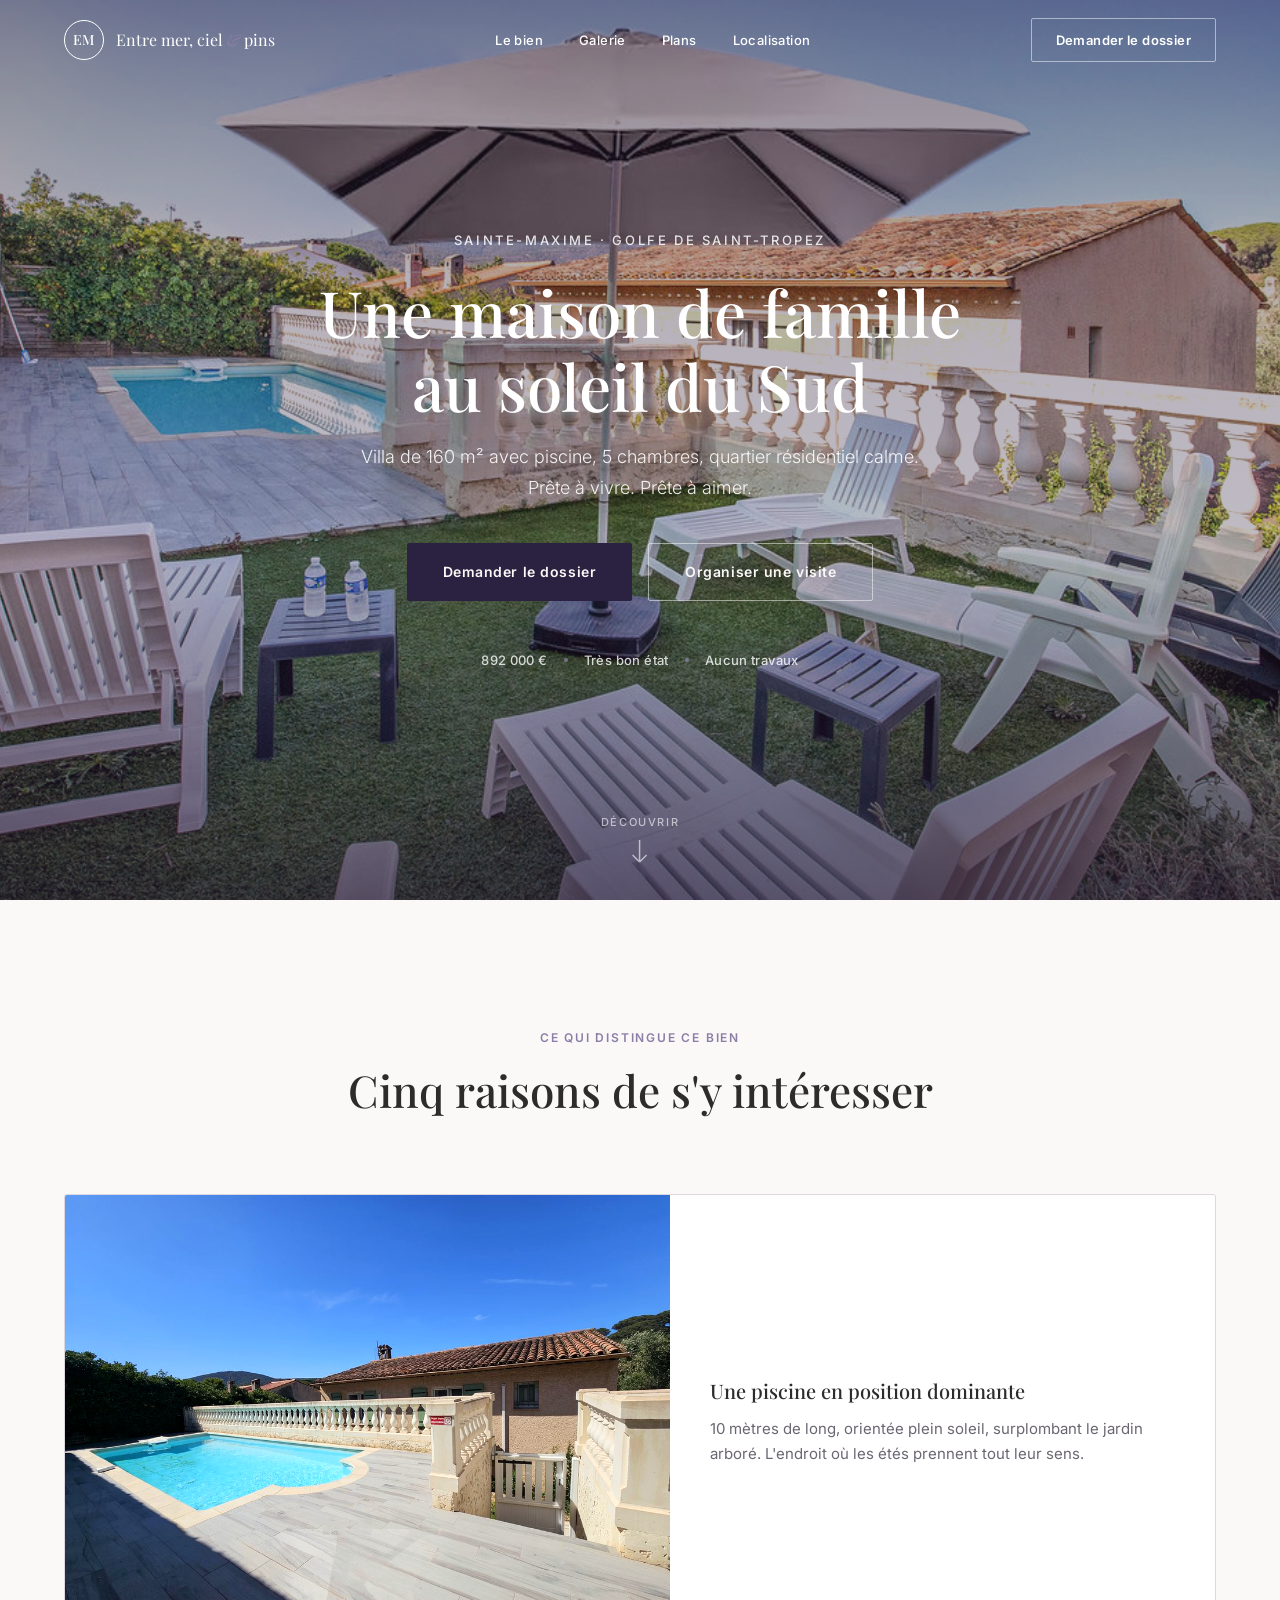
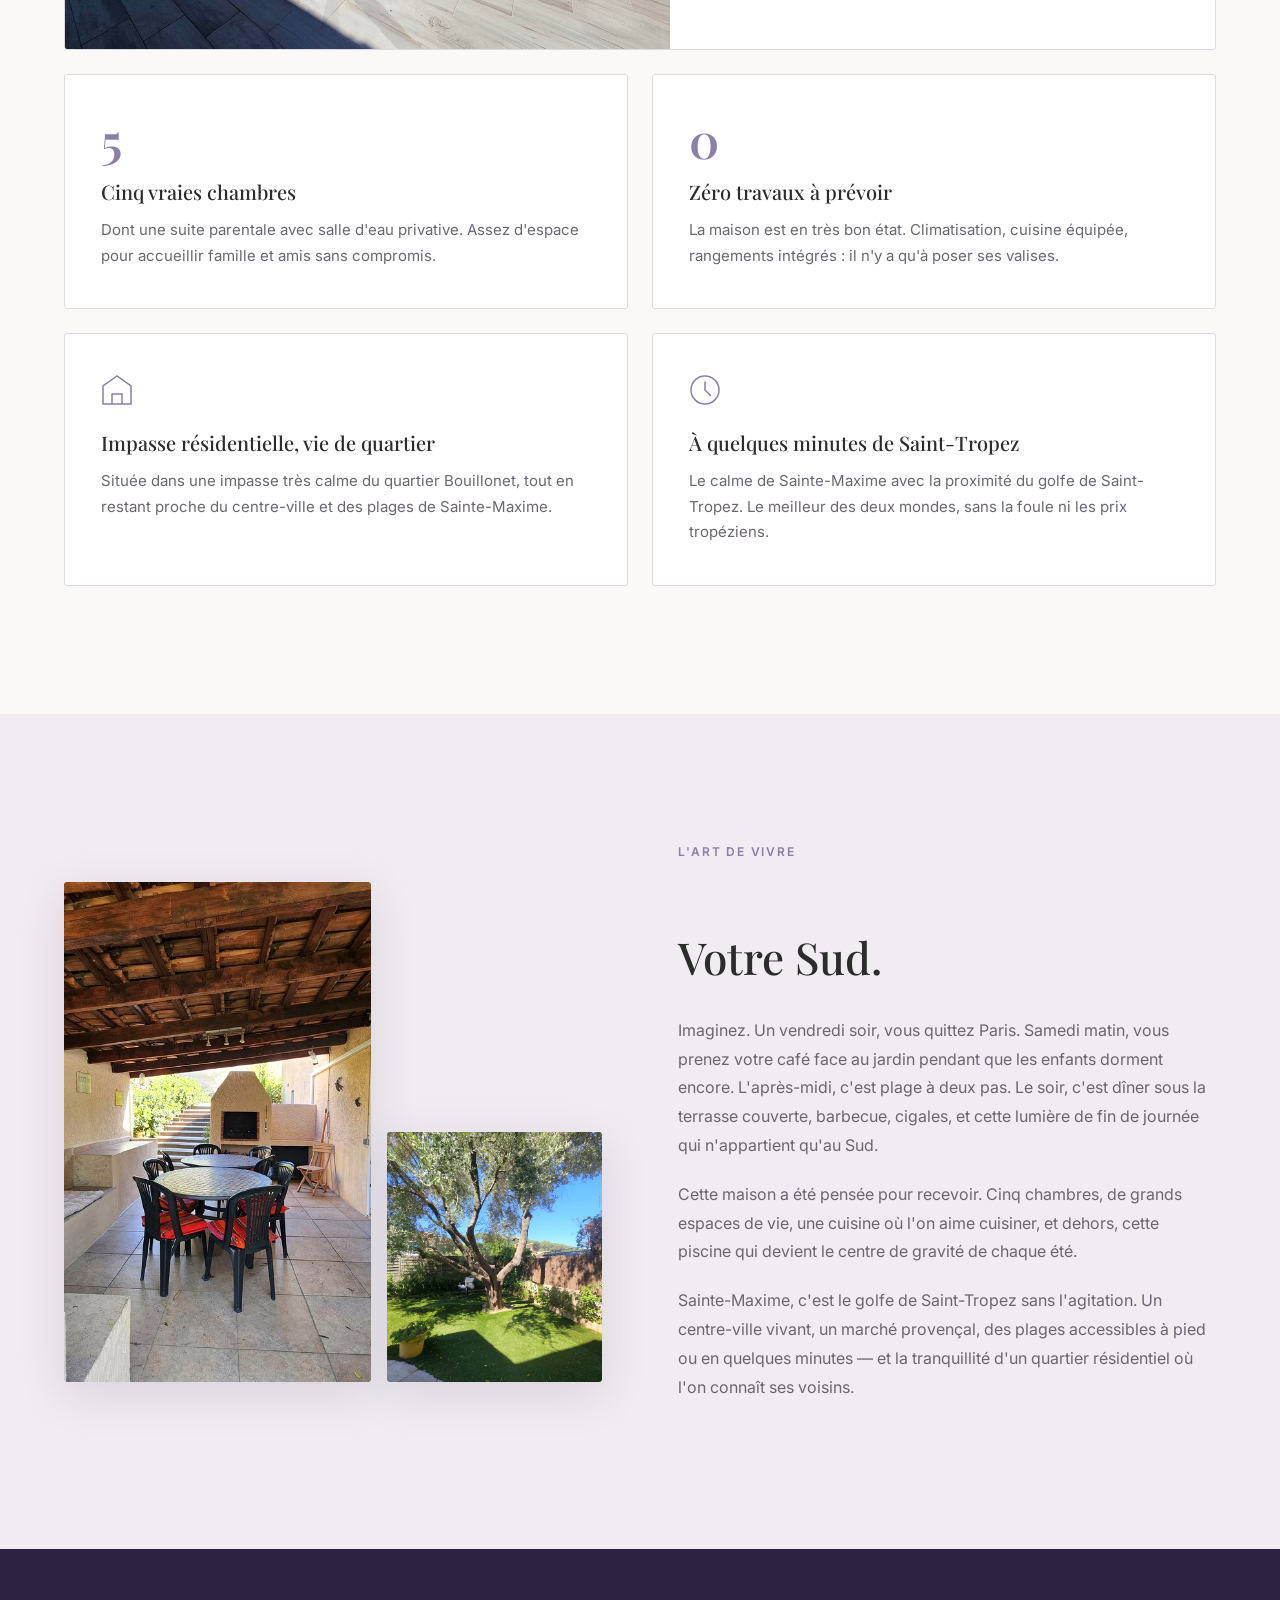
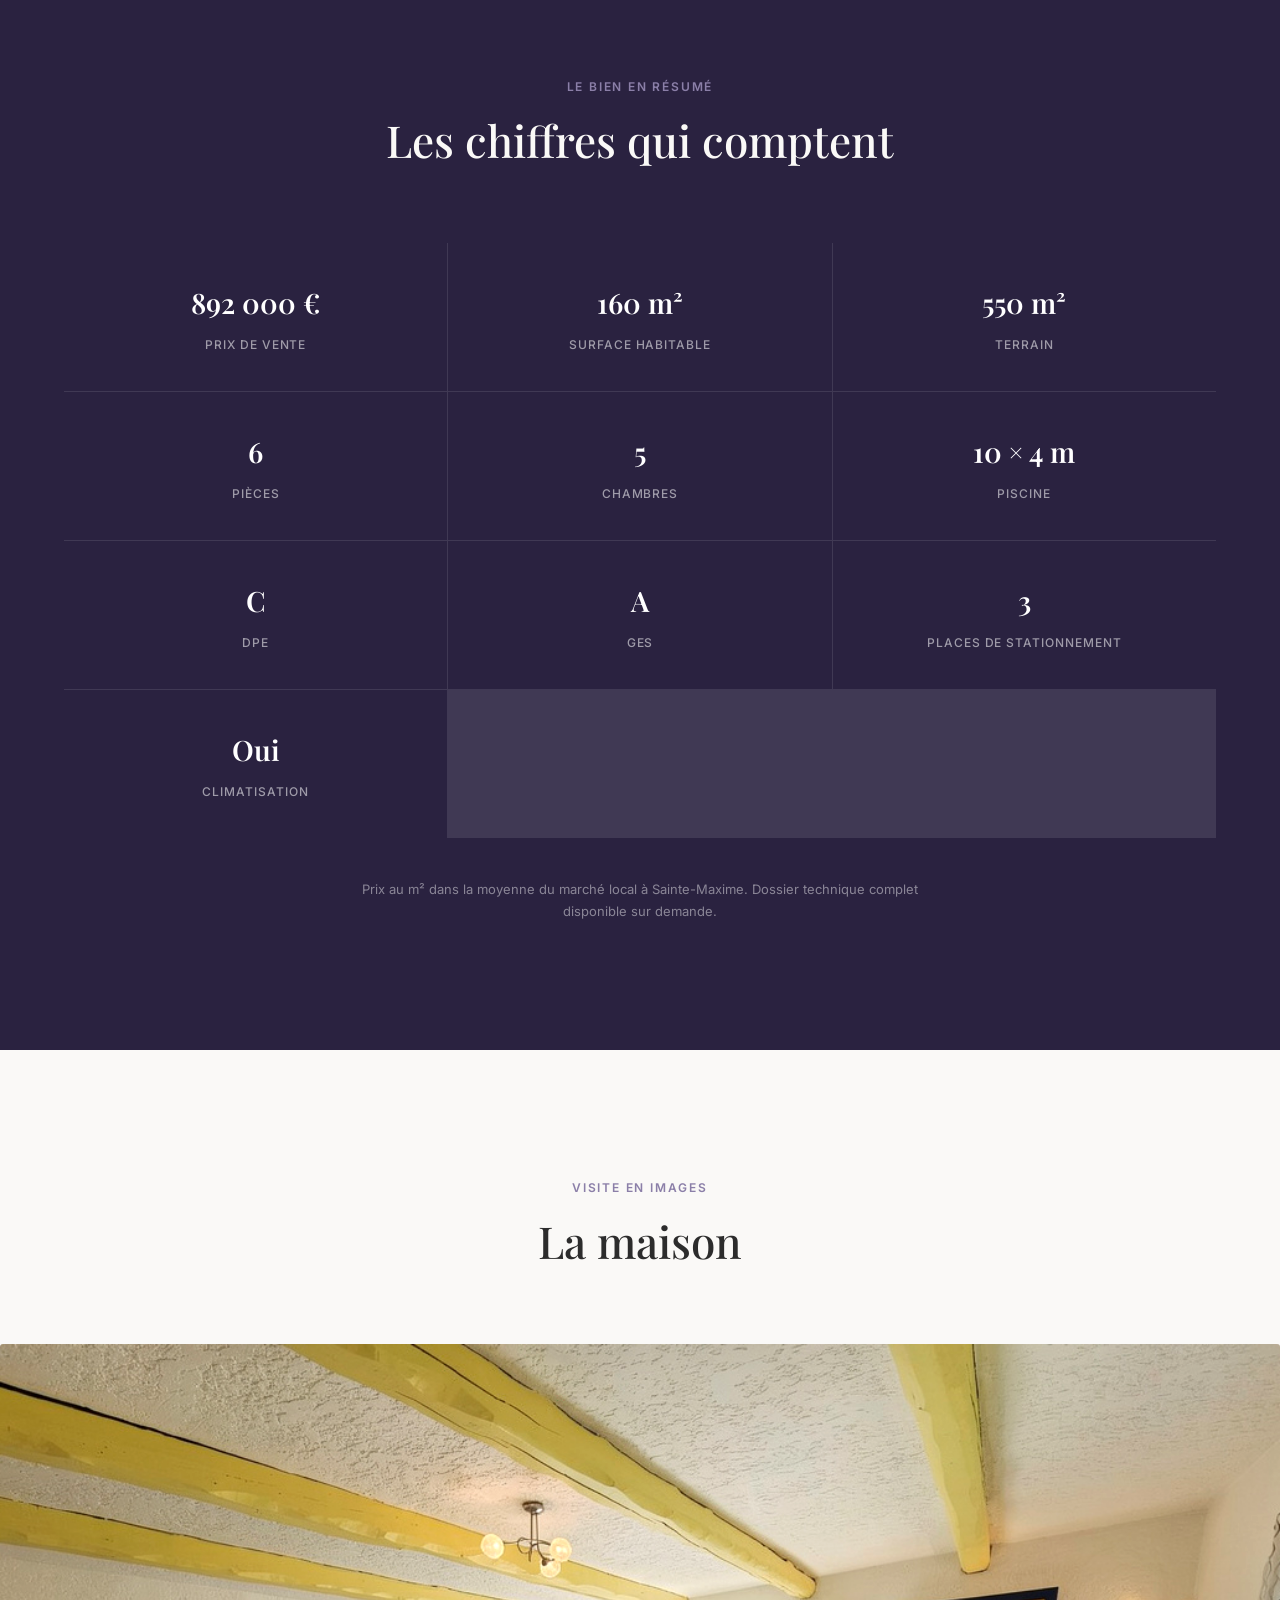
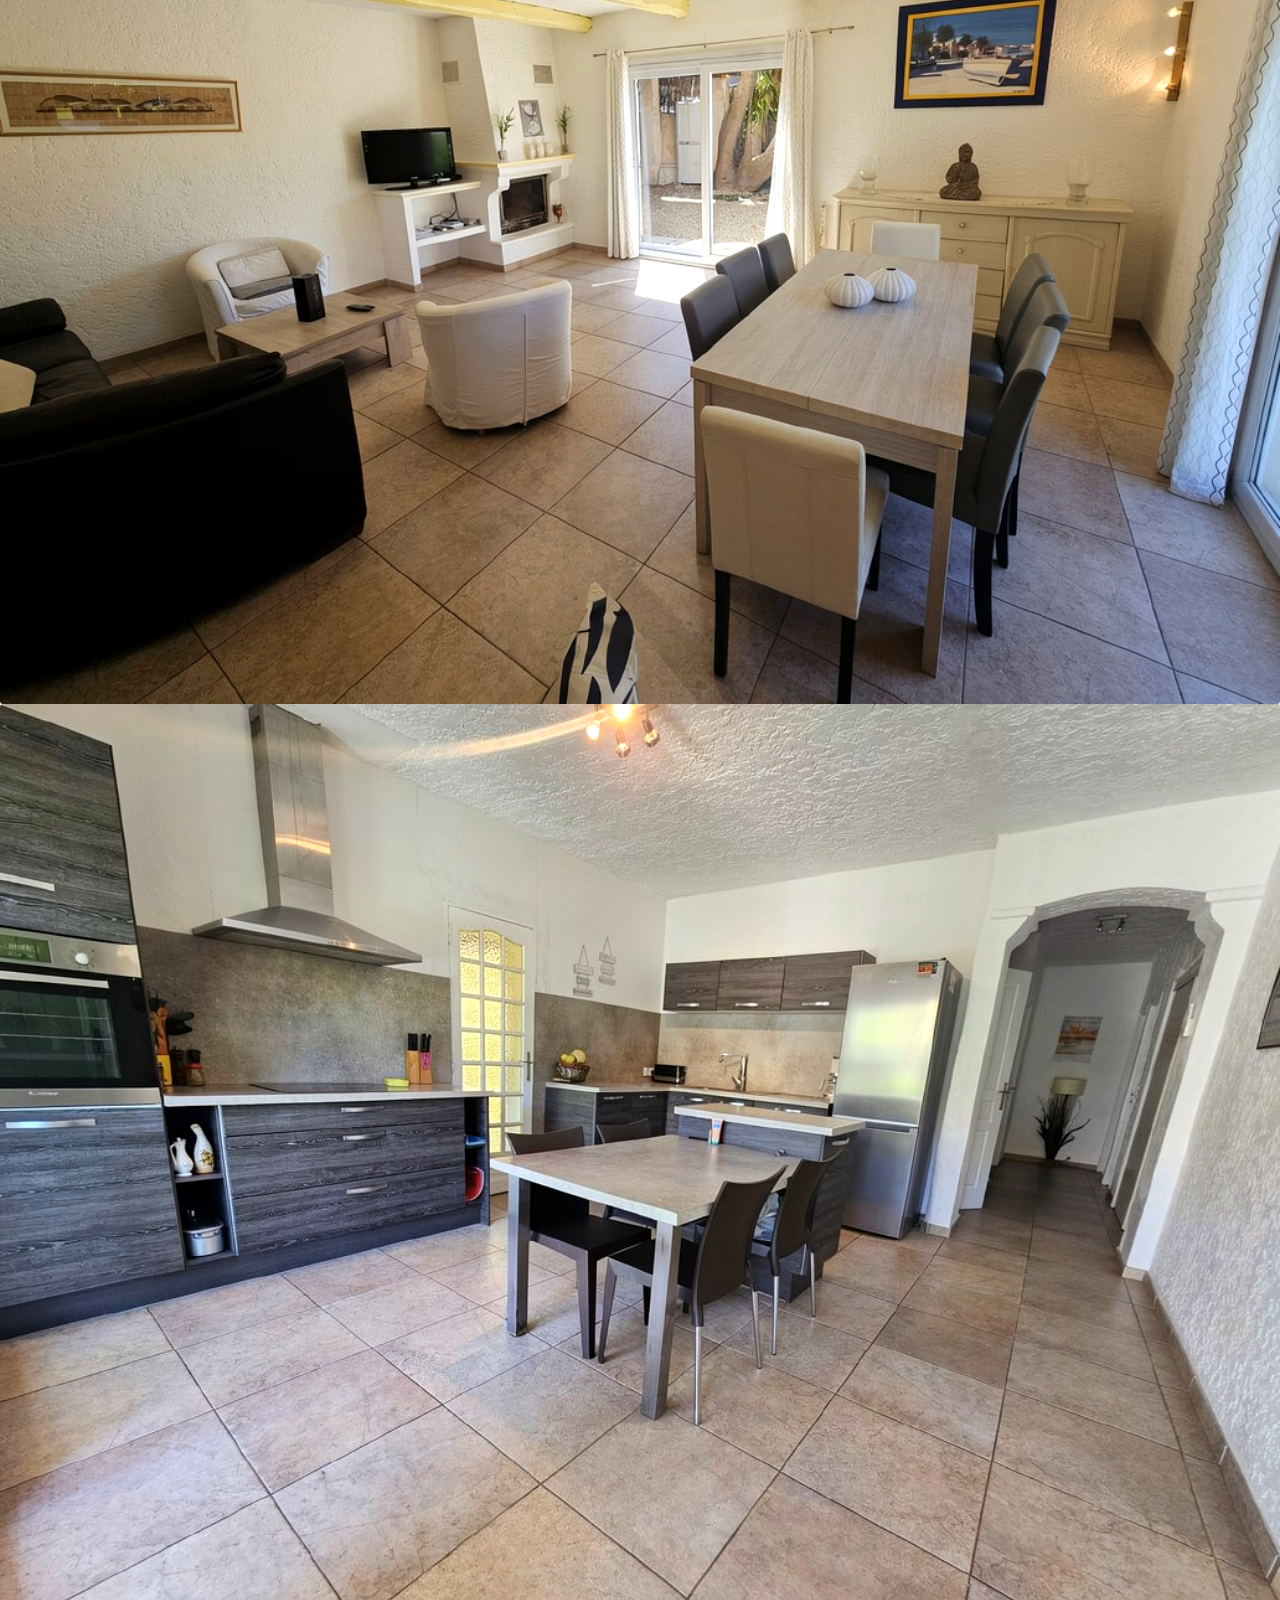
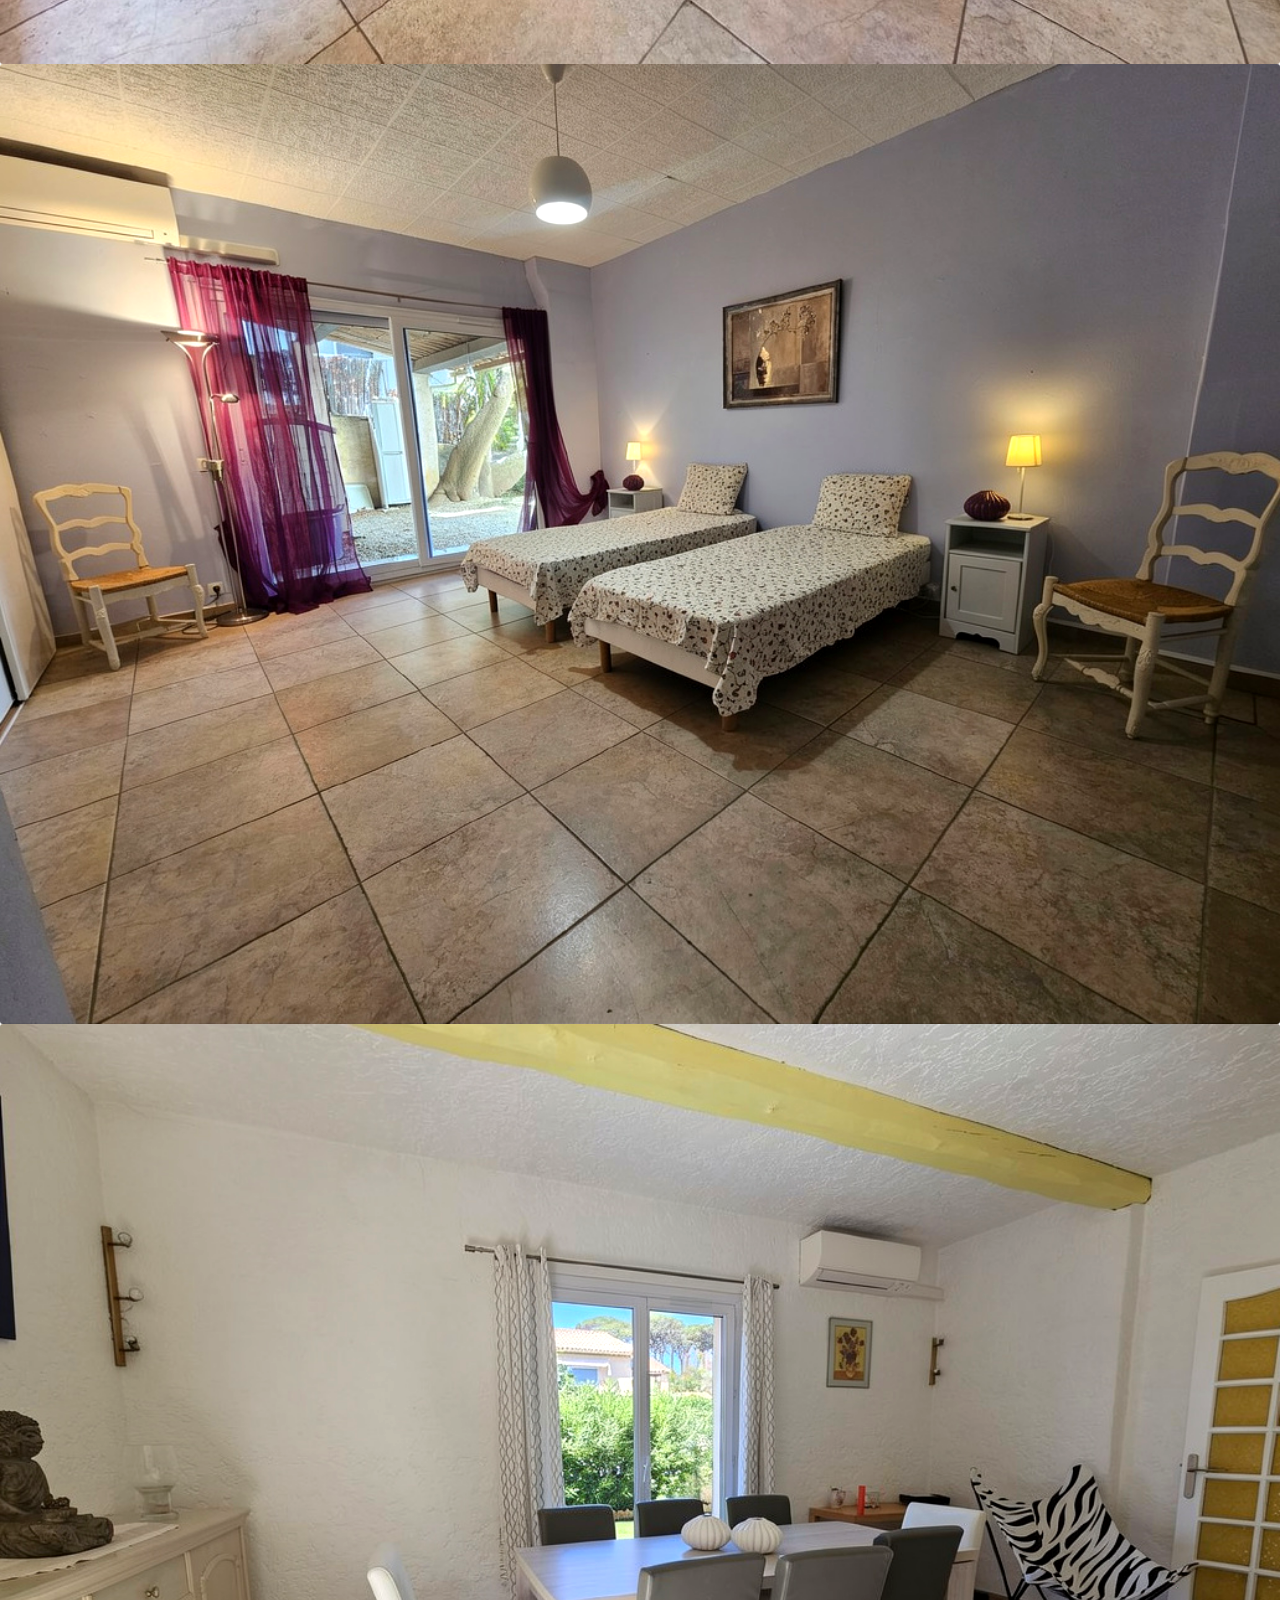
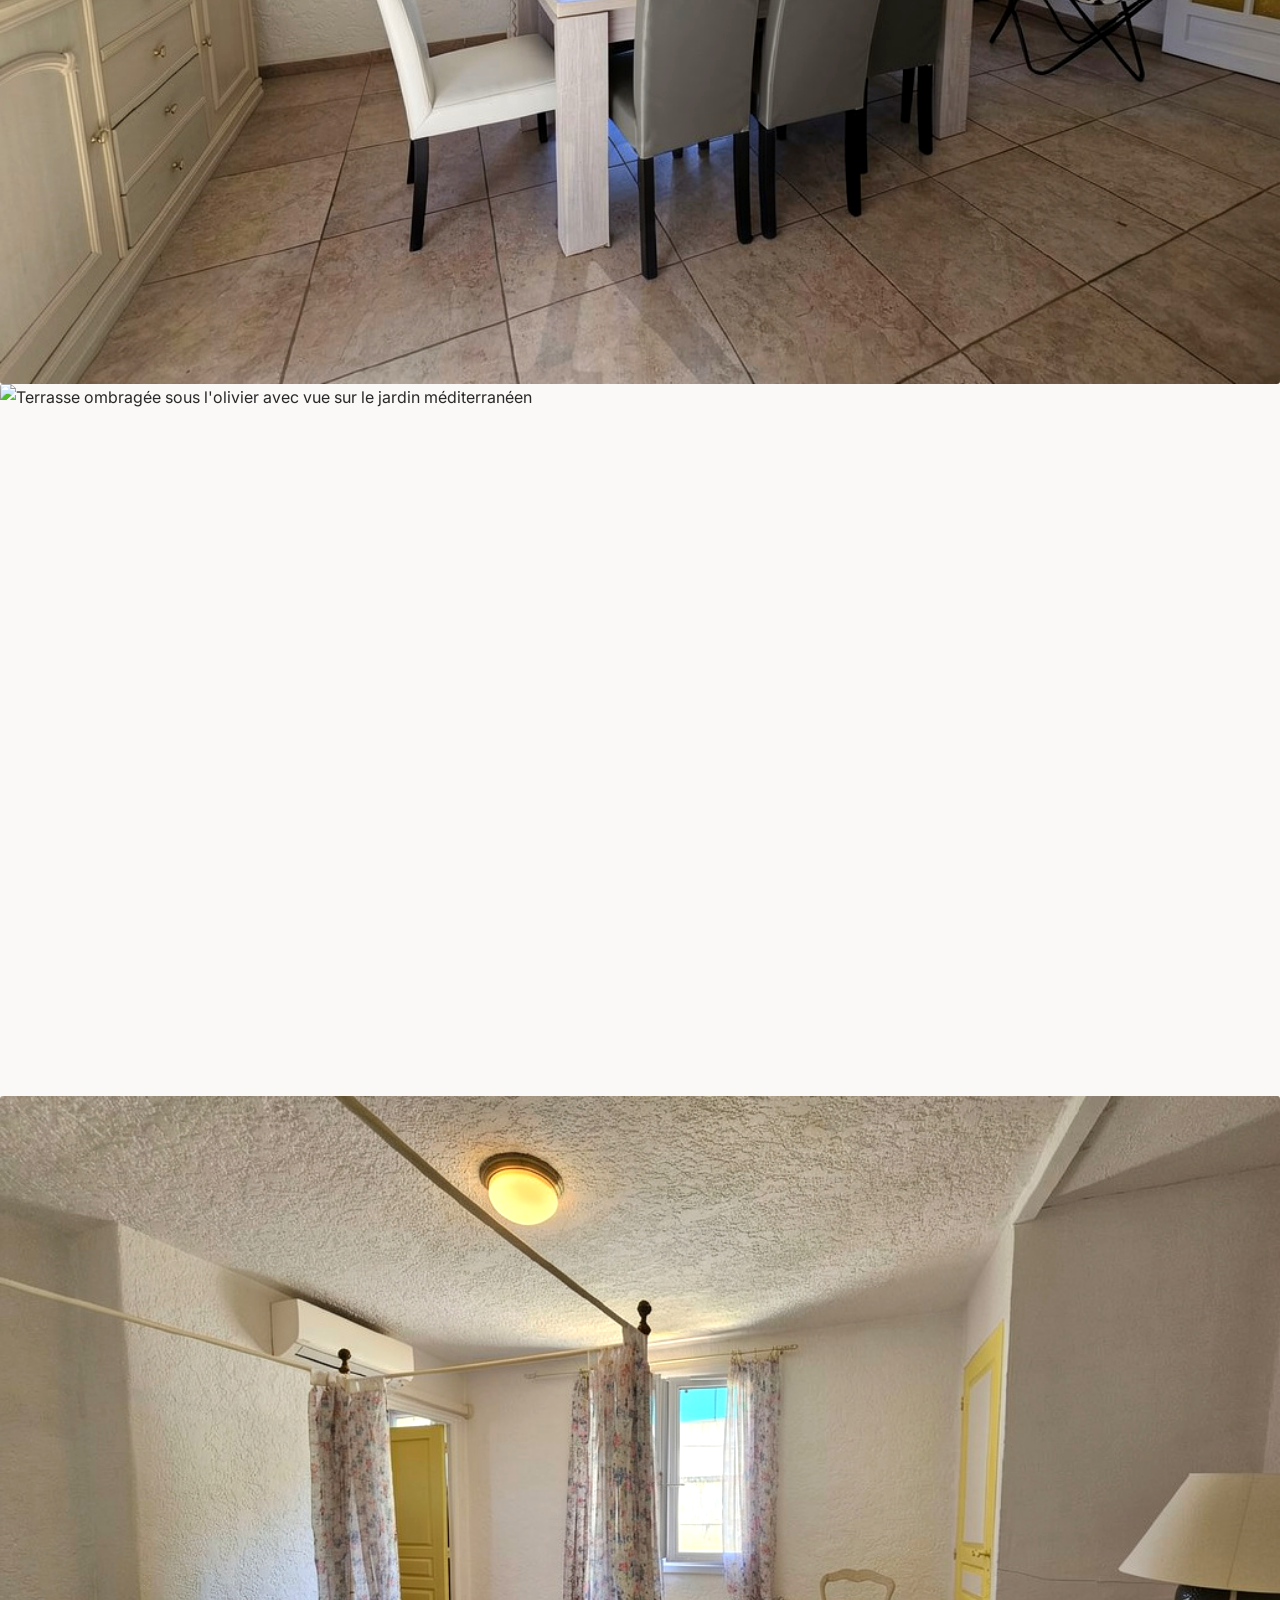
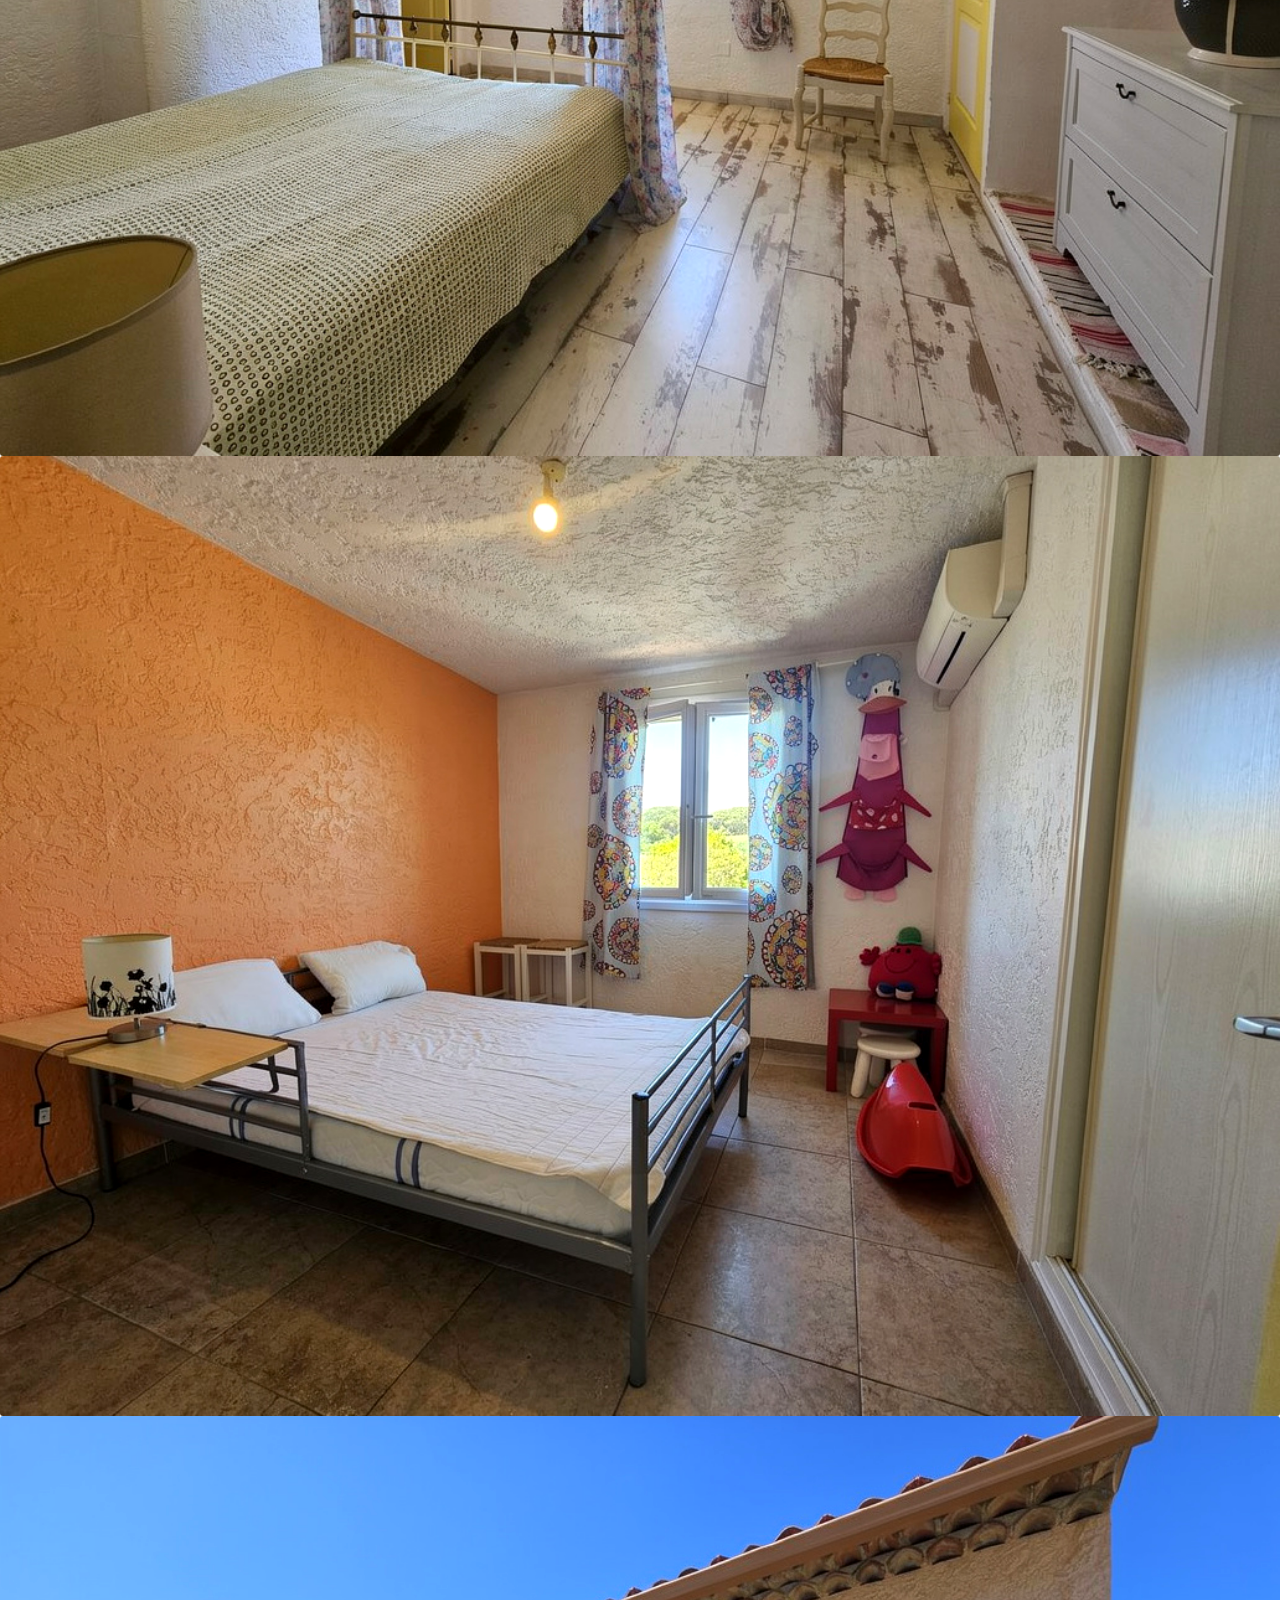
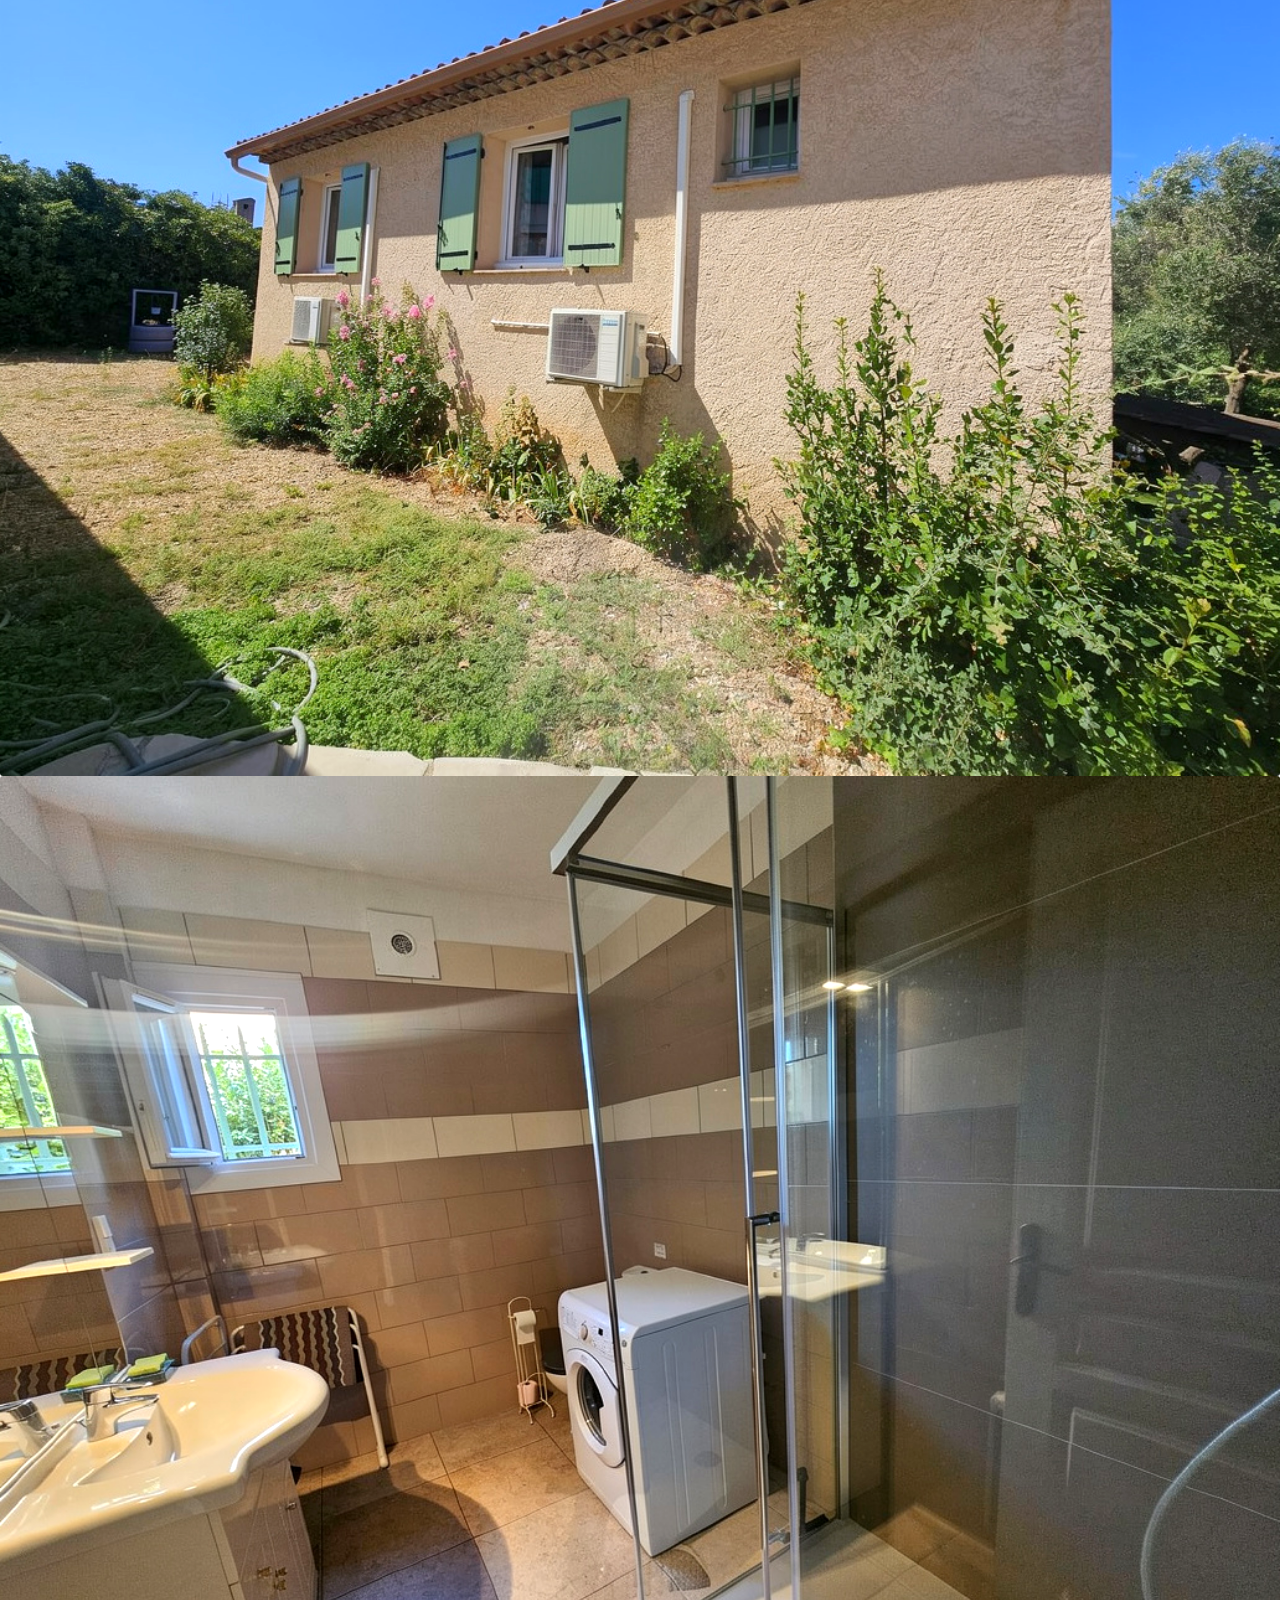
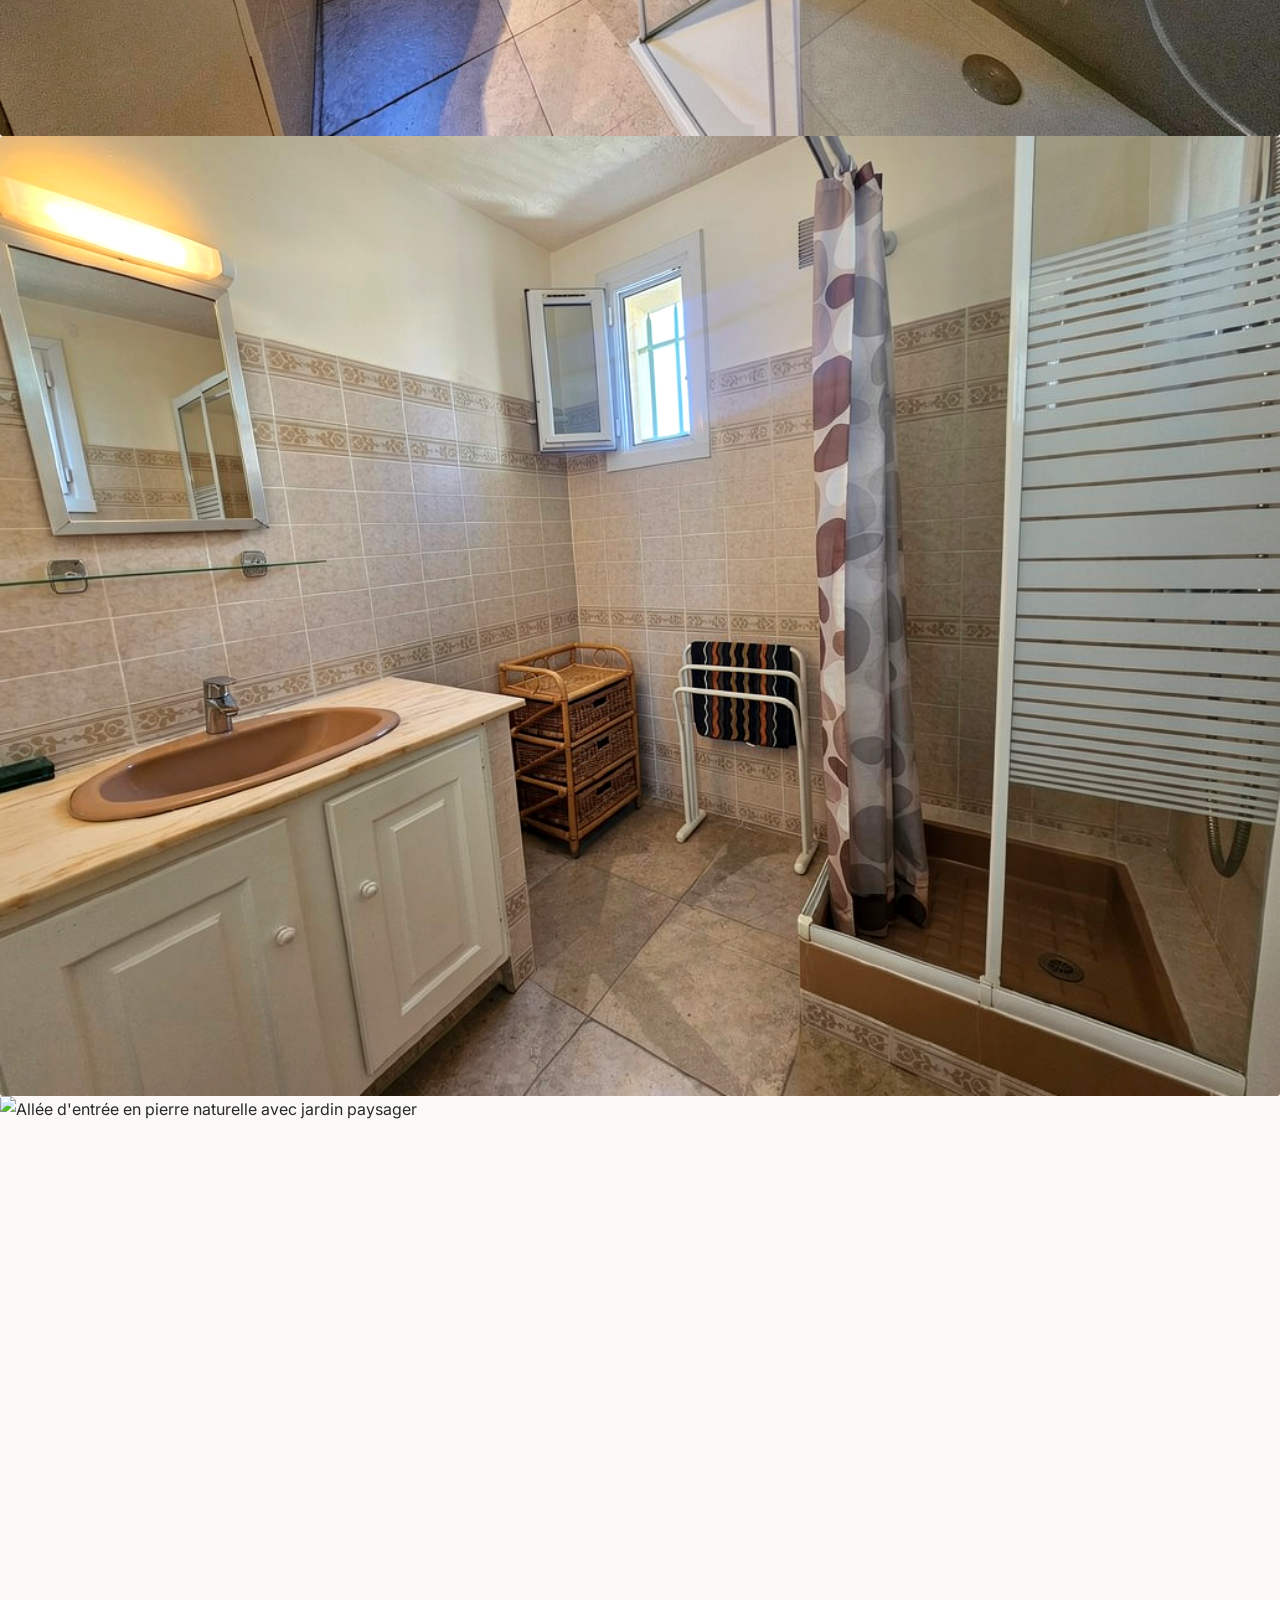
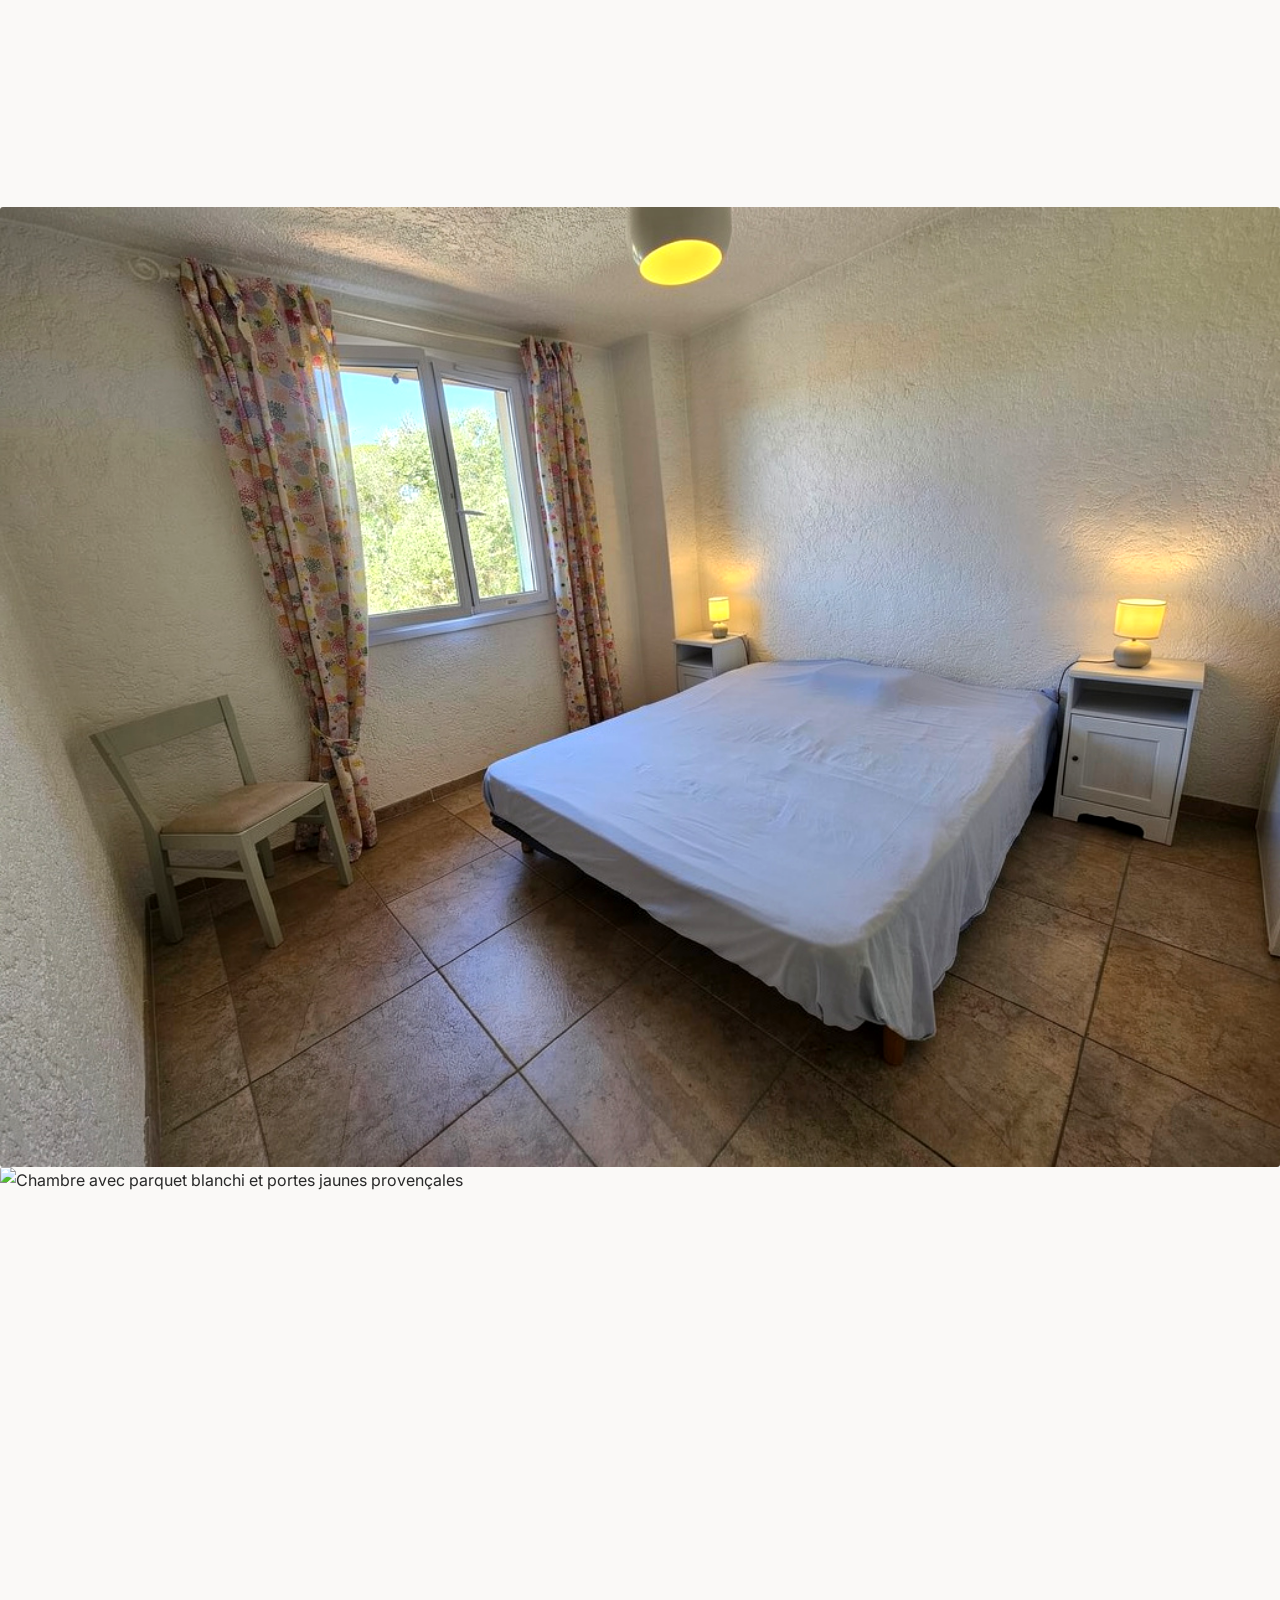
==== index.html @ 1d885f6d "Update index.html" ====
<!DOCTYPE html>
<html lang="fr">
<head>
    <meta charset="UTF-8">
    <meta name="viewport" content="width=device-width, initial-scale=1.0">
    <title>Villa familiale à Sainte-Maxime — Entre mer, ciel et pins</title>
    <meta name="description" content="Villa familiale de 160 m² avec piscine à Sainte-Maxime. 5 chambres, terrain de 550 m², quartier calme proche centre-ville et plages. À découvrir sur dossier.">

    <!-- Open Graph -->
    <meta property="og:title" content="Villa familiale à Sainte-Maxime — Entre mer, ciel et pins">
    <meta property="og:description" content="Villa de 160 m² avec piscine, 5 chambres, quartier résidentiel calme à Sainte-Maxime. Proximité centre-ville, plages et Saint-Tropez.">
    <meta property="og:image" content="assets/photos/hero.jpg">
    <meta property="og:type" content="website">
    <meta property="og:locale" content="fr_FR">

    <!-- Fonts -->
    <link rel="preconnect" href="https://fonts.googleapis.com">
    <link rel="preconnect" href="https://fonts.gstatic.com" crossorigin>
    <link href="https://fonts.googleapis.com/css2?family=Playfair+Display:ital,wght@0,400;0,500;0,600;0,700;1,400;1,500&family=Inter:wght@300;400;500;600&display=swap" rel="stylesheet">

    <link rel="stylesheet" href="styles.css">
</head>
<body>

    <!-- ============================================
         HEADER
    ============================================= -->
    <header class="site-header" id="header">
        <div class="header-inner">
            <a href="#" class="header-logo" aria-label="Retour en haut de page">
                <span class="logo-monogram">EM</span>
                <span class="logo-text">Entre mer, ciel <em>&</em> pins</span>
            </a>
            <nav class="header-nav" aria-label="Navigation principale">
                <a href="#bien">Le bien</a>
                <a href="#galerie">Galerie</a>
                <a href="#plans">Plans</a>
                <a href="#localisation">Localisation</a>
            </nav>
            <a href="#contact" class="header-cta">Demander le dossier</a>
            <button class="menu-toggle" aria-label="Ouvrir le menu" aria-expanded="false">
                <span></span>
                <span></span>
            </button>
        </div>
    </header>

    <!-- Mobile menu overlay -->
    <div class="mobile-menu" id="mobileMenu" aria-hidden="true">
        <nav class="mobile-menu-nav">
            <a href="#bien">Le bien</a>
            <a href="#galerie">Galerie</a>
            <a href="#plans">Plans</a>
            <a href="#localisation">Localisation</a>
            <a href="#contact" class="mobile-menu-cta">Demander le dossier</a>
        </nav>
    </div>


    <!-- ============================================
         HERO
    ============================================= -->
    <section class="hero" id="hero">
        <div class="hero-image">
            <img src="assets/photos/hero.jpg" alt="Espace détente avec transats face à la piscine et vue sur la villa provençale" width="1920" height="1080">
        </div>
        <div class="hero-overlay"></div>
        <div class="hero-content">
            <p class="hero-location">Sainte-Maxime &middot; Golfe de Saint-Tropez</p>
            <h1 class="hero-title">Une maison de famille<br>au soleil du Sud</h1>
            <p class="hero-subtitle">Villa de 160&nbsp;m² avec piscine, 5&nbsp;chambres, quartier résidentiel calme.<br> Prête à vivre. Prête à aimer.</p>
            <div class="hero-actions">
                <a href="#contact" class="btn btn-primary">Demander le dossier</a>
                <a href="#contact" class="btn btn-secondary">Organiser une visite</a>
            </div>
            <div class="hero-reassurance">
                <span>892&nbsp;000&nbsp;€</span>
                <span class="hero-dot"></span>
                <span>Très bon état</span>
                <span class="hero-dot"></span>
                <span>Aucun travaux</span>
            </div>
        </div>
        <div class="hero-scroll" aria-hidden="true">
            <span>Découvrir</span>
            <svg width="16" height="24" viewBox="0 0 16 24" fill="none"><path d="M8 0v22m0 0l-7-7m7 7l7-7" stroke="currentColor" stroke-width="1.5"/></svg>
        </div>
    </section>


    <!-- ============================================
         SECTION — POURQUOI CETTE MAISON
    ============================================= -->
    <section class="section section-distinction" id="bien">
        <div class="container">
            <div class="section-header">
                <p class="section-overline">Ce qui distingue ce bien</p>
                <h2 class="section-title">Cinq raisons de s'y intéresser</h2>
            </div>

            <div class="distinction-grid">
                <article class="distinction-item distinction-item--large">
                    <div class="distinction-img">
                        <img src="assets/photos/pool.jpg" alt="Piscine en position dominante avec balustrade et vue sur les collines" width="800" height="600" loading="lazy">
                    </div>
                    <div class="distinction-text">
                        <h3>Une piscine en position dominante</h3>
                        <p>10&nbsp;mètres de long, orientée plein soleil, surplombant le jardin arboré. L'endroit où les étés prennent tout leur sens.</p>
                    </div>
                </article>

                <article class="distinction-item">
                    <div class="distinction-number" aria-hidden="true">5</div>
                    <h3>Cinq vraies chambres</h3>
                    <p>Dont une suite parentale avec salle d'eau privative. Assez d'espace pour accueillir famille et amis sans compromis.</p>
                </article>

                <article class="distinction-item">
                    <div class="distinction-number" aria-hidden="true">0</div>
                    <h3>Zéro travaux à prévoir</h3>
                    <p>La maison est en très bon état. Climatisation, cuisine équipée, rangements intégrés : il n'y a qu'à poser ses valises.</p>
                </article>

                <article class="distinction-item">
                    <svg class="distinction-icon" width="32" height="32" viewBox="0 0 32 32" fill="none"><path d="M16 2L2 12v18h28V12L16 2z" stroke="currentColor" stroke-width="1.5"/><path d="M11 30V20h10v10" stroke="currentColor" stroke-width="1.5"/></svg>
                    <h3>Impasse résidentielle, vie de quartier</h3>
                    <p>Située dans une impasse très calme du quartier Bouillonet, tout en restant proche du centre-ville et des plages de Sainte-Maxime.</p>
                </article>

                <article class="distinction-item">
                    <svg class="distinction-icon" width="32" height="32" viewBox="0 0 32 32" fill="none"><circle cx="16" cy="16" r="14" stroke="currentColor" stroke-width="1.5"/><path d="M16 8v8l5.5 5.5" stroke="currentColor" stroke-width="1.5" stroke-linecap="round"/></svg>
                    <h3>À quelques minutes de Saint-Tropez</h3>
                    <p>Le calme de Sainte-Maxime avec la proximité du golfe de Saint-Tropez. Le meilleur des deux mondes, sans la foule ni les prix tropéziens.</p>
                </article>
            </div>
        </div>
    </section>


    <!-- ============================================
         SECTION — ART DE VIVRE
    ============================================= -->
    <section class="section section-lifestyle">
        <div class="container">
            <div class="lifestyle-grid">
                <div class="lifestyle-images">
                    <div class="lifestyle-img lifestyle-img--main">
                        <img src="assets/photos/terrace.jpg" alt="Terrasse couverte avec barbecue en pierre et coin repas ombragé" width="700" height="900" loading="lazy">
                    </div>
                    <div class="lifestyle-img lifestyle-img--secondary">
                        <img src="assets/photos/garden.jpg" alt="Jardin méditerranéen avec olivier centenaire et pelouse" width="500" height="400" loading="lazy">
                    </div>
                </div>
                <div class="lifestyle-content">
                    <p class="section-overline">L'art de vivre</p>
                    <h2 class="section-title"><br>Votre Sud.</h2>
                    <div class="lifestyle-text">
                        <p>Imaginez. Un vendredi soir, vous quittez Paris. Samedi matin, vous prenez votre café face au jardin pendant que les enfants dorment encore. L'après-midi, c'est plage à deux pas. Le soir, c'est dîner sous la terrasse couverte, barbecue, cigales, et cette lumière de fin de journée qui n'appartient qu'au Sud.</p>
                        <p>Cette maison a été pensée pour recevoir. Cinq chambres, de grands espaces de vie, une cuisine où l'on aime cuisiner, et dehors, cette piscine qui devient le centre de gravité de chaque été.</p>
                        <p>Sainte-Maxime, c'est le golfe de Saint-Tropez sans l'agitation. Un centre-ville vivant, un marché provençal, des plages accessibles à pied ou en quelques minutes — et la tranquillité d'un quartier résidentiel où l'on connaît ses voisins.</p>
                        <p></p>
                    </div>
                </div>
            </div>
        </div>
    </section>


    <!-- ============================================
         SECTION — CHIFFRES CLÉS
    ============================================= -->
    <section class="section section-keyfacts" id="keyfacts">
        <div class="container">
            <div class="section-header">
                <p class="section-overline">Le bien en résumé</p>
                <h2 class="section-title">Les chiffres qui comptent</h2>
            </div>

            <div class="keyfacts-grid">
                <div class="keyfact">
                    <span class="keyfact-value">892 000 €</span>
                    <span class="keyfact-label">Prix de vente</span>
                </div>
                <div class="keyfact">
                    <span class="keyfact-value">160 m²</span>
                    <span class="keyfact-label">Surface habitable</span>
                </div>
                <div class="keyfact">
                    <span class="keyfact-value">550 m²</span>
                    <span class="keyfact-label">Terrain</span>
                </div>
                <div class="keyfact">
                    <span class="keyfact-value">6</span>
                    <span class="keyfact-label">Pièces</span>
                </div>
                <div class="keyfact">
                    <span class="keyfact-value">5</span>
                    <span class="keyfact-label">Chambres</span>
                </div>
                <div class="keyfact">
                    <span class="keyfact-value">10 × 4 m</span>
                    <span class="keyfact-label">Piscine</span>
                </div>
                <div class="keyfact">
                    <span class="keyfact-value">C</span>
                    <span class="keyfact-label">DPE</span>
                </div>
                <div class="keyfact">
                    <span class="keyfact-value">A</span>
                    <span class="keyfact-label">GES</span>
                </div>
                <div class="keyfact">
                    <span class="keyfact-value">3</span>
                    <span class="keyfact-label">Places de stationnement</span>
                </div>
                <div class="keyfact">
                    <span class="keyfact-value">Oui</span>
                    <span class="keyfact-label">Climatisation</span>
                </div>
            </div>

            <p class="keyfacts-note">Prix au m² dans la moyenne du marché local à Sainte-Maxime. Dossier technique complet disponible sur demande.</p>
        </div>
    </section>


    <!-- ============================================
         SECTION — GALERIE
    ============================================= -->
    <section class="section section-gallery" id="galerie">
        <div class="container">
            <div class="section-header">
                <p class="section-overline">Visite en images</p>
                <h2 class="section-title">La maison</h2>
            </div>
        </div>

        <div class="gallery-grid">
            <figure class="gallery-item gallery-item--hero">
                <img src="assets/photos/living-room.jpg" alt="Séjour avec poutres apparentes, cheminée et baies vitrées ouvrant sur la terrasse" width="1200" height="800" loading="lazy">
            </figure>
            <figure class="gallery-item">
                <img src="assets/photos/kitchen.jpg" alt="Cuisine moderne équipée avec plan de travail central" width="600" height="400" loading="lazy">
            </figure>
            <figure class="gallery-item">
                <img src="assets/photos/master-bedroom.jpg" alt="Chambre parentale aux murs lavande avec lits et mobilier provençal" width="600" height="400" loading="lazy">
            </figure>
            <figure class="gallery-item">
                <img src="assets/photos/gallery-01.jpg" alt="Salle à manger lumineuse avec poutres peintes et vue jardin" width="600" height="400" loading="lazy">
            </figure>
            <figure class="gallery-item gallery-item--wide">
                <img src="assets/photos/gallery-02.jpg" alt="Terrasse ombragée sous l'olivier avec vue sur le jardin méditerranéen" width="900" height="500" loading="lazy">
            </figure>
            <figure class="gallery-item">
                <img src="assets/photos/gallery-03.jpg" alt="Chambre avec parquet blanchi, rideaux fleuris et mobilier de charme" width="600" height="400" loading="lazy">
            </figure>
            <figure class="gallery-item">
                <img src="assets/photos/gallery-04.jpg" alt="Chambre d'enfant colorée avec climatisation" width="600" height="400" loading="lazy">
            </figure>
            <figure class="gallery-item gallery-item--tall">
                <img src="assets/photos/gallery-05.jpg" alt="Façade de la villa avec volets lavande et végétation méditerranéenne" width="600" height="900" loading="lazy">
            </figure>
            <figure class="gallery-item">
                <img src="assets/photos/gallery-06.jpg" alt="Salle de bain avec douche à l'italienne" width="600" height="400" loading="lazy">
            </figure>
            <figure class="gallery-item">
                <img src="assets/photos/gallery-07.jpg" alt="Salle d'eau avec meuble vasque et douche" width="600" height="400" loading="lazy">
            </figure>
            <figure class="gallery-item gallery-item--wide">
                <img src="assets/photos/gallery-08.jpg" alt="Allée d'entrée en pierre naturelle avec jardin paysager" width="900" height="500" loading="lazy">
            </figure>
            <figure class="gallery-item">
                <img src="assets/photos/gallery-09.jpg" alt="Chambre lumineuse avec vue sur la verdure" width="600" height="400" loading="lazy">
            </figure>
            <figure class="gallery-item">
                <img src="assets/photos/gallery-10.jpg" alt="Chambre avec parquet blanchi et portes jaunes provençales" width="600" height="400" loading="lazy">
            </figure>
            <figure class="gallery-item">
                <img src="assets/photos/gallery-11.jpg" alt="Terrasse couverte avec barbecue en pierre et coin repas" width="600" height="400" loading="lazy">
            </figure>
            <figure class="gallery-item">
                <img src="assets/photos/gallery-12.jpg" alt="Cuisine vue depuis un autre angle" width="600" height="400" loading="lazy">
            </figure>
        </div>

        <div class="container">
            <div class="gallery-cta">
                <a href="#contact" class="btn btn-primary">Demander le dossier complet</a>
            </div>
        </div>
    </section>


    <!-- ============================================
         SECTION — VIDÉO
    ============================================= -->
    <section class="section section-video" id="video">
        <div class="container">
            <div class="section-header">
                <p class="section-overline">Visite immersive</p>
                <h2 class="section-title">Parcourez la maison comme si vous y étiez</h2>
            </div>

            <div class="video-wrapper" id="videoWrapper">
                <img src="assets/video/thumbnail.jpg" alt="Aperçu de la visite vidéo de la villa" class="video-thumbnail" width="1280" height="720" loading="lazy">
                <button class="video-play-btn" aria-label="Lancer la visite vidéo">
                    <svg width="72" height="72" viewBox="0 0 72 72" fill="none">
                        <circle cx="36" cy="36" r="35" stroke="currentColor" stroke-width="2"/>
                        <polygon points="28,22 52,36 28,50" fill="currentColor"/>
                    </svg>
                </button>
            </div>
        </div>
    </section>


    <!-- ============================================
         SECTION — PLANS
    ============================================= -->
    <section class="section section-plans" id="plans">
        <div class="container">
            <div class="section-header">
                <p class="section-overline">Organisation de l'espace</p>
                <h2 class="section-title">Les plans de la maison</h2>
                <p class="section-description">Cliquez sur un plan pour l'agrandir.</p>
            </div>

            <div class="plans-grid">
                <figure class="plan-item" tabindex="0" role="button" aria-label="Agrandir le plan du rez-de-chaussée">
                    <img src="assets/plans/plan-rdc.jpg" alt="Plan du rez-de-chaussée : entrée, séjour avec insert, cuisine équipée, chambre, salle d'eau, toilette, deux celliers" width="800" height="600" loading="lazy">
                    <figcaption>
                        <strong>Rez-de-chaussée</strong>
                        <span>Hall d'entrée &middot; Séjour avec insert &middot; Cuisine équipée &middot; Chambre &middot; Salle d'eau &middot; Celliers</span>
                    </figcaption>
                </figure>

                <figure class="plan-item" tabindex="0" role="button" aria-label="Agrandir le plan de l'étage">
                    <img src="assets/plans/plan-etage.jpg" alt="Plan de l'étage : suite parentale avec salle d'eau privative, deux chambres, salle de bains, toilette indépendant" width="800" height="600" loading="lazy">
                    <figcaption>
                        <strong>Étage</strong>
                        <span>Suite parentale avec salle d'eau &middot; 2&nbsp;chambres &middot; Salle de bains &middot; Toilette</span>
                    </figcaption>
                </figure>
            </div>
        </div>
    </section>


    <!-- ============================================
         SECTION — LOCALISATION
    ============================================= -->
    <section class="section section-location" id="localisation">
        <div class="container">
            <div class="location-grid">
                <div class="location-content">
                    <p class="section-overline">Emplacement</p>
                    <h2 class="section-title">Sainte-Maxime,<br>le bon côté du golfe</h2>
                    <div class="location-text">
                        <p>Sainte-Maxime regarde Saint-Tropez depuis l'autre rive du golfe. Même lumière, même douceur de vivre — sans l'affluence estivale ni les tarifs tropéziens.</p>
                        <p>La villa est implantée dans le quartier résidentiel de Bouillonet, dans une impasse calme, à proximité du centre-ville et des plages.</p>
                        <p>Un marché provençal animé, des restaurants de qualité, un port de plaisance, des criques accessibles : Sainte-Maxime offre un cadre de vie complet, toute l'année.</p>
                    </div>
                    <ul class="location-highlights">
                        <li>
                            <strong>Centre-ville</strong>
                            <span>À proximité immédiate</span>
                        </li>
                        <li>
                            <strong>Plages</strong>
                            <span>Accessibles en quelques minutes</span>
                        </li>
                        <li>
                            <strong>Saint-Tropez</strong>
                            <span>De l'autre côté du golfe</span>
                        </li>
                        <li>
                            <strong>Aéroports</strong>
                            <span>Nice-Côte d'Azur &middot; Toulon-Hyères</span>
                        </li>
                    </ul>
                </div>
                <div class="location-visual">
                    <div class="location-map-placeholder">
                        <p>Quartier Bouillonet<br><strong>Sainte-Maxime</strong></p>
                        <span class="location-map-note">Golfe de Saint-Tropez &middot; Var &middot; Provence-Alpes-Côte d'Azur</span>
                    </div>
                </div>
            </div>
        </div>
    </section>


    <!-- ============================================
         SECTION — USAGE & SOUPLESSE
    ============================================= -->
    <section class="section section-flexibility">
        <div class="container">
            <div class="section-header">
                <p class="section-overline">Un bien, plusieurs usages</p>
                <h2 class="section-title">Votre maison, votre rythme</h2>
            </div>

            <div class="flexibility-grid">
                <div class="flexibility-card">
                    <h3>Résidence secondaire</h3>
                    <p>Profitez de la maison chaque week-end prolongé, chaque vacance scolaire, chaque été. Un ancrage familial dans le Sud, année après année.</p>
                </div>
                <div class="flexibility-card">
                    <h3>Résidence principale</h3>
                    <p>Avec 160&nbsp;m², 5&nbsp;chambres et la proximité du centre-ville, la maison se prête aussi à une installation à l'année pour ceux qui ont fait le choix du Sud.</p>
                </div>
                <div class="flexibility-card">
                    <h3>Souplesse patrimoniale</h3>
                    <p>Si vous le souhaitez, la maison peut être proposée en location saisonnière sur une partie de l'été. Ce type de bien, dans ce secteur, peut générer de l'ordre de 20 à 30&nbsp;k€ sur les mois de juin, juillet et août, selon le mode d'exploitation choisi — de quoi contribuer à absorber une partie des charges annuelles.</p>
                    <p class="flexibility-note">Les revenus locatifs mentionnés sont indicatifs et non garantis. Ils dépendent de nombreux facteurs (période, durée, gestion, fiscalité).</p>
                </div>
            </div>
        </div>
    </section>


    <!-- ============================================
         SECTION — RÉASSURANCE
    ============================================= -->
    <section class="section section-trust">
        <div class="container">
            <div class="section-header">
                <p class="section-overline">En toute transparence</p>
                <h2 class="section-title">Un bien sérieux, une démarche claire</h2>
            </div>

            <div class="trust-grid">
                <div class="trust-item">
                    <h3>Très bon état général</h3>
                    <p>La maison est parfaitement entretenue. Aucun gros travaux à prévoir, ni de mauvaise surprise à anticiper.</p>
                </div>
                <div class="trust-item">
                    <h3>Diagnostics performants</h3>
                    <p>DPE classé C, GES classé A. Des performances énergétiques supérieures à la moyenne pour une villa de ce type dans la région.</p>
                </div>
                <div class="trust-item">
                    <h3>Prix cohérent</h3>
                    <p>Le prix au m² s'inscrit dans la moyenne constatée à Sainte-Maxime pour un bien de cette qualité et de cette localisation.</p>
                </div>
                <div class="trust-item">
                    <h3>Dossier complet disponible</h3>
                    <p>Diagnostics, plans, photos haute résolution, informations techniques : un dossier détaillé est disponible sur simple demande.</p>
                </div>
                <div class="trust-item">
                    <h3>Transaction classique</h3>
                    <p>Vente encadrée par un notaire. Processus standard, sans intermédiaire superflu, dans les règles de l'art.</p>
                </div>
                <div class="trust-item">
                    <h3>Visite sur rendez-vous</h3>
                    <p>Des créneaux de visite peuvent être organisés rapidement pour les acquéreurs intéressés, sur demande.</p>
                </div>
            </div>
        </div>
    </section>


    <!-- ============================================
         SECTION — CTA FINAL
    ============================================= -->
    <section class="section section-contact" id="contact">
        <div class="container">
            <div class="contact-inner">
                <div class="contact-content">
                    <p class="section-overline">Prochaine étape</p>
                    <h2 class="section-title">Ce bien vous intéresse&nbsp;?</h2>
                    <p class="contact-description">Recevez le dossier complet avec l'ensemble des photos, les plans détaillés et les informations techniques. Ou organisez directement une visite sur place.</p>

                    <div class="contact-process">
                        <div class="process-step">
                            <span class="process-number">1</span>
                            <p>Vous nous contactez par téléphone ou par email</p>
                        </div>
                        <div class="process-step">
                            <span class="process-number">2</span>
                            <p>Nous vous envoyons le dossier complet sous 24h</p>
                        </div>
                        <div class="process-step">
                            <span class="process-number">3</span>
                            <p>Si le bien vous plaît, nous organisons une visite</p>
                        </div>
                    </div>
                </div>

                <div class="contact-card">
                    <h3>Contactez-nous</h3>
                    <div class="contact-methods">
                        <a href="tel:TELEPHONE_CONTACT" class="contact-method">
                            <svg width="24" height="24" viewBox="0 0 24 24" fill="none"><path d="M22 16.92v3a2 2 0 01-2.18 2 19.79 19.79 0 01-8.63-3.07 19.5 19.5 0 01-6-6 19.79 19.79 0 01-3.07-8.67A2 2 0 014.11 2h3a2 2 0 012 1.72 12.84 12.84 0 00.7 2.81 2 2 0 01-.45 2.11L8.09 9.91a16 16 0 006 6l1.27-1.27a2 2 0 012.11-.45 12.84 12.84 0 002.81.7A2 2 0 0122 16.92z" stroke="currentColor" stroke-width="1.5" stroke-linecap="round" stroke-linejoin="round"/></svg>
                            <div>
                                <strong>Téléphone</strong>
                                <span>TELEPHONE_CONTACT</span>
                            </div>
                        </a>
                        <a href="mailto:EMAIL_CONTACT" class="contact-method">
                            <svg width="24" height="24" viewBox="0 0 24 24" fill="none"><rect x="2" y="4" width="20" height="16" rx="2" stroke="currentColor" stroke-width="1.5"/><path d="M22 7l-10 7L2 7" stroke="currentColor" stroke-width="1.5" stroke-linecap="round" stroke-linejoin="round"/></svg>
                            <div>
                                <strong>Email</strong>
                                <span>EMAIL_CONTACT</span>
                            </div>
                        </a>
                    </div>
                    <p class="contact-name">NOM_CONTACT</p>
                    <div class="contact-actions">
                        <a href="mailto:EMAIL_CONTACT?subject=Demande de dossier — Villa Sainte-Maxime" class="btn btn-primary btn-full">Demander le dossier</a>
                        <a href="mailto:EMAIL_CONTACT?subject=Demande de visite — Villa Sainte-Maxime" class="btn btn-outline btn-full">Organiser une visite</a>
                    </div>
                </div>
            </div>
        </div>
    </section>


    <!-- ============================================
         FOOTER
    ============================================= -->
    <footer class="site-footer">
        <div class="container">
            <div class="footer-inner">
                <div class="footer-brand">
                    <span class="logo-monogram">EM</span>
                    <span class="logo-text">Entre mer, ciel <em>&</em> pins</span>
                </div>
                <div class="footer-contact">
                    <p>NOM_CONTACT &middot; <a href="tel:TELEPHONE_CONTACT">TELEPHONE_CONTACT</a> &middot; <a href="mailto:EMAIL_CONTACT">EMAIL_CONTACT</a></p>
                </div>
                <div class="footer-legal">
                    <p>Les informations présentées sur cette page sont fournies à titre indicatif et ne constituent pas une offre contractuelle. Les surfaces mentionnées sont approximatives. Les revenus locatifs évoqués sont estimatifs et non garantis. Seul l'acte authentique signé chez le notaire fait foi. Photos non contractuelles.</p>
                </div>
            </div>
        </div>
    </footer>


    <!-- ============================================
         LIGHTBOX
    ============================================= -->
    <div class="lightbox" id="lightbox" role="dialog" aria-modal="true" aria-label="Visionneuse d'images" aria-hidden="true">
        <button class="lightbox-close" aria-label="Fermer">&times;</button>
        <button class="lightbox-prev" aria-label="Image précédente">
            <svg width="24" height="24" viewBox="0 0 24 24" fill="none"><path d="M15 18l-6-6 6-6" stroke="currentColor" stroke-width="2" stroke-linecap="round" stroke-linejoin="round"/></svg>
        </button>
        <button class="lightbox-next" aria-label="Image suivante">
            <svg width="24" height="24" viewBox="0 0 24 24" fill="none"><path d="M9 18l6-6-6-6" stroke="currentColor" stroke-width="2" stroke-linecap="round" stroke-linejoin="round"/></svg>
        </button>
        <div class="lightbox-content">
            <img src="" alt="" class="lightbox-img">
        </div>
        <div class="lightbox-counter"></div>
    </div>

    <!-- Video Modal -->
    <div class="video-modal" id="videoModal" role="dialog" aria-modal="true" aria-label="Visite vidéo" aria-hidden="true">
        <button class="video-modal-close" aria-label="Fermer la vidéo">&times;</button>
        <div class="video-modal-content">
            <video id="videoPlayer" controls playsinline>
                <source src="assets/video/visite-maison.mp4" type="video/mp4">
                Votre navigateur ne prend pas en charge la lecture vidéo.
            </video>
        </div>
    </div>

    <script src="script.js"></script>
</body>
</html>
---- styles.css ----
/* ============================================
   ENTRE CIEL & PINS — Villa Sainte-Maxime
   Direction artistique : luxe discret, méditerranéen, éditorial
   ============================================ */

/* --- CUSTOM PROPERTIES --- */
:root {
    /* Palette — Lavande provençale */
    --color-bg:        #FAF9F7;
    --color-bg-warm:   #F0ECF1;
    --color-bg-deep:   #2A2240;
    --color-text:      #2C2C2C;
    --color-text-soft: #6B6671;
    --color-text-light:#FAF9F7;
    --color-accent:    #8B7FA8;
    --color-accent-dark:#6B5D8A;
    --color-green:     #4A6741;
    --color-border:    #DDD8E0;
    --color-overlay:   rgba(42, 34, 64, 0.65);

    /* Typography */
    --font-serif:  'Playfair Display', Georgia, 'Times New Roman', serif;
    --font-sans:   'Inter', -apple-system, BlinkMacSystemFont, 'Segoe UI', sans-serif;

    /* Spacing */
    --section-py:      clamp(80px, 10vw, 140px);
    --container-px:    clamp(20px, 5vw, 80px);
    --container-max:   1280px;

    /* Transitions */
    --ease-out:   cubic-bezier(0.16, 1, 0.3, 1);
    --duration:   0.5s;
}


/* --- RESET & BASE --- */
*,
*::before,
*::after {
    margin: 0;
    padding: 0;
    box-sizing: border-box;
}

html {
    scroll-behavior: smooth;
    -webkit-font-smoothing: antialiased;
    -moz-osx-font-smoothing: grayscale;
}

body {
    font-family: var(--font-sans);
    font-weight: 400;
    font-size: 16px;
    line-height: 1.7;
    color: var(--color-text);
    background-color: var(--color-bg);
}

img {
    display: block;
    max-width: 100%;
    height: auto;
}

/* --- PHOTO ENHANCEMENT — modernise et unifie le rendu éditorial --- */
.hero-image img,
.distinction-img img,
.lifestyle-img img,
.gallery-item img,
.plan-item img {
    filter: brightness(1.04) contrast(1.06) saturate(1.12);
    image-rendering: auto;
}

a {
    color: inherit;
    text-decoration: none;
}

button {
    border: none;
    background: none;
    cursor: pointer;
    font-family: inherit;
    color: inherit;
}

ul {
    list-style: none;
}

figure {
    margin: 0;
}


/* --- UTILITY --- */
.container {
    max-width: var(--container-max);
    margin: 0 auto;
    padding-left: var(--container-px);
    padding-right: var(--container-px);
}

.section {
    padding-top: var(--section-py);
    padding-bottom: var(--section-py);
}

.section-header {
    text-align: center;
    margin-bottom: clamp(48px, 6vw, 80px);
}

.section-overline {
    font-family: var(--font-sans);
    font-size: 0.75rem;
    font-weight: 600;
    letter-spacing: 0.15em;
    text-transform: uppercase;
    color: var(--color-accent);
    margin-bottom: 16px;
}

.section-title {
    font-family: var(--font-serif);
    font-weight: 500;
    font-size: clamp(1.75rem, 4vw, 2.75rem);
    line-height: 1.2;
    color: var(--color-text);
}

.section-description {
    font-size: 1rem;
    color: var(--color-text-soft);
    margin-top: 12px;
}


/* --- BUTTONS --- */
.btn {
    display: inline-flex;
    align-items: center;
    justify-content: center;
    font-family: var(--font-sans);
    font-size: 0.875rem;
    font-weight: 600;
    letter-spacing: 0.04em;
    padding: 16px 36px;
    border-radius: 2px;
    transition: all 0.3s var(--ease-out);
    white-space: nowrap;
}

.btn-primary {
    background-color: var(--color-bg-deep);
    color: var(--color-text-light);
}

.btn-primary:hover {
    background-color: #352C50;
}

.btn-secondary {
    background-color: transparent;
    color: var(--color-text-light);
    border: 1px solid rgba(255, 255, 255, 0.5);
}

.btn-secondary:hover {
    border-color: #fff;
    background-color: rgba(255, 255, 255, 0.1);
}

.btn-outline {
    background-color: transparent;
    color: var(--color-bg-deep);
    border: 1px solid var(--color-bg-deep);
}

.btn-outline:hover {
    background-color: var(--color-bg-deep);
    color: var(--color-text-light);
}

.btn-full {
    width: 100%;
    text-align: center;
}


/* ============================================
   HEADER
   ============================================ */
.site-header {
    position: fixed;
    top: 0;
    left: 0;
    right: 0;
    z-index: 100;
    background-color: transparent;
    transition: background-color 0.4s var(--ease-out), box-shadow 0.4s var(--ease-out);
}

.site-header.scrolled {
    background-color: rgba(250, 248, 245, 0.97);
    box-shadow: 0 1px 0 var(--color-border);
}

.header-inner {
    display: flex;
    align-items: center;
    justify-content: space-between;
    max-width: var(--container-max);
    margin: 0 auto;
    padding: 18px var(--container-px);
    transition: padding 0.3s var(--ease-out);
}

.site-header.scrolled .header-inner {
    padding-top: 12px;
    padding-bottom: 12px;
}

.header-logo {
    display: flex;
    align-items: center;
    gap: 12px;
    z-index: 101;
}

.logo-monogram {
    display: flex;
    align-items: center;
    justify-content: center;
    width: 40px;
    height: 40px;
    border: 1.5px solid currentColor;
    border-radius: 50%;
    font-family: var(--font-serif);
    font-size: 0.875rem;
    font-weight: 500;
    letter-spacing: 0.05em;
}

.logo-text {
    font-family: var(--font-serif);
    font-size: 1rem;
    font-weight: 400;
}

.logo-text em {
    font-style: italic;
    color: var(--color-accent);
}

/* Header colors on hero */
.site-header:not(.scrolled) .header-logo,
.site-header:not(.scrolled) .header-nav a {
    color: #fff;
}

.site-header.scrolled .header-logo,
.site-header.scrolled .header-nav a {
    color: var(--color-text);
}

.header-nav {
    display: flex;
    align-items: center;
    gap: 36px;
}

.header-nav a {
    font-size: 0.8125rem;
    font-weight: 500;
    letter-spacing: 0.03em;
    transition: opacity 0.3s;
}

.header-nav a:hover {
    opacity: 0.6;
}

.header-cta {
    font-size: 0.8125rem;
    font-weight: 600;
    letter-spacing: 0.03em;
    padding: 10px 24px;
    border: 1px solid currentColor;
    border-radius: 2px;
    transition: all 0.3s var(--ease-out);
}

.site-header:not(.scrolled) .header-cta {
    color: #fff;
    border-color: rgba(255, 255, 255, 0.5);
}

.site-header:not(.scrolled) .header-cta:hover {
    background-color: rgba(255, 255, 255, 0.1);
    border-color: #fff;
}

.site-header.scrolled .header-cta {
    color: var(--color-bg-deep);
    border-color: var(--color-bg-deep);
}

.site-header.scrolled .header-cta:hover {
    background-color: var(--color-bg-deep);
    color: var(--color-text-light);
}

/* Menu toggle (mobile) */
.menu-toggle {
    display: none;
    flex-direction: column;
    gap: 6px;
    width: 28px;
    padding: 4px 0;
    z-index: 101;
}

.menu-toggle span {
    display: block;
    height: 1.5px;
    background-color: currentColor;
    transition: all 0.3s var(--ease-out);
    transform-origin: center;
}

.site-header:not(.scrolled) .menu-toggle {
    color: #fff;
}

.site-header.scrolled .menu-toggle {
    color: var(--color-text);
}

.menu-toggle.active span:first-child {
    transform: translateY(3.75px) rotate(45deg);
}

.menu-toggle.active span:last-child {
    transform: translateY(-3.75px) rotate(-45deg);
}

/* Mobile menu */
.mobile-menu {
    position: fixed;
    inset: 0;
    z-index: 99;
    background-color: var(--color-bg);
    display: flex;
    align-items: center;
    justify-content: center;
    opacity: 0;
    visibility: hidden;
    transition: opacity 0.4s var(--ease-out), visibility 0.4s;
}

.mobile-menu.open {
    opacity: 1;
    visibility: visible;
}

.mobile-menu-nav {
    display: flex;
    flex-direction: column;
    align-items: center;
    gap: 32px;
}

.mobile-menu-nav a {
    font-family: var(--font-serif);
    font-size: 1.5rem;
    font-weight: 400;
    color: var(--color-text);
    transition: opacity 0.3s;
}

.mobile-menu-nav a:hover {
    opacity: 0.6;
}

.mobile-menu-cta {
    margin-top: 16px;
    font-family: var(--font-sans) !important;
    font-size: 0.875rem !important;
    font-weight: 600 !important;
    letter-spacing: 0.04em;
    padding: 14px 36px;
    border: 1px solid var(--color-bg-deep);
    color: var(--color-bg-deep) !important;
    border-radius: 2px;
}


/* ============================================
   HERO
   ============================================ */
.hero {
    position: relative;
    height: 100vh;
    min-height: 600px;
    max-height: 1100px;
    display: flex;
    align-items: center;
    justify-content: center;
    overflow: hidden;
}

.hero-image {
    position: absolute;
    inset: 0;
}

.hero-image img {
    width: 100%;
    height: 100%;
    object-fit: cover;
}

.hero-overlay {
    position: absolute;
    inset: 0;
    background:
        linear-gradient(
            to bottom,
            rgba(45, 30, 52, 0.55) 0%,
            rgba(42, 28, 56, 0.35) 30%,
            rgba(42, 28, 56, 0.3) 60%,
            rgba(35, 22, 45, 0.7) 100%
        );
}

.hero-content {
    position: relative;
    z-index: 2;
    text-align: center;
    color: #fff;
    padding: 0 var(--container-px);
    max-width: 800px;
}

.hero-location {
    font-size: 0.8125rem;
    font-weight: 500;
    letter-spacing: 0.2em;
    text-transform: uppercase;
    margin-bottom: 24px;
    opacity: 0.85;
}

.hero-title {
    font-family: var(--font-serif);
    font-weight: 500;
    font-size: clamp(2.25rem, 5.5vw, 4rem);
    line-height: 1.15;
    margin-bottom: 20px;
}

.hero-subtitle {
    font-size: clamp(0.9375rem, 1.5vw, 1.125rem);
    font-weight: 300;
    line-height: 1.7;
    opacity: 0.9;
    margin-bottom: 40px;
}

.hero-actions {
    display: flex;
    gap: 16px;
    justify-content: center;
    flex-wrap: wrap;
    margin-bottom: 48px;
}

.hero-reassurance {
    display: flex;
    align-items: center;
    justify-content: center;
    gap: 16px;
    flex-wrap: wrap;
    font-size: 0.8125rem;
    font-weight: 500;
    letter-spacing: 0.03em;
    opacity: 0.8;
}

.hero-dot {
    width: 4px;
    height: 4px;
    border-radius: 50%;
    background-color: var(--color-accent);
}

.hero-scroll {
    position: absolute;
    bottom: 36px;
    left: 50%;
    transform: translateX(-50%);
    z-index: 2;
    display: flex;
    flex-direction: column;
    align-items: center;
    gap: 8px;
    color: #fff;
    opacity: 0.6;
    font-size: 0.6875rem;
    font-weight: 500;
    letter-spacing: 0.15em;
    text-transform: uppercase;
    animation: float 3s ease-in-out infinite;
}

@keyframes float {
    0%, 100% { transform: translateX(-50%) translateY(0); }
    50%      { transform: translateX(-50%) translateY(6px); }
}


/* ============================================
   SECTION — DISTINCTION
   ============================================ */
.section-distinction {
    background-color: var(--color-bg);
}

.distinction-grid {
    display: grid;
    grid-template-columns: 1fr 1fr;
    gap: 24px;
}

.distinction-item {
    background-color: #fff;
    padding: 40px 36px;
    border: 1px solid var(--color-border);
    border-radius: 3px;
    transition: box-shadow 0.4s var(--ease-out), border-color 0.4s;
}

.distinction-item:hover {
    box-shadow: 0 12px 48px rgba(42, 34, 64, 0.08);
    border-color: rgba(139, 127, 168, 0.3);
}

.distinction-item--large {
    grid-column: 1 / -1;
    display: grid;
    grid-template-columns: 1.2fr 1fr;
    gap: 40px;
    padding: 0;
    overflow: hidden;
}

.distinction-img {
    overflow: hidden;
}

.distinction-img img {
    width: 100%;
    height: 100%;
    object-fit: cover;
    min-height: 320px;
    transition: transform 0.8s var(--ease-out);
}

.distinction-item--large:hover .distinction-img img {
    transform: scale(1.04);
}

.distinction-item--large .distinction-text {
    display: flex;
    flex-direction: column;
    justify-content: center;
    padding: 40px 40px 40px 0;
}

.distinction-number {
    font-family: var(--font-serif);
    font-size: 3rem;
    font-weight: 600;
    color: var(--color-accent);
    line-height: 1;
    margin-bottom: 16px;
}

.distinction-icon {
    color: var(--color-accent);
    margin-bottom: 16px;
}

.distinction-item h3 {
    font-family: var(--font-serif);
    font-size: 1.25rem;
    font-weight: 500;
    margin-bottom: 12px;
    line-height: 1.3;
}

.distinction-item p {
    font-size: 0.9375rem;
    color: var(--color-text-soft);
    line-height: 1.7;
}


/* ============================================
   SECTION — LIFESTYLE
   ============================================ */
.section-lifestyle {
    background-color: var(--color-bg-warm);
}

.lifestyle-grid {
    display: grid;
    grid-template-columns: 1fr 1fr;
    gap: clamp(40px, 6vw, 100px);
    align-items: center;
}

.lifestyle-images {
    display: grid;
    grid-template-columns: 1fr 0.7fr;
    gap: 16px;
    align-items: end;
}

.lifestyle-img {
    overflow: hidden;
    border-radius: 3px;
    box-shadow: 0 12px 48px rgba(42, 34, 64, 0.12);
}

.lifestyle-img img {
    width: 100%;
    height: 100%;
    object-fit: cover;
    transition: transform 0.8s var(--ease-out);
}

.lifestyle-img:hover img {
    transform: scale(1.03);
}

.lifestyle-img--main img {
    min-height: 500px;
}

.lifestyle-img--secondary img {
    min-height: 250px;
}

.lifestyle-content .section-title {
    margin-bottom: 32px;
}

.lifestyle-text p {
    font-size: 1rem;
    color: var(--color-text-soft);
    margin-bottom: 20px;
    line-height: 1.8;
}

.lifestyle-text p:last-child {
    color: var(--color-text);
    font-family: var(--font-serif);
    font-style: italic;
    font-size: 1.125rem;
    margin-bottom: 0;
}


/* ============================================
   SECTION — KEY FACTS
   ============================================ */
.section-keyfacts {
    background-color: var(--color-bg-deep);
    color: var(--color-text-light);
}

.section-keyfacts .section-overline {
    color: var(--color-accent);
}

.section-keyfacts .section-title {
    color: var(--color-text-light);
}

.keyfacts-grid {
    display: grid;
    grid-template-columns: repeat(3, 1fr);
    gap: 1px;
    background-color: rgba(255, 255, 255, 0.1);
    margin-bottom: 40px;
}

.keyfact {
    display: flex;
    flex-direction: column;
    align-items: center;
    text-align: center;
    padding: 36px 16px;
    background-color: var(--color-bg-deep);
}

.keyfact-value {
    font-family: var(--font-serif);
    font-size: clamp(1.25rem, 2.5vw, 1.75rem);
    font-weight: 600;
    margin-bottom: 8px;
    color: #fff;
}

.keyfact-label {
    font-size: 0.75rem;
    font-weight: 500;
    letter-spacing: 0.08em;
    text-transform: uppercase;
    color: rgba(255, 255, 255, 0.55);
}

.keyfacts-note {
    text-align: center;
    font-size: 0.8125rem;
    color: rgba(255, 255, 255, 0.45);
    max-width: 600px;
    margin: 0 auto;
}


/* ============================================
   SECTION — GALLERY (grande images + sliders)
   ============================================ */
.section-gallery {
    background-color: var(--color-bg);
    padding-bottom: calc(var(--section-py) / 2);
}

/* Grande image pleine largeur */
.gallery-hero-img {
    padding: 0 var(--container-px);
    max-width: calc(var(--container-max) + var(--container-px) * 2);
    margin: 0 auto 40px;
}

.gallery-hero-img .gallery-item {
    border-radius: 4px;
    overflow: hidden;
}

.gallery-hero-img .gallery-item img {
    width: 100%;
    height: auto;
    max-height: 520px;
    object-fit: cover;
}

/* Duo d'images côte à côte */
.gallery-duo {
    display: grid;
    grid-template-columns: 1fr 1fr;
    gap: 16px;
    padding: 0 var(--container-px);
    max-width: calc(var(--container-max) + var(--container-px) * 2);
    margin: 0 auto 48px;
}

.gallery-duo .gallery-item {
    border-radius: 4px;
    overflow: hidden;
}

.gallery-duo .gallery-item img {
    width: 100%;
    height: 360px;
    object-fit: cover;
}

/* Gallery items (shared) */
.gallery-item {
    overflow: hidden;
    cursor: pointer;
    position: relative;
    border-radius: 3px;
}

.gallery-item::after {
    content: '';
    position: absolute;
    inset: 0;
    background: linear-gradient(to top, rgba(42, 34, 64, 0.15) 0%, transparent 40%);
    opacity: 0;
    transition: opacity 0.4s var(--ease-out);
    pointer-events: none;
}

.gallery-item:hover::after {
    opacity: 1;
}

.gallery-item img {
    width: 100%;
    height: 100%;
    object-fit: cover;
    transition: transform 0.8s var(--ease-out);
}

.gallery-item:hover img {
    transform: scale(1.03);
}

/* --- SLIDER --- */
.slider-section {
    margin-bottom: 48px;
}

.slider-label {
    font-family: var(--font-serif);
    font-size: 1.125rem;
    font-weight: 500;
    color: var(--color-text);
    margin-bottom: 20px;
}

.slider {
    position: relative;
    overflow: hidden;
    border-radius: 4px;
}

.slider-track {
    display: flex;
    gap: 16px;
    overflow-x: auto;
    scroll-snap-type: x mandatory;
    scroll-behavior: smooth;
    -webkit-overflow-scrolling: touch;
    scrollbar-width: none;
    padding-bottom: 4px;
}

.slider-track::-webkit-scrollbar {
    display: none;
}

.slider-slide {
    flex: 0 0 calc(50% - 8px);
    scroll-snap-align: start;
    border-radius: 4px;
    overflow: hidden;
    cursor: pointer;
}

.slider-slide img {
    width: 100%;
    height: 320px;
    object-fit: cover;
    transition: transform 0.6s var(--ease-out);
}

.slider-slide:hover img {
    transform: scale(1.03);
}

.slider-btn {
    position: absolute;
    top: 50%;
    transform: translateY(-50%);
    width: 44px;
    height: 44px;
    border-radius: 50%;
    background-color: rgba(255, 255, 255, 0.9);
    color: var(--color-text);
    display: flex;
    align-items: center;
    justify-content: center;
    z-index: 2;
    transition: background-color 0.3s, box-shadow 0.3s;
    box-shadow: 0 2px 12px rgba(0, 0, 0, 0.1);
}

.slider-btn:hover {
    background-color: #fff;
    box-shadow: 0 4px 20px rgba(0, 0, 0, 0.15);
}

.slider-btn--prev { left: 12px; }
.slider-btn--next { right: 12px; }

.gallery-cta {
    text-align: center;
}


/* ============================================
   SECTION — VIDEO
   ============================================ */
.section-video {
    background-color: var(--color-bg-warm);
    padding-top: calc(var(--section-py) / 2);
}

.video-wrapper {
    position: relative;
    aspect-ratio: 16 / 9;
    border-radius: 6px;
    overflow: hidden;
    cursor: pointer;
    max-width: 960px;
    margin: 0 auto;
    box-shadow: 0 16px 64px rgba(42, 34, 64, 0.15);
}

.video-thumbnail {
    width: 100%;
    height: 100%;
    object-fit: cover;
}

.video-play-btn {
    position: absolute;
    top: 50%;
    left: 50%;
    transform: translate(-50%, -50%);
    color: #fff;
    transition: transform 0.3s var(--ease-out), opacity 0.3s;
    filter: drop-shadow(0 4px 20px rgba(0, 0, 0, 0.3));
}

.video-wrapper:hover .video-play-btn {
    transform: translate(-50%, -50%) scale(1.08);
}


/* ============================================
   SECTION — PLANS
   ============================================ */
.section-plans {
    background-color: var(--color-bg);
}

.plans-grid {
    display: grid;
    grid-template-columns: 1fr 1fr;
    gap: 32px;
}

.plan-item {
    cursor: pointer;
    overflow: hidden;
    border: 1px solid var(--color-border);
    transition: box-shadow 0.4s var(--ease-out), border-color 0.4s;
    background-color: #fff;
    border-radius: 3px;
}

.plan-item:hover {
    box-shadow: 0 12px 48px rgba(42, 34, 64, 0.1);
    border-color: var(--color-accent);
}

.plan-item img {
    width: 100%;
    height: auto;
    transition: transform 0.6s var(--ease-out);
    filter: contrast(1.05) brightness(1.02);
}

.plan-item:hover img {
    transform: scale(1.02);
}

.plan-item figcaption {
    padding: 24px 28px;
    border-top: 1px solid var(--color-border);
}

.plan-item figcaption strong {
    display: block;
    font-family: var(--font-serif);
    font-size: 1.125rem;
    font-weight: 500;
    margin-bottom: 6px;
}

.plan-item figcaption span {
    font-size: 0.8125rem;
    color: var(--color-text-soft);
    line-height: 1.6;
}


/* ============================================
   SECTION — LOCATION
   ============================================ */
.section-location {
    background-color: var(--color-bg-warm);
}

.location-grid {
    display: grid;
    grid-template-columns: 1fr 1fr;
    gap: clamp(40px, 6vw, 100px);
    align-items: center;
}

.location-content .section-title {
    margin-bottom: 28px;
}

.location-text p {
    font-size: 1rem;
    color: var(--color-text-soft);
    margin-bottom: 16px;
    line-height: 1.8;
}

.location-highlights {
    margin-top: 36px;
    display: grid;
    grid-template-columns: 1fr 1fr;
    gap: 20px;
}

.location-highlights li {
    padding: 20px;
    background-color: #fff;
    border: 1px solid var(--color-border);
}

.location-highlights strong {
    display: block;
    font-family: var(--font-serif);
    font-size: 1rem;
    font-weight: 500;
    margin-bottom: 4px;
}

.location-highlights span {
    font-size: 0.8125rem;
    color: var(--color-text-soft);
}

.location-visual {
    display: flex;
    align-items: stretch;
}

.location-images {
    display: grid;
    grid-template-rows: 1.2fr 1fr;
    gap: 12px;
    width: 100%;
}

.location-img-main,
.location-img-secondary {
    width: 100%;
    height: 100%;
    object-fit: cover;
    border-radius: 4px;
}

.location-img-main {
    min-height: 240px;
}

.location-img-secondary {
    min-height: 180px;
}

.location-map-editorial {
    position: relative;
    margin-top: 56px;
    display: flex;
    justify-content: center;
}

.location-map-editorial .map-main {
    display: block;
    width: 100%;
    max-width: 680px;
    height: auto;
    border-radius: 12px;
    box-shadow: 0 8px 40px rgba(42, 34, 64, 0.08);
}

.map-overlay-card {
    position: absolute;
    bottom: -24px;
    right: 8%;
    width: 240px;
    border-radius: 10px;
    overflow: hidden;
    box-shadow: 0 6px 28px rgba(42, 34, 64, 0.18);
    border: 2px solid rgba(255, 255, 255, 0.7);
    transition: transform 0.3s ease, box-shadow 0.3s ease;
}

.map-overlay-card:hover {
    transform: translateY(-4px);
    box-shadow: 0 10px 36px rgba(42, 34, 64, 0.24);
}

.map-overlay-card img {
    display: block;
    width: 100%;
    height: auto;
}


/* ============================================
   SECTION — FLEXIBILITY
   ============================================ */
.section-flexibility {
    background-color: var(--color-bg);
}

.flexibility-grid {
    display: grid;
    grid-template-columns: 1fr 1fr 1fr;
    gap: 24px;
}

.flexibility-card {
    padding: 40px 36px;
    border: 1px solid var(--color-border);
    background-color: #fff;
    transition: box-shadow 0.4s var(--ease-out);
}

.flexibility-card:hover {
    box-shadow: 0 8px 40px rgba(0, 0, 0, 0.06);
}

.flexibility-card h3 {
    font-family: var(--font-serif);
    font-size: 1.25rem;
    font-weight: 500;
    margin-bottom: 16px;
}

.flexibility-card p {
    font-size: 0.9375rem;
    color: var(--color-text-soft);
    line-height: 1.7;
}

.flexibility-note {
    margin-top: 16px;
    font-size: 0.8125rem !important;
    font-style: italic;
    color: var(--color-text-soft) !important;
    opacity: 0.7;
}


/* ============================================
   SECTION — TRUST
   ============================================ */
.section-trust {
    background-color: var(--color-bg-warm);
}

.trust-grid {
    display: grid;
    grid-template-columns: repeat(3, 1fr);
    gap: 24px;
}

.trust-item {
    padding: 32px 28px;
    border-left: 2px solid var(--color-accent);
}

.trust-item h3 {
    font-family: var(--font-serif);
    font-size: 1.0625rem;
    font-weight: 500;
    margin-bottom: 10px;
}

.trust-item p {
    font-size: 0.9375rem;
    color: var(--color-text-soft);
    line-height: 1.7;
}


/* ============================================
   SECTION — PRICING
   ============================================ */
.section-pricing {
    background-color: var(--color-bg-deep);
    color: var(--color-text-light);
    padding-top: clamp(60px, 8vw, 100px);
    padding-bottom: clamp(60px, 8vw, 100px);
}

.pricing-inner {
    text-align: center;
    max-width: 640px;
    margin: 0 auto;
}

.pricing-inner .section-overline {
    color: var(--color-accent);
}

.pricing-amount {
    font-family: var(--font-serif);
    font-size: clamp(2.5rem, 6vw, 4rem);
    font-weight: 600;
    letter-spacing: -0.01em;
    margin: 20px 0 16px;
    color: #fff;
}

.pricing-detail {
    font-size: 1rem;
    color: rgba(255, 255, 255, 0.6);
    margin-bottom: 28px;
}

.pricing-highlights {
    display: flex;
    flex-direction: column;
    gap: 8px;
    margin-bottom: 36px;
}

.pricing-highlights span {
    font-size: 0.875rem;
    color: rgba(255, 255, 255, 0.5);
    letter-spacing: 0.02em;
}

.section-pricing .btn-primary {
    background-color: var(--color-accent);
    color: var(--color-bg-deep);
}

.section-pricing .btn-primary:hover {
    background-color: var(--color-accent-dark);
    color: #fff;
}


/* ============================================
   SECTION — CONTACT / CTA FINAL
   ============================================ */
.section-contact {
    background-color: var(--color-bg);
}

.contact-inner {
    display: grid;
    grid-template-columns: 1.2fr 1fr;
    gap: clamp(40px, 6vw, 100px);
    align-items: start;
}

.contact-content .section-title {
    margin-bottom: 16px;
}

.contact-description {
    font-size: 1rem;
    color: var(--color-text-soft);
    line-height: 1.7;
    margin-bottom: 40px;
}

.contact-process {
    display: flex;
    flex-direction: column;
    gap: 24px;
}

.process-step {
    display: flex;
    align-items: flex-start;
    gap: 20px;
}

.process-number {
    flex-shrink: 0;
    display: flex;
    align-items: center;
    justify-content: center;
    width: 40px;
    height: 40px;
    border-radius: 50%;
    background-color: var(--color-bg-deep);
    color: var(--color-text-light);
    font-family: var(--font-serif);
    font-size: 0.875rem;
    font-weight: 600;
}

.process-step p {
    padding-top: 8px;
    font-size: 0.9375rem;
    color: var(--color-text-soft);
    line-height: 1.6;
}

.contact-card {
    background-color: #fff;
    border: 1px solid var(--color-border);
    padding: 40px 36px;
}

.contact-card h3 {
    font-family: var(--font-serif);
    font-size: 1.375rem;
    font-weight: 500;
    margin-bottom: 28px;
}

.contact-methods {
    display: flex;
    flex-direction: column;
    gap: 16px;
    margin-bottom: 24px;
}

.contact-method {
    display: flex;
    align-items: center;
    gap: 16px;
    padding: 16px 20px;
    border: 1px solid var(--color-border);
    transition: border-color 0.3s, background-color 0.3s;
}

.contact-method:hover {
    border-color: var(--color-accent);
    background-color: rgba(139, 127, 168, 0.06);
}

.contact-method svg {
    flex-shrink: 0;
    color: var(--color-accent);
}

.contact-method strong {
    display: block;
    font-size: 0.75rem;
    font-weight: 600;
    letter-spacing: 0.06em;
    text-transform: uppercase;
    color: var(--color-text-soft);
    margin-bottom: 2px;
}

.contact-method span {
    font-size: 1rem;
    color: var(--color-text);
}

.contact-name {
    font-family: var(--font-serif);
    font-size: 1rem;
    font-weight: 500;
    margin-bottom: 24px;
    color: var(--color-text);
}

.contact-actions {
    display: flex;
    flex-direction: column;
    gap: 12px;
}


/* ============================================
   FOOTER
   ============================================ */
.site-footer {
    padding: 48px 0;
    border-top: 1px solid var(--color-border);
}

.footer-inner {
    display: flex;
    flex-direction: column;
    align-items: center;
    gap: 20px;
    text-align: center;
}

.footer-brand {
    display: flex;
    align-items: center;
    gap: 12px;
}

.footer-brand .logo-monogram {
    width: 32px;
    height: 32px;
    font-size: 0.75rem;
}

.footer-brand .logo-text {
    font-size: 0.875rem;
}

.footer-contact p {
    font-size: 0.8125rem;
    color: var(--color-text-soft);
}

.footer-contact a {
    transition: color 0.3s;
}

.footer-contact a:hover {
    color: var(--color-accent);
}

.footer-legal p {
    font-size: 0.6875rem;
    color: var(--color-text-soft);
    opacity: 0.6;
    max-width: 700px;
    line-height: 1.7;
}


/* ============================================
   LIGHTBOX
   ============================================ */
.lightbox {
    position: fixed;
    inset: 0;
    z-index: 200;
    background-color: rgba(0, 0, 0, 0.92);
    display: flex;
    align-items: center;
    justify-content: center;
    opacity: 0;
    visibility: hidden;
    transition: opacity 0.4s var(--ease-out), visibility 0.4s;
}

.lightbox.open {
    opacity: 1;
    visibility: visible;
}

.lightbox-close {
    position: absolute;
    top: 20px;
    right: 24px;
    color: #fff;
    font-size: 2rem;
    font-weight: 300;
    z-index: 201;
    transition: opacity 0.3s;
    line-height: 1;
}

.lightbox-close:hover {
    opacity: 0.6;
}

.lightbox-prev,
.lightbox-next {
    position: absolute;
    top: 50%;
    transform: translateY(-50%);
    color: #fff;
    z-index: 201;
    padding: 16px;
    transition: opacity 0.3s;
}

.lightbox-prev { left: 16px; }
.lightbox-next { right: 16px; }

.lightbox-prev:hover,
.lightbox-next:hover {
    opacity: 0.6;
}

.lightbox-content {
    max-width: 90vw;
    max-height: 85vh;
    display: flex;
    align-items: center;
    justify-content: center;
}

.lightbox-img {
    max-width: 100%;
    max-height: 85vh;
    object-fit: contain;
    opacity: 0;
    transition: opacity 0.3s;
}

.lightbox-img.loaded {
    opacity: 1;
}

.lightbox-counter {
    position: absolute;
    bottom: 24px;
    left: 50%;
    transform: translateX(-50%);
    color: rgba(255, 255, 255, 0.5);
    font-size: 0.8125rem;
    font-weight: 500;
    letter-spacing: 0.1em;
}


/* ============================================
   VIDEO MODAL
   ============================================ */
.video-modal {
    position: fixed;
    inset: 0;
    z-index: 200;
    background-color: rgba(0, 0, 0, 0.95);
    display: flex;
    align-items: center;
    justify-content: center;
    opacity: 0;
    visibility: hidden;
    transition: opacity 0.4s var(--ease-out), visibility 0.4s;
}

.video-modal.open {
    opacity: 1;
    visibility: visible;
}

.video-modal-close {
    position: absolute;
    top: 20px;
    right: 24px;
    color: #fff;
    font-size: 2rem;
    font-weight: 300;
    z-index: 201;
    transition: opacity 0.3s;
    line-height: 1;
}

.video-modal-close:hover {
    opacity: 0.6;
}

.video-modal-content {
    width: 90vw;
    max-width: 1100px;
    aspect-ratio: 16 / 9;
}

.video-modal-content video {
    width: 100%;
    height: 100%;
    object-fit: contain;
    background-color: #000;
}


/* ============================================
   SCROLL ANIMATIONS
   ============================================ */
.reveal {
    opacity: 0;
    transform: translateY(30px);
    transition: opacity 0.8s var(--ease-out), transform 0.8s var(--ease-out);
}

.reveal.visible {
    opacity: 1;
    transform: translateY(0);
}


/* ============================================
   RESPONSIVE — TABLET (max 1024px)
   ============================================ */
@media (max-width: 1024px) {
    .header-nav {
        display: none;
    }

    .header-cta {
        display: none;
    }

    .menu-toggle {
        display: flex;
    }

    .distinction-grid {
        grid-template-columns: 1fr;
    }

    .distinction-item--large {
        grid-template-columns: 1fr;
    }

    .distinction-item--large .distinction-text {
        padding: 32px;
    }

    .lifestyle-grid {
        grid-template-columns: 1fr;
        gap: 48px;
    }

    .lifestyle-images {
        order: -1;
    }

    .keyfacts-grid {
        grid-template-columns: repeat(3, 1fr);
    }

    .gallery-duo {
        gap: 12px;
    }

    .slider-slide {
        flex: 0 0 calc(60% - 8px);
    }

    .plans-grid {
        grid-template-columns: 1fr;
        gap: 24px;
    }

    .location-grid {
        grid-template-columns: 1fr;
        gap: 48px;
    }

    .location-map-editorial {
        margin-top: 40px;
    }

    .map-overlay-card {
        width: 200px;
        bottom: -20px;
        right: 4%;
    }

    .flexibility-grid {
        grid-template-columns: 1fr;
    }

    .trust-grid {
        grid-template-columns: 1fr 1fr;
    }

    .contact-inner {
        grid-template-columns: 1fr;
        gap: 48px;
    }
}


/* ============================================
   RESPONSIVE — MOBILE (max 768px)
   ============================================ */
@media (max-width: 768px) {
    .hero {
        min-height: 100svh;
    }

    .hero-title {
        font-size: clamp(1.875rem, 7vw, 2.5rem);
    }

    .hero-subtitle br {
        display: none;
    }

    .hero-actions {
        flex-direction: column;
        align-items: center;
    }

    .hero-actions .btn {
        width: 100%;
        max-width: 300px;
    }

    .hero-reassurance {
        flex-direction: column;
        gap: 8px;
    }

    .hero-dot {
        display: none;
    }

    .hero-scroll {
        display: none;
    }

    .section-title br {
        display: none;
    }

    .keyfacts-grid {
        grid-template-columns: repeat(2, 1fr);
    }

    .gallery-duo {
        grid-template-columns: 1fr;
        gap: 12px;
    }

    .gallery-duo .gallery-item img {
        height: 240px;
    }

    .gallery-hero-img .gallery-item img {
        max-height: 300px;
    }

    .slider-slide {
        flex: 0 0 80%;
    }

    .slider-slide img {
        height: 240px;
    }

    .slider-btn {
        width: 36px;
        height: 36px;
    }

    .lifestyle-img--main img {
        min-height: 350px;
    }

    .trust-grid {
        grid-template-columns: 1fr;
    }

    .location-highlights {
        grid-template-columns: 1fr;
    }

    .location-map-editorial {
        margin-top: 32px;
    }

    .location-map-editorial .map-main {
        max-width: 100%;
        border-radius: 8px;
    }

    .map-overlay-card {
        width: 140px;
        bottom: -16px;
        right: 0;
        border-radius: 6px;
    }

    .contact-card {
        padding: 28px 24px;
    }

    .lightbox-prev,
    .lightbox-next {
        display: none;
    }
}


/* ============================================
   RESPONSIVE — SMALL MOBILE (max 480px)
   ============================================ */
@media (max-width: 480px) {
    .distinction-item {
        padding: 28px 24px;
    }

    .keyfacts-grid {
        grid-template-columns: 1fr 1fr;
    }

    .keyfact {
        padding: 24px 12px;
    }

    .gallery-grid {
        gap: 4px;
        padding: 0 4px;
    }

    .flexibility-card {
        padding: 28px 24px;
    }
}


/* ============================================
   PRINT
   ============================================ */
@media print {
    .site-header,
    .hero-scroll,
    .lightbox,
    .video-modal,
    .mobile-menu {
        display: none !important;
    }

    .section {
        padding: 40px 0;
    }

    body {
        font-size: 12pt;
        color: #000;
        background: #fff;
    }
}
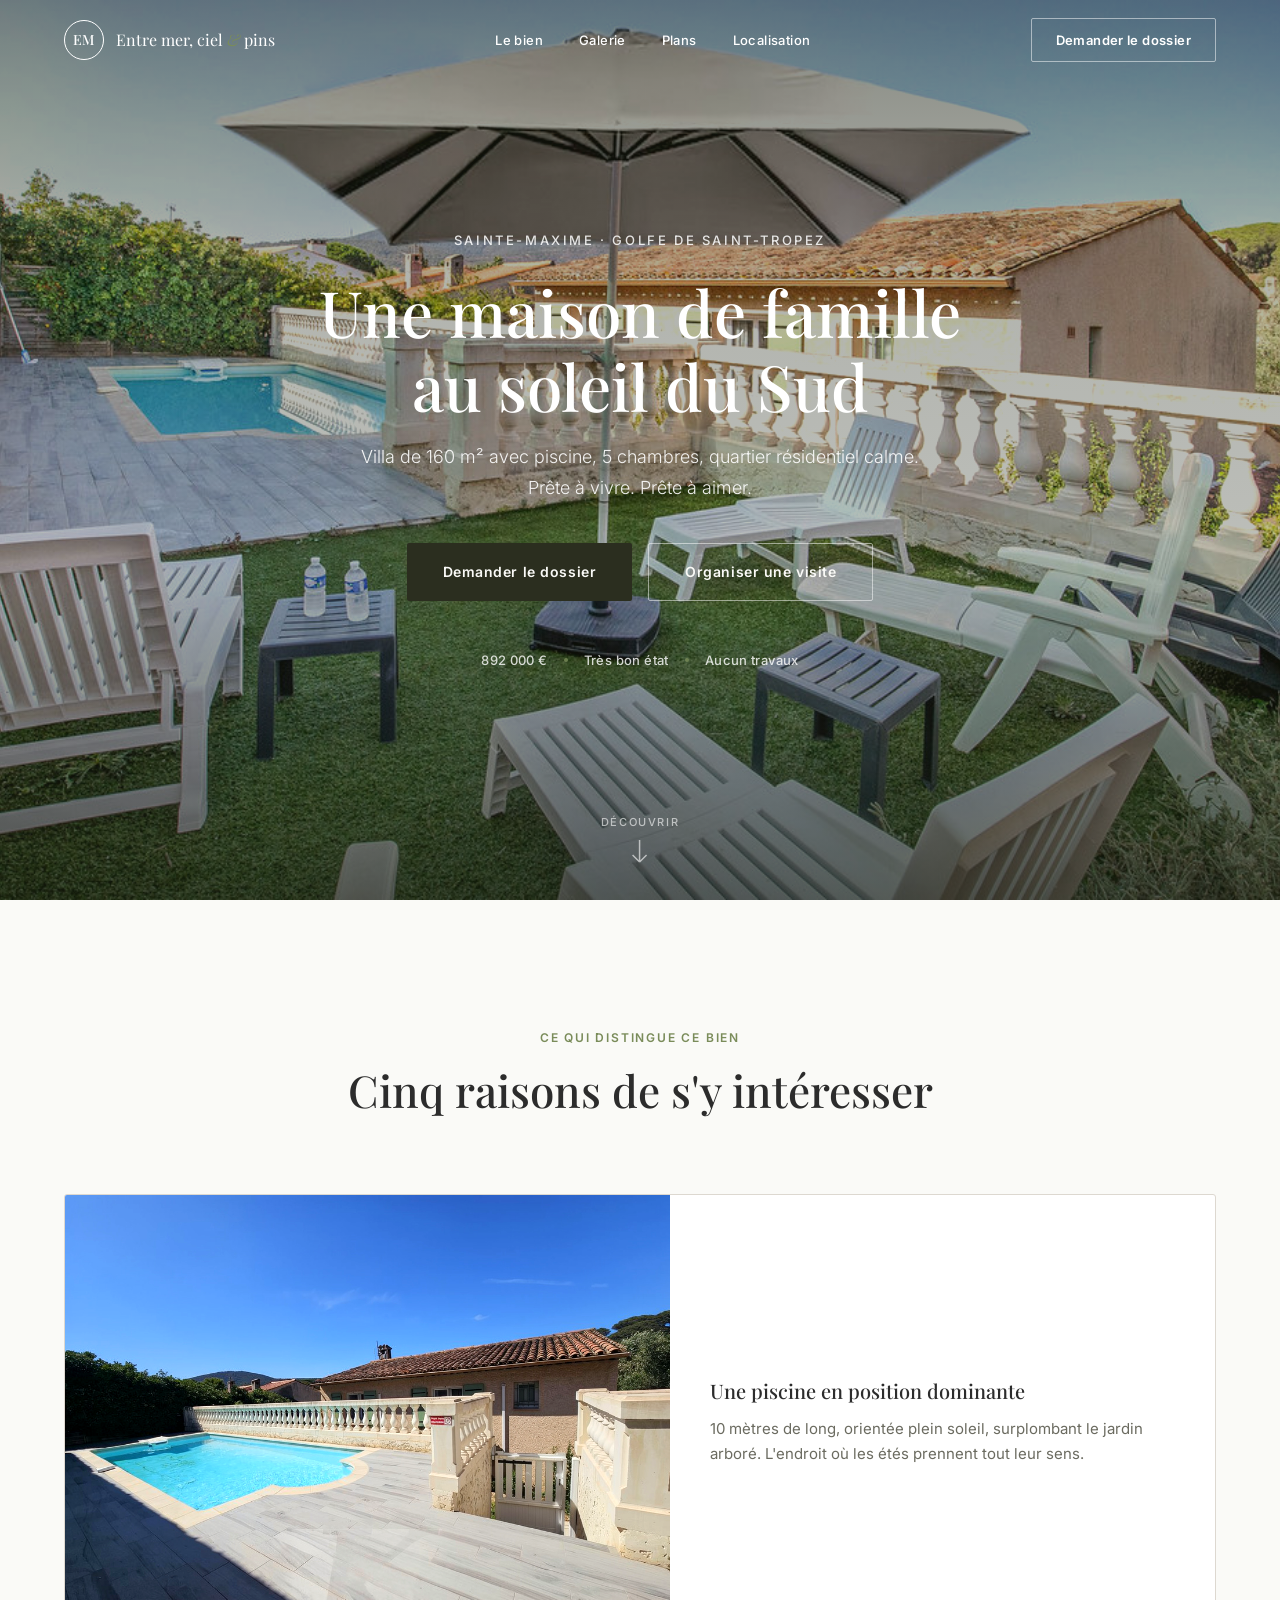
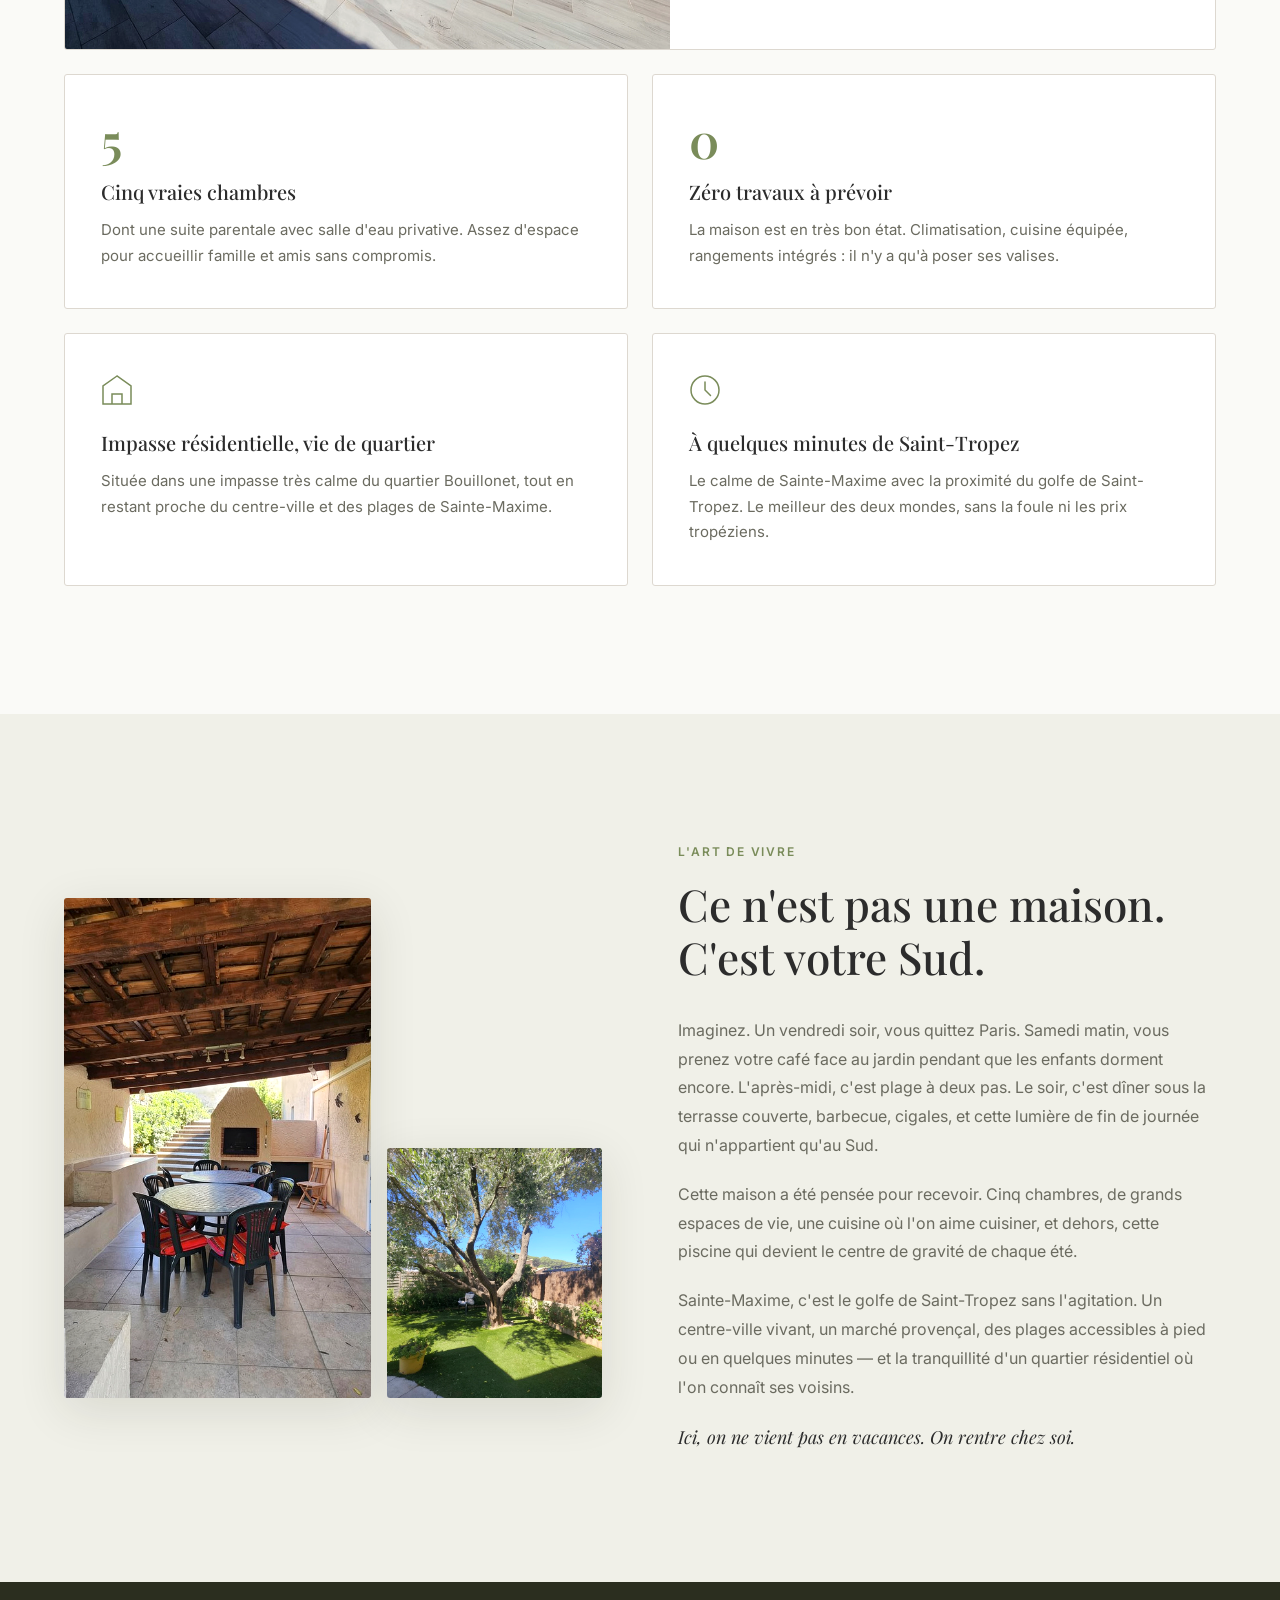
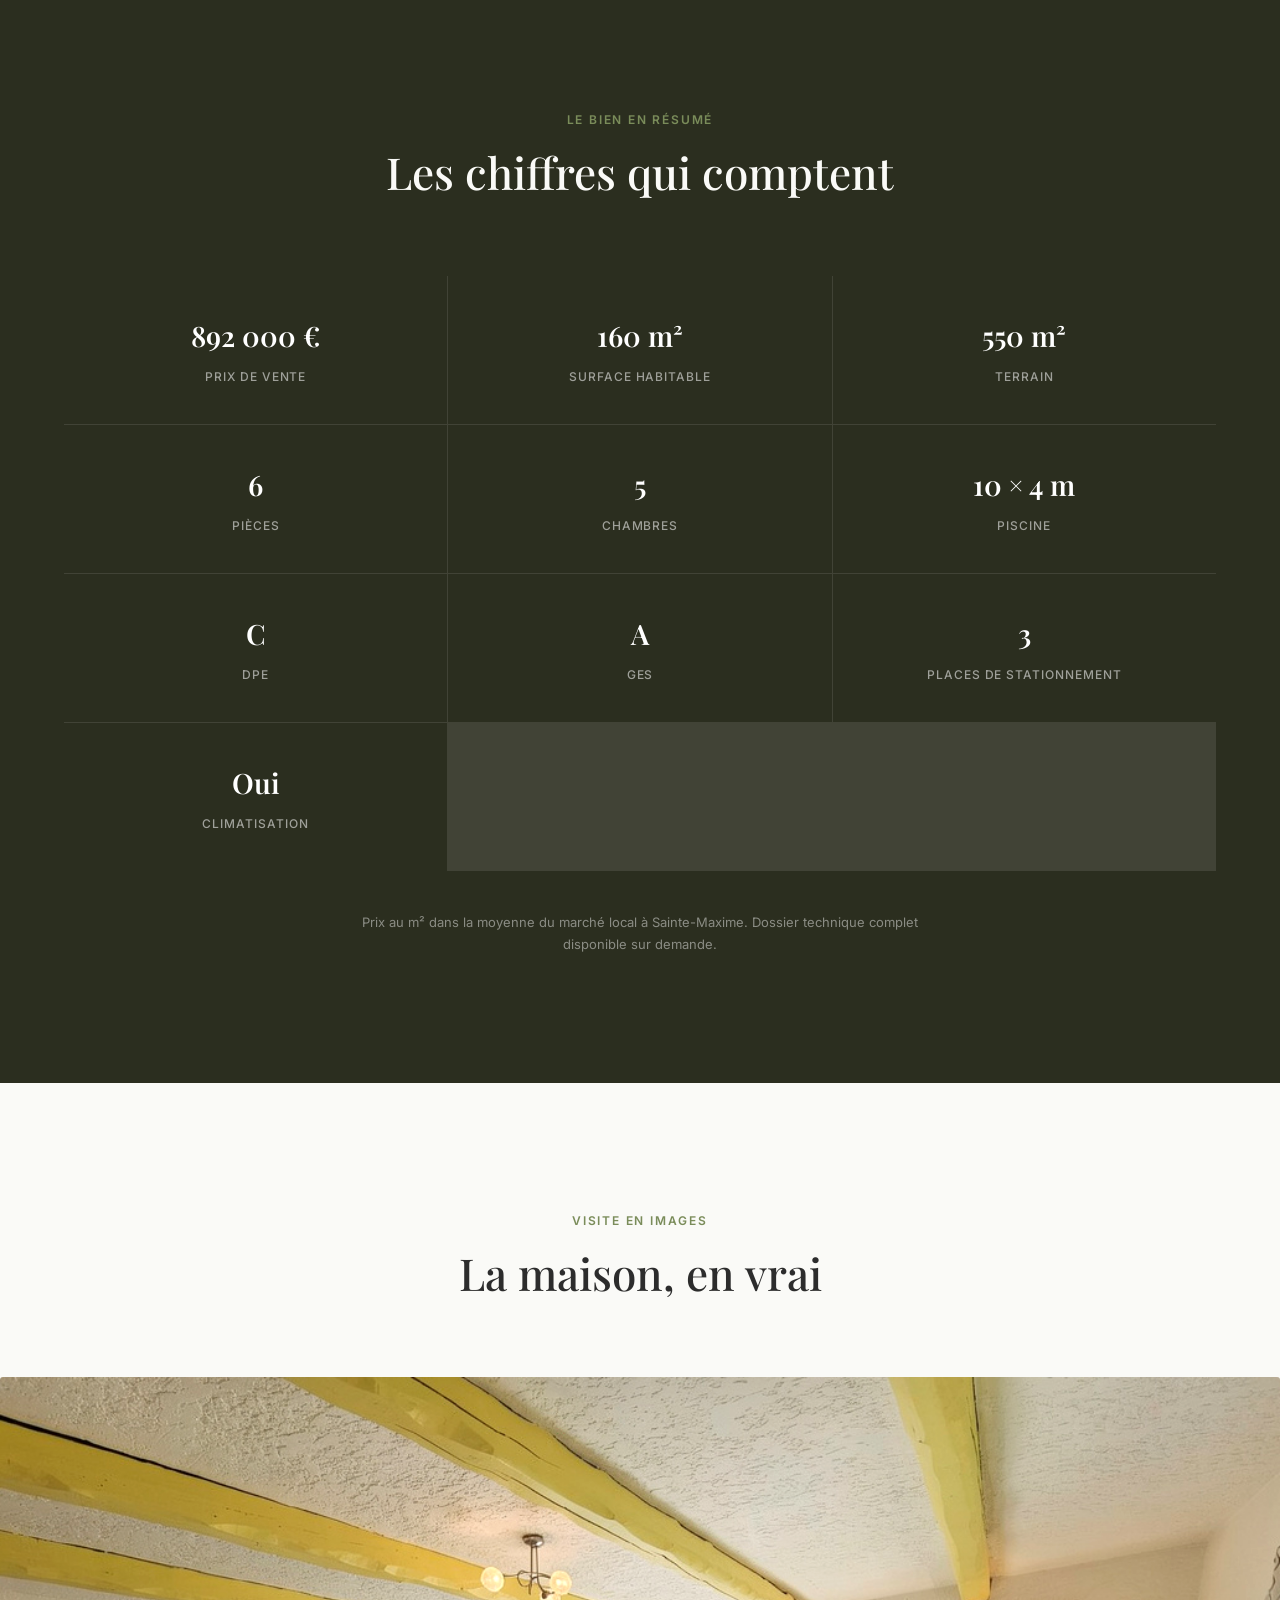
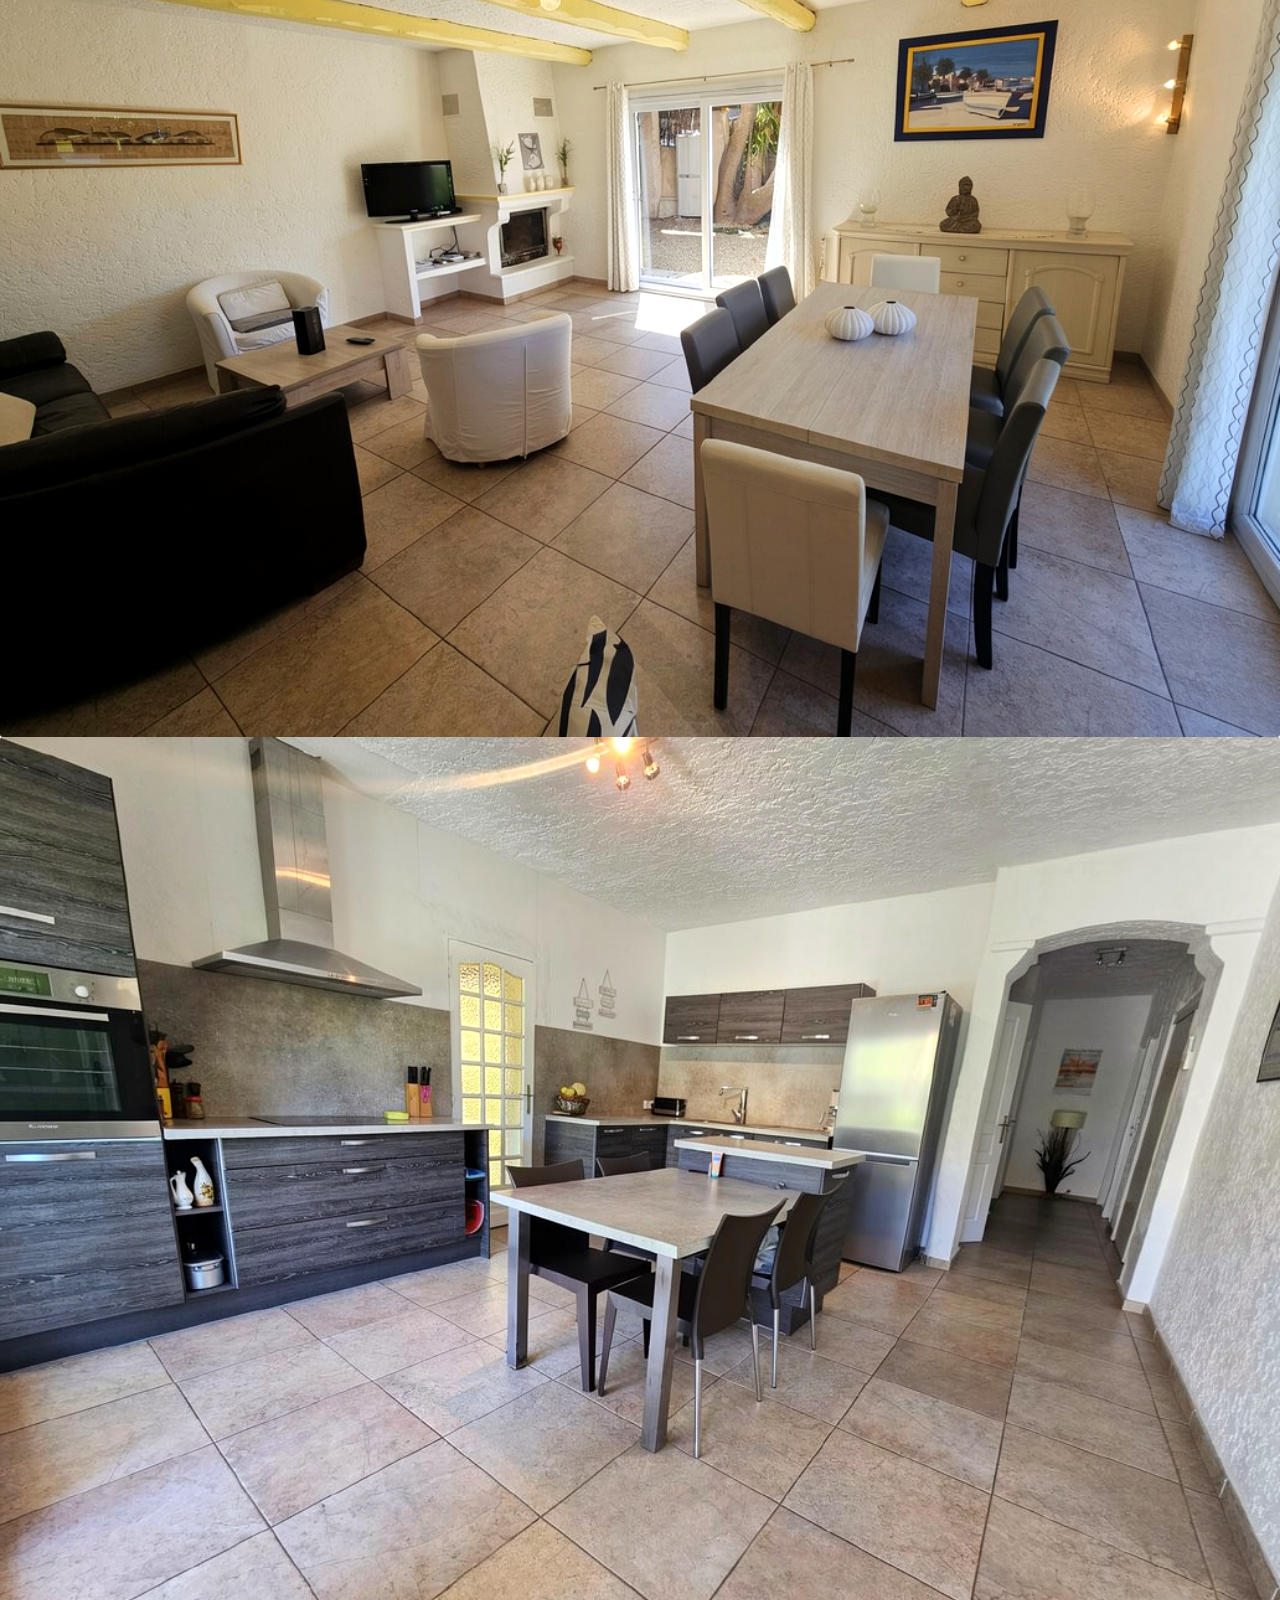
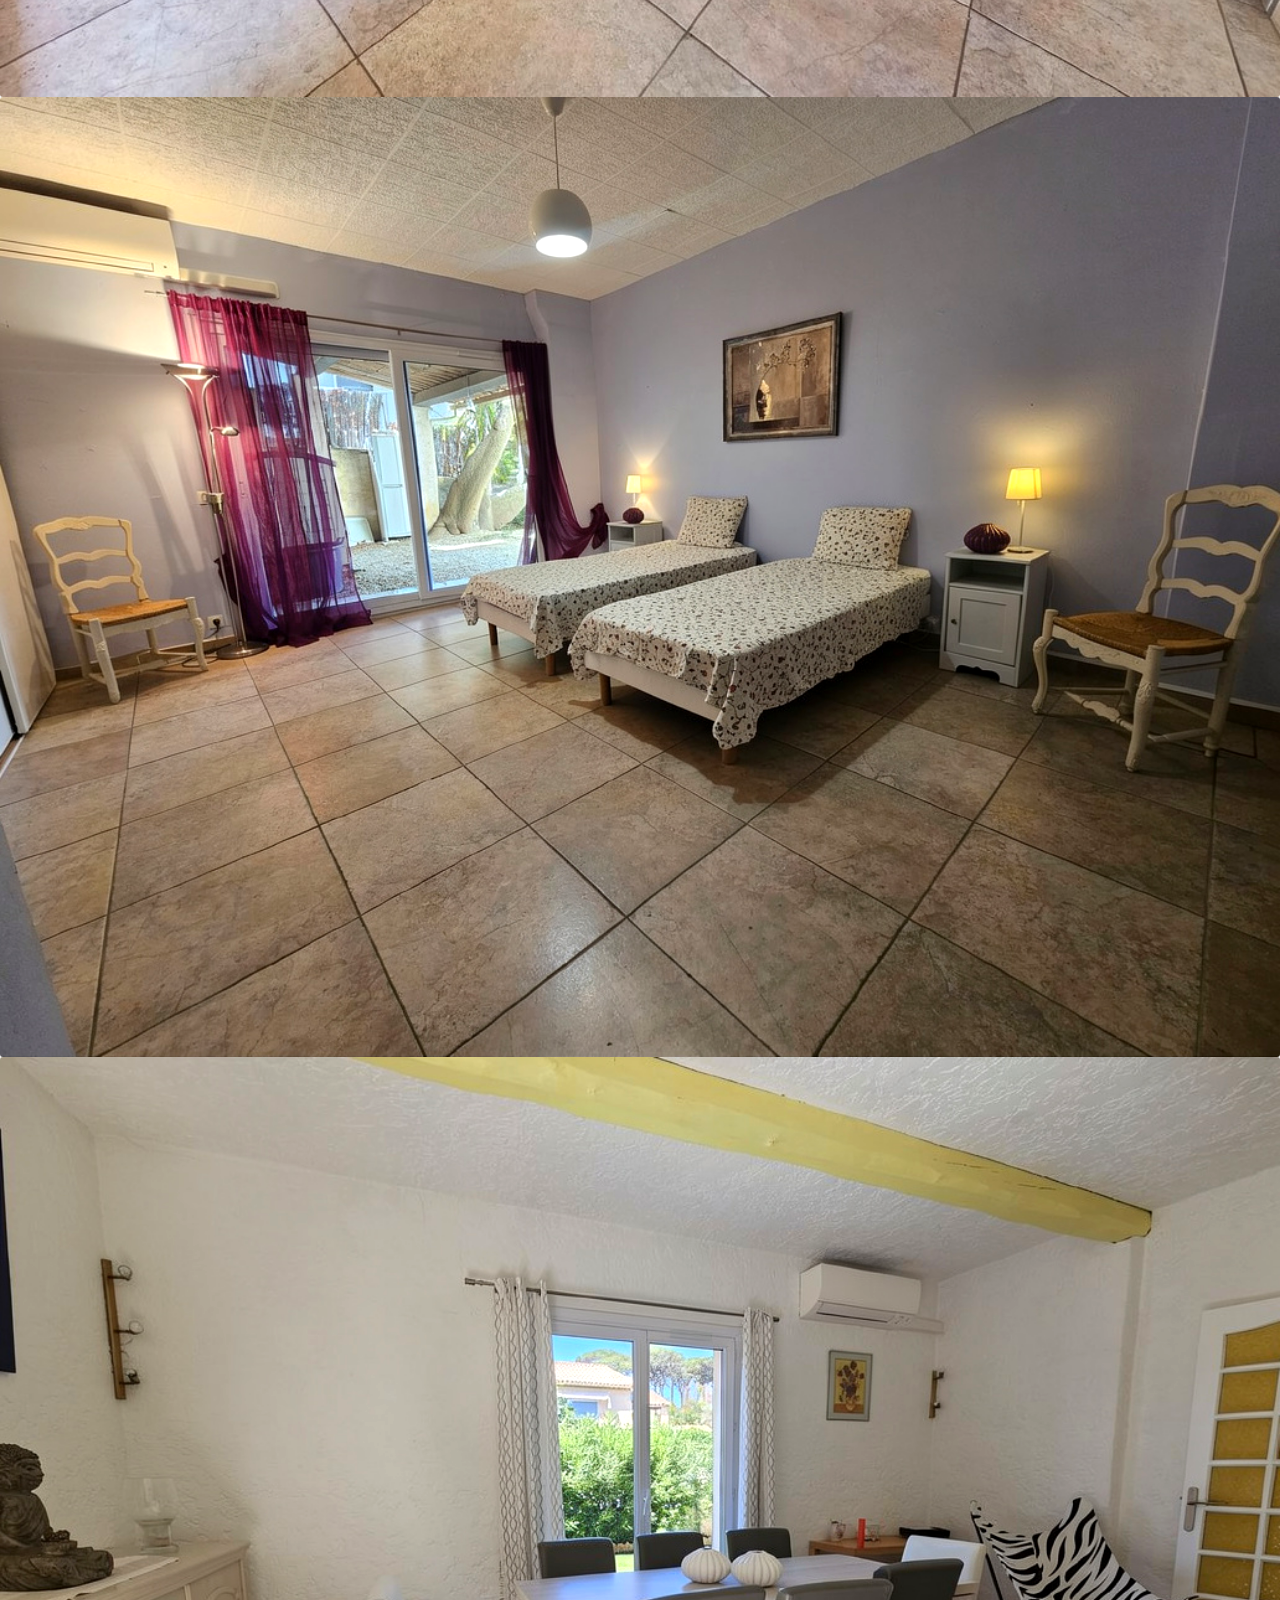
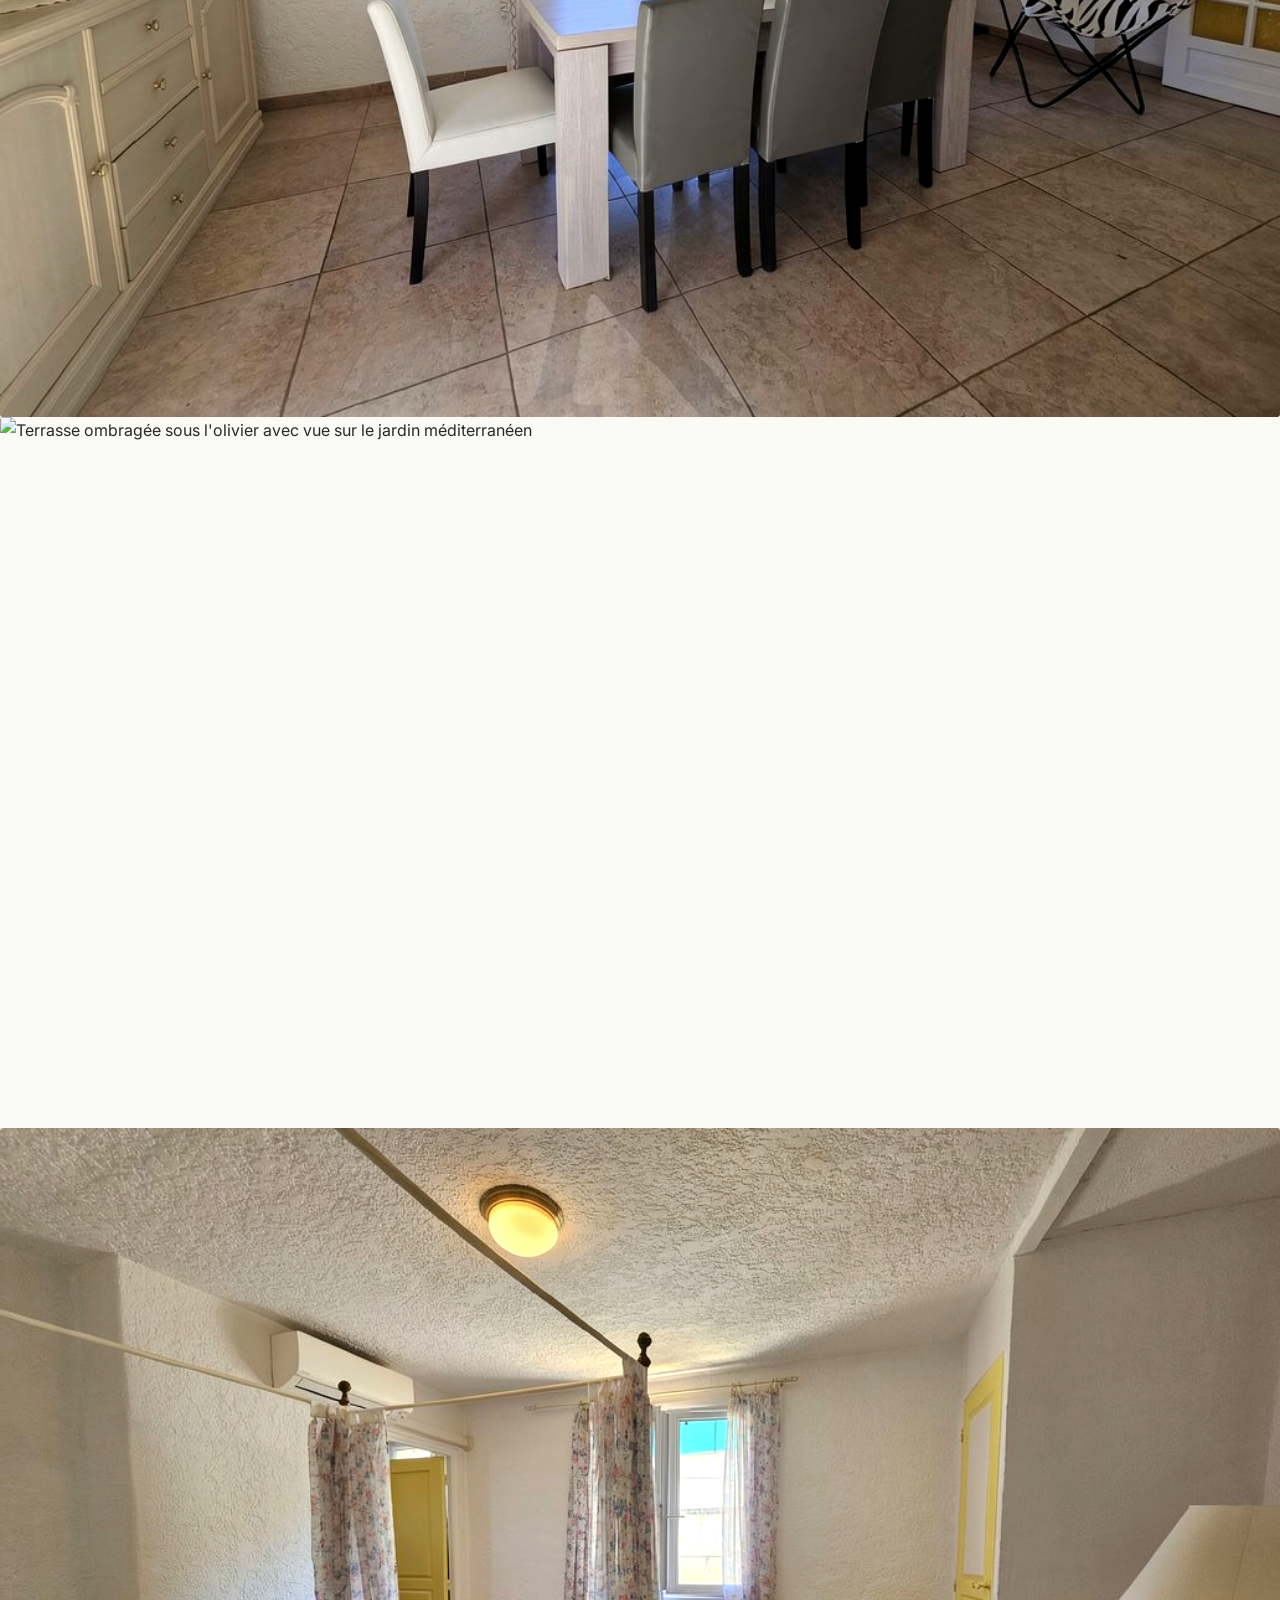
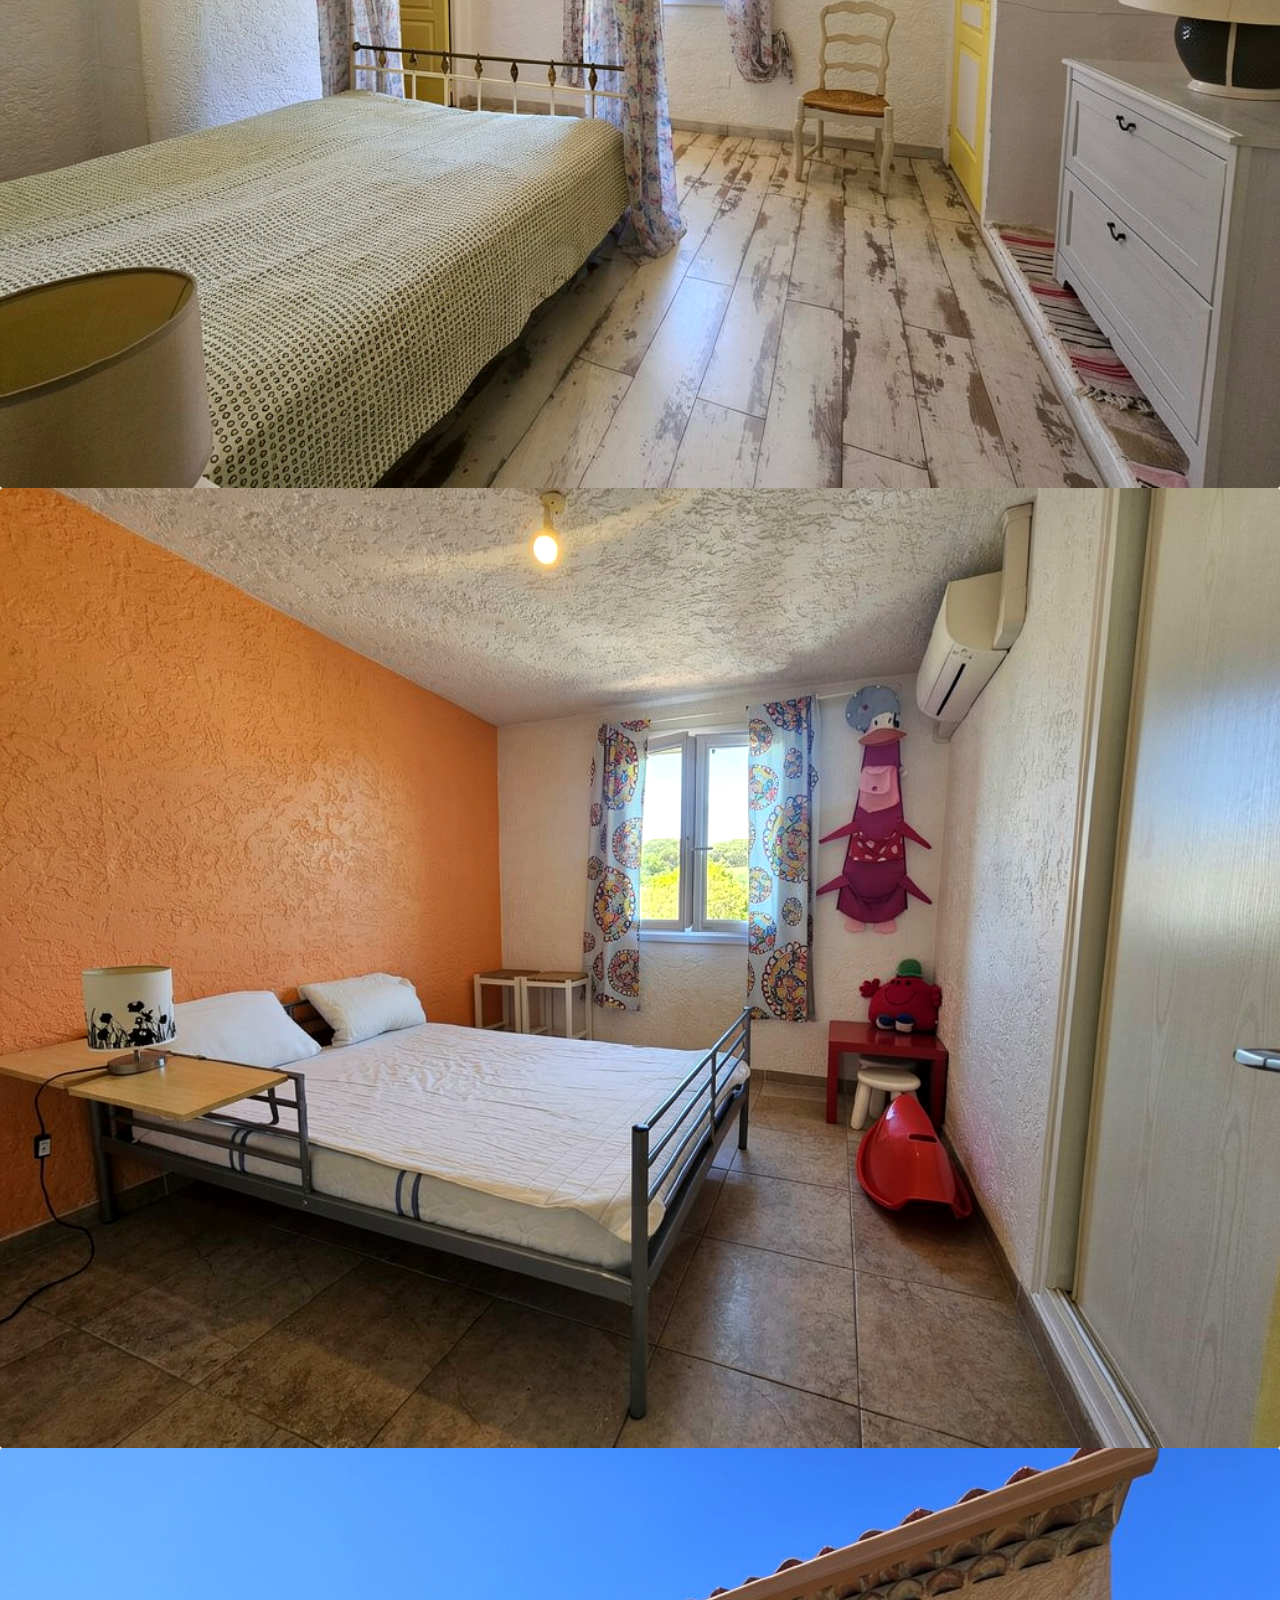
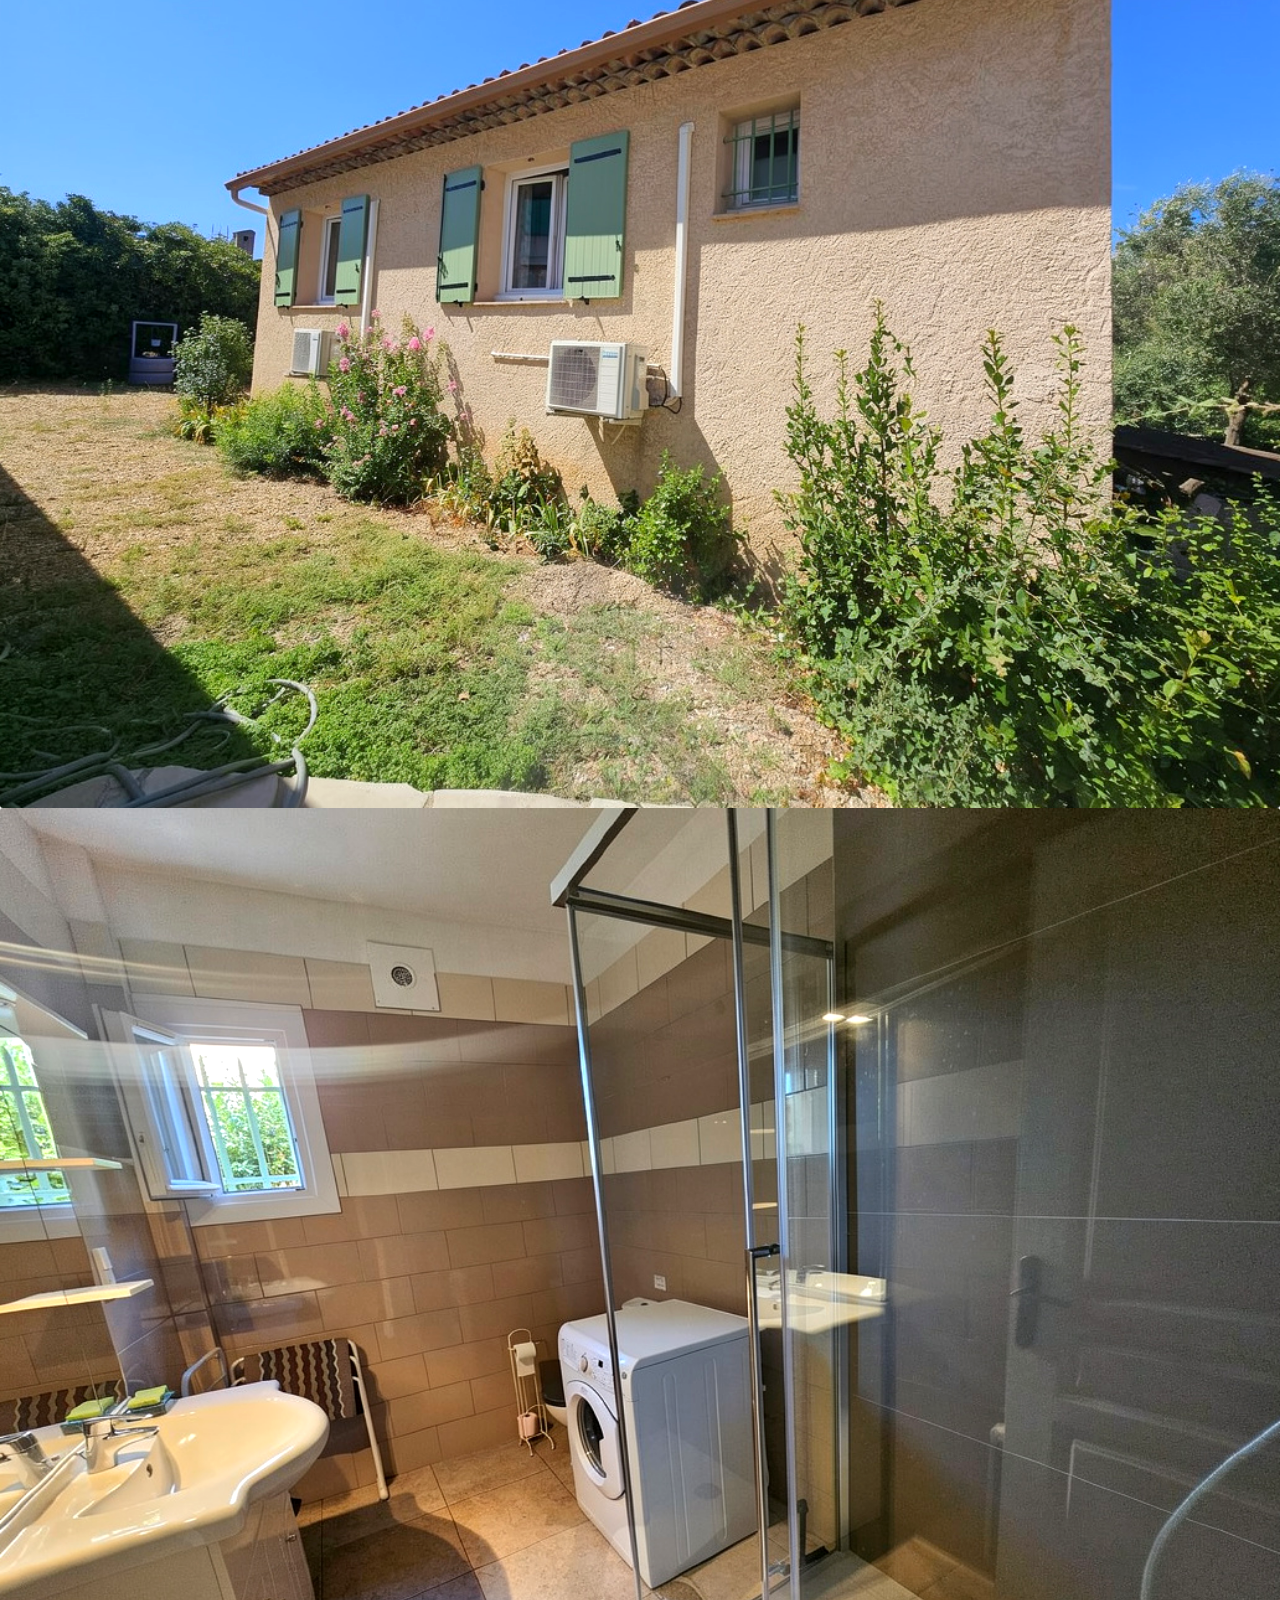
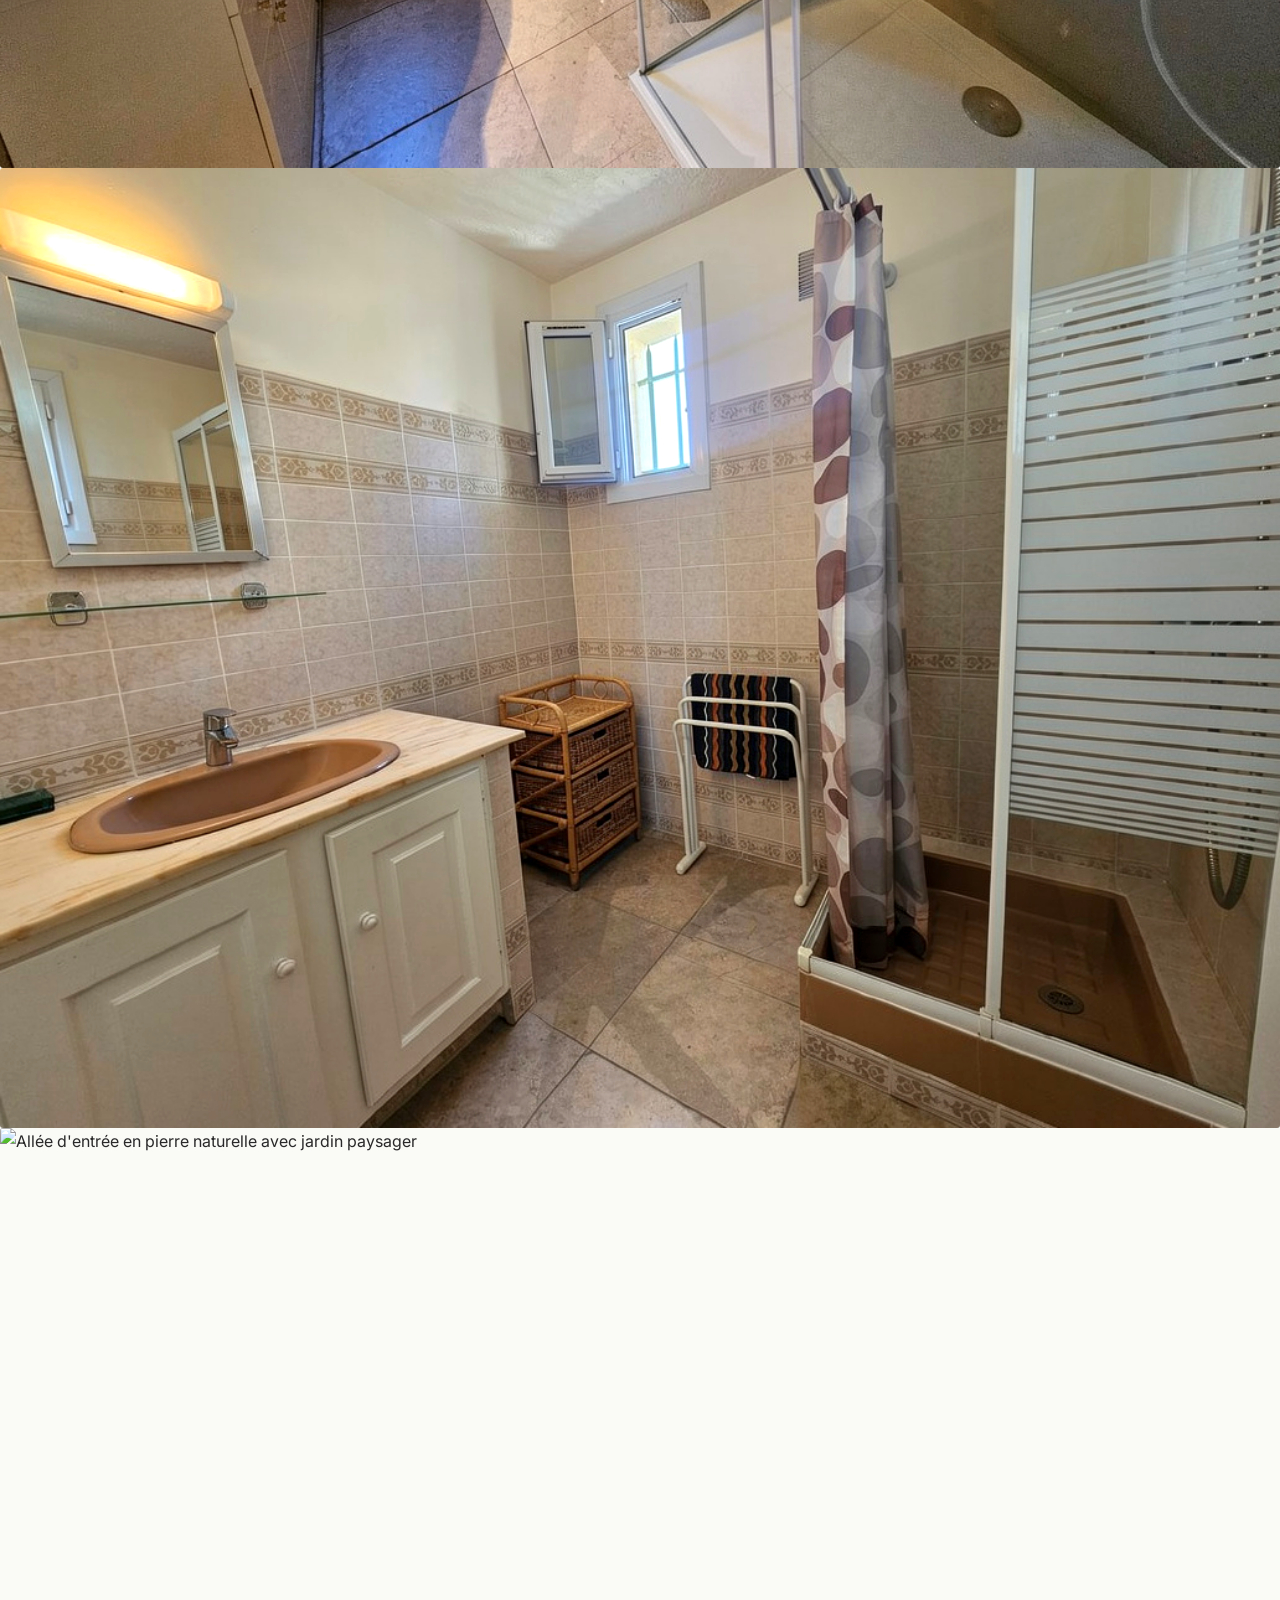
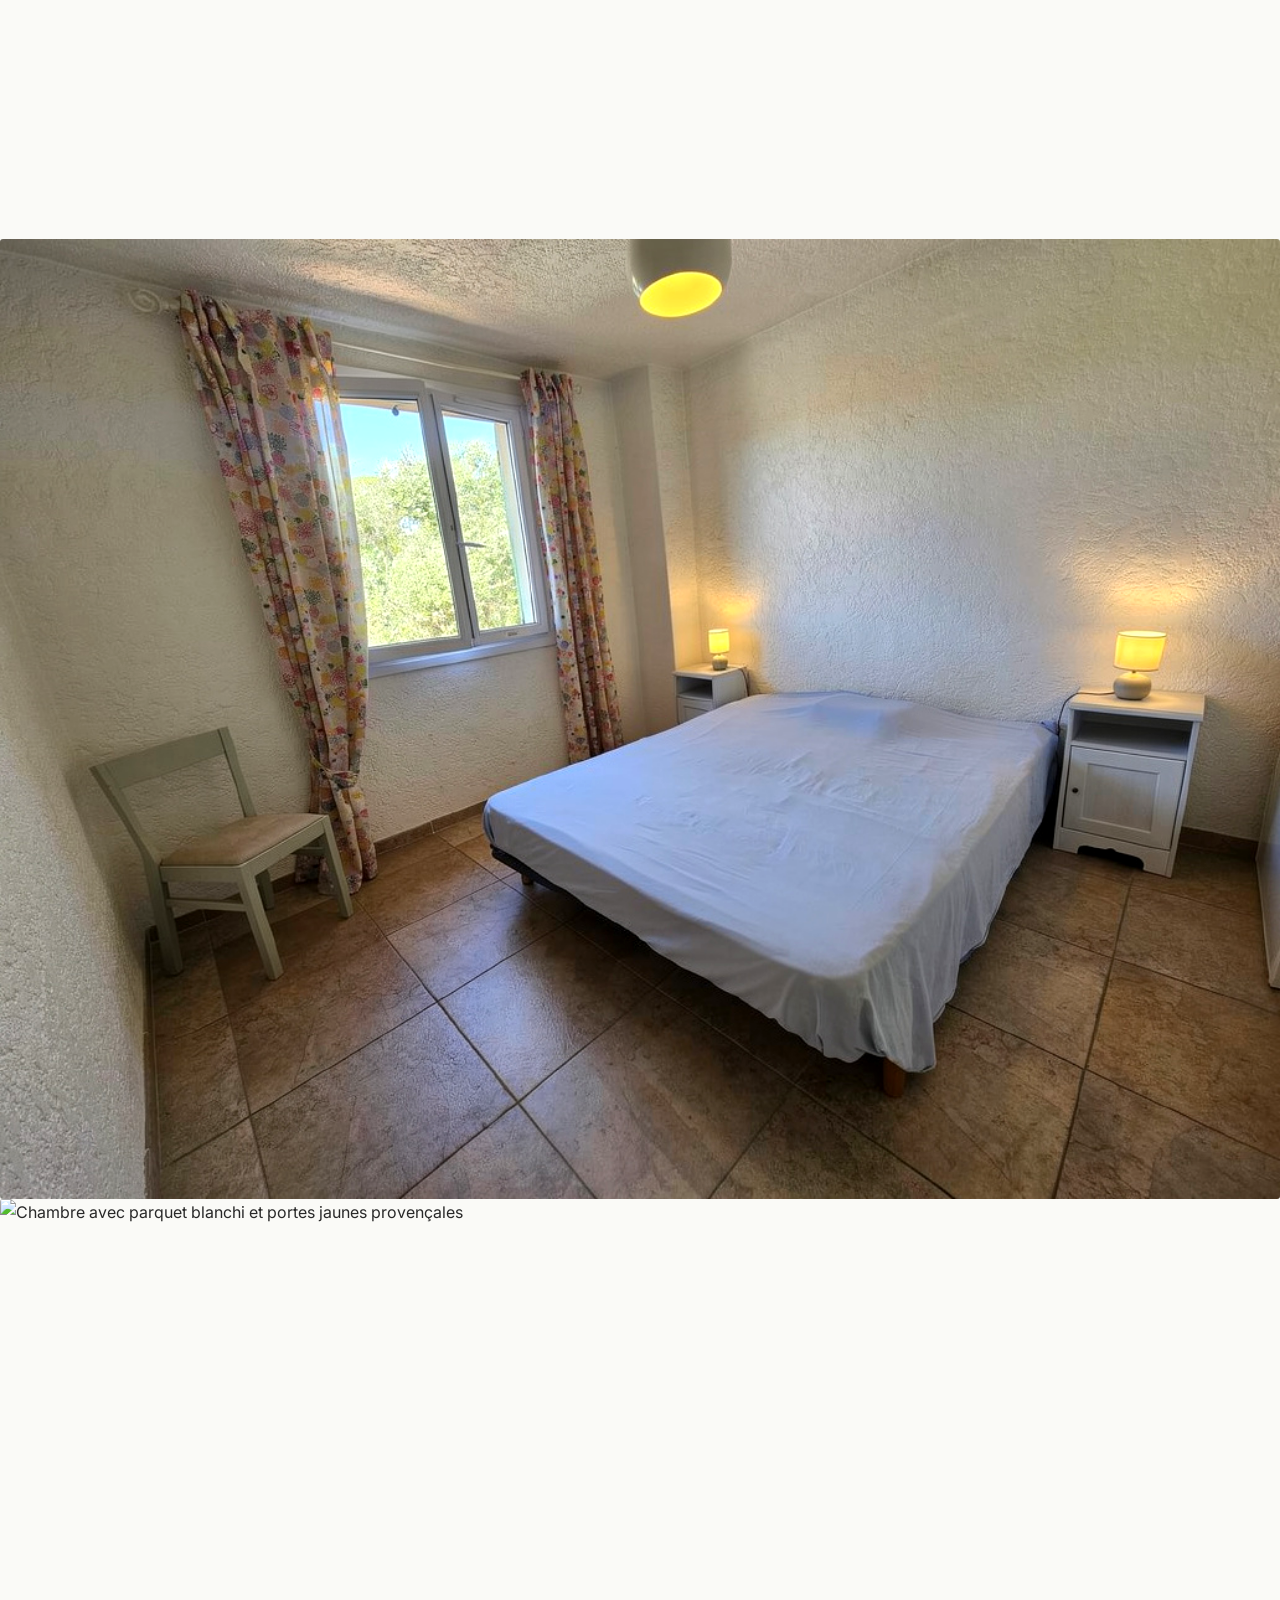
==== commit fcce3b91: "Add files via upload" ====
--- a/index.html
+++ b/index.html
@@ -153,12 +153,12 @@
                 </div>
                 <div class="lifestyle-content">
                     <p class="section-overline">L'art de vivre</p>
-                    <h2 class="section-title"><br>Votre Sud.</h2>
+                    <h2 class="section-title">Ce n'est pas une maison.<br>C'est votre Sud.</h2>
                     <div class="lifestyle-text">
                         <p>Imaginez. Un vendredi soir, vous quittez Paris. Samedi matin, vous prenez votre café face au jardin pendant que les enfants dorment encore. L'après-midi, c'est plage à deux pas. Le soir, c'est dîner sous la terrasse couverte, barbecue, cigales, et cette lumière de fin de journée qui n'appartient qu'au Sud.</p>
                         <p>Cette maison a été pensée pour recevoir. Cinq chambres, de grands espaces de vie, une cuisine où l'on aime cuisiner, et dehors, cette piscine qui devient le centre de gravité de chaque été.</p>
                         <p>Sainte-Maxime, c'est le golfe de Saint-Tropez sans l'agitation. Un centre-ville vivant, un marché provençal, des plages accessibles à pied ou en quelques minutes — et la tranquillité d'un quartier résidentiel où l'on connaît ses voisins.</p>
-                        <p></p>
+                        <p>Ici, on ne vient pas en vacances. On rentre chez soi.</p>
                     </div>
                 </div>
             </div>
@@ -231,7 +231,7 @@
         <div class="container">
             <div class="section-header">
                 <p class="section-overline">Visite en images</p>
-                <h2 class="section-title">La maison</h2>
+                <h2 class="section-title">La maison, en vrai</h2>
             </div>
         </div>
 
@@ -566,4 +566,4 @@
 
     <script src="script.js"></script>
 </body>
-</html>
+</html>
--- a/styles.css
+++ b/styles.css
@@ -5,18 +5,18 @@
 
 /* --- CUSTOM PROPERTIES --- */
 :root {
-    /* Palette — Lavande provençale */
-    --color-bg:        #FAF9F7;
-    --color-bg-warm:   #F0ECF1;
-    --color-bg-deep:   #2A2240;
+    /* Palette — Olive méditerranéen */
+    --color-bg:        #FAFAF7;
+    --color-bg-warm:   #F0F0E8;
+    --color-bg-deep:   #2B2E1F;
     --color-text:      #2C2C2C;
-    --color-text-soft: #6B6671;
-    --color-text-light:#FAF9F7;
-    --color-accent:    #8B7FA8;
-    --color-accent-dark:#6B5D8A;
+    --color-text-soft: #6B6B60;
+    --color-text-light:#FAFAF7;
+    --color-accent:    #7A8C5A;
+    --color-accent-dark:#5C6B3F;
     --color-green:     #4A6741;
-    --color-border:    #DDD8E0;
-    --color-overlay:   rgba(42, 34, 64, 0.65);
+    --color-border:    #DDD8D0;
+    --color-overlay:   rgba(38, 42, 28, 0.65);
 
     /* Typography */
     --font-serif:  'Playfair Display', Georgia, 'Times New Roman', serif;
@@ -429,10 +429,10 @@
     background:
         linear-gradient(
             to bottom,
-            rgba(45, 30, 52, 0.55) 0%,
-            rgba(42, 28, 56, 0.35) 30%,
-            rgba(42, 28, 56, 0.3) 60%,
-            rgba(35, 22, 45, 0.7) 100%
+            rgba(30, 35, 20, 0.55) 0%,
+            rgba(32, 38, 22, 0.35) 30%,
+            rgba(32, 38, 22, 0.3) 60%,
+            rgba(25, 30, 15, 0.7) 100%
         );
 }
 
@@ -544,7 +544,7 @@
 }
 
 .distinction-item:hover {
-    box-shadow: 0 12px 48px rgba(42, 34, 64, 0.08);
+    box-shadow: 0 12px 48px rgba(38, 42, 28, 0.08);
     border-color: rgba(139, 127, 168, 0.3);
 }
 
@@ -633,7 +633,7 @@
 .lifestyle-img {
     overflow: hidden;
     border-radius: 3px;
-    box-shadow: 0 12px 48px rgba(42, 34, 64, 0.12);
+    box-shadow: 0 12px 48px rgba(38, 42, 28, 0.12);
 }
 
 .lifestyle-img img {
@@ -793,7 +793,7 @@
     content: '';
     position: absolute;
     inset: 0;
-    background: linear-gradient(to top, rgba(42, 34, 64, 0.15) 0%, transparent 40%);
+    background: linear-gradient(to top, rgba(38, 42, 28, 0.15) 0%, transparent 40%);
     opacity: 0;
     transition: opacity 0.4s var(--ease-out);
     pointer-events: none;
@@ -913,7 +913,7 @@
     cursor: pointer;
     max-width: 960px;
     margin: 0 auto;
-    box-shadow: 0 16px 64px rgba(42, 34, 64, 0.15);
+    box-shadow: 0 16px 64px rgba(38, 42, 28, 0.15);
 }
 
 .video-thumbnail {
@@ -960,7 +960,7 @@
 }
 
 .plan-item:hover {
-    box-shadow: 0 12px 48px rgba(42, 34, 64, 0.1);
+    box-shadow: 0 12px 48px rgba(38, 42, 28, 0.1);
     border-color: var(--color-accent);
 }
 
@@ -1087,7 +1087,7 @@
     max-width: 680px;
     height: auto;
     border-radius: 12px;
-    box-shadow: 0 8px 40px rgba(42, 34, 64, 0.08);
+    box-shadow: 0 8px 40px rgba(38, 42, 28, 0.08);
 }
 
 .map-overlay-card {
@@ -1097,14 +1097,14 @@
     width: 240px;
     border-radius: 10px;
     overflow: hidden;
-    box-shadow: 0 6px 28px rgba(42, 34, 64, 0.18);
+    box-shadow: 0 6px 28px rgba(38, 42, 28, 0.18);
     border: 2px solid rgba(255, 255, 255, 0.7);
     transition: transform 0.3s ease, box-shadow 0.3s ease;
 }
 
 .map-overlay-card:hover {
     transform: translateY(-4px);
-    box-shadow: 0 10px 36px rgba(42, 34, 64, 0.24);
+    box-shadow: 0 10px 36px rgba(38, 42, 28, 0.24);
 }
 
 .map-overlay-card img {
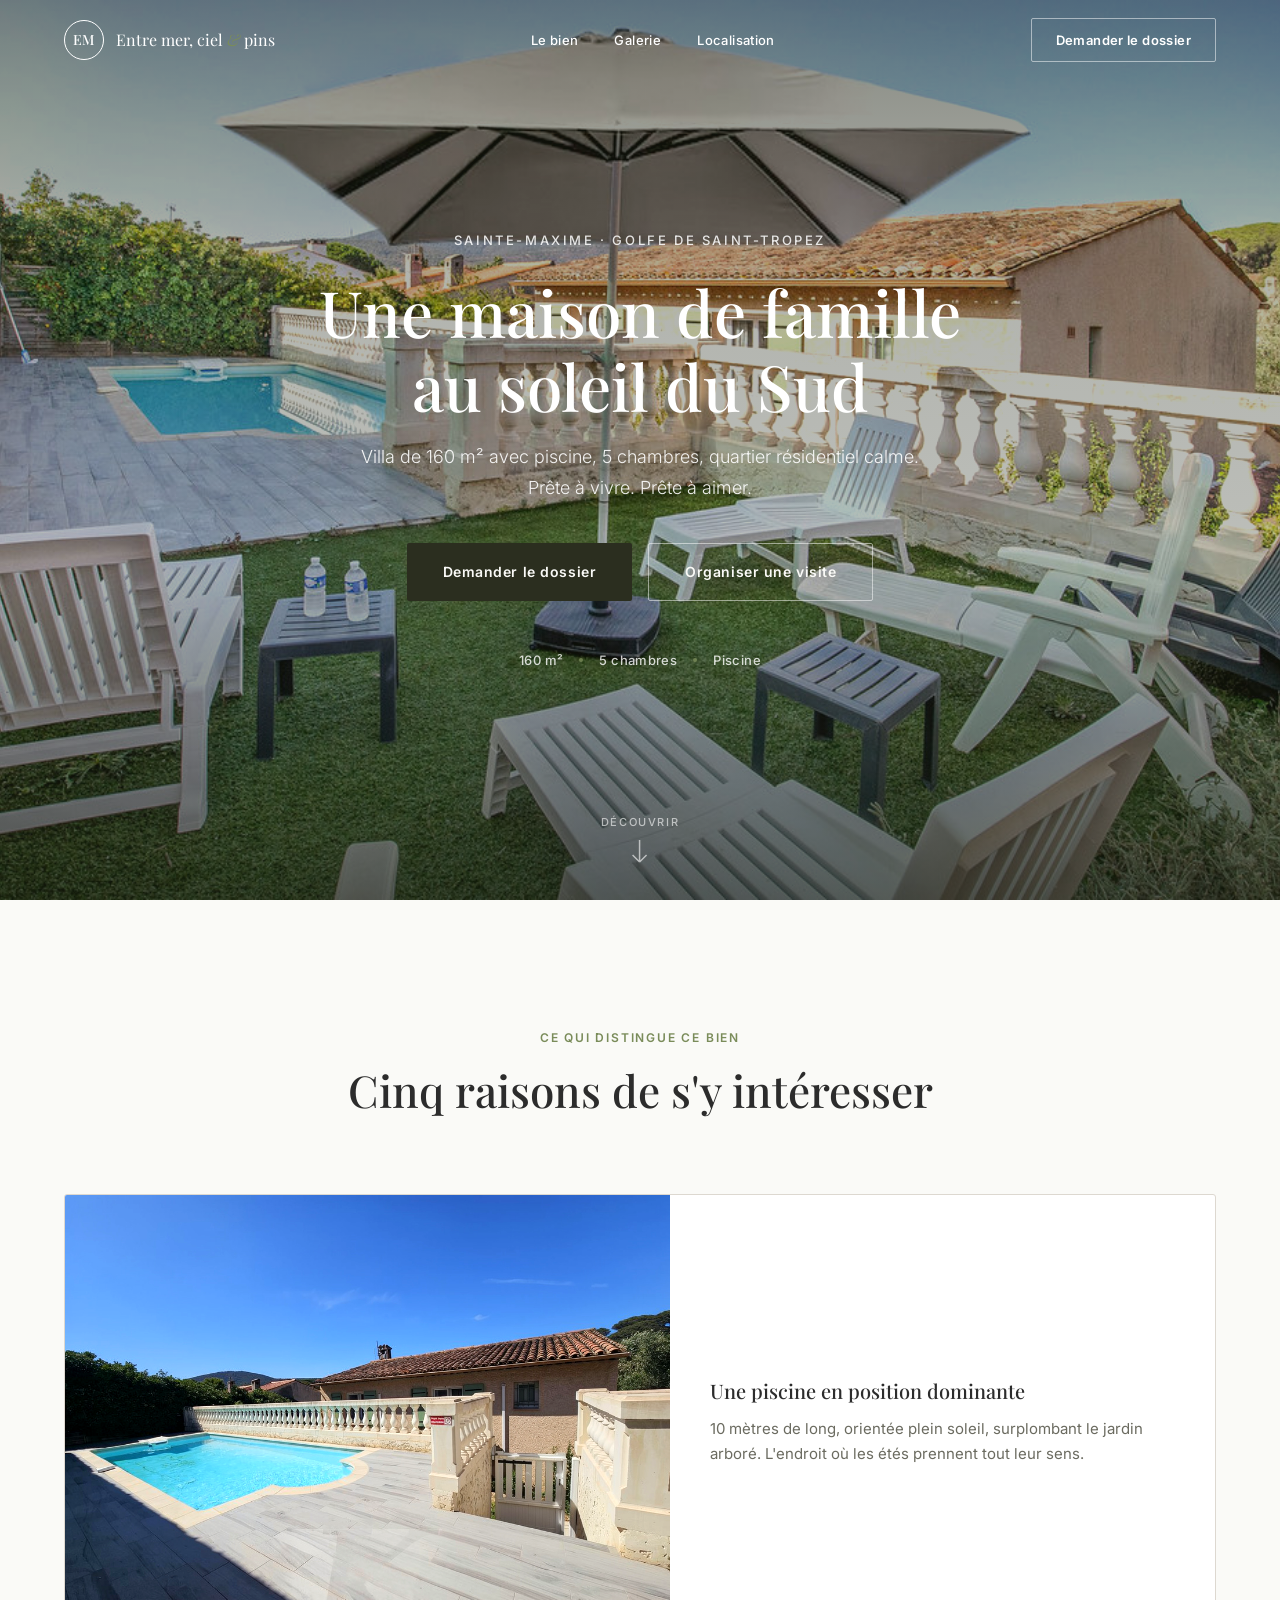
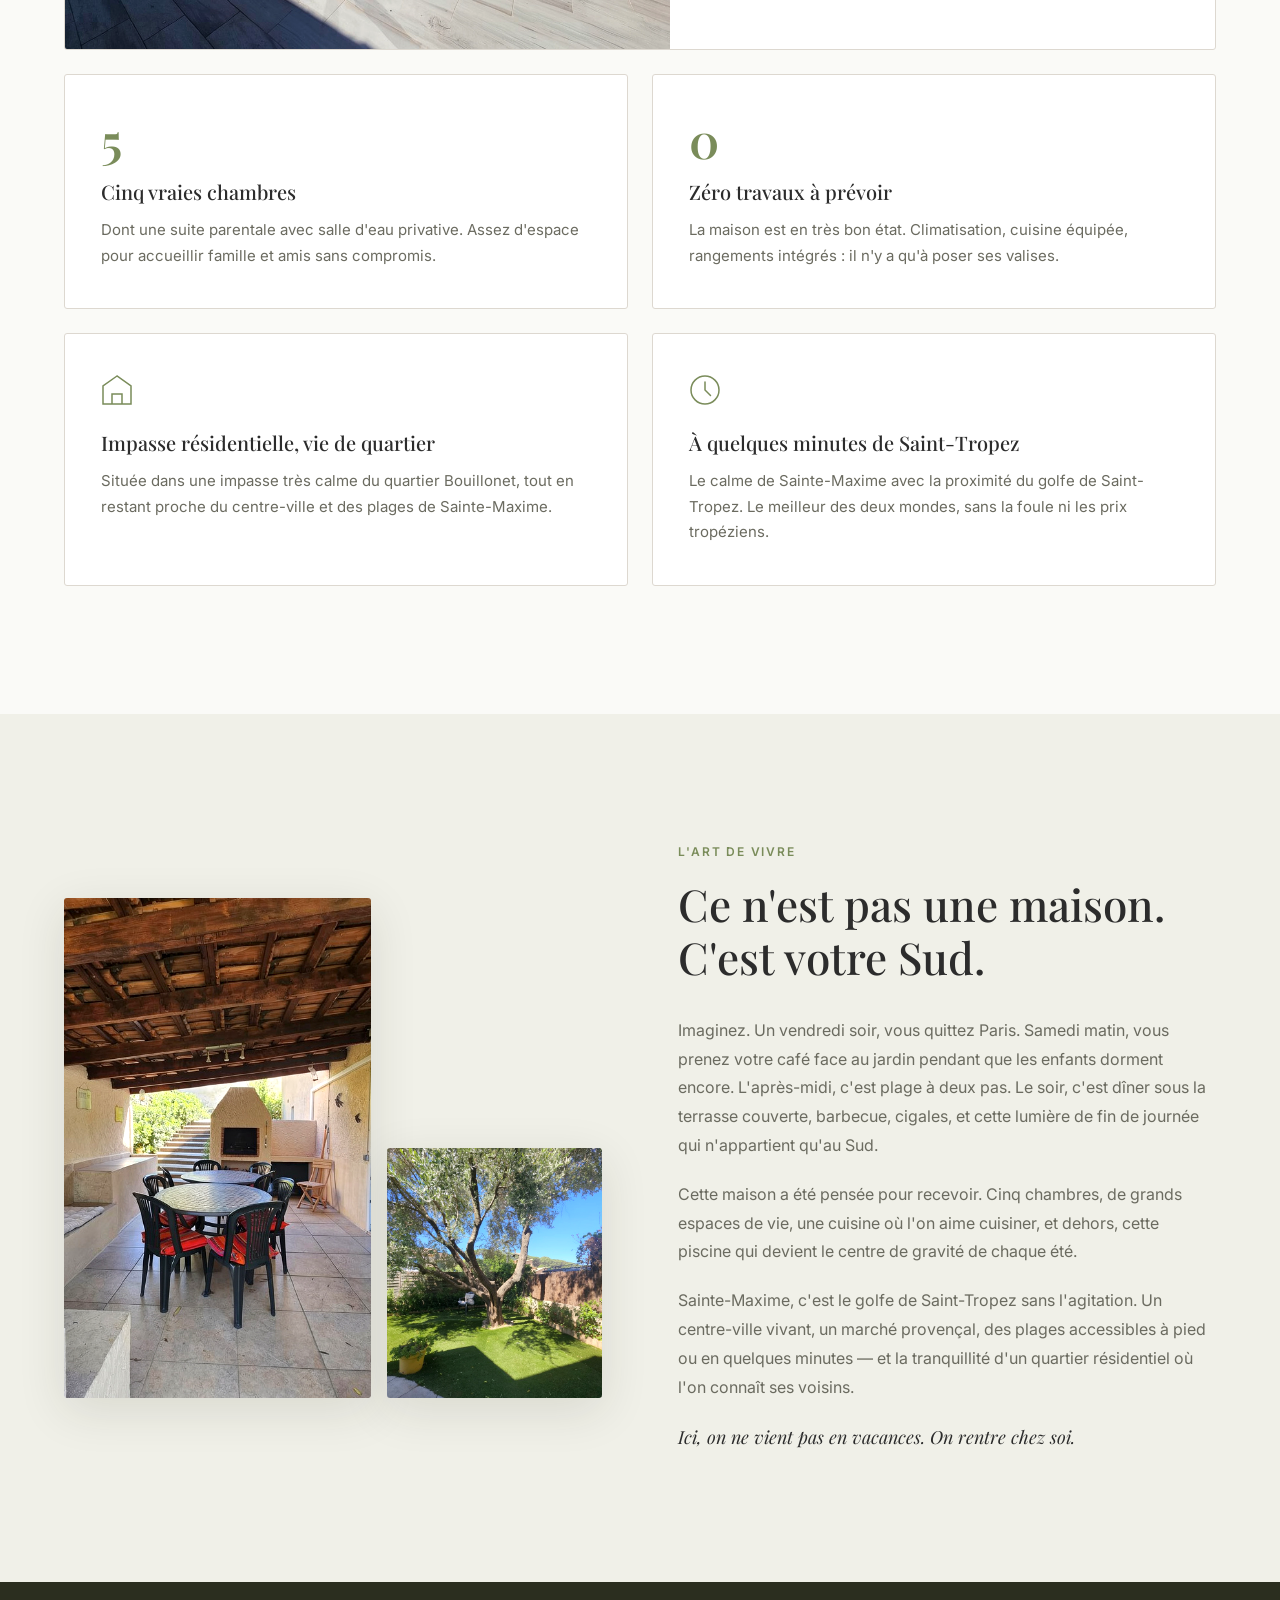
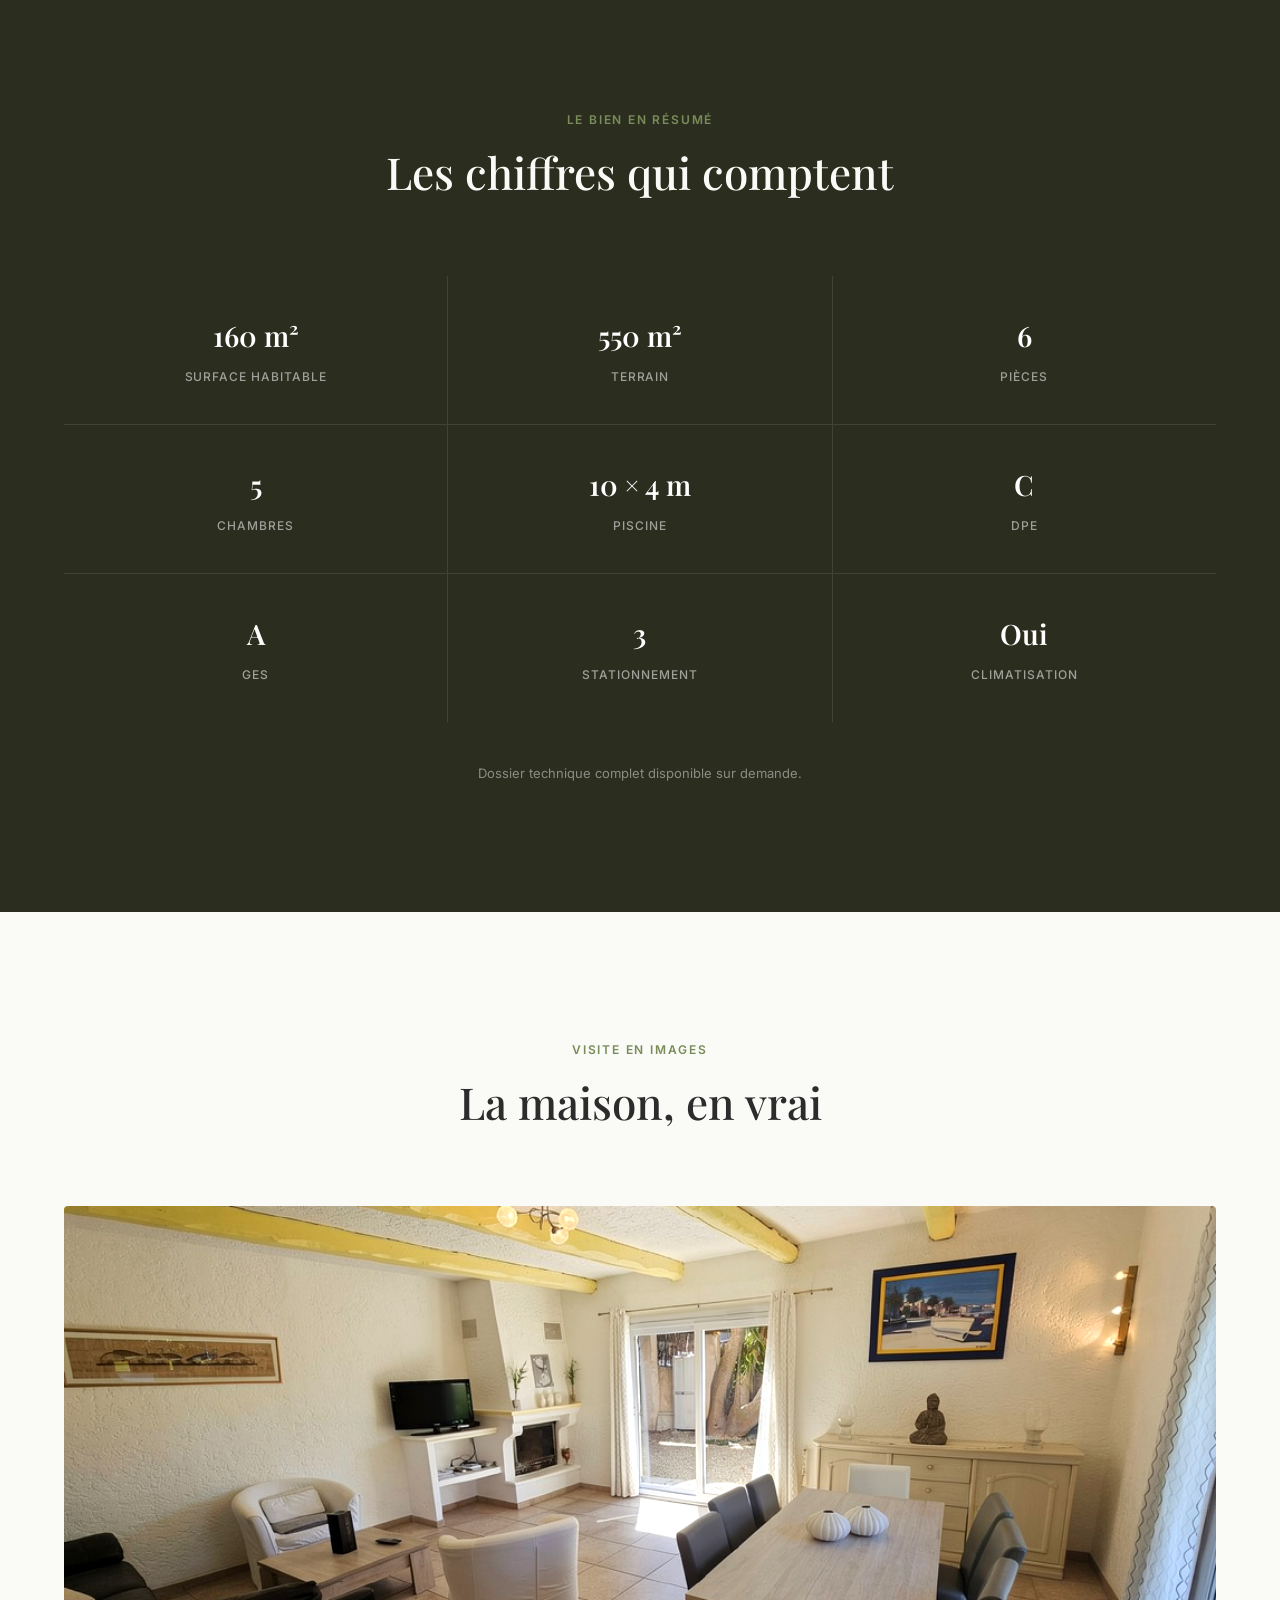
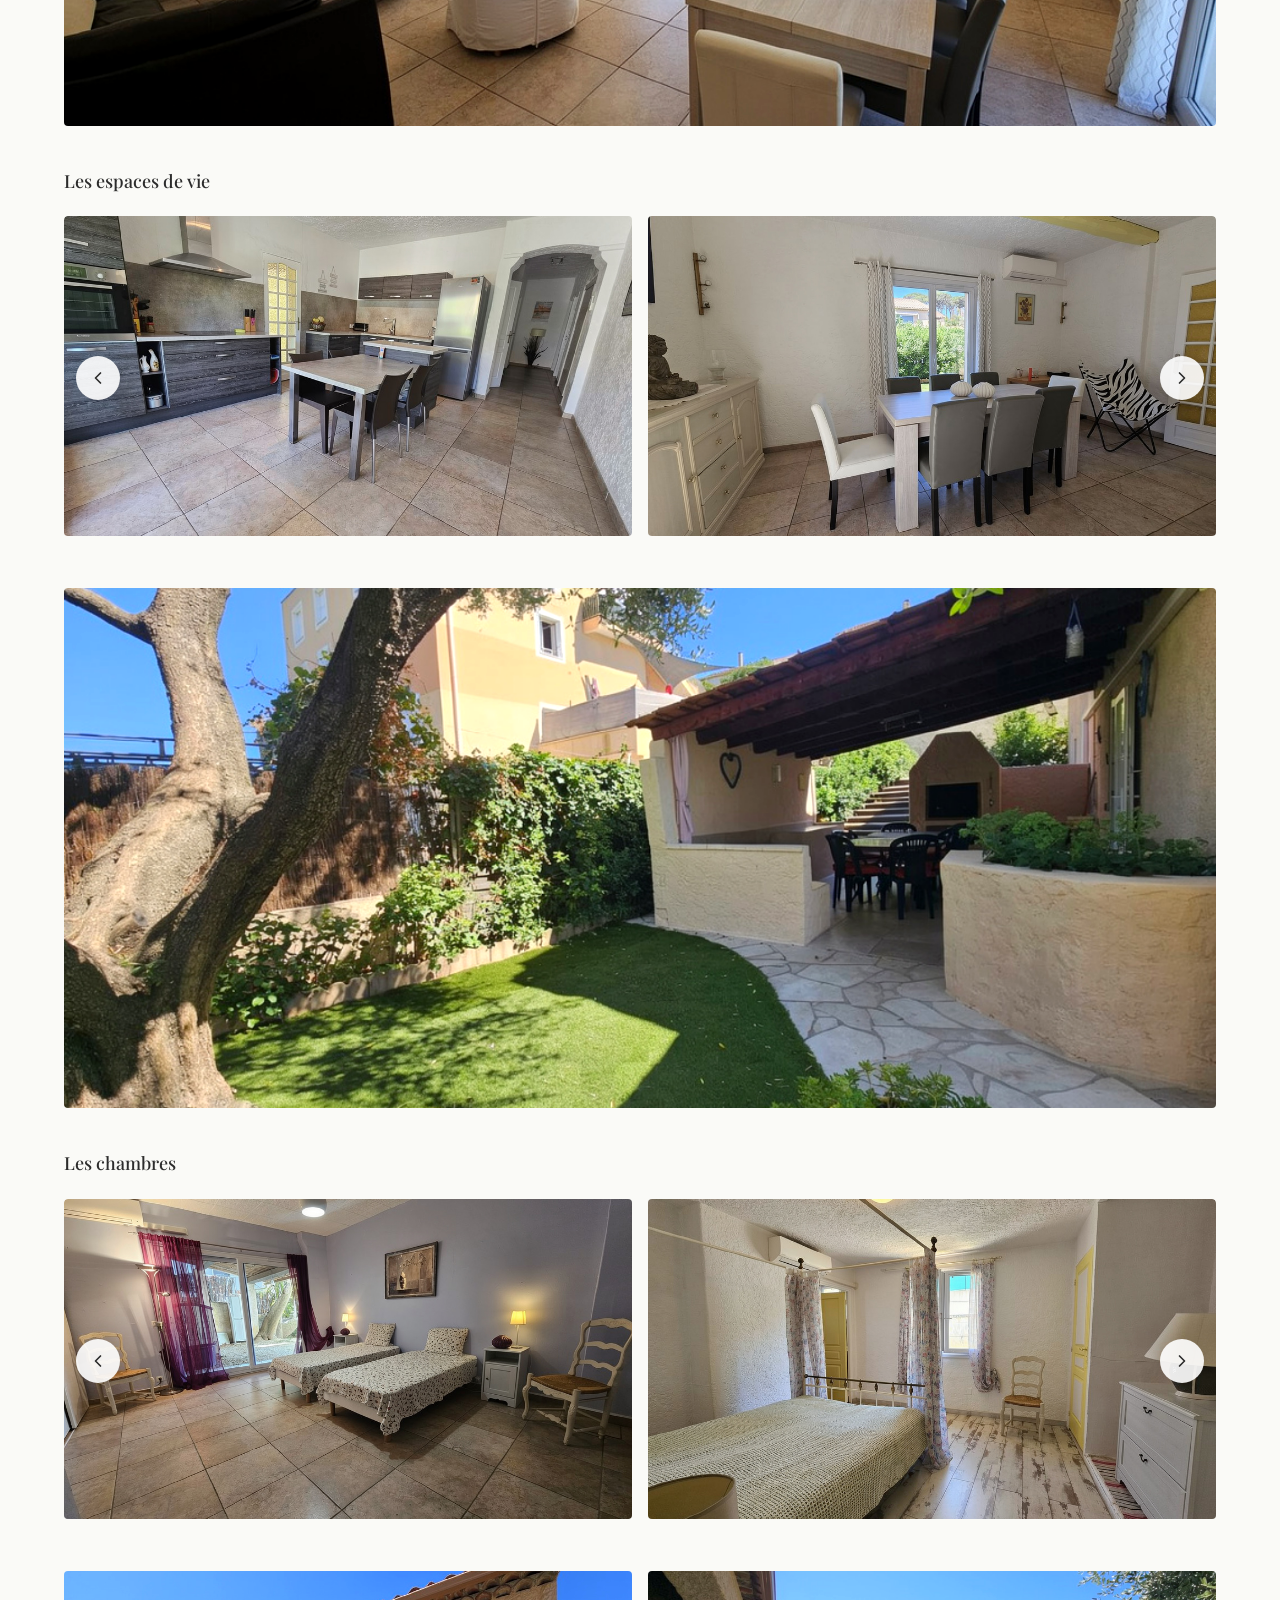
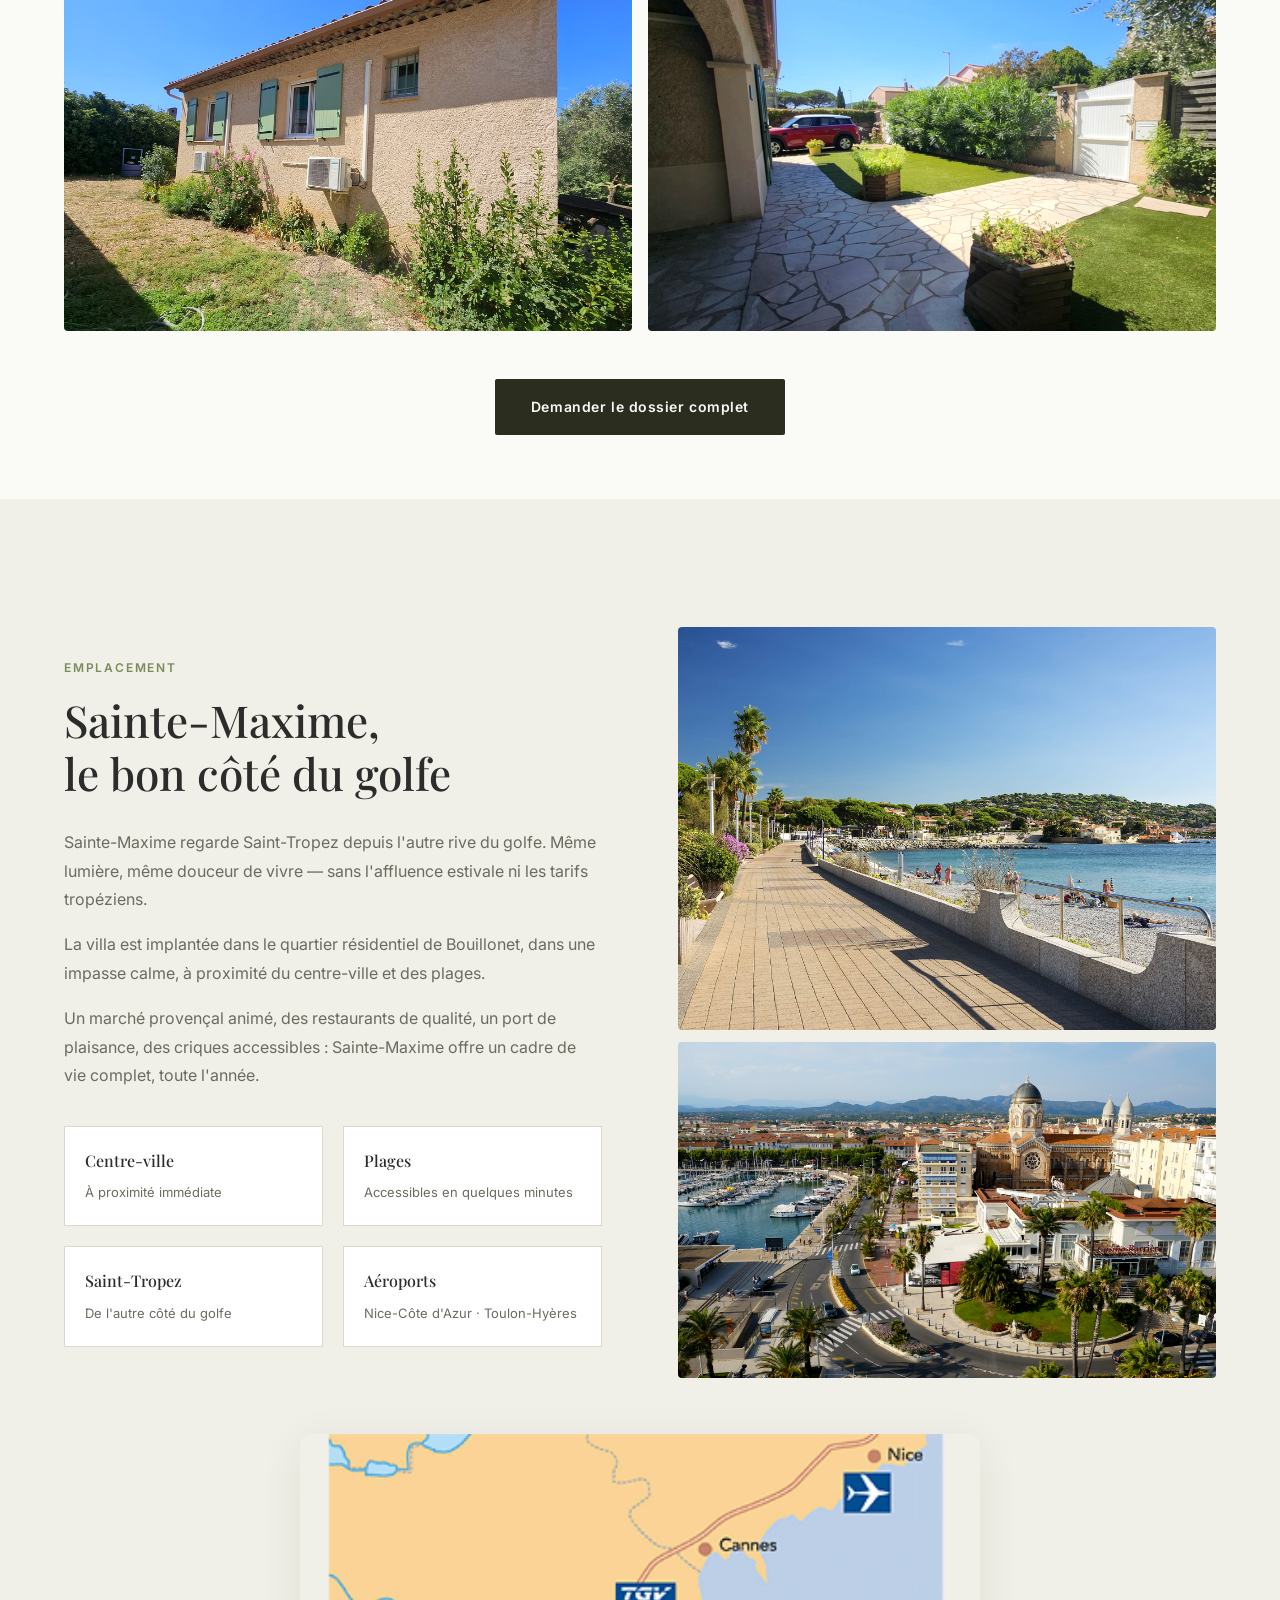
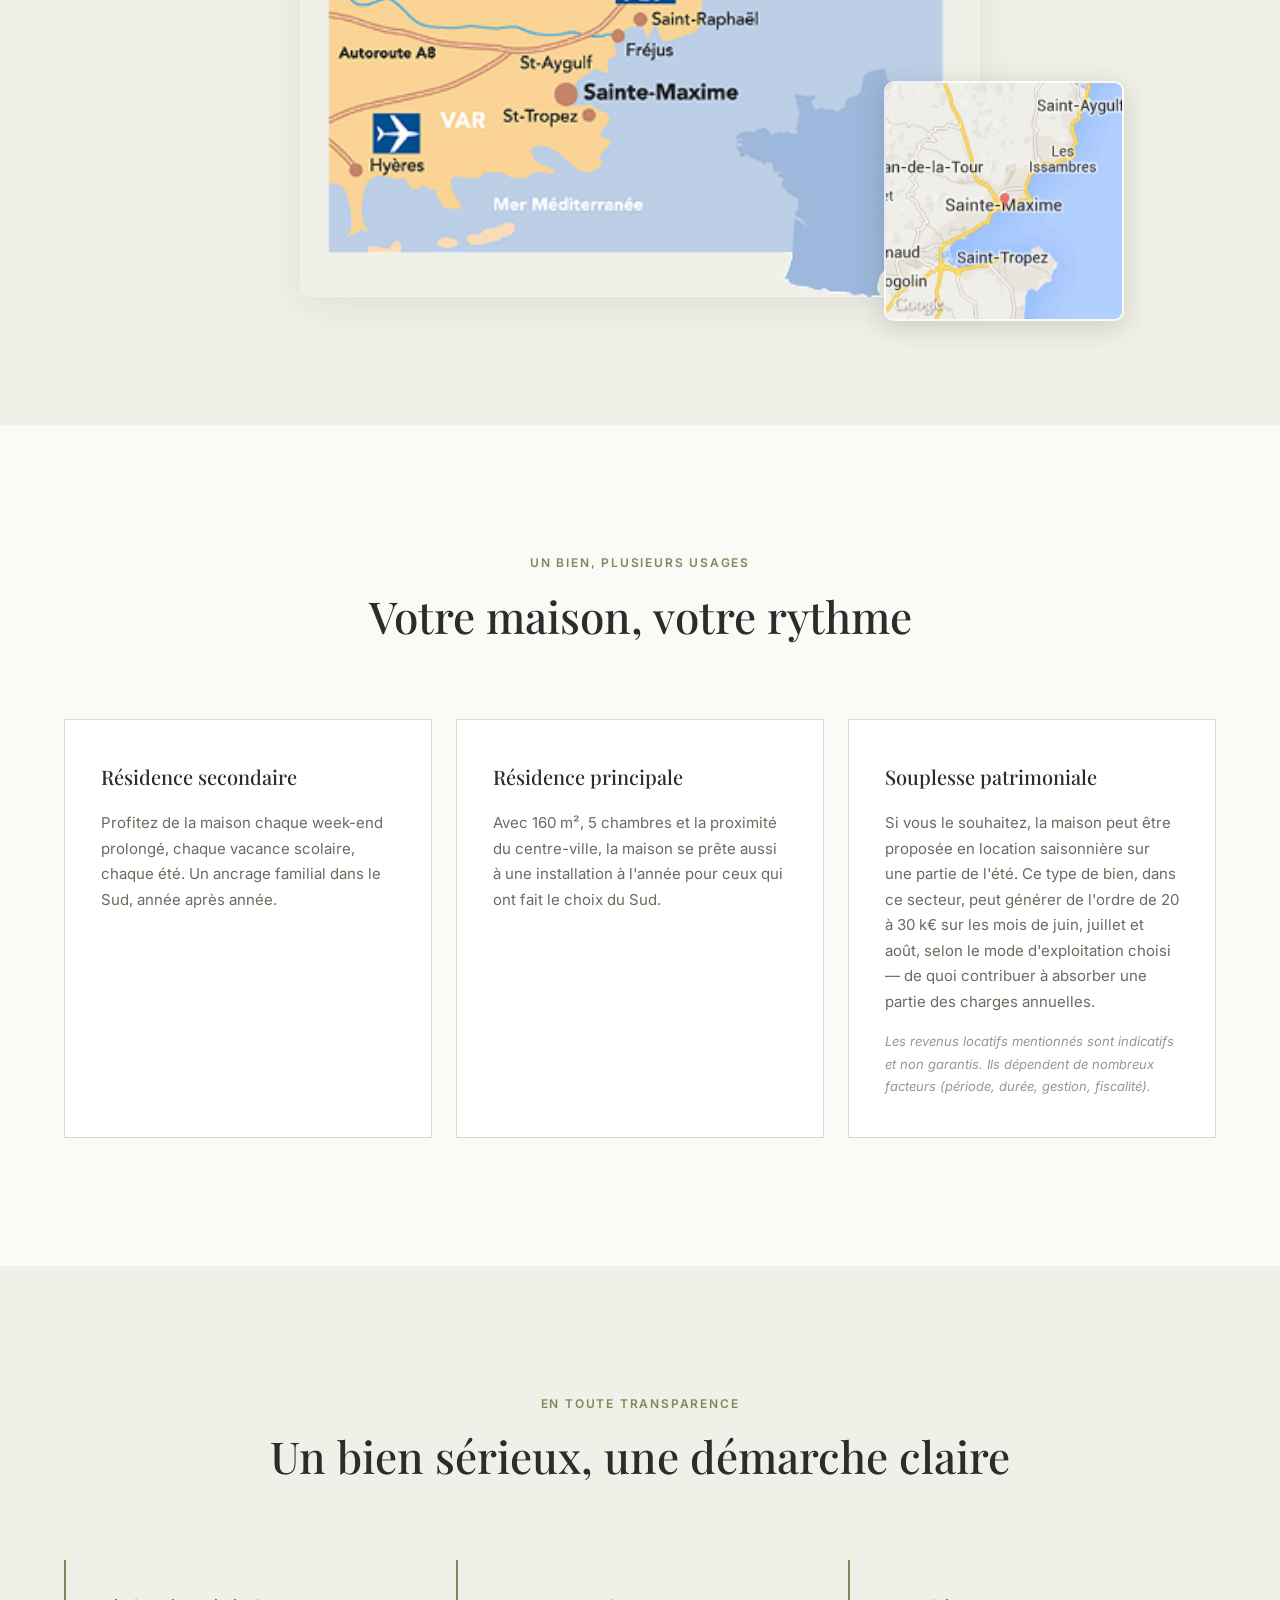
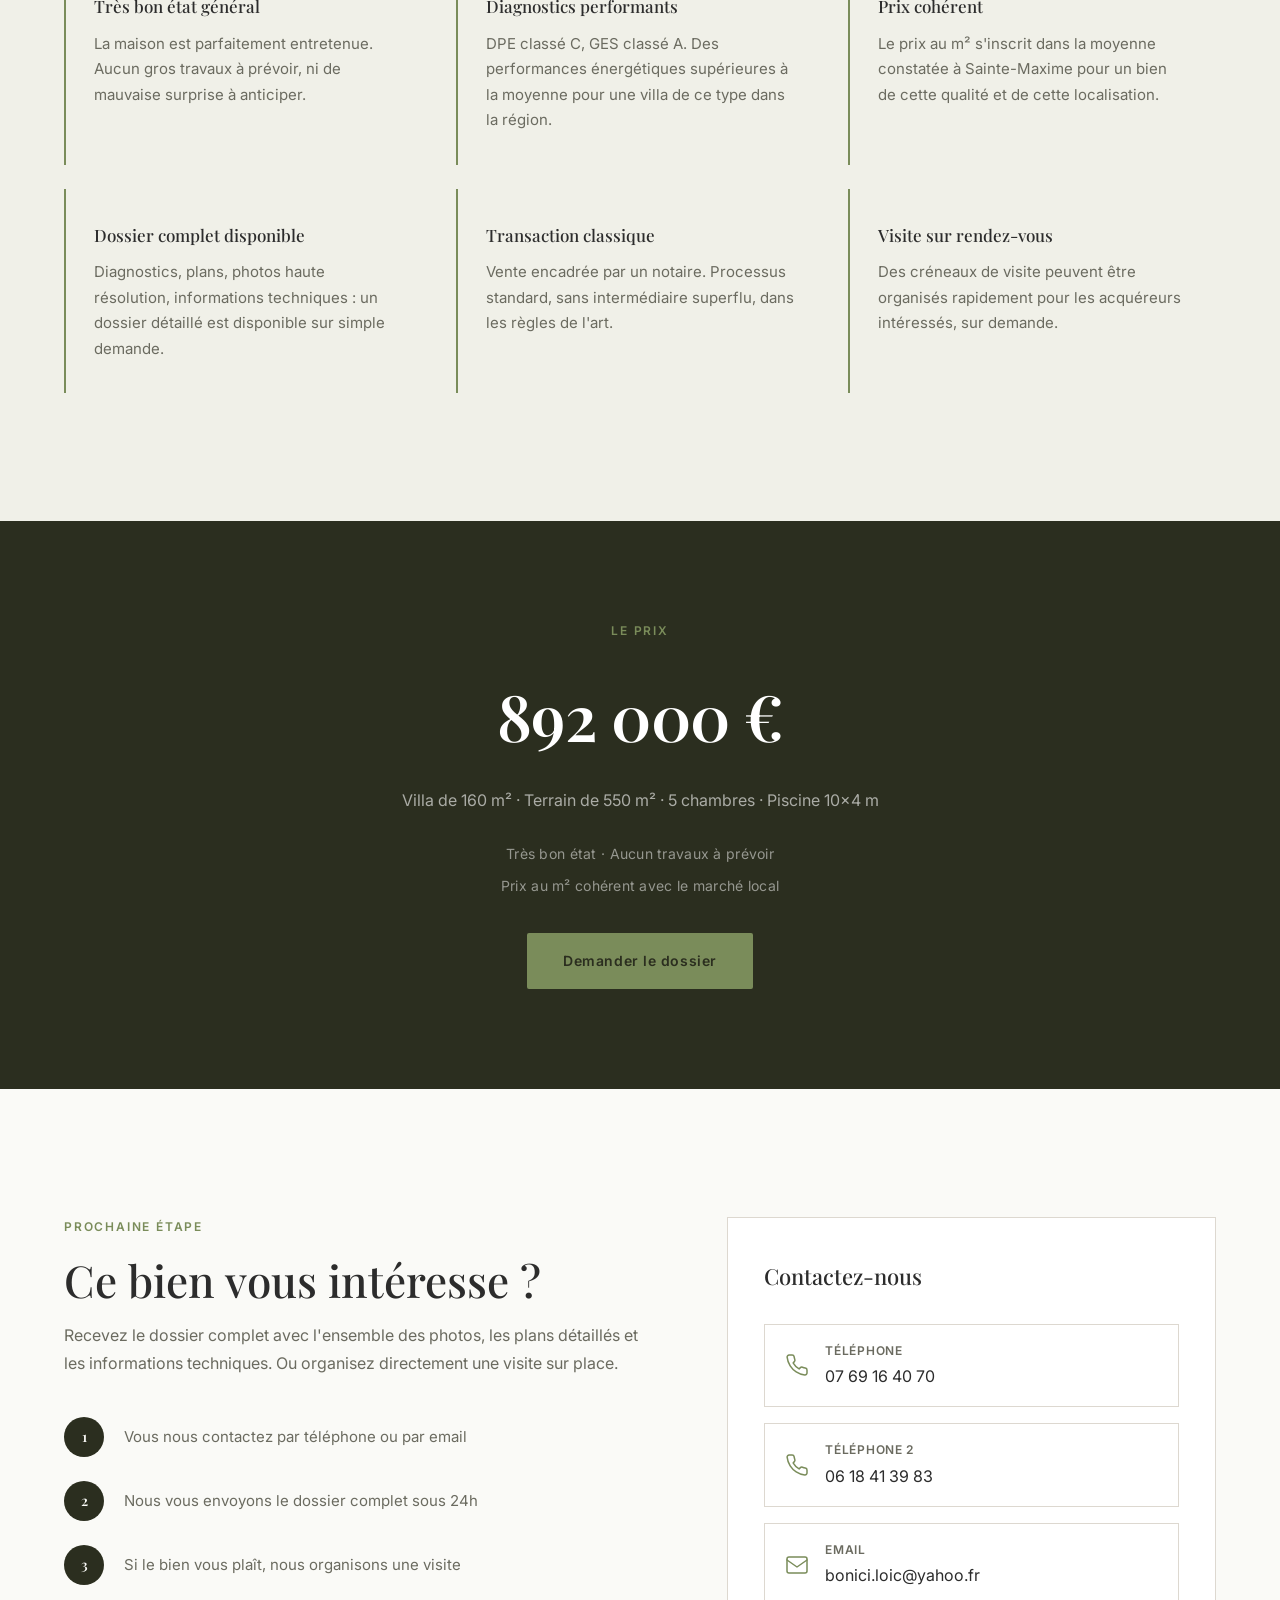
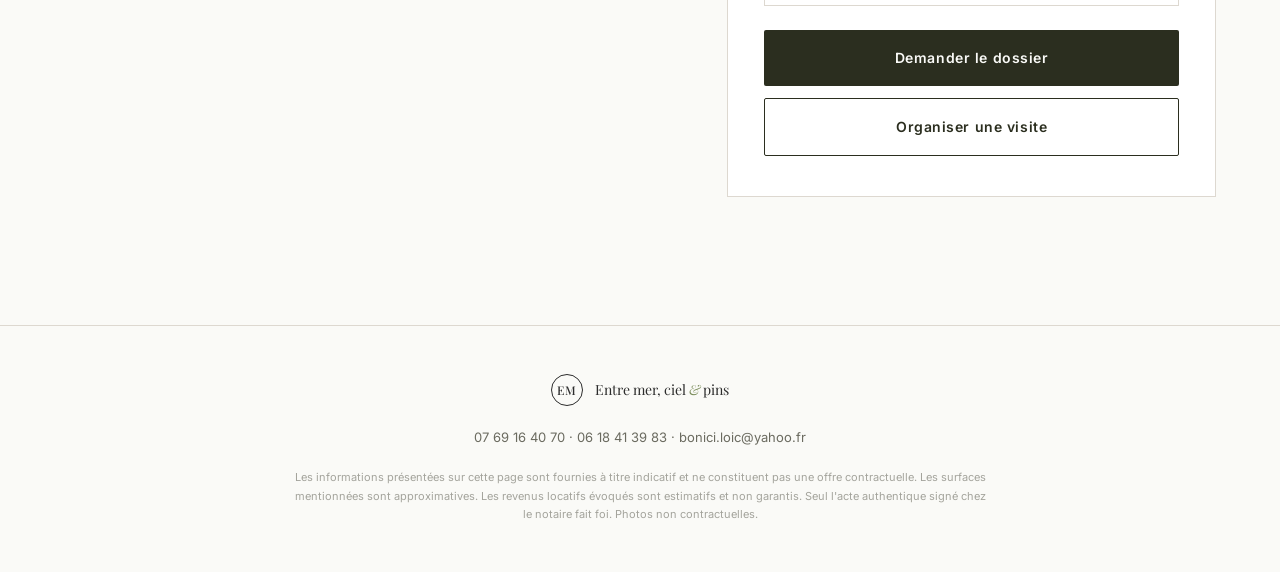
==== commit 09b16243: "Add files via upload" ====
--- a/index.html
+++ b/index.html
@@ -34,7 +34,6 @@
             <nav class="header-nav" aria-label="Navigation principale">
                 <a href="#bien">Le bien</a>
                 <a href="#galerie">Galerie</a>
-                <a href="#plans">Plans</a>
                 <a href="#localisation">Localisation</a>
             </nav>
             <a href="#contact" class="header-cta">Demander le dossier</a>
@@ -50,7 +49,6 @@
         <nav class="mobile-menu-nav">
             <a href="#bien">Le bien</a>
             <a href="#galerie">Galerie</a>
-            <a href="#plans">Plans</a>
             <a href="#localisation">Localisation</a>
             <a href="#contact" class="mobile-menu-cta">Demander le dossier</a>
         </nav>
@@ -74,11 +72,11 @@
                 <a href="#contact" class="btn btn-secondary">Organiser une visite</a>
             </div>
             <div class="hero-reassurance">
-                <span>892&nbsp;000&nbsp;€</span>
+                <span>160&nbsp;m²</span>
                 <span class="hero-dot"></span>
-                <span>Très bon état</span>
+                <span>5&nbsp;chambres</span>
                 <span class="hero-dot"></span>
-                <span>Aucun travaux</span>
+                <span>Piscine</span>
             </div>
         </div>
         <div class="hero-scroll" aria-hidden="true">
@@ -178,10 +176,6 @@
 
             <div class="keyfacts-grid">
                 <div class="keyfact">
-                    <span class="keyfact-value">892 000 €</span>
-                    <span class="keyfact-label">Prix de vente</span>
-                </div>
-                <div class="keyfact">
                     <span class="keyfact-value">160 m²</span>
                     <span class="keyfact-label">Surface habitable</span>
                 </div>
@@ -211,7 +205,7 @@
                 </div>
                 <div class="keyfact">
                     <span class="keyfact-value">3</span>
-                    <span class="keyfact-label">Places de stationnement</span>
+                    <span class="keyfact-label">Stationnement</span>
                 </div>
                 <div class="keyfact">
                     <span class="keyfact-value">Oui</span>
@@ -219,7 +213,7 @@
                 </div>
             </div>
 
-            <p class="keyfacts-note">Prix au m² dans la moyenne du marché local à Sainte-Maxime. Dossier technique complet disponible sur demande.</p>
+            <p class="keyfacts-note">Dossier technique complet disponible sur demande.</p>
         </div>
     </section>
 
@@ -235,51 +229,88 @@
             </div>
         </div>
 
-        <div class="gallery-grid">
-            <figure class="gallery-item gallery-item--hero">
+        <!-- Grande image : séjour -->
+        <div class="gallery-hero-img">
+            <figure class="gallery-item">
                 <img src="assets/photos/living-room.jpg" alt="Séjour avec poutres apparentes, cheminée et baies vitrées ouvrant sur la terrasse" width="1200" height="800" loading="lazy">
             </figure>
+        </div>
+
+        <!-- Slider : espaces de vie -->
+        <div class="container">
+            <div class="slider-section">
+                <p class="slider-label">Les espaces de vie</p>
+                <div class="slider" data-slider>
+                    <div class="slider-track">
+                        <figure class="slider-slide">
+                            <img src="assets/photos/kitchen.jpg" alt="Cuisine moderne équipée avec plan de travail central" loading="lazy">
+                        </figure>
+                        <figure class="slider-slide">
+                            <img src="assets/photos/gallery-01.jpg" alt="Salle à manger lumineuse avec poutres peintes et vue jardin" loading="lazy">
+                        </figure>
+                        <figure class="slider-slide">
+                            <img src="assets/photos/gallery-11.jpg" alt="Terrasse couverte avec barbecue en pierre et coin repas" loading="lazy">
+                        </figure>
+                        <figure class="slider-slide">
+                            <img src="assets/photos/gallery-12.jpg" alt="Cuisine vue depuis un autre angle" loading="lazy">
+                        </figure>
+                    </div>
+                    <button class="slider-btn slider-btn--prev" aria-label="Photo précédente">
+                        <svg width="20" height="20" viewBox="0 0 24 24" fill="none"><path d="M15 18l-6-6 6-6" stroke="currentColor" stroke-width="2" stroke-linecap="round" stroke-linejoin="round"/></svg>
+                    </button>
+                    <button class="slider-btn slider-btn--next" aria-label="Photo suivante">
+                        <svg width="20" height="20" viewBox="0 0 24 24" fill="none"><path d="M9 18l6-6-6-6" stroke="currentColor" stroke-width="2" stroke-linecap="round" stroke-linejoin="round"/></svg>
+                    </button>
+                </div>
+            </div>
+        </div>
+
+        <!-- Grande image : extérieur jardin -->
+        <div class="gallery-hero-img">
             <figure class="gallery-item">
-                <img src="assets/photos/kitchen.jpg" alt="Cuisine moderne équipée avec plan de travail central" width="600" height="400" loading="lazy">
+                <img src="assets/photos/gallery-02.png" alt="Terrasse ombragée sous l'olivier avec vue sur le jardin méditerranéen" width="1200" height="600" loading="lazy">
+            </figure>
+        </div>
+
+        <!-- Slider : les chambres -->
+        <div class="container">
+            <div class="slider-section">
+                <p class="slider-label">Les chambres</p>
+                <div class="slider" data-slider>
+                    <div class="slider-track">
+                        <figure class="slider-slide">
+                            <img src="assets/photos/master-bedroom.jpg" alt="Chambre parentale aux murs lavande avec mobilier provençal" loading="lazy">
+                        </figure>
+                        <figure class="slider-slide">
+                            <img src="assets/photos/gallery-03.jpg" alt="Chambre avec parquet blanchi, rideaux fleuris et mobilier de charme" loading="lazy">
+                        </figure>
+                        <figure class="slider-slide">
+                            <img src="assets/photos/gallery-09.jpg" alt="Chambre lumineuse avec vue sur la verdure" loading="lazy">
+                        </figure>
+                        <figure class="slider-slide">
+                            <img src="assets/photos/gallery-10.png" alt="Chambre avec parquet blanchi et portes jaunes provençales" loading="lazy">
+                        </figure>
+                        <figure class="slider-slide">
+                            <img src="assets/photos/gallery-04.jpg" alt="Chambre d'enfant colorée avec climatisation" loading="lazy">
+                        </figure>
+                    </div>
+                    <button class="slider-btn slider-btn--prev" aria-label="Photo précédente">
+                        <svg width="20" height="20" viewBox="0 0 24 24" fill="none"><path d="M15 18l-6-6 6-6" stroke="currentColor" stroke-width="2" stroke-linecap="round" stroke-linejoin="round"/></svg>
+                    </button>
+                    <button class="slider-btn slider-btn--next" aria-label="Photo suivante">
+                        <svg width="20" height="20" viewBox="0 0 24 24" fill="none"><path d="M9 18l6-6-6-6" stroke="currentColor" stroke-width="2" stroke-linecap="round" stroke-linejoin="round"/></svg>
+                    </button>
+                </div>
+            </div>
+        </div>
+
+        <!-- Grande image : façade + duo salles d'eau -->
+        <div class="gallery-duo">
+            <figure class="gallery-item">
+                <img src="assets/photos/gallery-05.jpg" alt="Façade de la villa avec volets lavande et végétation méditerranéenne" loading="lazy">
             </figure>
             <figure class="gallery-item">
-                <img src="assets/photos/master-bedroom.jpg" alt="Chambre parentale aux murs lavande avec lits et mobilier provençal" width="600" height="400" loading="lazy">
-            </figure>
-            <figure class="gallery-item">
-                <img src="assets/photos/gallery-01.jpg" alt="Salle à manger lumineuse avec poutres peintes et vue jardin" width="600" height="400" loading="lazy">
-            </figure>
-            <figure class="gallery-item gallery-item--wide">
-                <img src="assets/photos/gallery-02.jpg" alt="Terrasse ombragée sous l'olivier avec vue sur le jardin méditerranéen" width="900" height="500" loading="lazy">
-            </figure>
-            <figure class="gallery-item">
-                <img src="assets/photos/gallery-03.jpg" alt="Chambre avec parquet blanchi, rideaux fleuris et mobilier de charme" width="600" height="400" loading="lazy">
-            </figure>
-            <figure class="gallery-item">
-                <img src="assets/photos/gallery-04.jpg" alt="Chambre d'enfant colorée avec climatisation" width="600" height="400" loading="lazy">
-            </figure>
-            <figure class="gallery-item gallery-item--tall">
-                <img src="assets/photos/gallery-05.jpg" alt="Façade de la villa avec volets lavande et végétation méditerranéenne" width="600" height="900" loading="lazy">
-            </figure>
-            <figure class="gallery-item">
-                <img src="assets/photos/gallery-06.jpg" alt="Salle de bain avec douche à l'italienne" width="600" height="400" loading="lazy">
-            </figure>
-            <figure class="gallery-item">
-                <img src="assets/photos/gallery-07.jpg" alt="Salle d'eau avec meuble vasque et douche" width="600" height="400" loading="lazy">
-            </figure>
-            <figure class="gallery-item gallery-item--wide">
-                <img src="assets/photos/gallery-08.jpg" alt="Allée d'entrée en pierre naturelle avec jardin paysager" width="900" height="500" loading="lazy">
-            </figure>
-            <figure class="gallery-item">
-                <img src="assets/photos/gallery-09.jpg" alt="Chambre lumineuse avec vue sur la verdure" width="600" height="400" loading="lazy">
-            </figure>
-            <figure class="gallery-item">
-                <img src="assets/photos/gallery-10.jpg" alt="Chambre avec parquet blanchi et portes jaunes provençales" width="600" height="400" loading="lazy">
-            </figure>
-            <figure class="gallery-item">
-                <img src="assets/photos/gallery-11.jpg" alt="Terrasse couverte avec barbecue en pierre et coin repas" width="600" height="400" loading="lazy">
-            </figure>
-            <figure class="gallery-item">
-                <img src="assets/photos/gallery-12.jpg" alt="Cuisine vue depuis un autre angle" width="600" height="400" loading="lazy">
+                <img src="assets/photos/gallery-08.png" alt="Allée d'entrée en pierre naturelle avec jardin paysager" loading="lazy">
             </figure>
         </div>
 
@@ -291,59 +322,7 @@
     </section>
 
 
-    <!-- ============================================
-         SECTION — VIDÉO
-    ============================================= -->
-    <section class="section section-video" id="video">
-        <div class="container">
-            <div class="section-header">
-                <p class="section-overline">Visite immersive</p>
-                <h2 class="section-title">Parcourez la maison comme si vous y étiez</h2>
-            </div>
-
-            <div class="video-wrapper" id="videoWrapper">
-                <img src="assets/video/thumbnail.jpg" alt="Aperçu de la visite vidéo de la villa" class="video-thumbnail" width="1280" height="720" loading="lazy">
-                <button class="video-play-btn" aria-label="Lancer la visite vidéo">
-                    <svg width="72" height="72" viewBox="0 0 72 72" fill="none">
-                        <circle cx="36" cy="36" r="35" stroke="currentColor" stroke-width="2"/>
-                        <polygon points="28,22 52,36 28,50" fill="currentColor"/>
-                    </svg>
-                </button>
-            </div>
-        </div>
-    </section>
-
-
-    <!-- ============================================
-         SECTION — PLANS
-    ============================================= -->
-    <section class="section section-plans" id="plans">
-        <div class="container">
-            <div class="section-header">
-                <p class="section-overline">Organisation de l'espace</p>
-                <h2 class="section-title">Les plans de la maison</h2>
-                <p class="section-description">Cliquez sur un plan pour l'agrandir.</p>
-            </div>
-
-            <div class="plans-grid">
-                <figure class="plan-item" tabindex="0" role="button" aria-label="Agrandir le plan du rez-de-chaussée">
-                    <img src="assets/plans/plan-rdc.jpg" alt="Plan du rez-de-chaussée : entrée, séjour avec insert, cuisine équipée, chambre, salle d'eau, toilette, deux celliers" width="800" height="600" loading="lazy">
-                    <figcaption>
-                        <strong>Rez-de-chaussée</strong>
-                        <span>Hall d'entrée &middot; Séjour avec insert &middot; Cuisine équipée &middot; Chambre &middot; Salle d'eau &middot; Celliers</span>
-                    </figcaption>
-                </figure>
-
-                <figure class="plan-item" tabindex="0" role="button" aria-label="Agrandir le plan de l'étage">
-                    <img src="assets/plans/plan-etage.jpg" alt="Plan de l'étage : suite parentale avec salle d'eau privative, deux chambres, salle de bains, toilette indépendant" width="800" height="600" loading="lazy">
-                    <figcaption>
-                        <strong>Étage</strong>
-                        <span>Suite parentale avec salle d'eau &middot; 2&nbsp;chambres &middot; Salle de bains &middot; Toilette</span>
-                    </figcaption>
-                </figure>
-            </div>
-        </div>
-    </section>
+    <!-- Sections vidéo et plans : à réactiver quand les fichiers seront disponibles -->
 
 
     <!-- ============================================
@@ -380,10 +359,18 @@
                     </ul>
                 </div>
                 <div class="location-visual">
-                    <div class="location-map-placeholder">
-                        <p>Quartier Bouillonet<br><strong>Sainte-Maxime</strong></p>
-                        <span class="location-map-note">Golfe de Saint-Tropez &middot; Var &middot; Provence-Alpes-Côte d'Azur</span>
-                    </div>
+                    <div class="location-images">
+                        <img src="assets/photos/sainte_maxime-bord-de-plage.jpg" alt="Promenade en bord de plage à Sainte-Maxime" class="location-img-main" loading="lazy">
+                        <img src="assets/photos/sainte-maxime-saint-pons.jpg" alt="Vue panoramique sur le port et le centre-ville de Sainte-Maxime" class="location-img-secondary" loading="lazy">
+                    </div>
+                </div>
+            </div>
+
+            <!-- Carte éditoriale avec overlay -->
+            <div class="location-map-editorial">
+                <img src="assets/photos/map_access.gif" alt="Carte d'accès : Sainte-Maxime entre Hyères, Saint-Tropez, Fréjus et Nice" class="map-main" loading="lazy">
+                <div class="map-overlay-card">
+                    <img src="assets/photos/carte-saint-tropez-sainte-maxime.png" alt="Carte de proximité entre Sainte-Maxime et Saint-Tropez sur le golfe" loading="lazy">
                 </div>
             </div>
         </div>
@@ -454,6 +441,25 @@
                     <h3>Visite sur rendez-vous</h3>
                     <p>Des créneaux de visite peuvent être organisés rapidement pour les acquéreurs intéressés, sur demande.</p>
                 </div>
+            </div>
+        </div>
+    </section>
+
+
+    <!-- ============================================
+         SECTION — PRIX
+    ============================================= -->
+    <section class="section section-pricing" id="prix">
+        <div class="container">
+            <div class="pricing-inner">
+                <p class="section-overline">Le prix</p>
+                <div class="pricing-amount">892&nbsp;000&nbsp;€</div>
+                <p class="pricing-detail">Villa de 160&nbsp;m² &middot; Terrain de 550&nbsp;m² &middot; 5&nbsp;chambres &middot; Piscine 10&times;4&nbsp;m</p>
+                <div class="pricing-highlights">
+                    <span>Très bon état &middot; Aucun travaux à prévoir</span>
+                    <span>Prix au m² cohérent avec le marché local</span>
+                </div>
+                <a href="#contact" class="btn btn-primary">Demander le dossier</a>
             </div>
         </div>
     </section>
@@ -489,25 +495,31 @@
                 <div class="contact-card">
                     <h3>Contactez-nous</h3>
                     <div class="contact-methods">
-                        <a href="tel:TELEPHONE_CONTACT" class="contact-method">
+                        <a href="tel:+33769164070" class="contact-method">
                             <svg width="24" height="24" viewBox="0 0 24 24" fill="none"><path d="M22 16.92v3a2 2 0 01-2.18 2 19.79 19.79 0 01-8.63-3.07 19.5 19.5 0 01-6-6 19.79 19.79 0 01-3.07-8.67A2 2 0 014.11 2h3a2 2 0 012 1.72 12.84 12.84 0 00.7 2.81 2 2 0 01-.45 2.11L8.09 9.91a16 16 0 006 6l1.27-1.27a2 2 0 012.11-.45 12.84 12.84 0 002.81.7A2 2 0 0122 16.92z" stroke="currentColor" stroke-width="1.5" stroke-linecap="round" stroke-linejoin="round"/></svg>
                             <div>
                                 <strong>Téléphone</strong>
-                                <span>TELEPHONE_CONTACT</span>
+                                <span>07 69 16 40 70</span>
                             </div>
                         </a>
-                        <a href="mailto:EMAIL_CONTACT" class="contact-method">
+                        <a href="tel:+33618413983" class="contact-method">
+                            <svg width="24" height="24" viewBox="0 0 24 24" fill="none"><path d="M22 16.92v3a2 2 0 01-2.18 2 19.79 19.79 0 01-8.63-3.07 19.5 19.5 0 01-6-6 19.79 19.79 0 01-3.07-8.67A2 2 0 014.11 2h3a2 2 0 012 1.72 12.84 12.84 0 00.7 2.81 2 2 0 01-.45 2.11L8.09 9.91a16 16 0 006 6l1.27-1.27a2 2 0 012.11-.45 12.84 12.84 0 002.81.7A2 2 0 0122 16.92z" stroke="currentColor" stroke-width="1.5" stroke-linecap="round" stroke-linejoin="round"/></svg>
+                            <div>
+                                <strong>Téléphone 2</strong>
+                                <span>06 18 41 39 83</span>
+                            </div>
+                        </a>
+                        <a href="mailto:bonici.loic@yahoo.fr" class="contact-method">
                             <svg width="24" height="24" viewBox="0 0 24 24" fill="none"><rect x="2" y="4" width="20" height="16" rx="2" stroke="currentColor" stroke-width="1.5"/><path d="M22 7l-10 7L2 7" stroke="currentColor" stroke-width="1.5" stroke-linecap="round" stroke-linejoin="round"/></svg>
                             <div>
                                 <strong>Email</strong>
-                                <span>EMAIL_CONTACT</span>
+                                <span>bonici.loic@yahoo.fr</span>
                             </div>
                         </a>
                     </div>
-                    <p class="contact-name">NOM_CONTACT</p>
                     <div class="contact-actions">
-                        <a href="mailto:EMAIL_CONTACT?subject=Demande de dossier — Villa Sainte-Maxime" class="btn btn-primary btn-full">Demander le dossier</a>
-                        <a href="mailto:EMAIL_CONTACT?subject=Demande de visite — Villa Sainte-Maxime" class="btn btn-outline btn-full">Organiser une visite</a>
+                        <a href="mailto:bonici.loic@yahoo.fr?subject=Demande de dossier — Villa Sainte-Maxime" class="btn btn-primary btn-full">Demander le dossier</a>
+                        <a href="mailto:bonici.loic@yahoo.fr?subject=Demande de visite — Villa Sainte-Maxime" class="btn btn-outline btn-full">Organiser une visite</a>
                     </div>
                 </div>
             </div>
@@ -526,7 +538,7 @@
                     <span class="logo-text">Entre mer, ciel <em>&</em> pins</span>
                 </div>
                 <div class="footer-contact">
-                    <p>NOM_CONTACT &middot; <a href="tel:TELEPHONE_CONTACT">TELEPHONE_CONTACT</a> &middot; <a href="mailto:EMAIL_CONTACT">EMAIL_CONTACT</a></p>
+                    <p><a href="tel:+33769164070">07 69 16 40 70</a> &middot; <a href="tel:+33618413983">06 18 41 39 83</a> &middot; <a href="mailto:bonici.loic@yahoo.fr">bonici.loic@yahoo.fr</a></p>
                 </div>
                 <div class="footer-legal">
                     <p>Les informations présentées sur cette page sont fournies à titre indicatif et ne constituent pas une offre contractuelle. Les surfaces mentionnées sont approximatives. Les revenus locatifs évoqués sont estimatifs et non garantis. Seul l'acte authentique signé chez le notaire fait foi. Photos non contractuelles.</p>
@@ -553,17 +565,6 @@
         <div class="lightbox-counter"></div>
     </div>
 
-    <!-- Video Modal -->
-    <div class="video-modal" id="videoModal" role="dialog" aria-modal="true" aria-label="Visite vidéo" aria-hidden="true">
-        <button class="video-modal-close" aria-label="Fermer la vidéo">&times;</button>
-        <div class="video-modal-content">
-            <video id="videoPlayer" controls playsinline>
-                <source src="assets/video/visite-maison.mp4" type="video/mp4">
-                Votre navigateur ne prend pas en charge la lecture vidéo.
-            </video>
-        </div>
-    </div>
-
     <script src="script.js"></script>
 </body>
 </html>
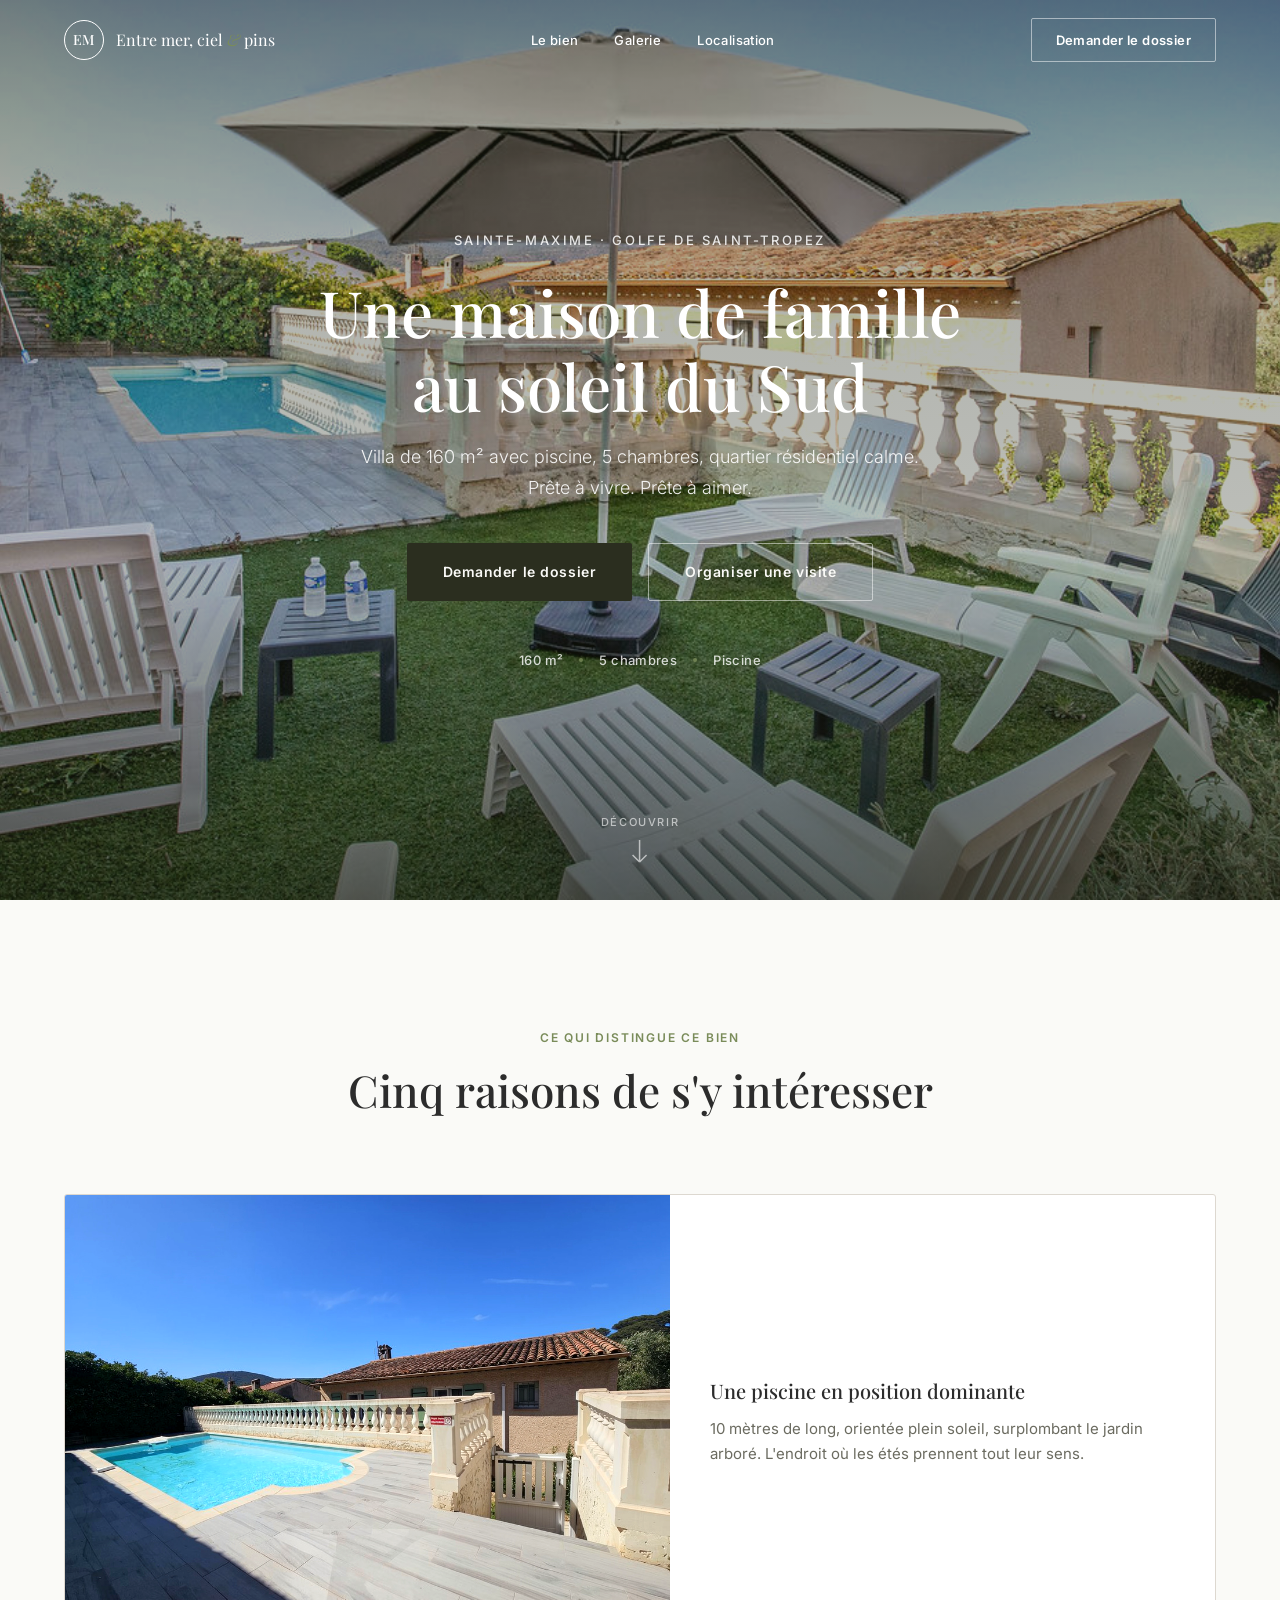
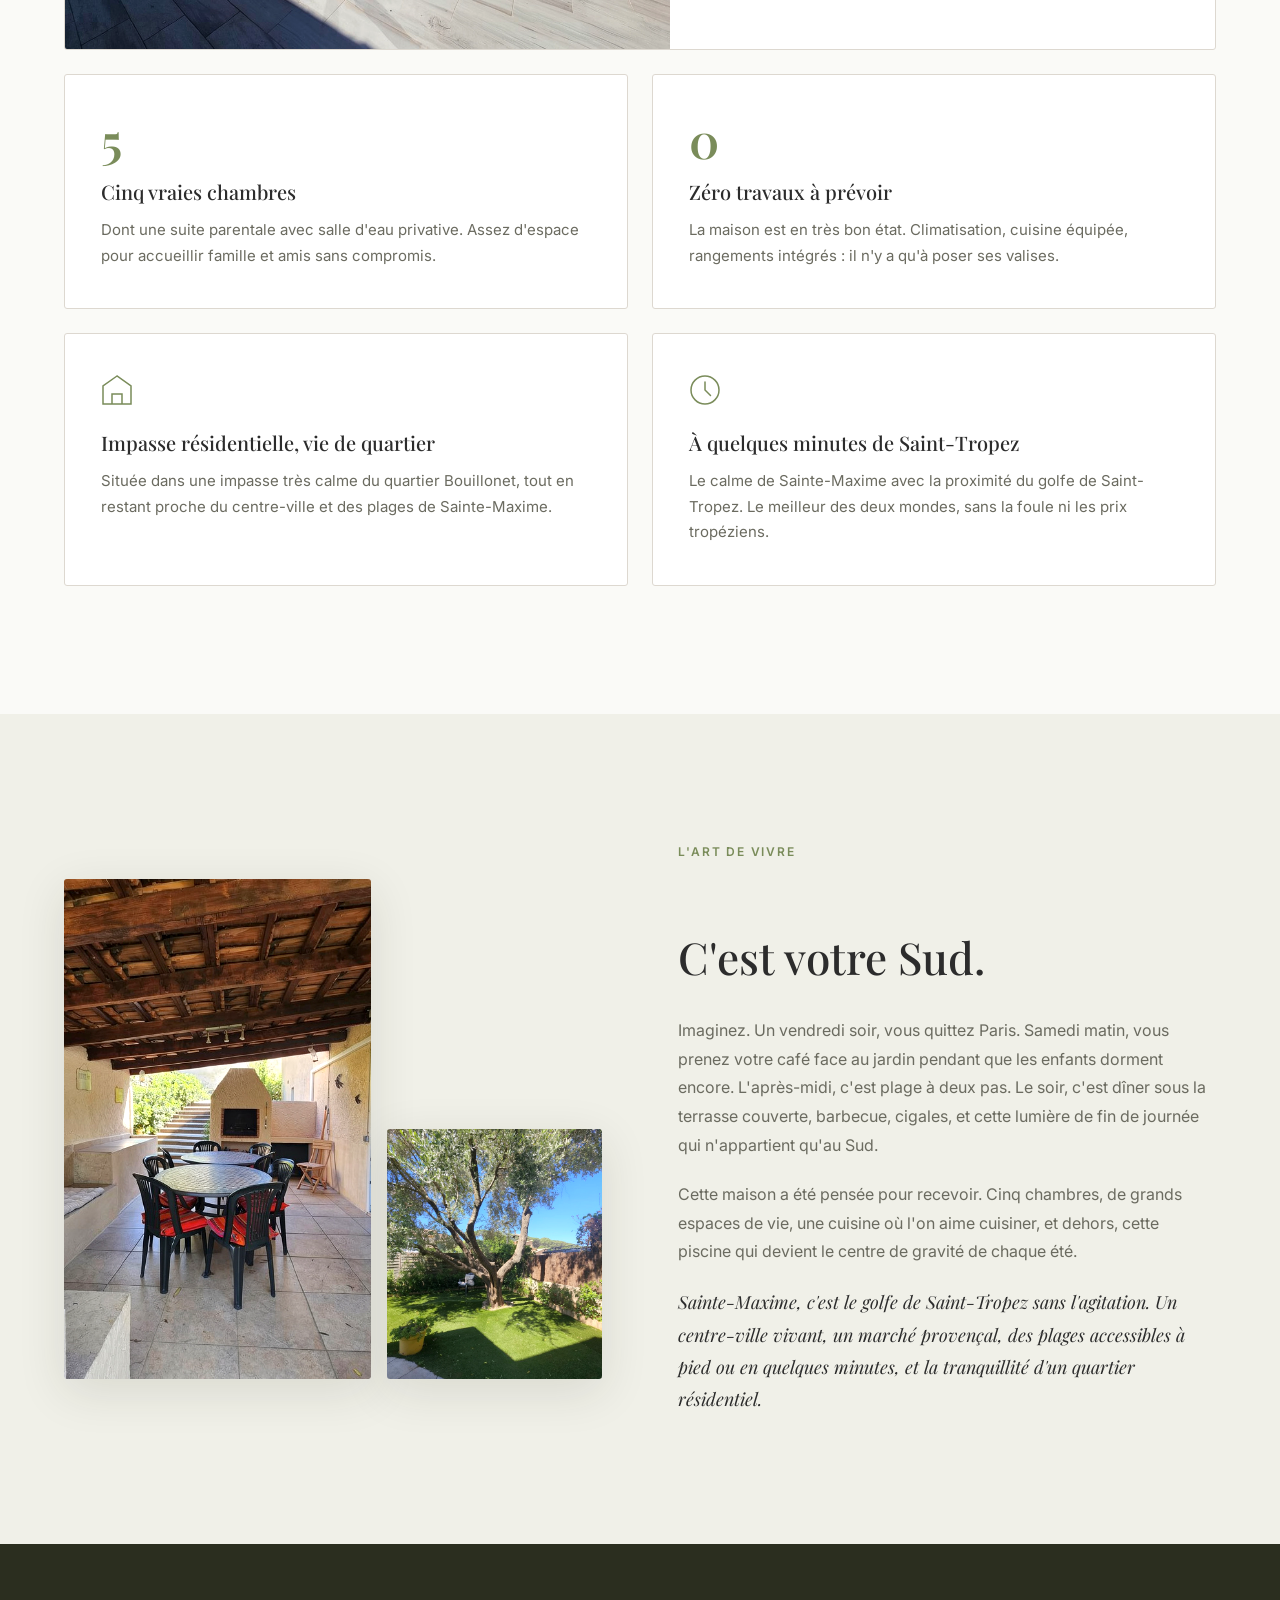
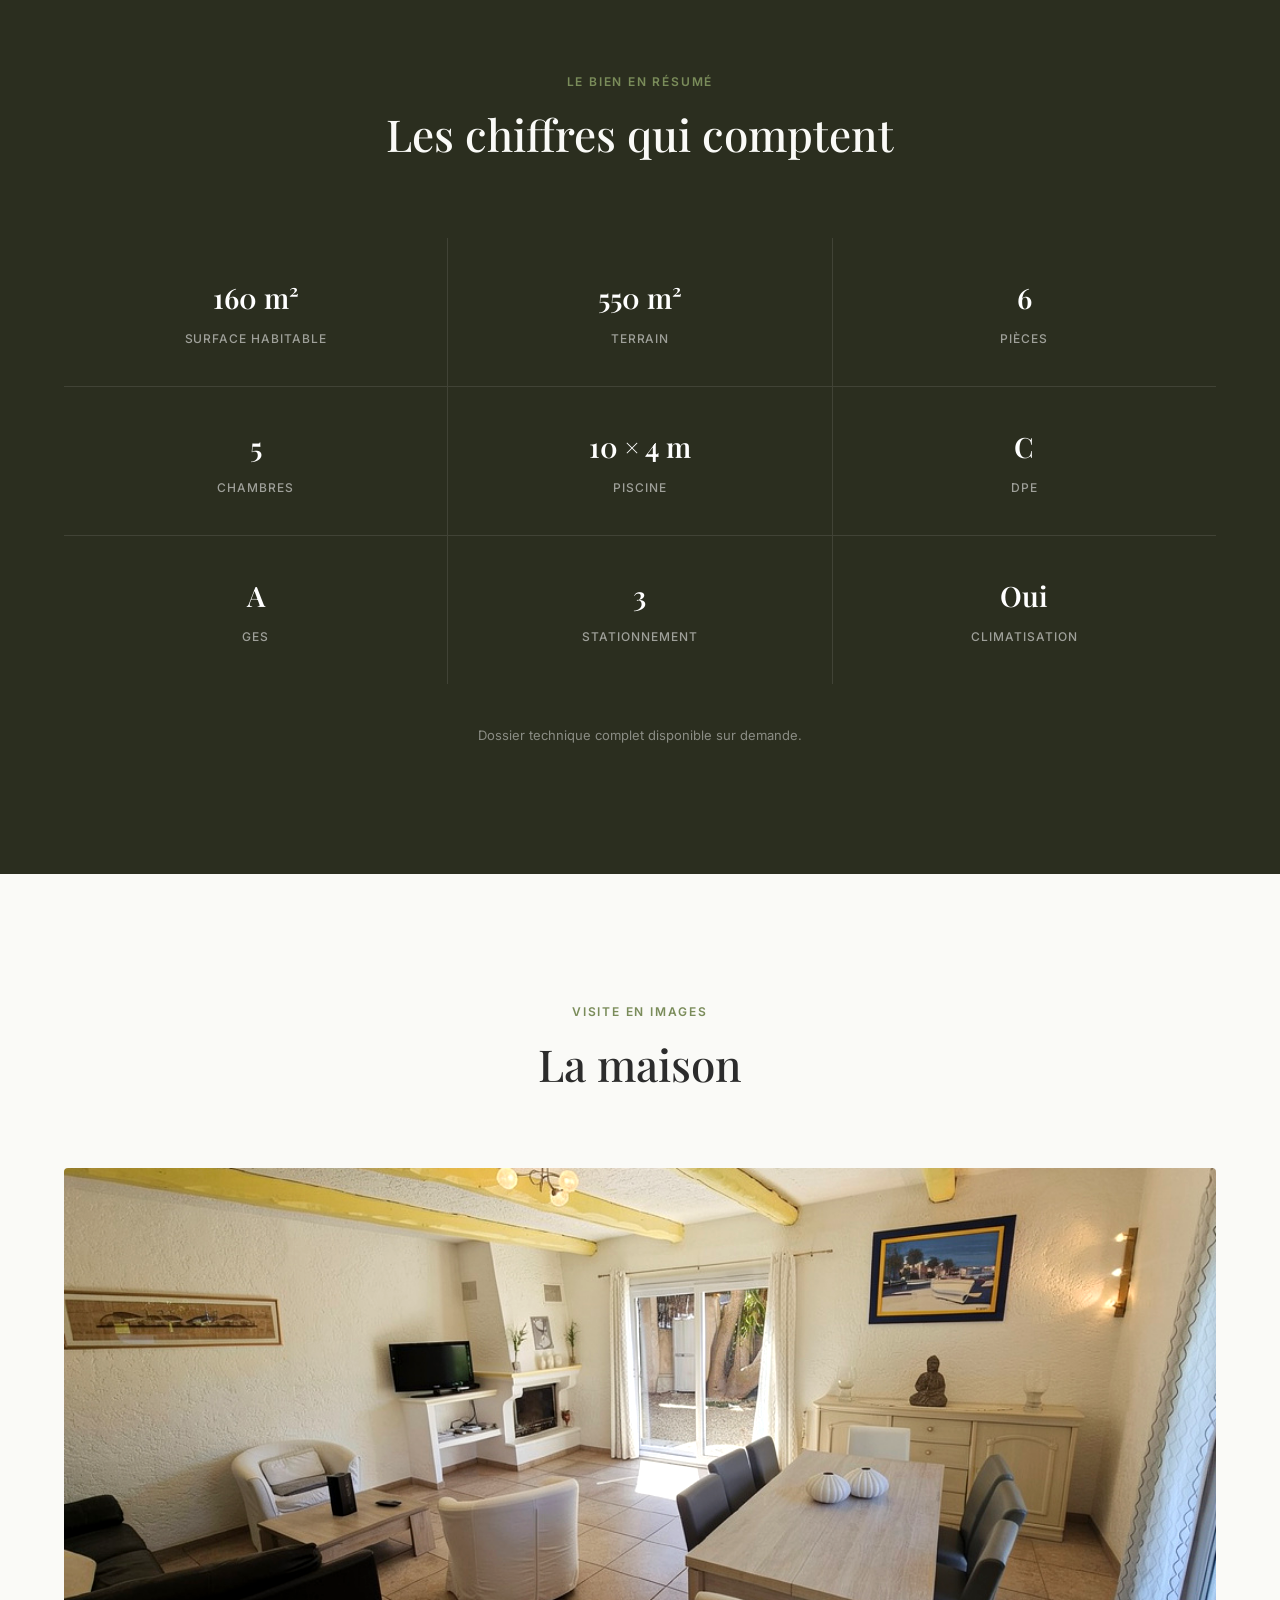
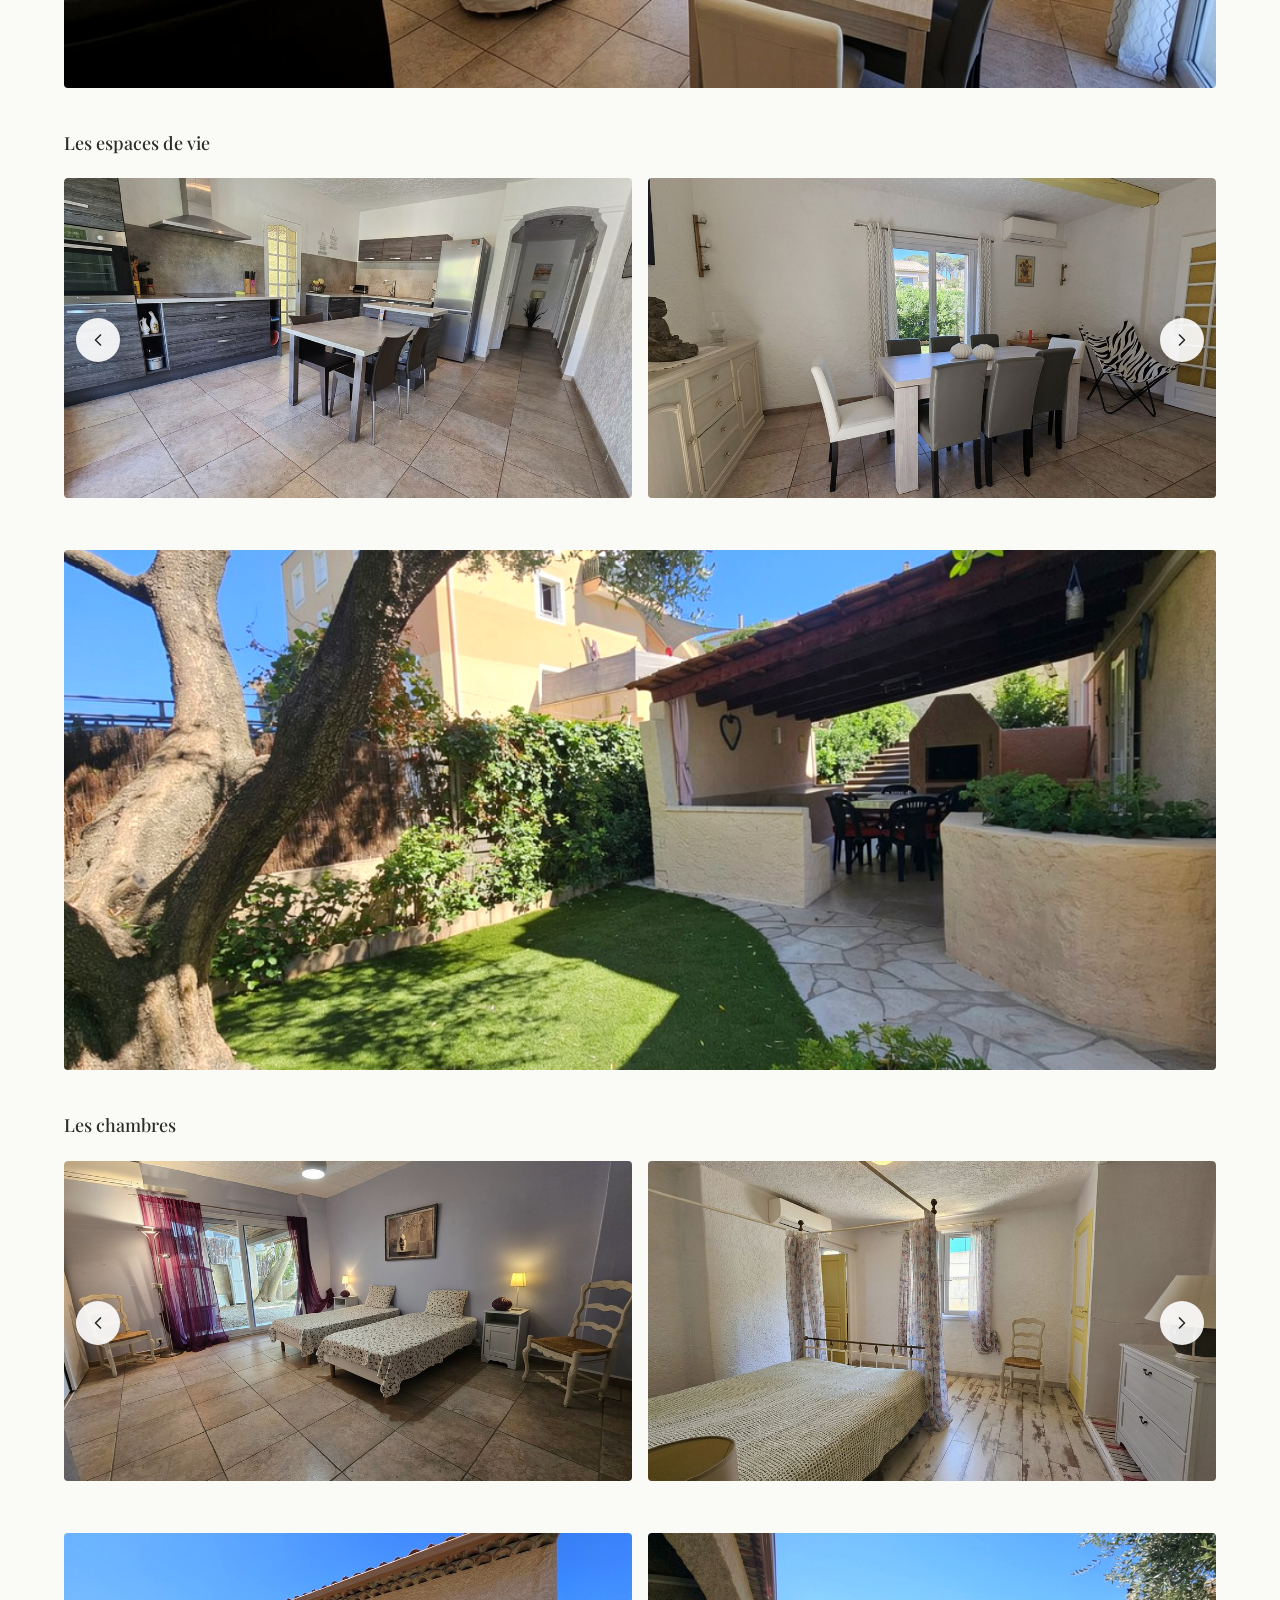
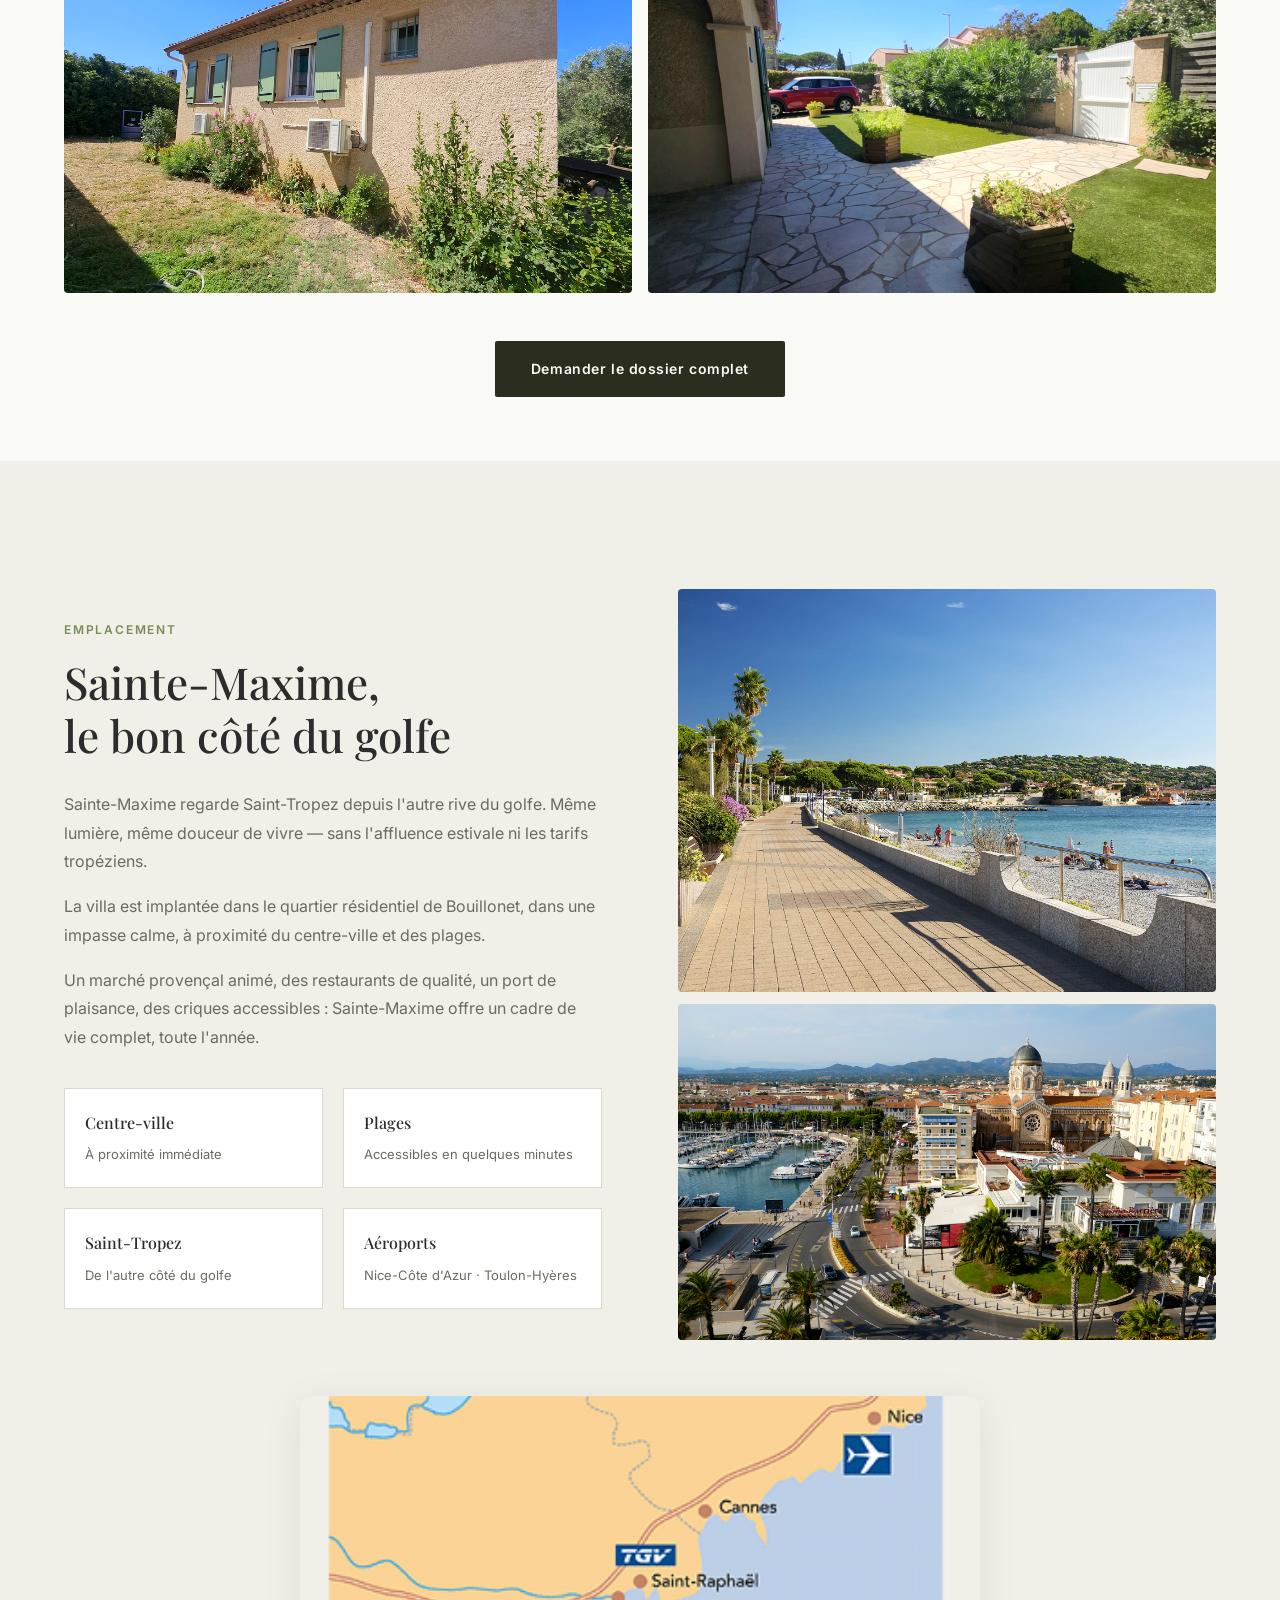
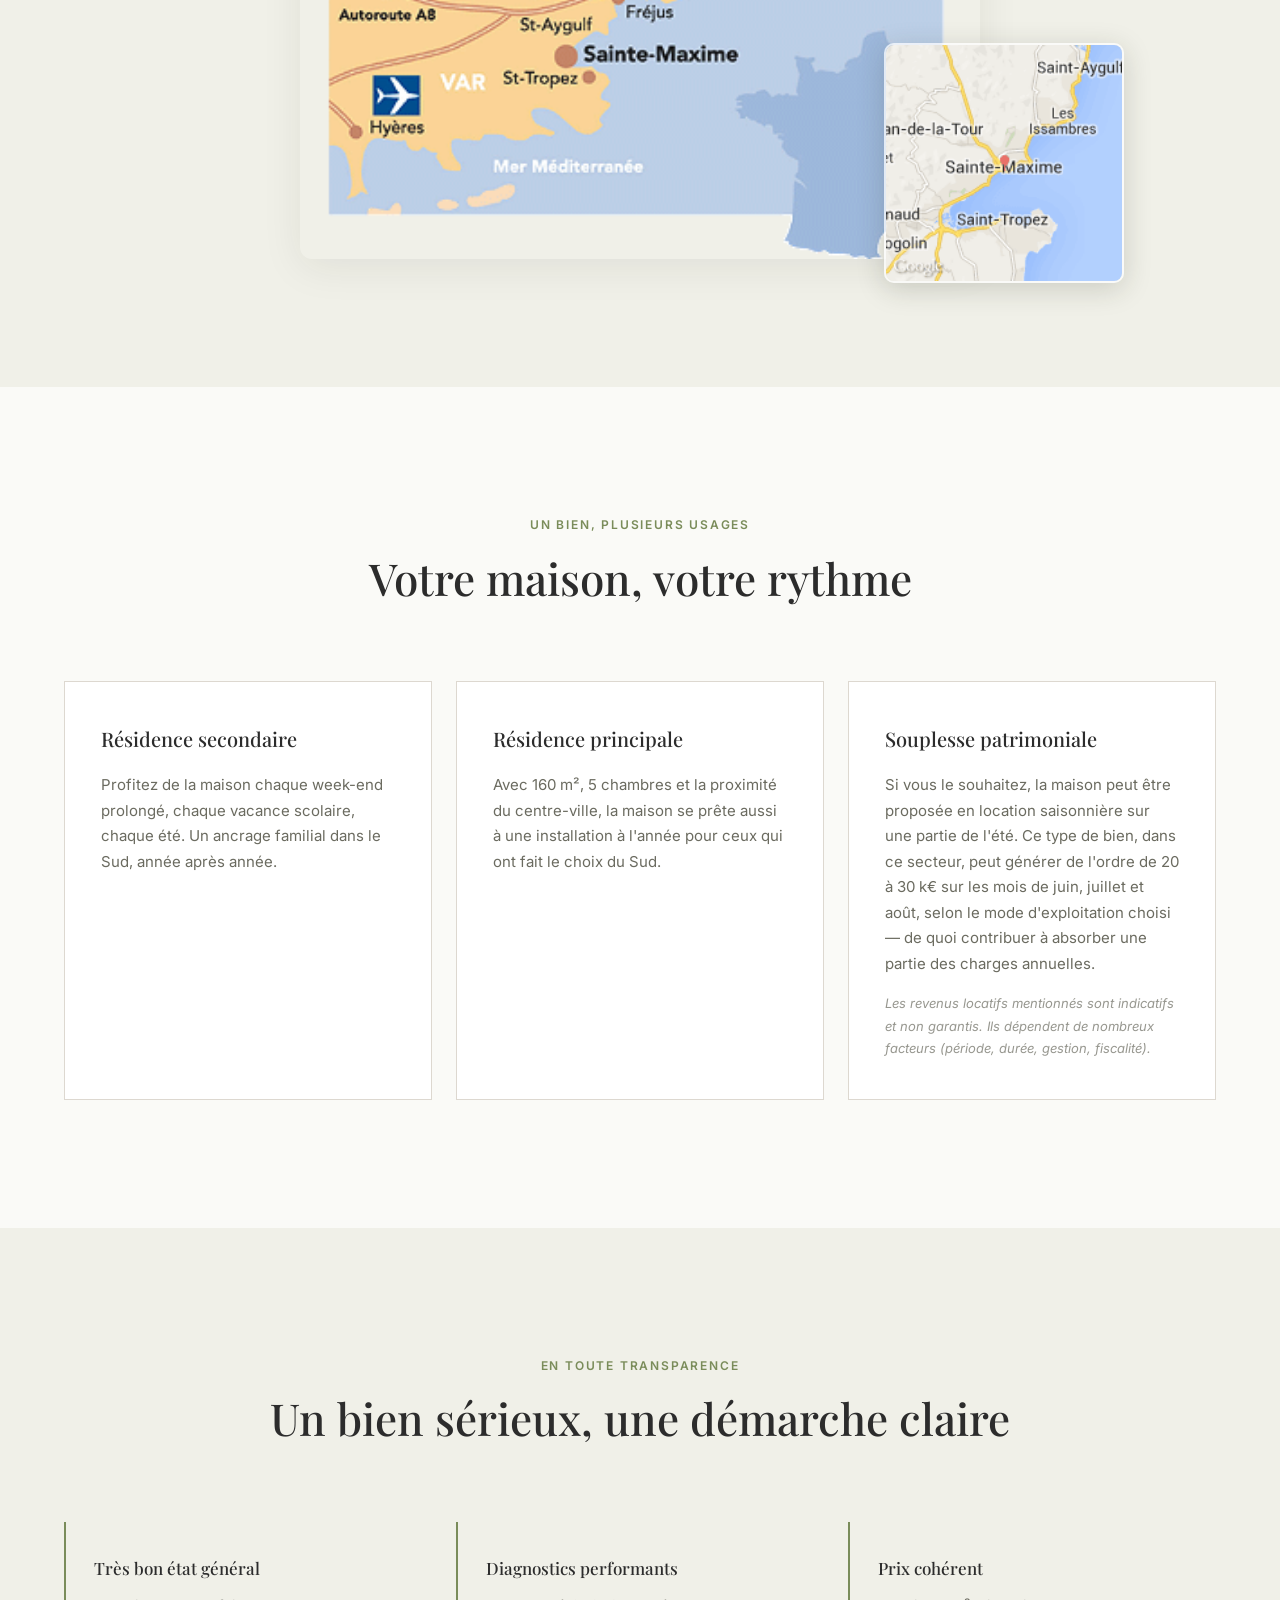
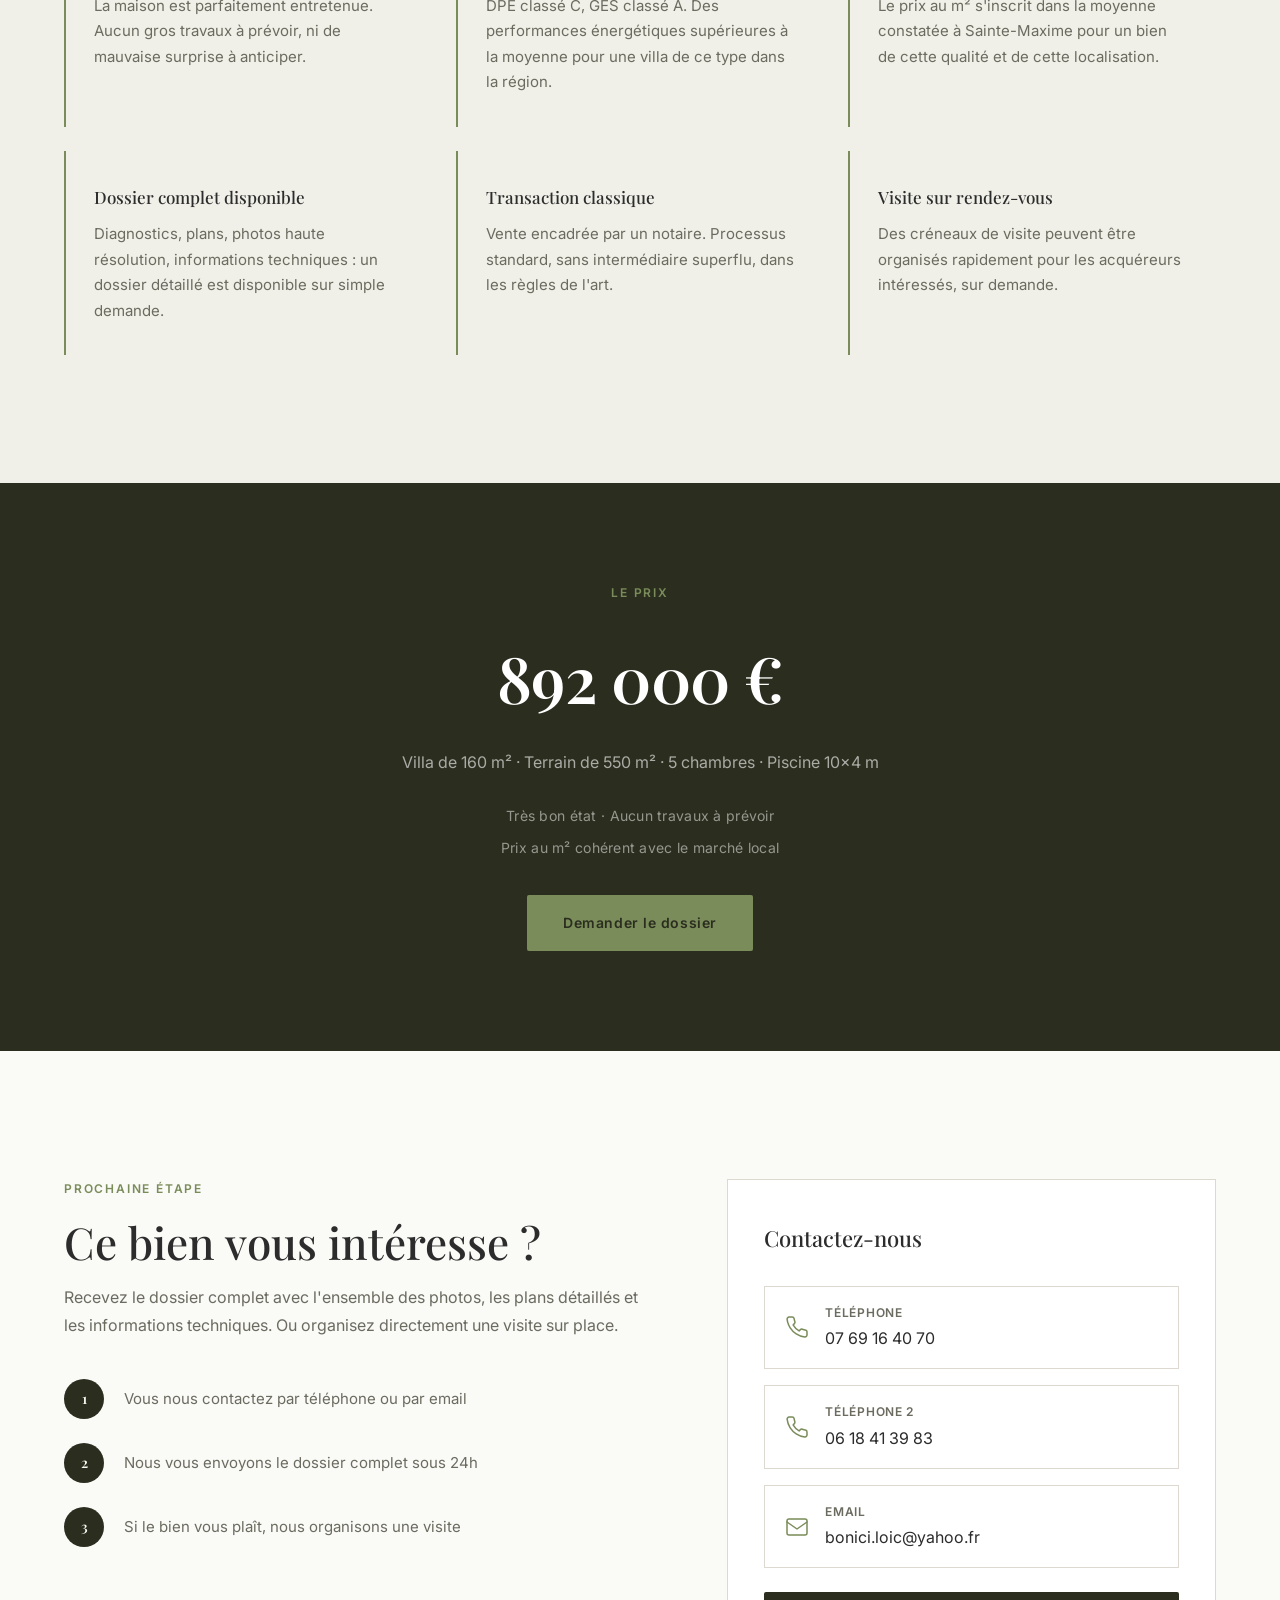
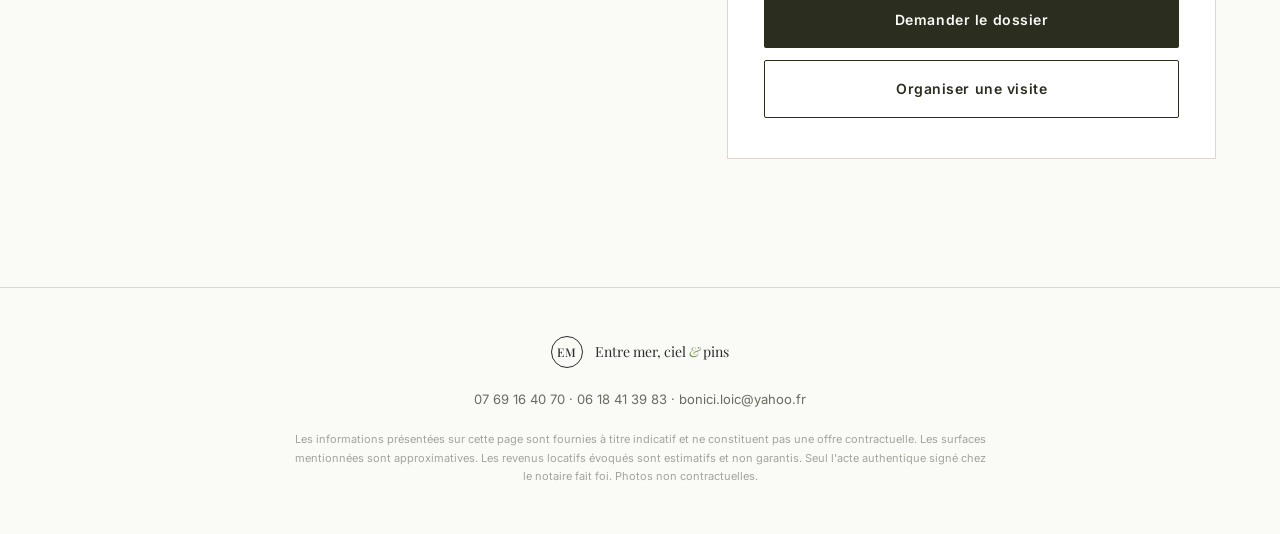
==== commit 797ab203: "Update index.html" ====
--- a/index.html
+++ b/index.html
@@ -151,12 +151,12 @@
                 </div>
                 <div class="lifestyle-content">
                     <p class="section-overline">L'art de vivre</p>
-                    <h2 class="section-title">Ce n'est pas une maison.<br>C'est votre Sud.</h2>
+                    <h2 class="section-title"><br>C'est votre Sud.</h2>
                     <div class="lifestyle-text">
                         <p>Imaginez. Un vendredi soir, vous quittez Paris. Samedi matin, vous prenez votre café face au jardin pendant que les enfants dorment encore. L'après-midi, c'est plage à deux pas. Le soir, c'est dîner sous la terrasse couverte, barbecue, cigales, et cette lumière de fin de journée qui n'appartient qu'au Sud.</p>
                         <p>Cette maison a été pensée pour recevoir. Cinq chambres, de grands espaces de vie, une cuisine où l'on aime cuisiner, et dehors, cette piscine qui devient le centre de gravité de chaque été.</p>
-                        <p>Sainte-Maxime, c'est le golfe de Saint-Tropez sans l'agitation. Un centre-ville vivant, un marché provençal, des plages accessibles à pied ou en quelques minutes — et la tranquillité d'un quartier résidentiel où l'on connaît ses voisins.</p>
-                        <p>Ici, on ne vient pas en vacances. On rentre chez soi.</p>
+                        <p>Sainte-Maxime, c'est le golfe de Saint-Tropez sans l'agitation. Un centre-ville vivant, un marché provençal, des plages accessibles à pied ou en quelques minutes, et la tranquillité d'un quartier résidentiel.</p>
+                       
                     </div>
                 </div>
             </div>
@@ -225,7 +225,7 @@
         <div class="container">
             <div class="section-header">
                 <p class="section-overline">Visite en images</p>
-                <h2 class="section-title">La maison, en vrai</h2>
+                <h2 class="section-title">La maison</h2>
             </div>
         </div>
 
@@ -567,4 +567,4 @@
 
     <script src="script.js"></script>
 </body>
-</html>+</html>
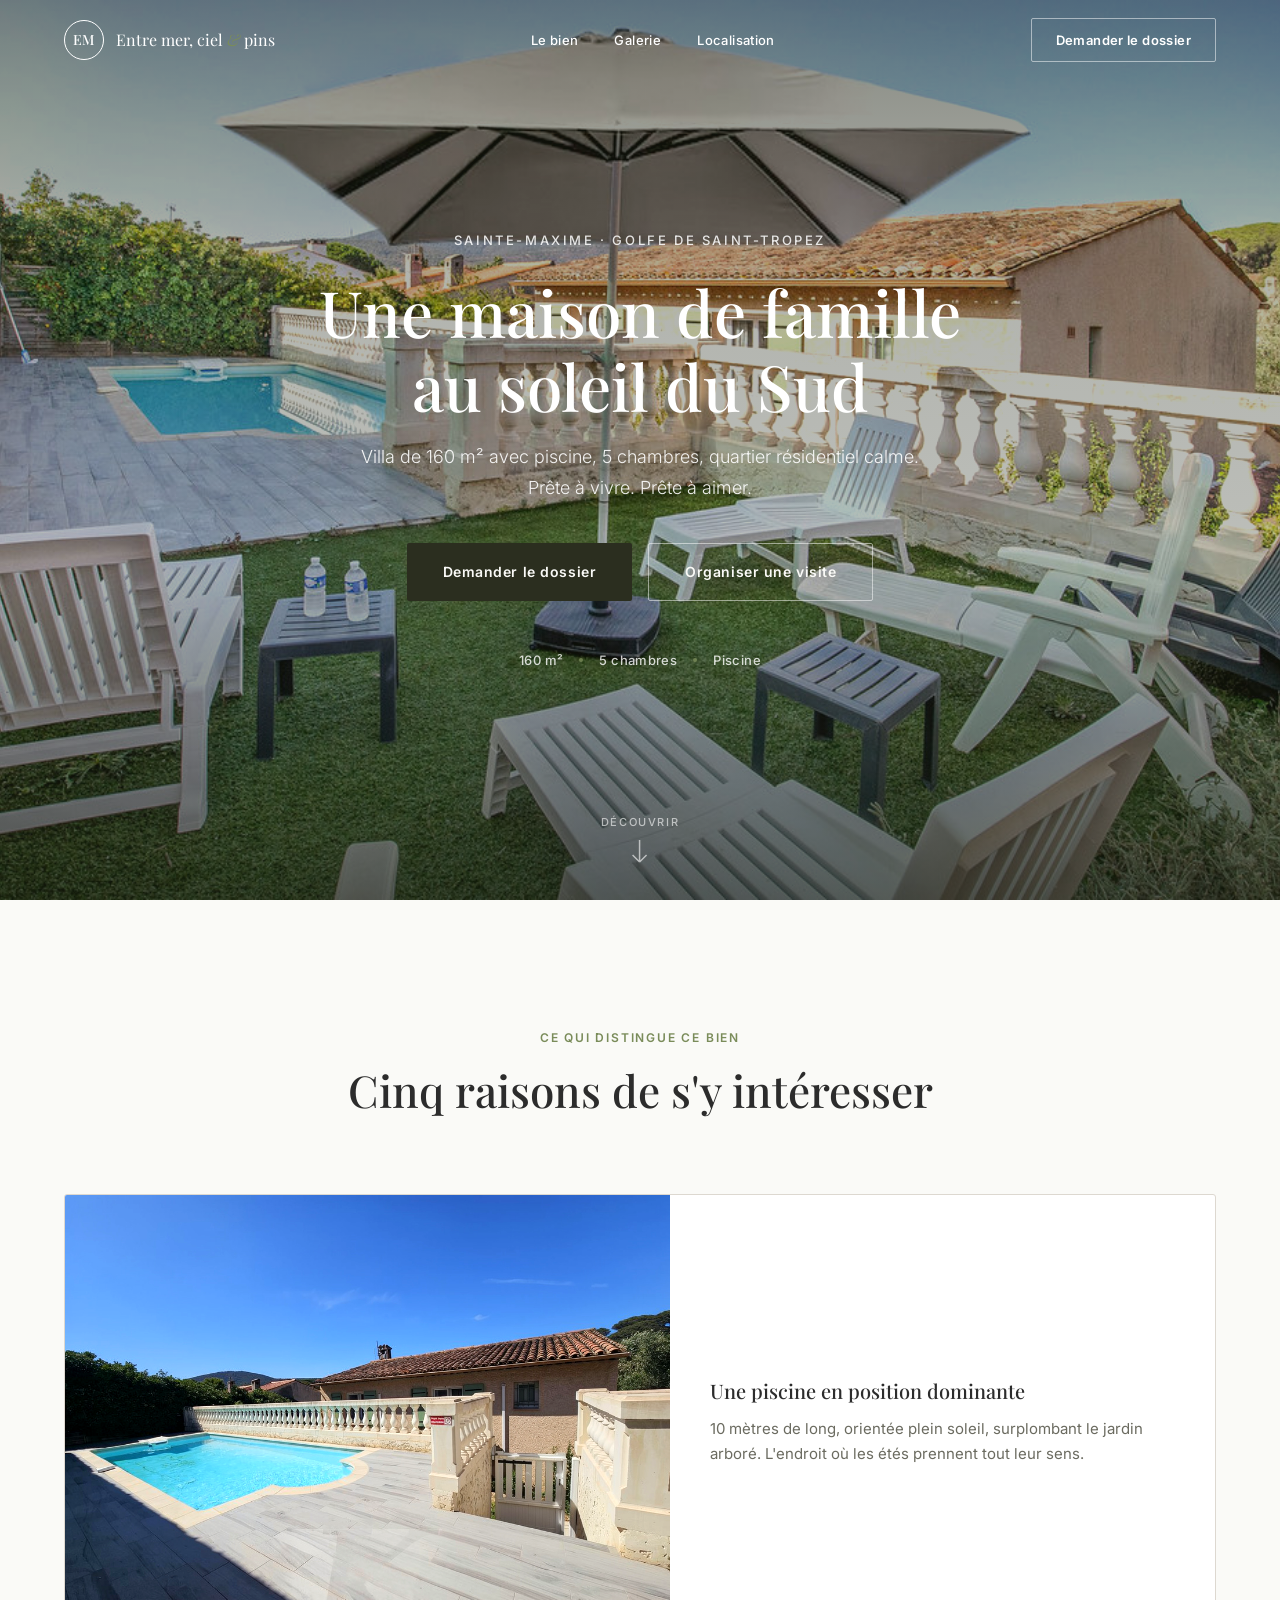
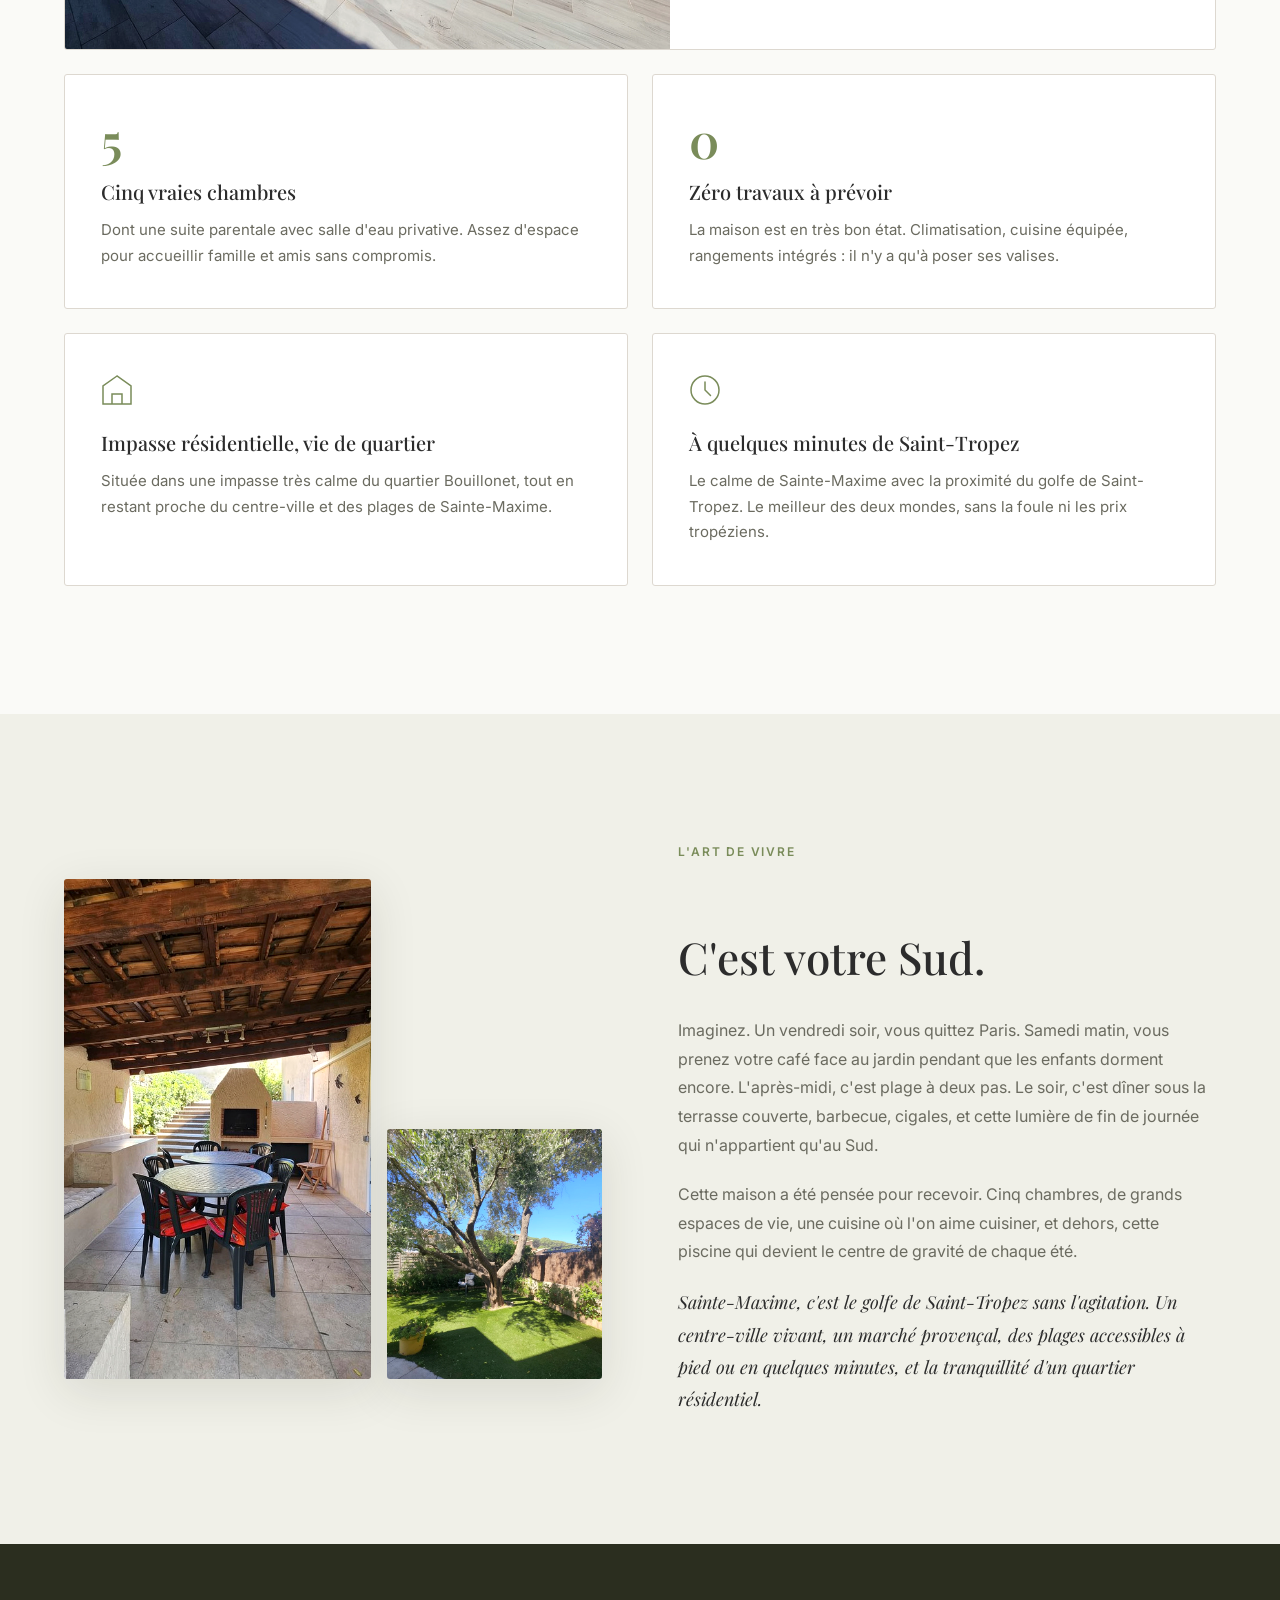
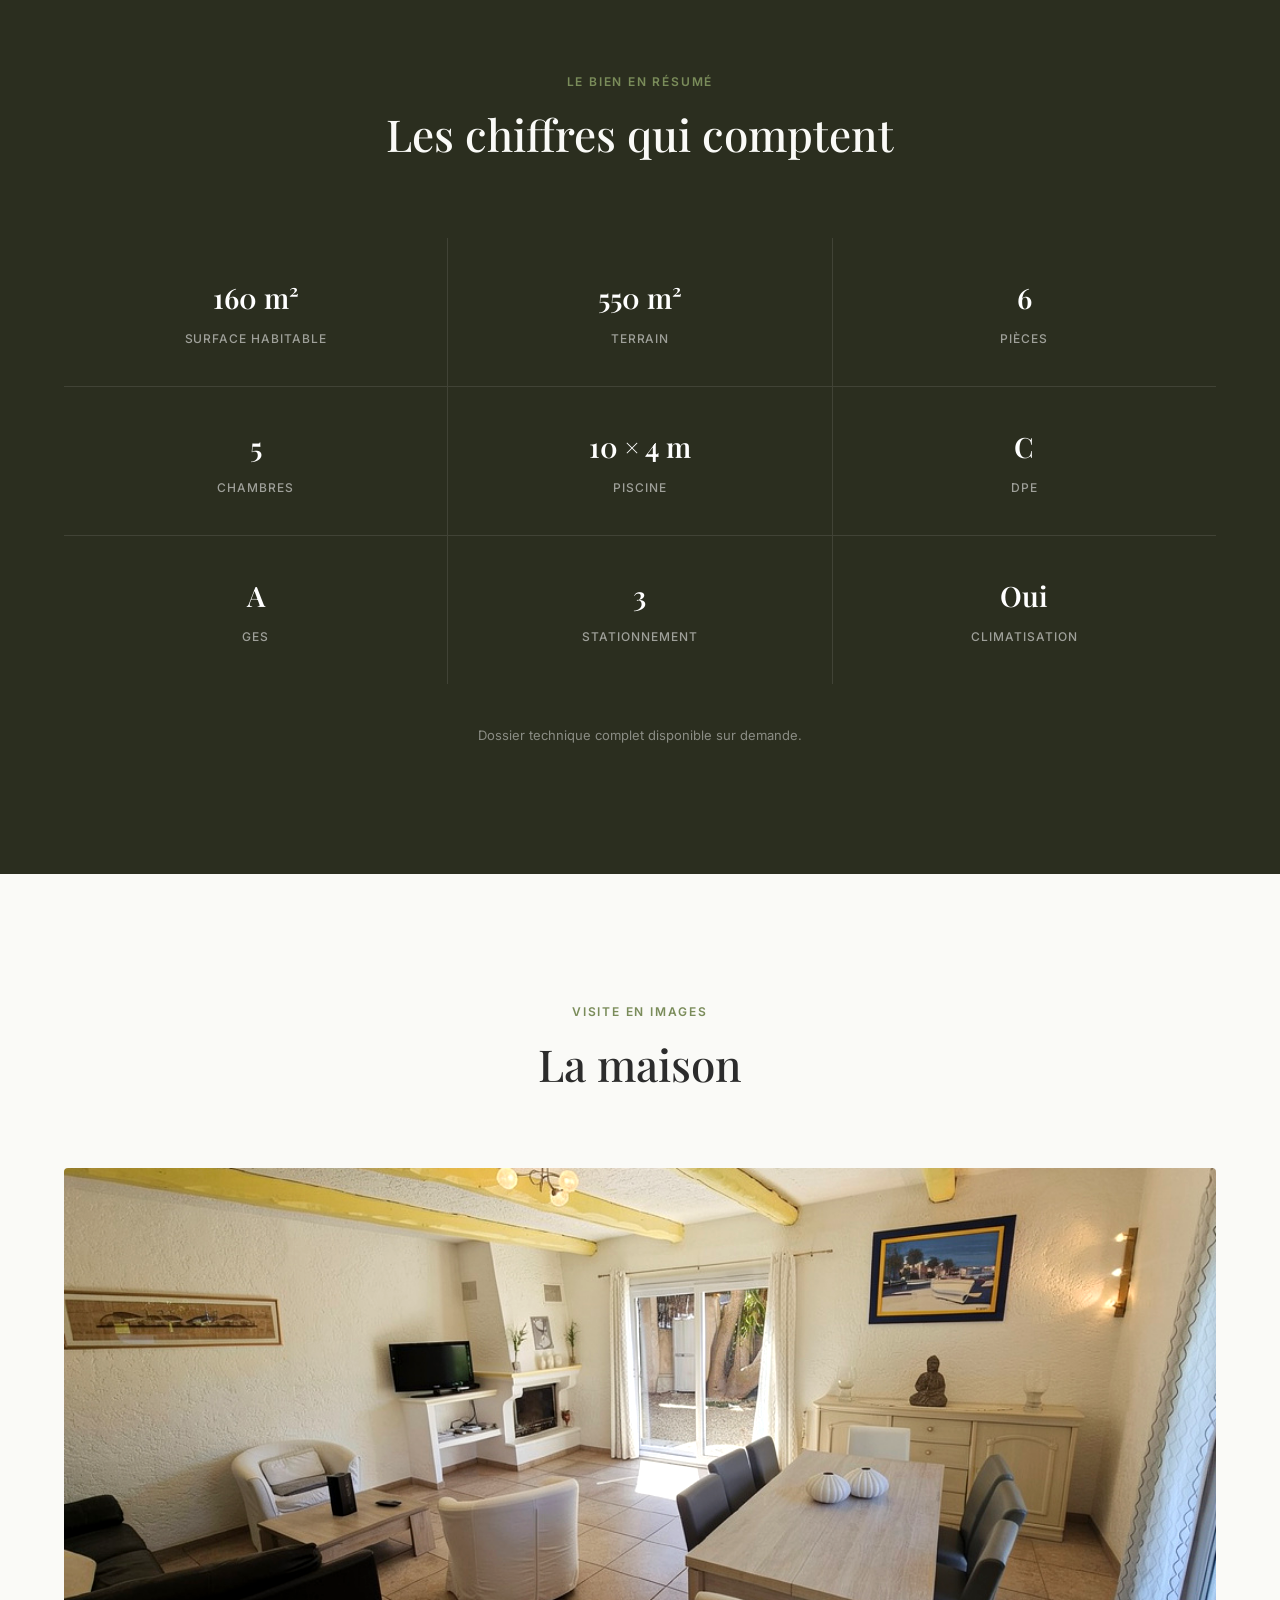
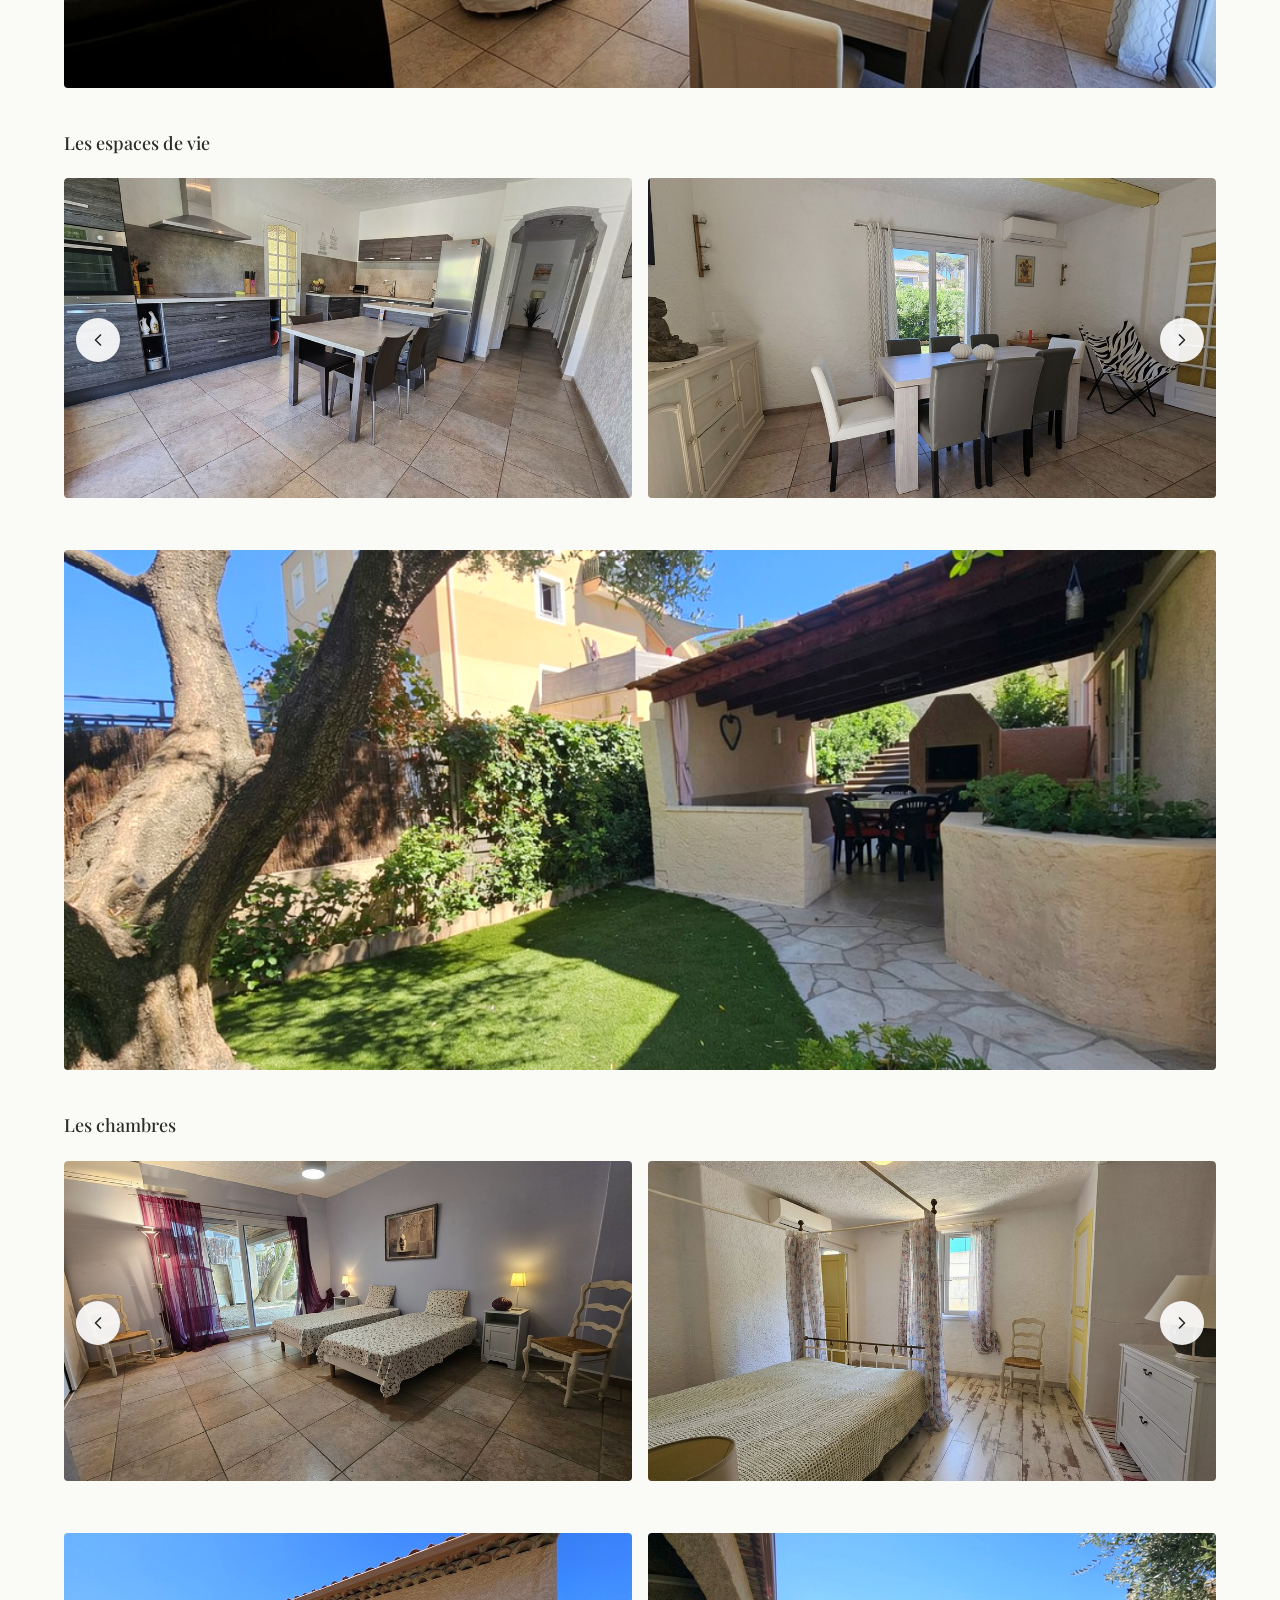
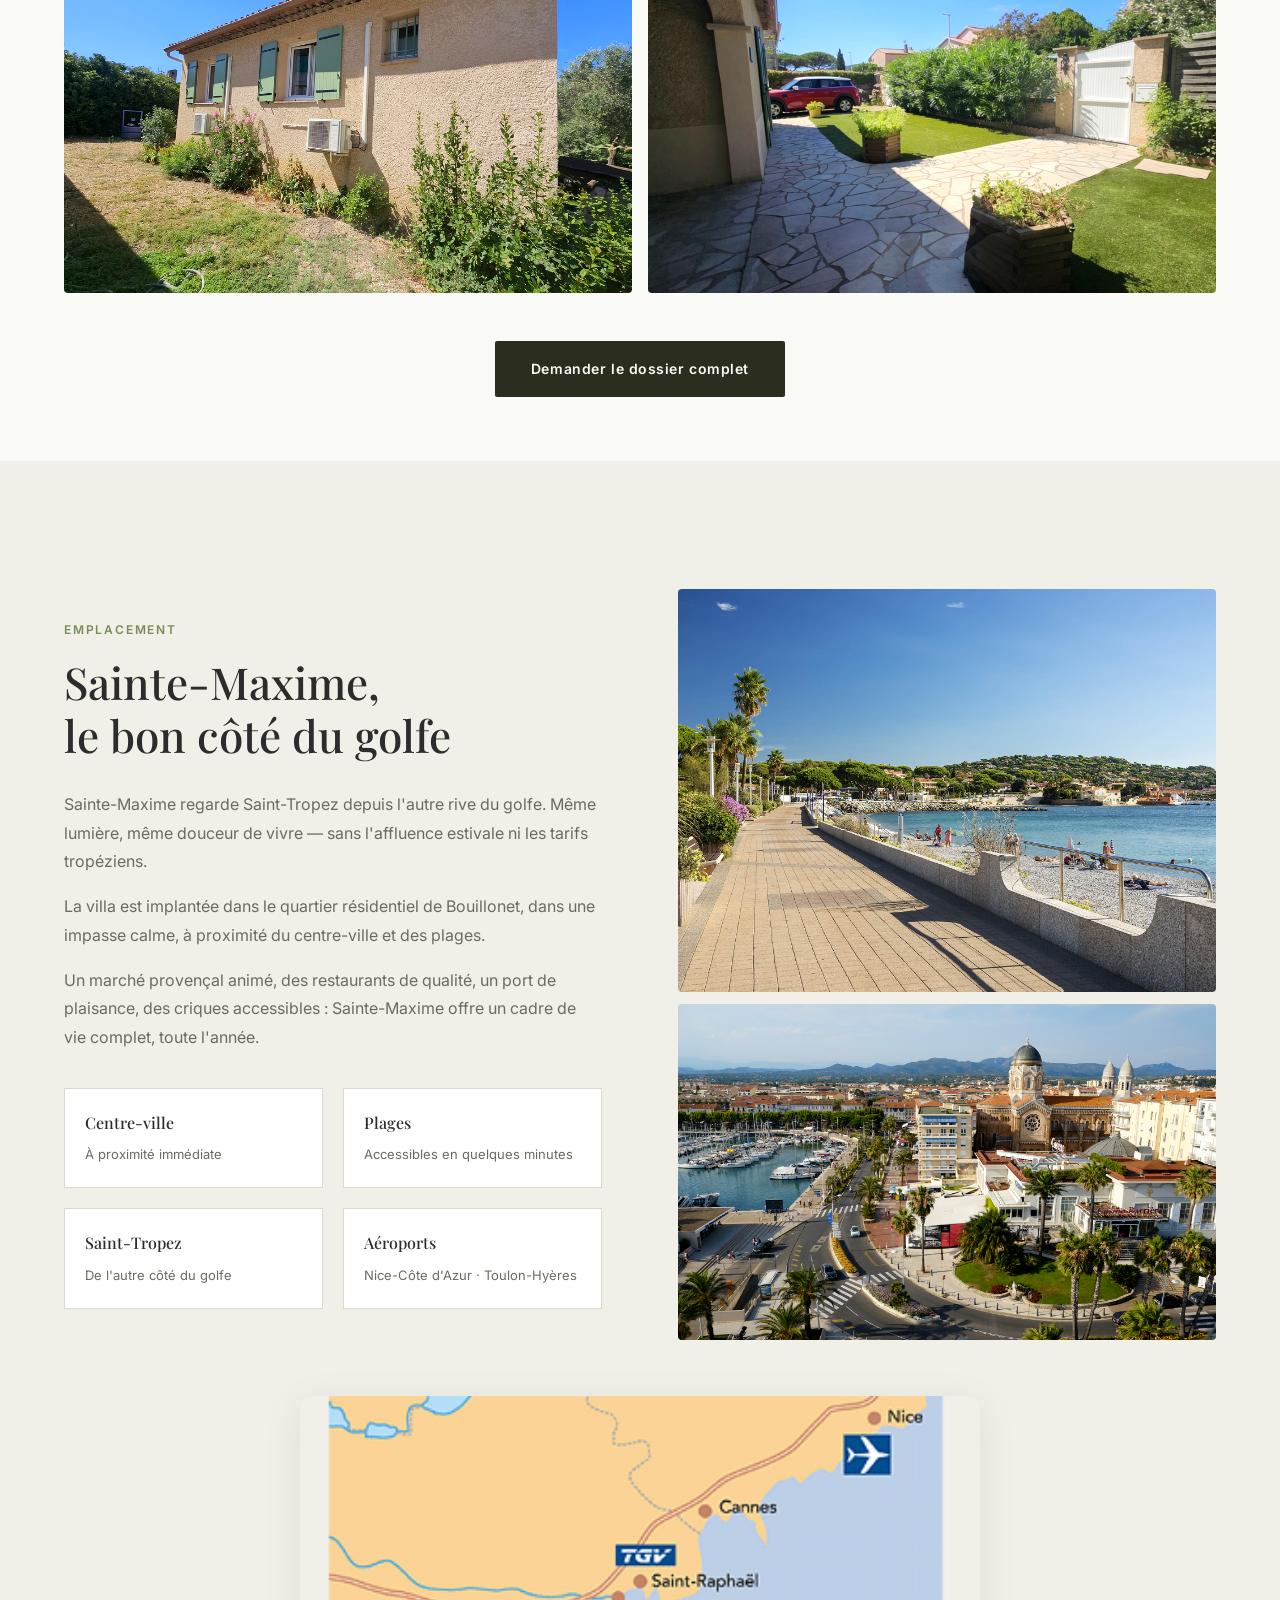
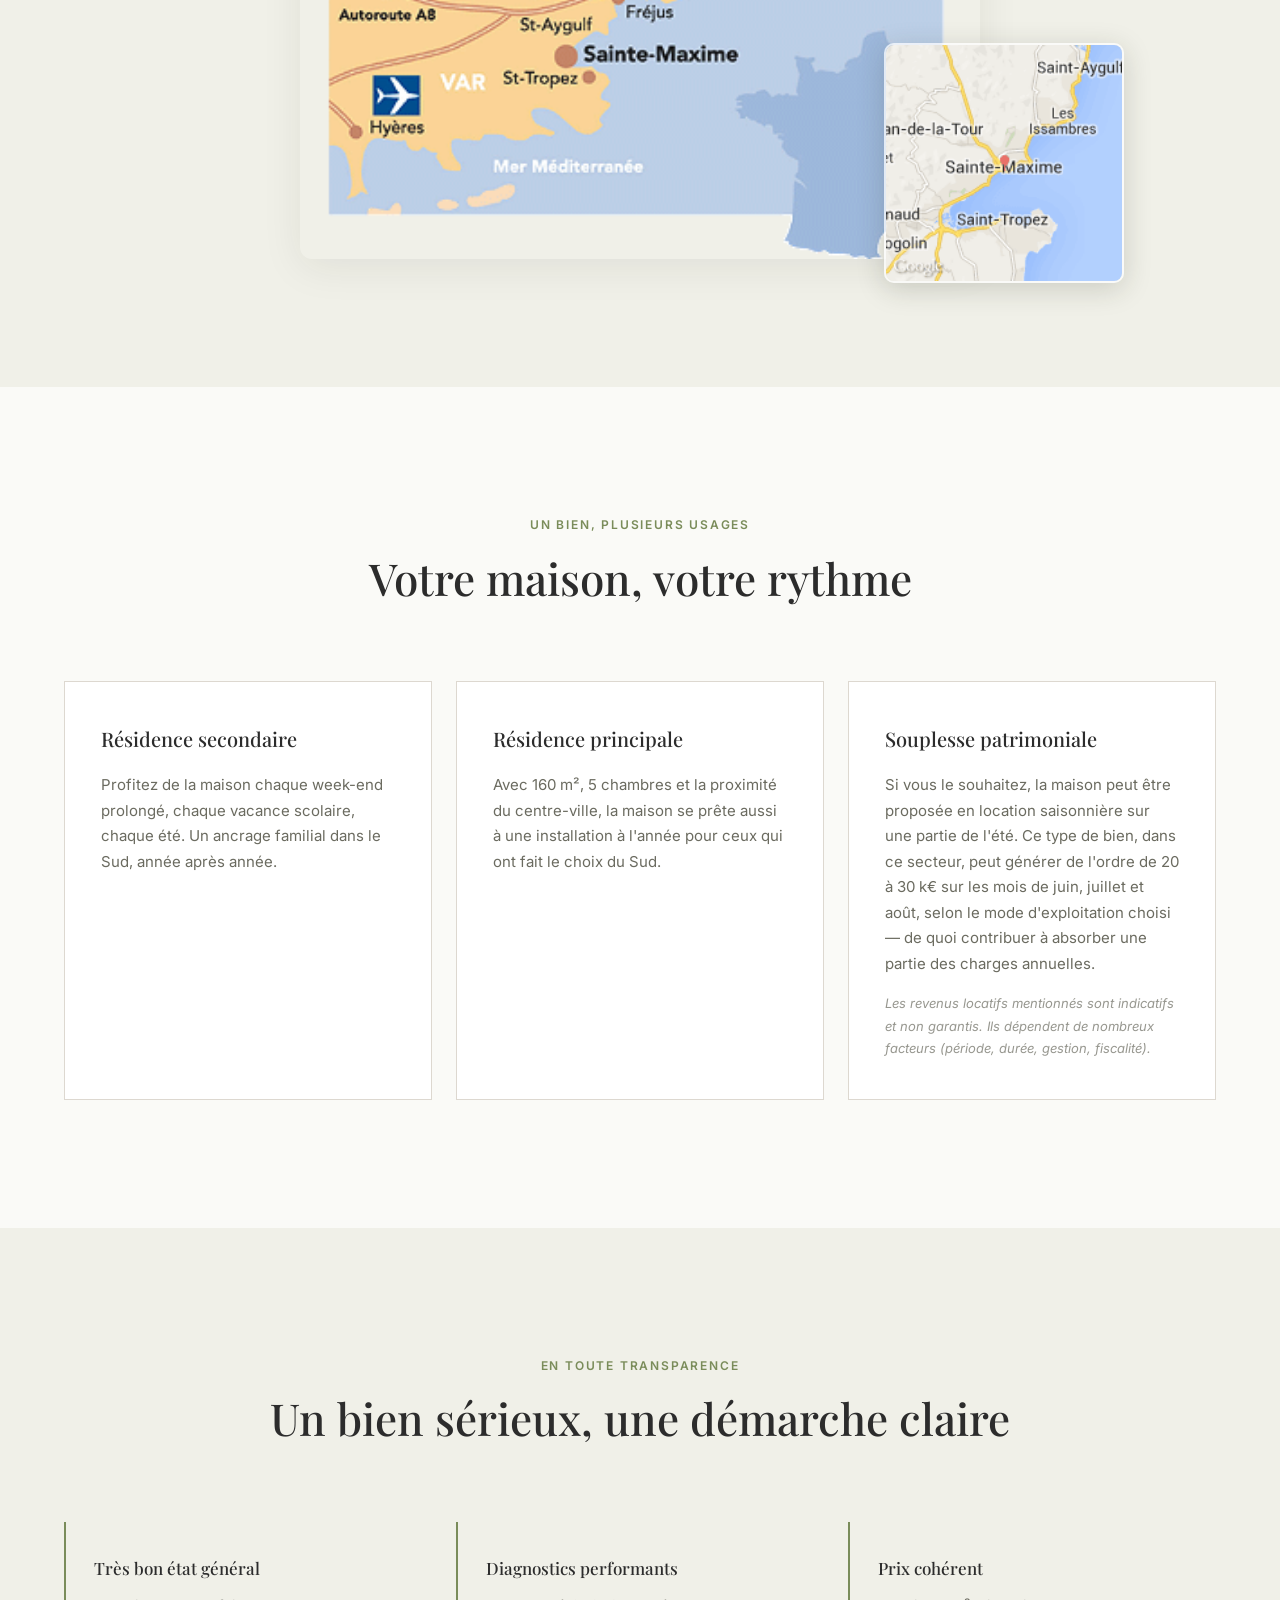
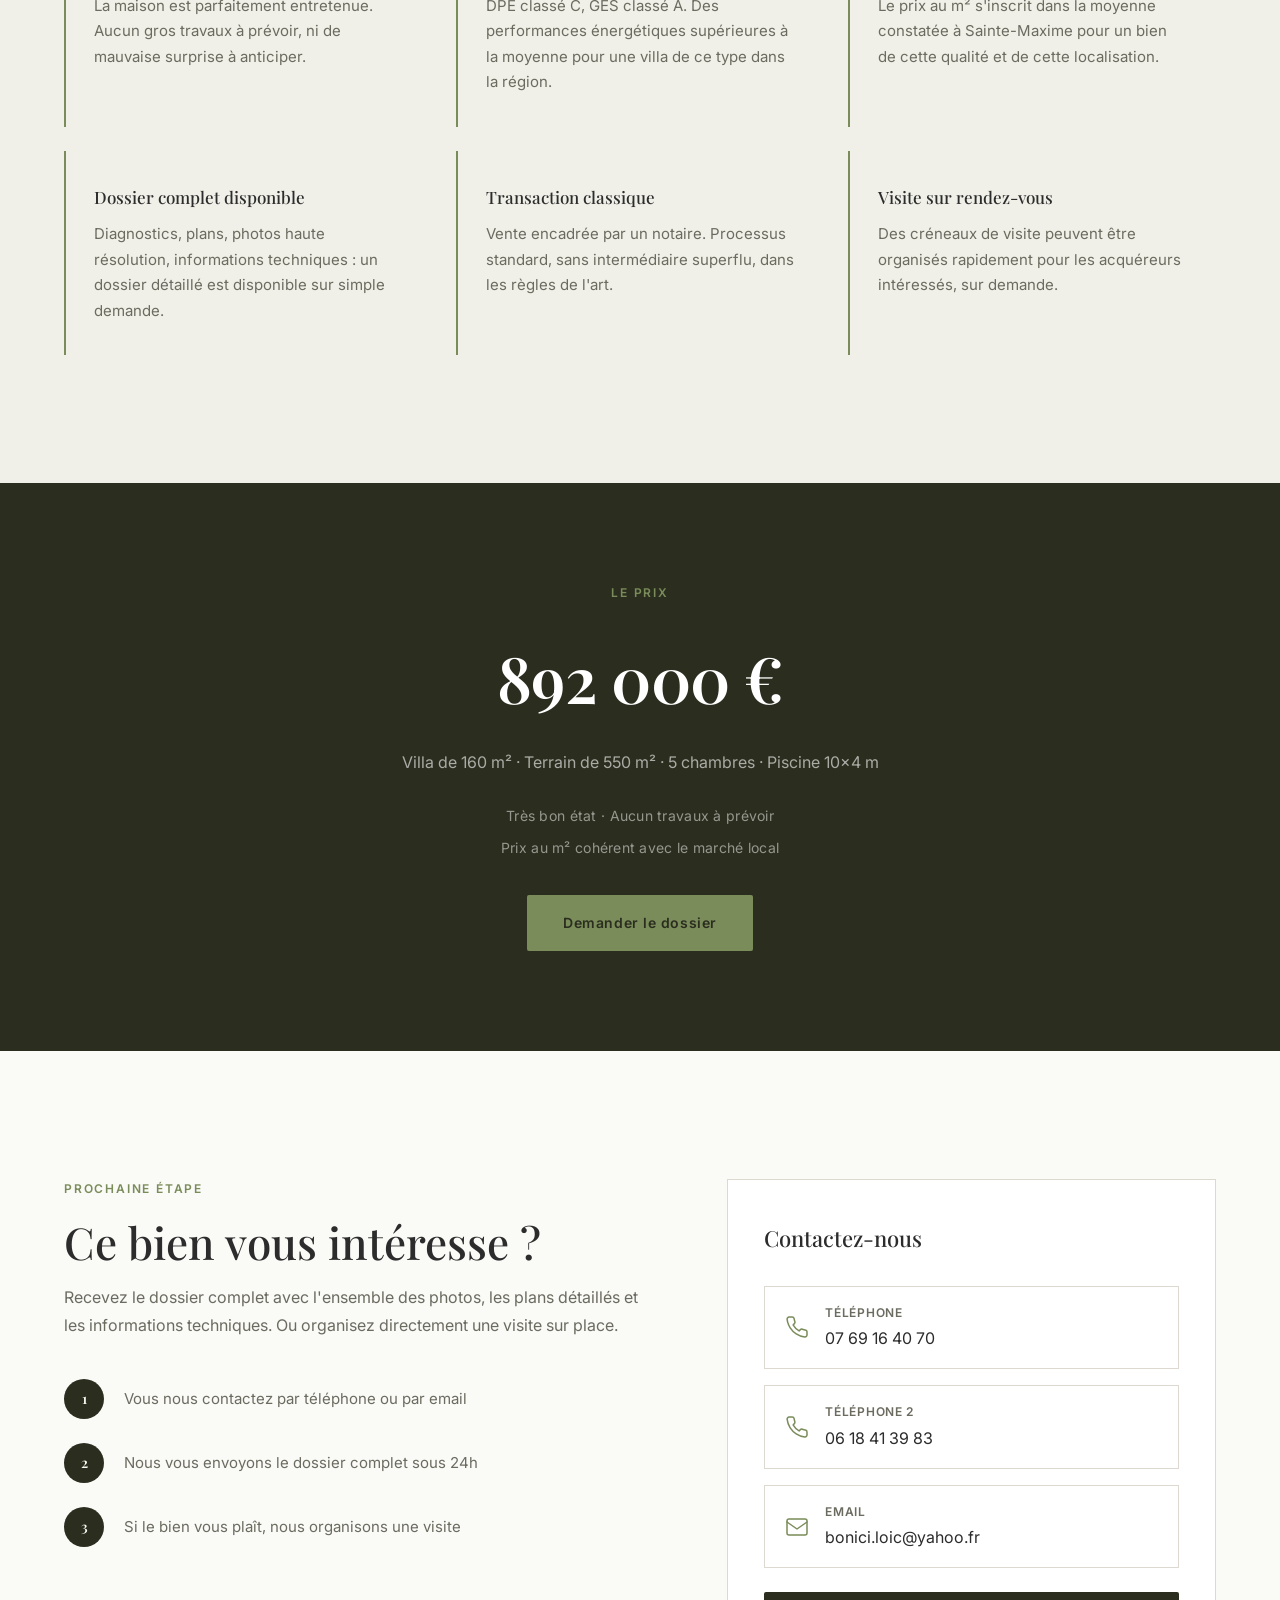
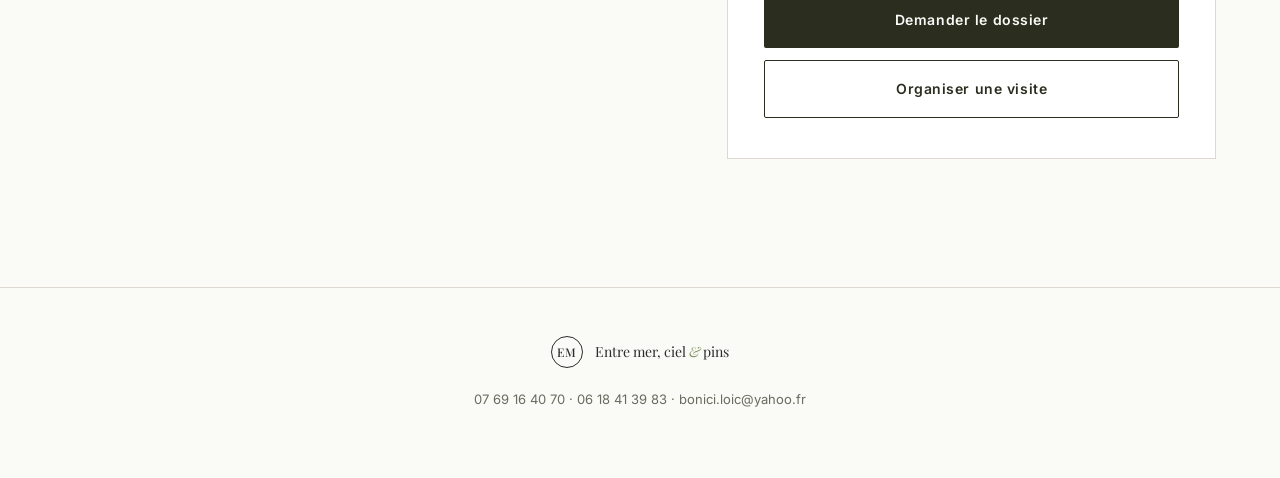
==== commit ea78efec: "Update index.html" ====
--- a/index.html
+++ b/index.html
@@ -541,7 +541,6 @@
                     <p><a href="tel:+33769164070">07 69 16 40 70</a> &middot; <a href="tel:+33618413983">06 18 41 39 83</a> &middot; <a href="mailto:bonici.loic@yahoo.fr">bonici.loic@yahoo.fr</a></p>
                 </div>
                 <div class="footer-legal">
-                    <p>Les informations présentées sur cette page sont fournies à titre indicatif et ne constituent pas une offre contractuelle. Les surfaces mentionnées sont approximatives. Les revenus locatifs évoqués sont estimatifs et non garantis. Seul l'acte authentique signé chez le notaire fait foi. Photos non contractuelles.</p>
                 </div>
             </div>
         </div>
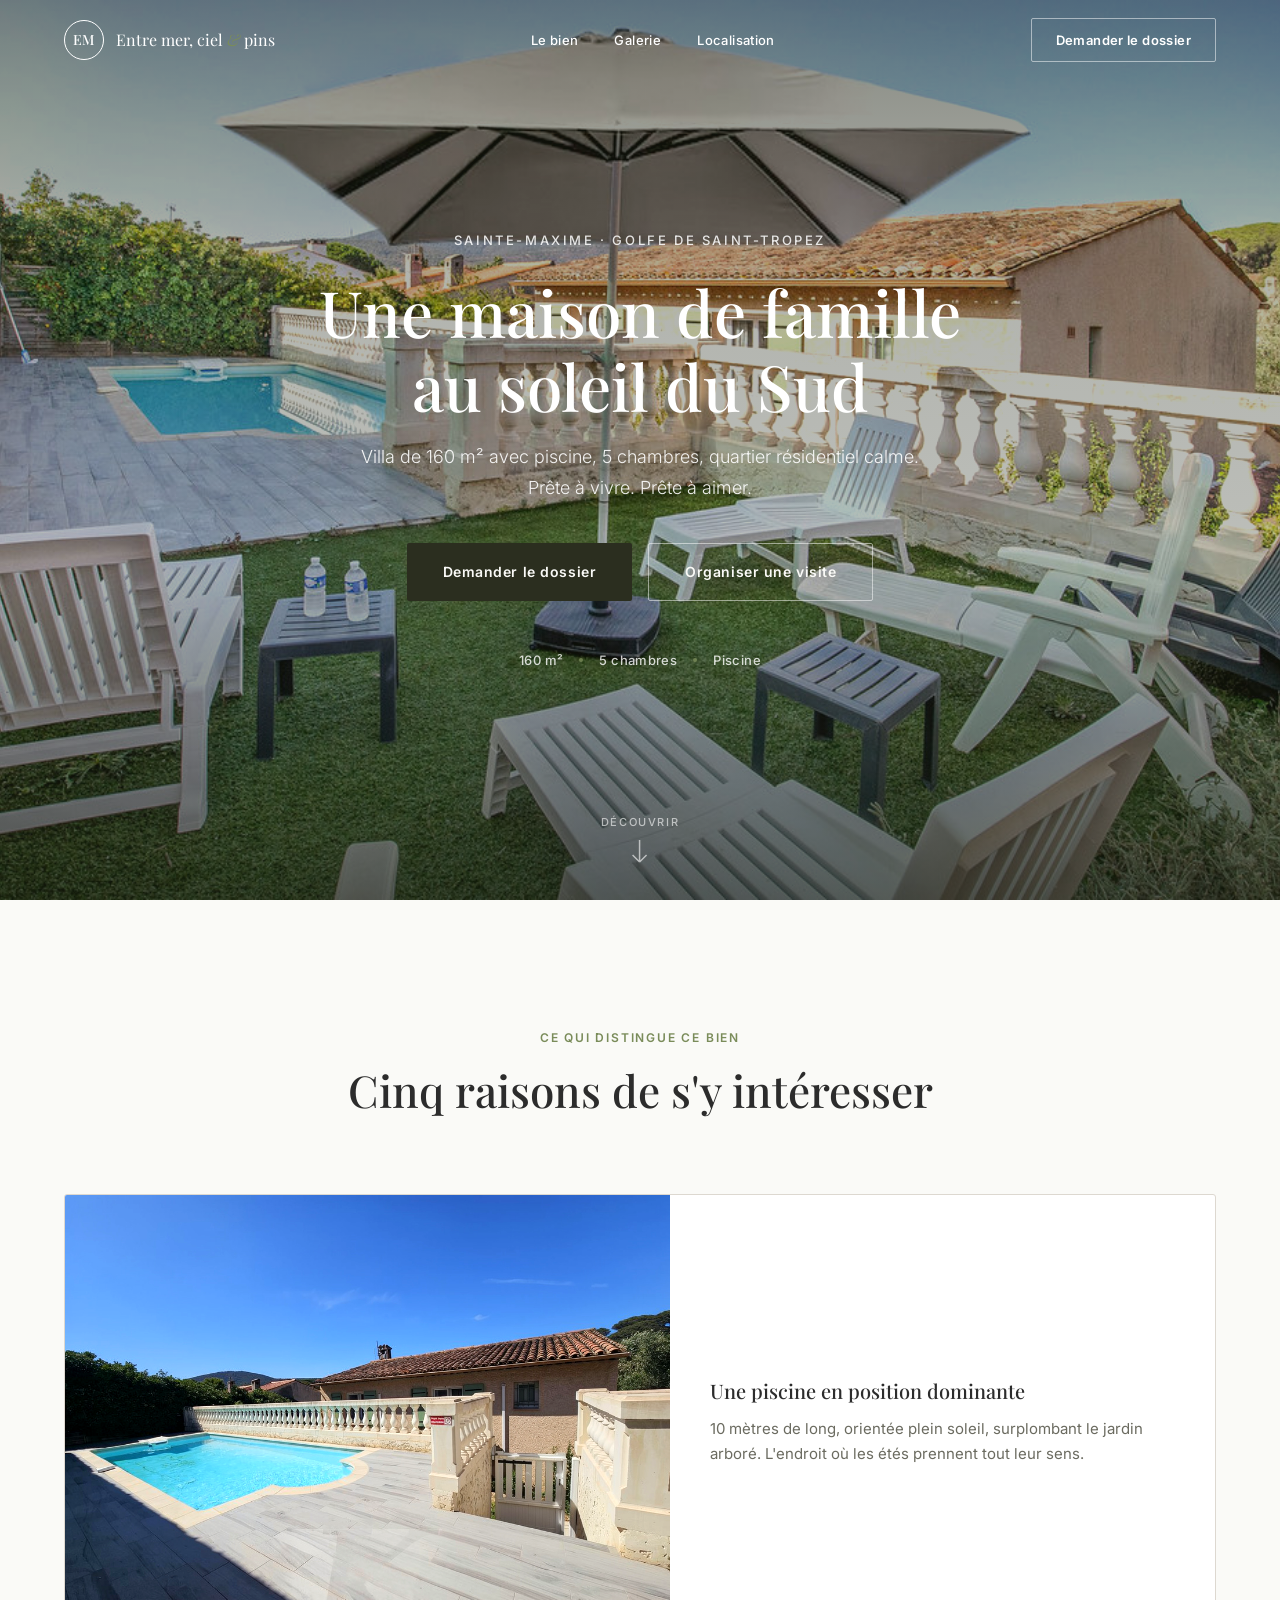
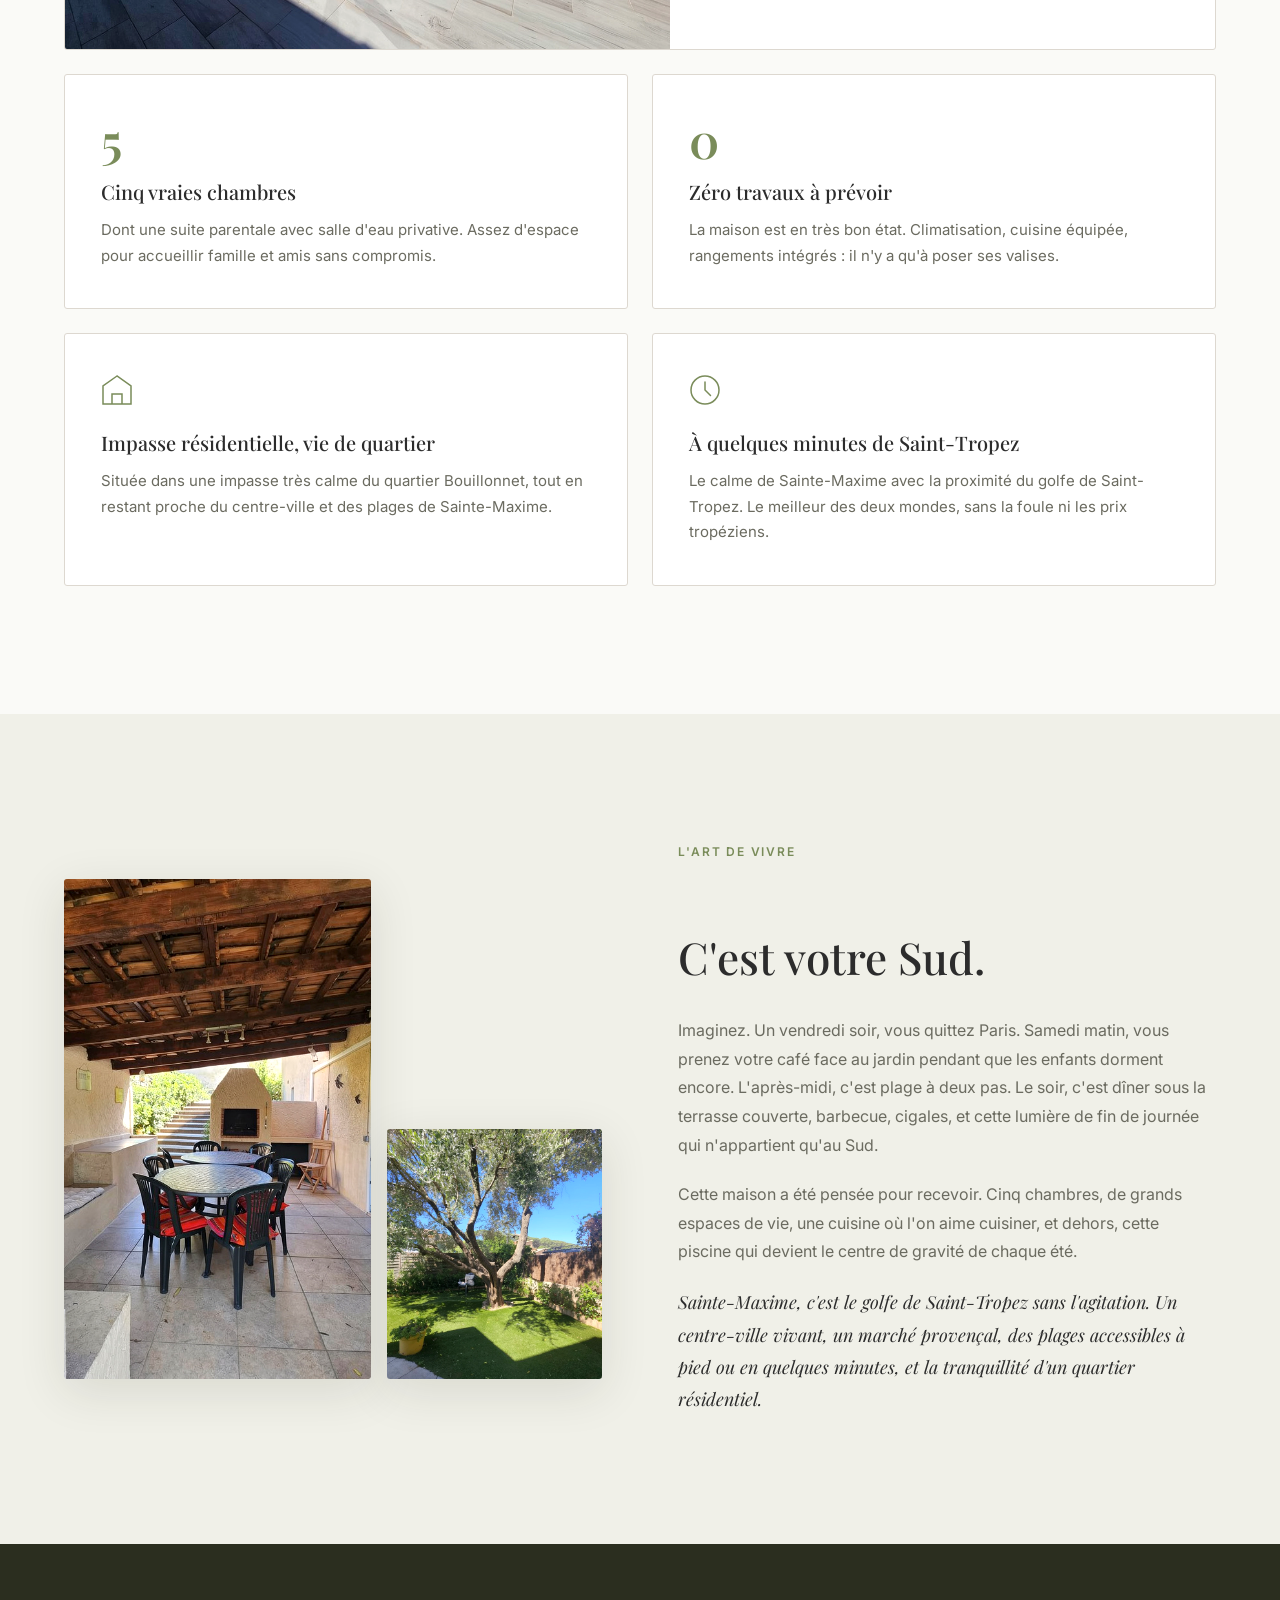
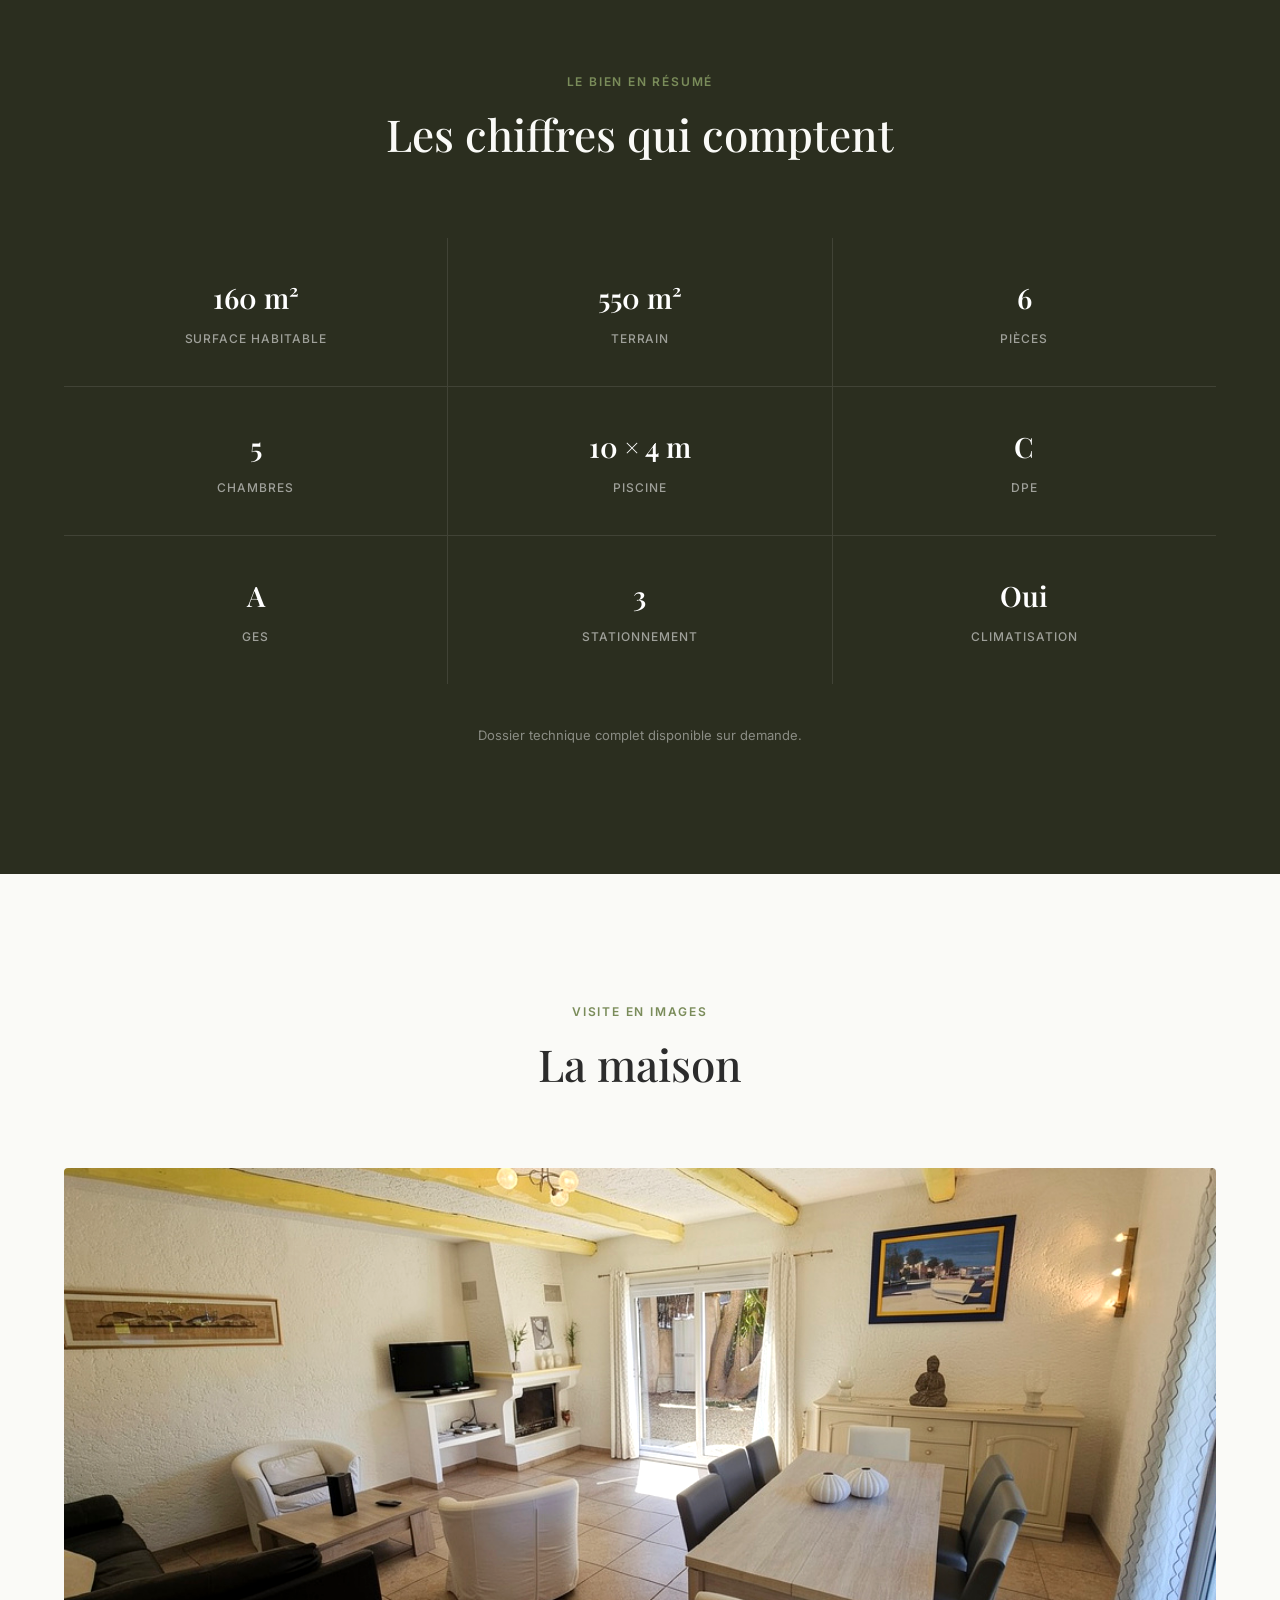
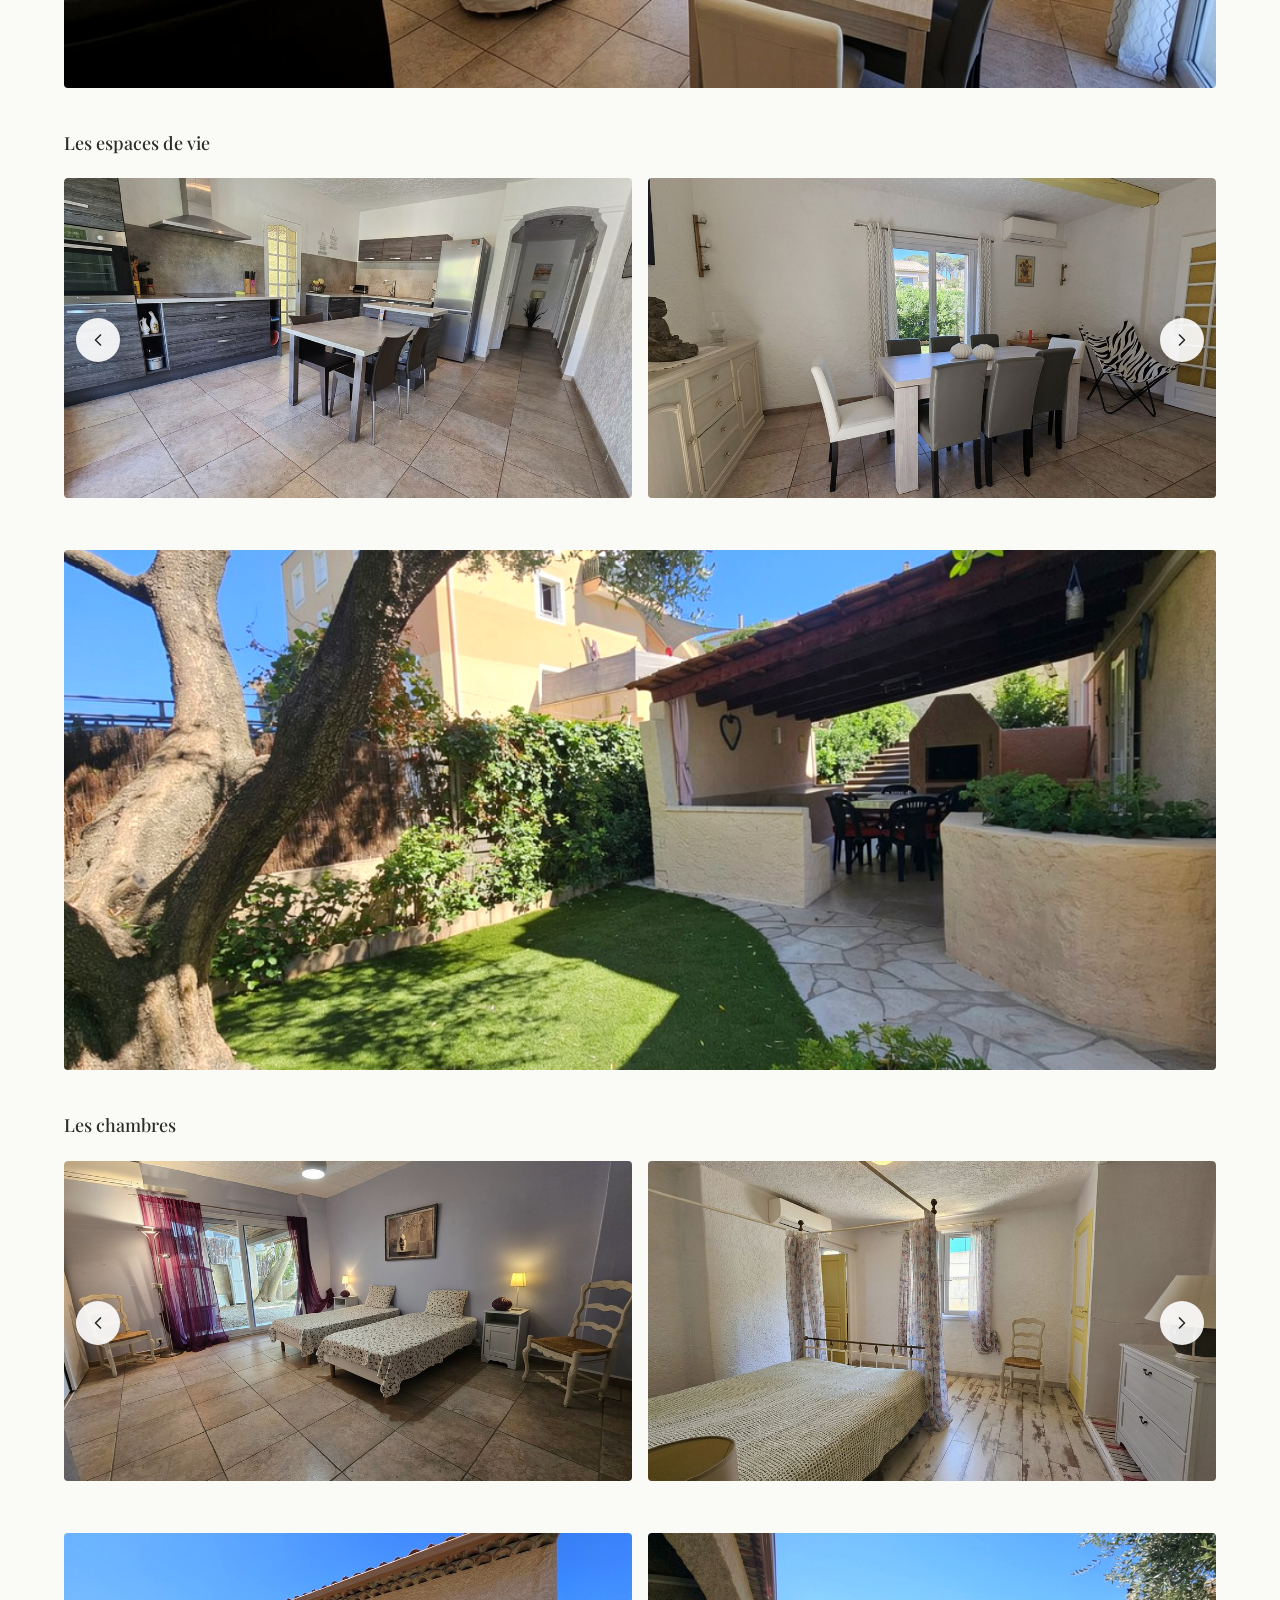
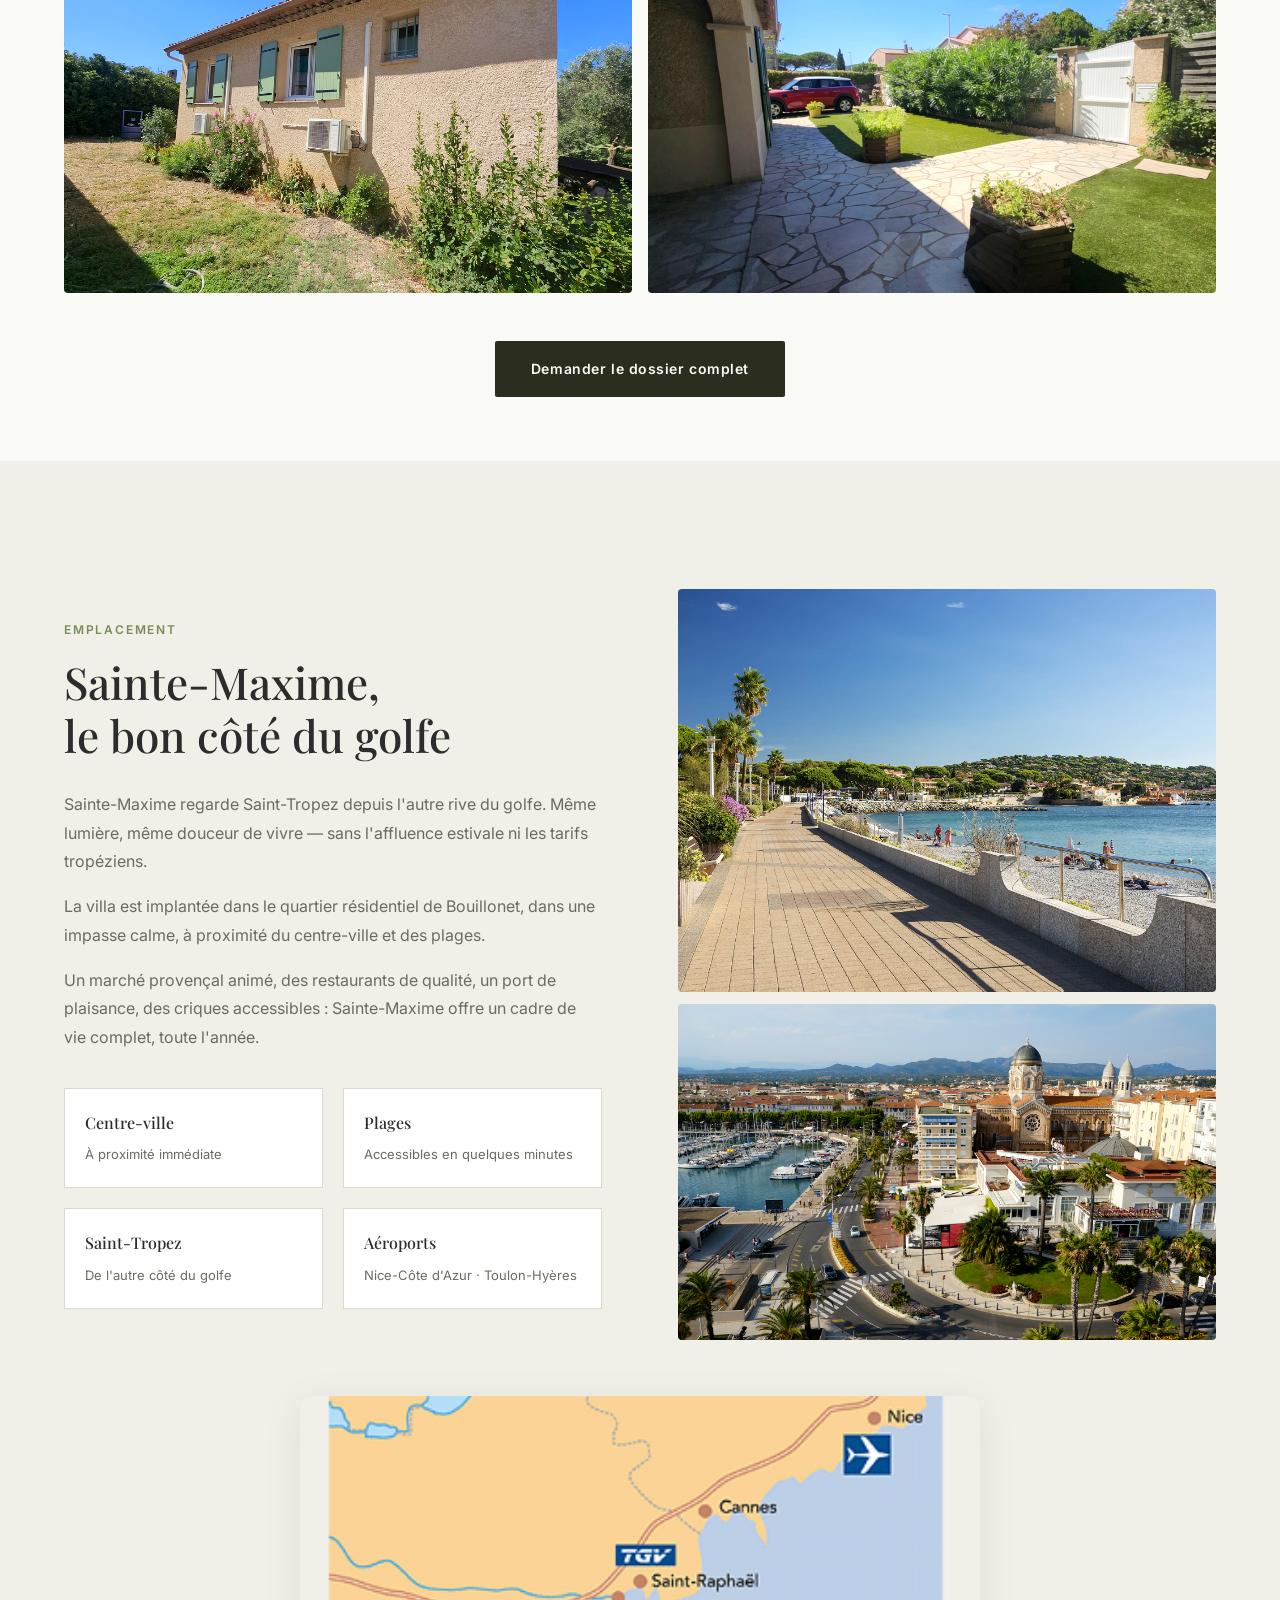
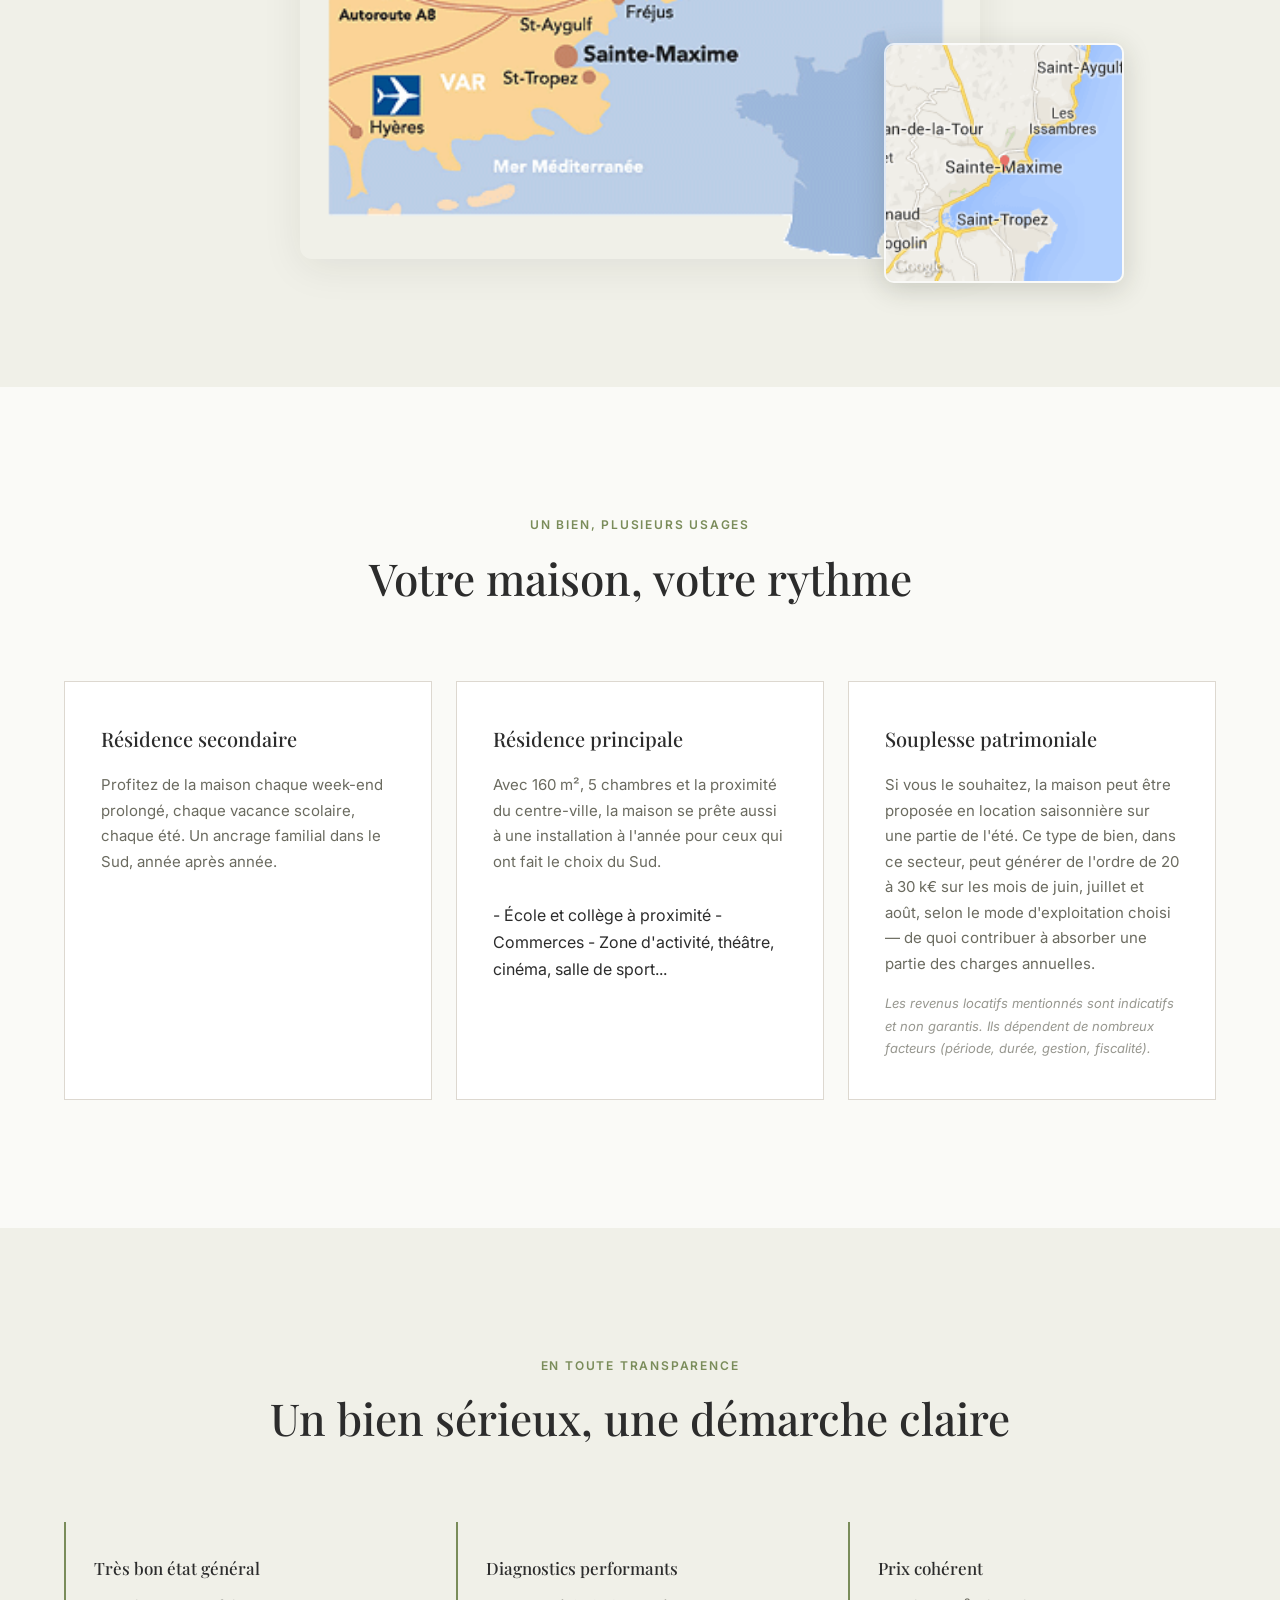
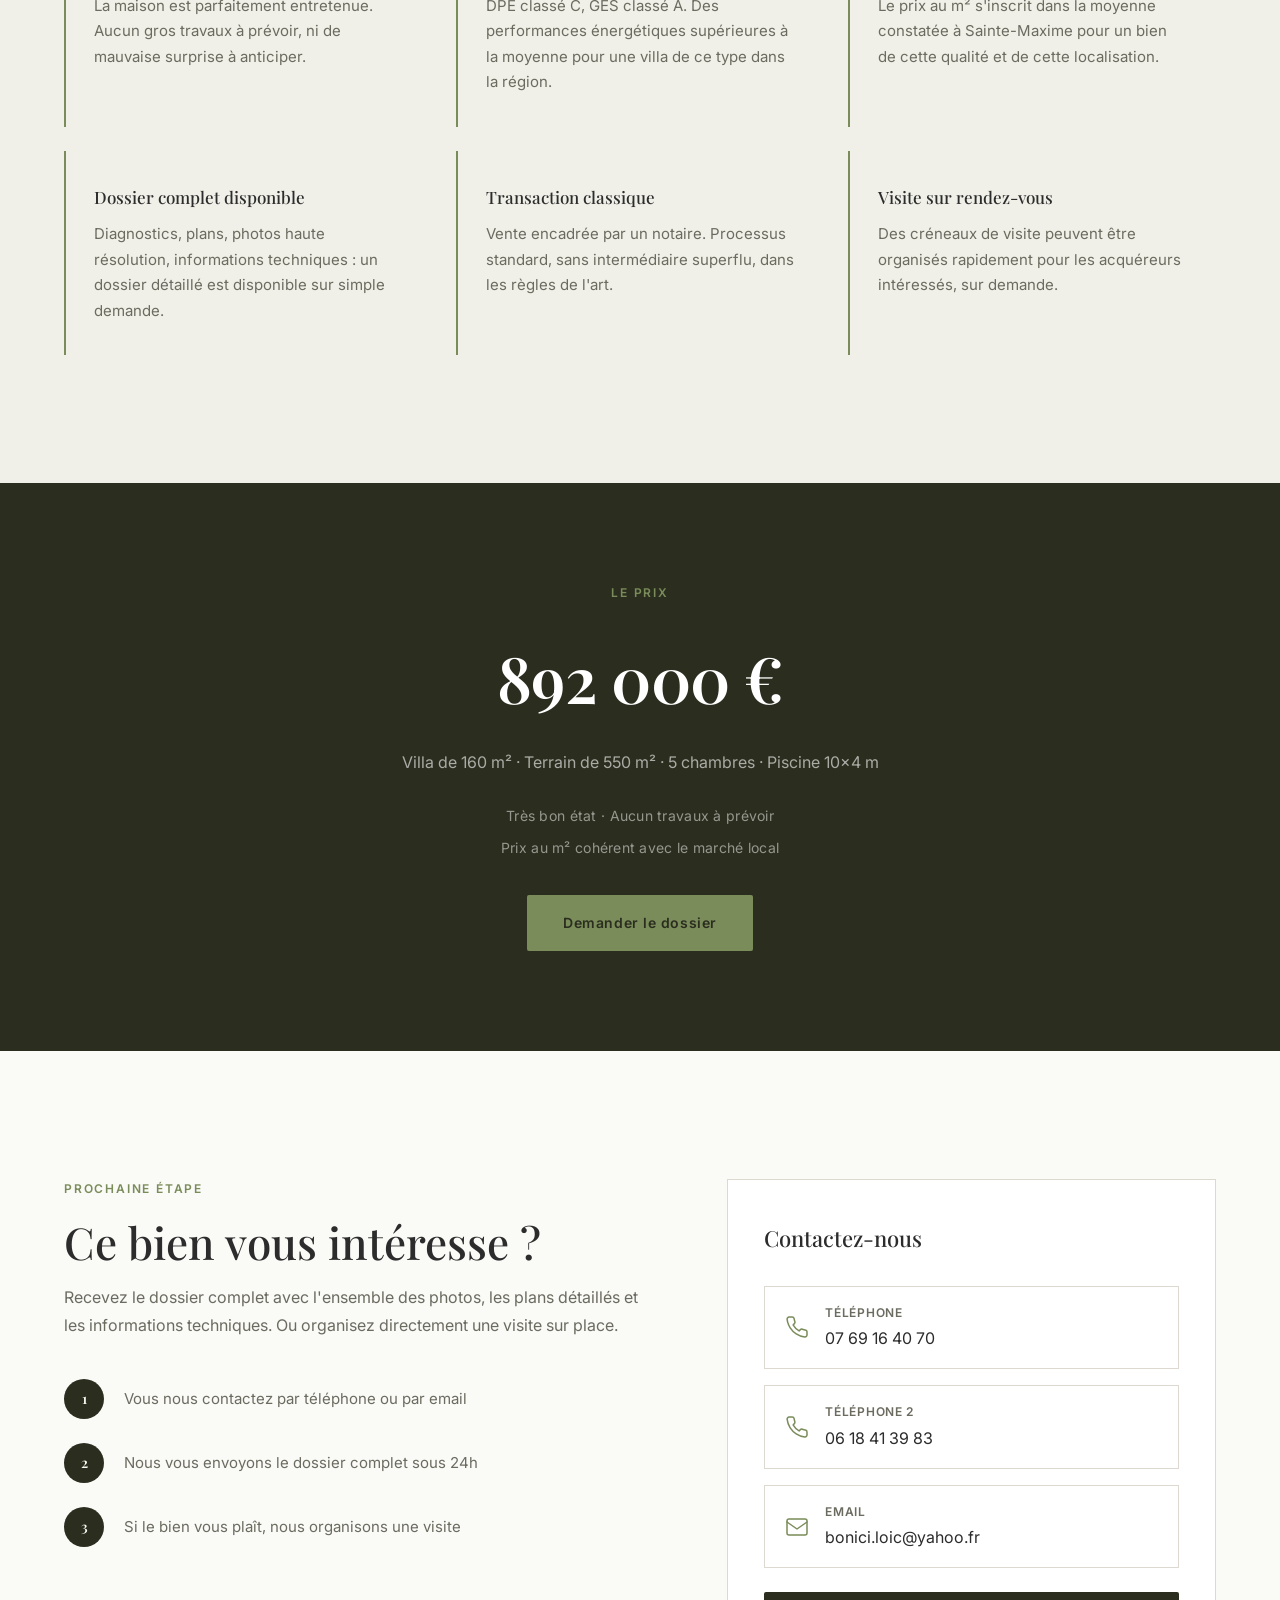
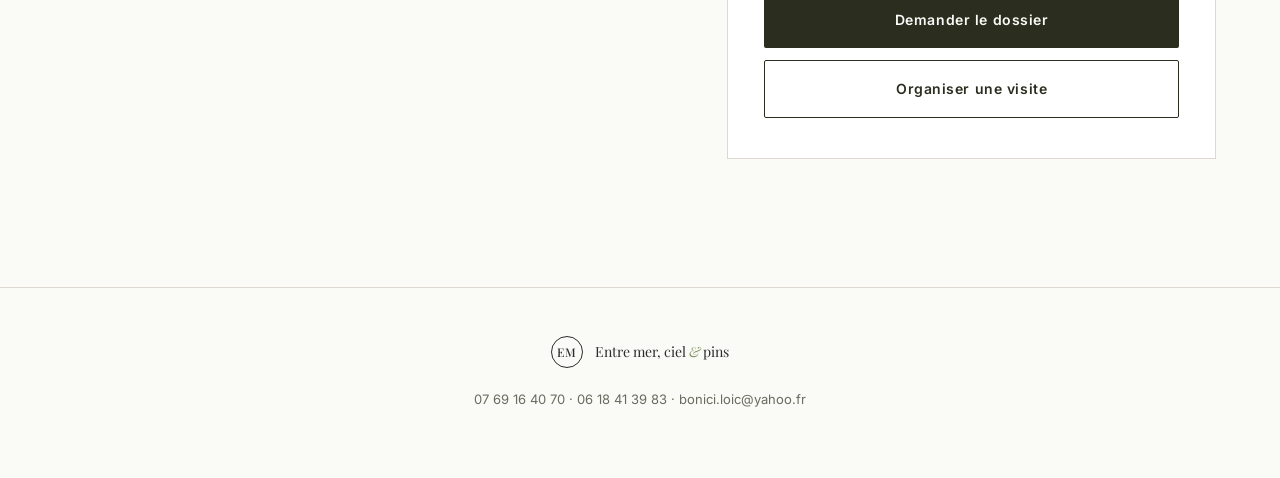
==== commit 805fd42c: "Update index.html" ====
--- a/index.html
+++ b/index.html
@@ -122,7 +122,7 @@
                 <article class="distinction-item">
                     <svg class="distinction-icon" width="32" height="32" viewBox="0 0 32 32" fill="none"><path d="M16 2L2 12v18h28V12L16 2z" stroke="currentColor" stroke-width="1.5"/><path d="M11 30V20h10v10" stroke="currentColor" stroke-width="1.5"/></svg>
                     <h3>Impasse résidentielle, vie de quartier</h3>
-                    <p>Située dans une impasse très calme du quartier Bouillonet, tout en restant proche du centre-ville et des plages de Sainte-Maxime.</p>
+                    <p>Située dans une impasse très calme du quartier Bouillonnet, tout en restant proche du centre-ville et des plages de Sainte-Maxime.</p>
                 </article>
 
                 <article class="distinction-item">
@@ -395,6 +395,9 @@
                 <div class="flexibility-card">
                     <h3>Résidence principale</h3>
                     <p>Avec 160&nbsp;m², 5&nbsp;chambres et la proximité du centre-ville, la maison se prête aussi à une installation à l'année pour ceux qui ont fait le choix du Sud.</p>
+                <br> - École et collège à proximité
+                    - Commerces
+                    - Zone d'activité, théâtre, cinéma, salle de sport...
                 </div>
                 <div class="flexibility-card">
                     <h3>Souplesse patrimoniale</h3>
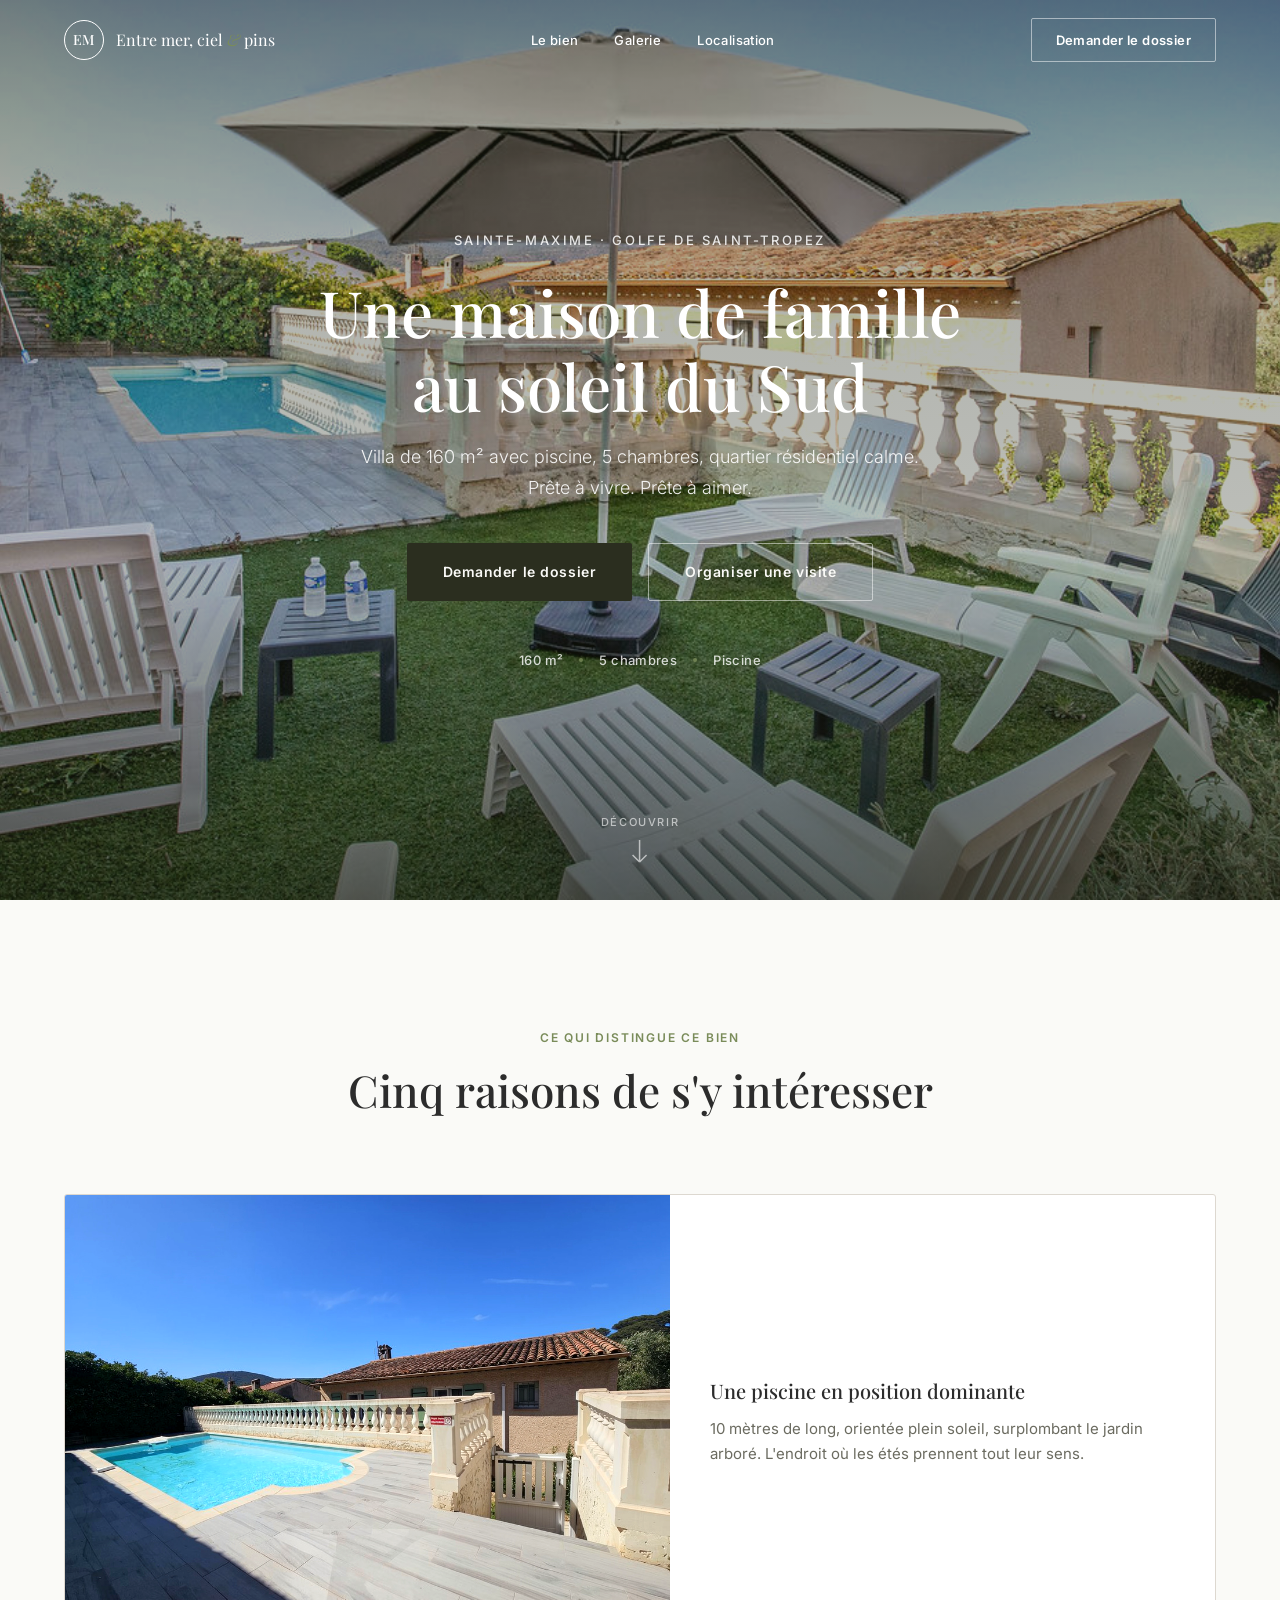
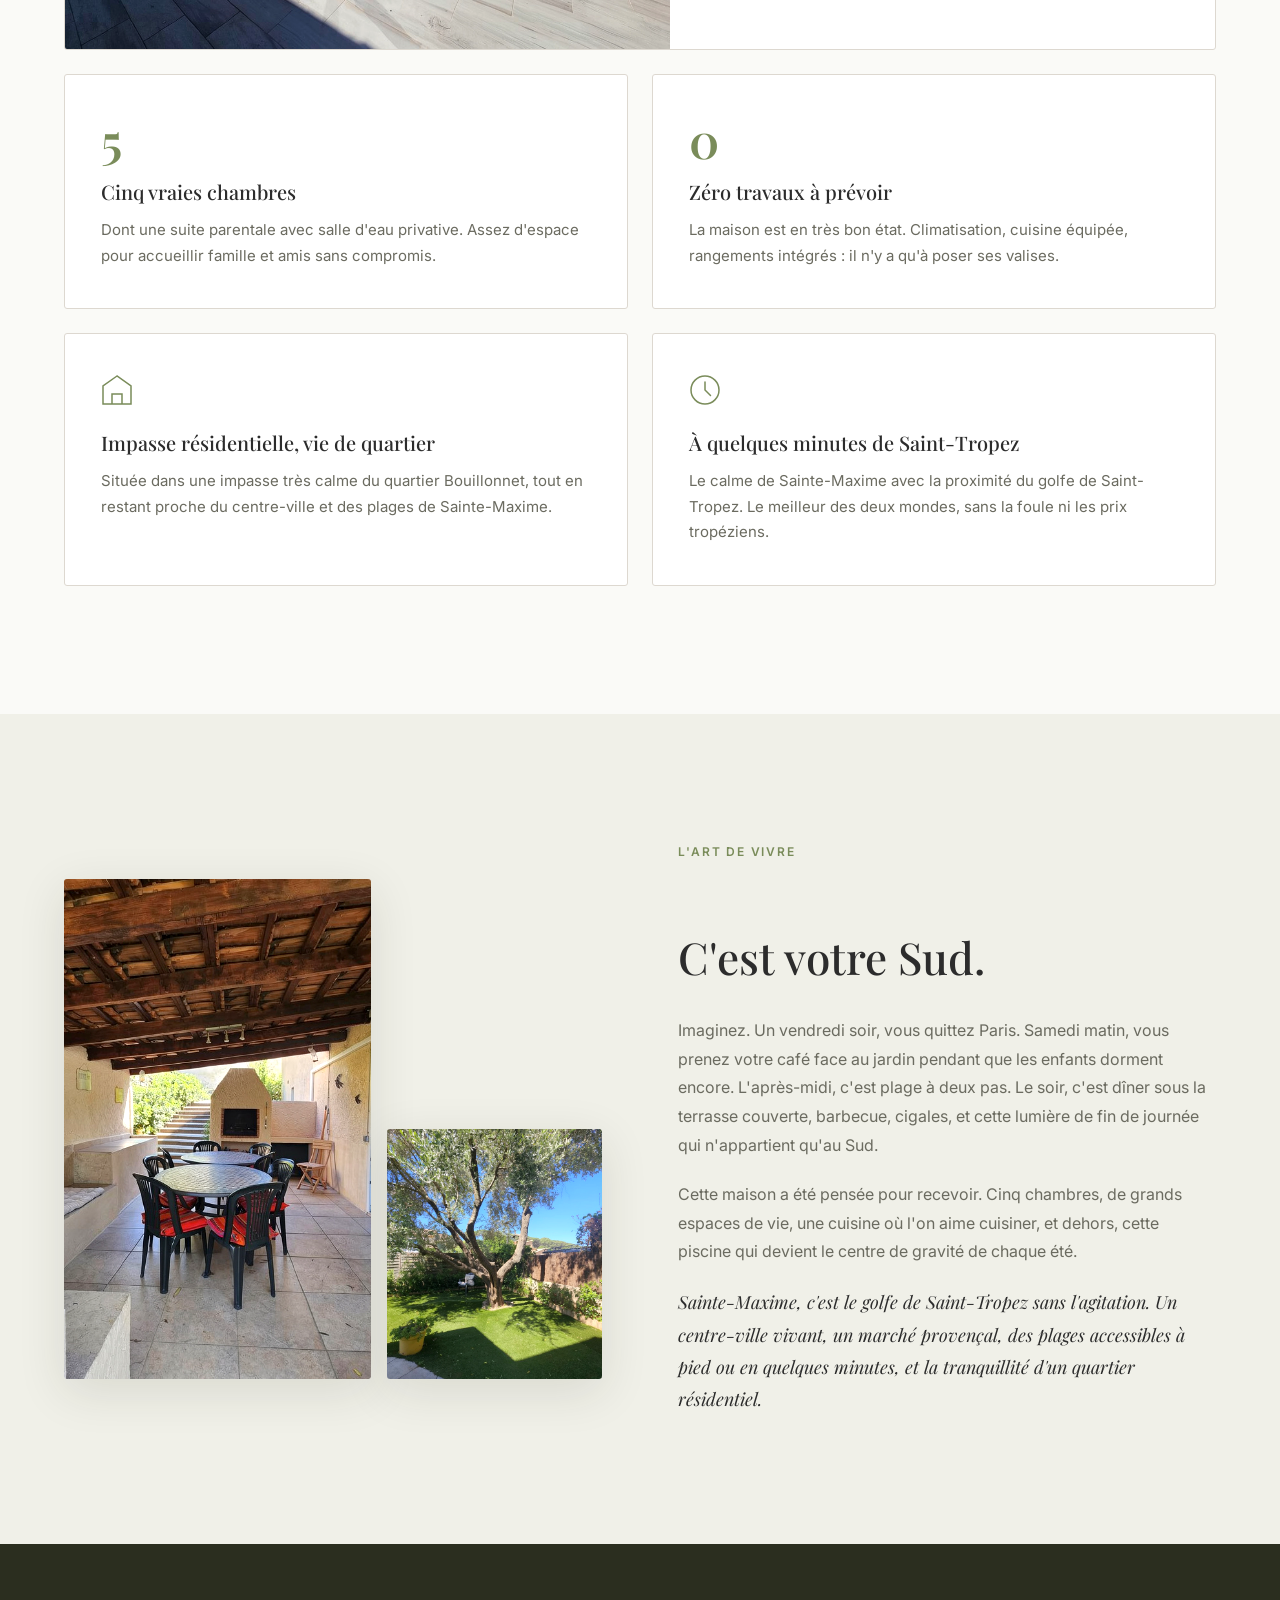
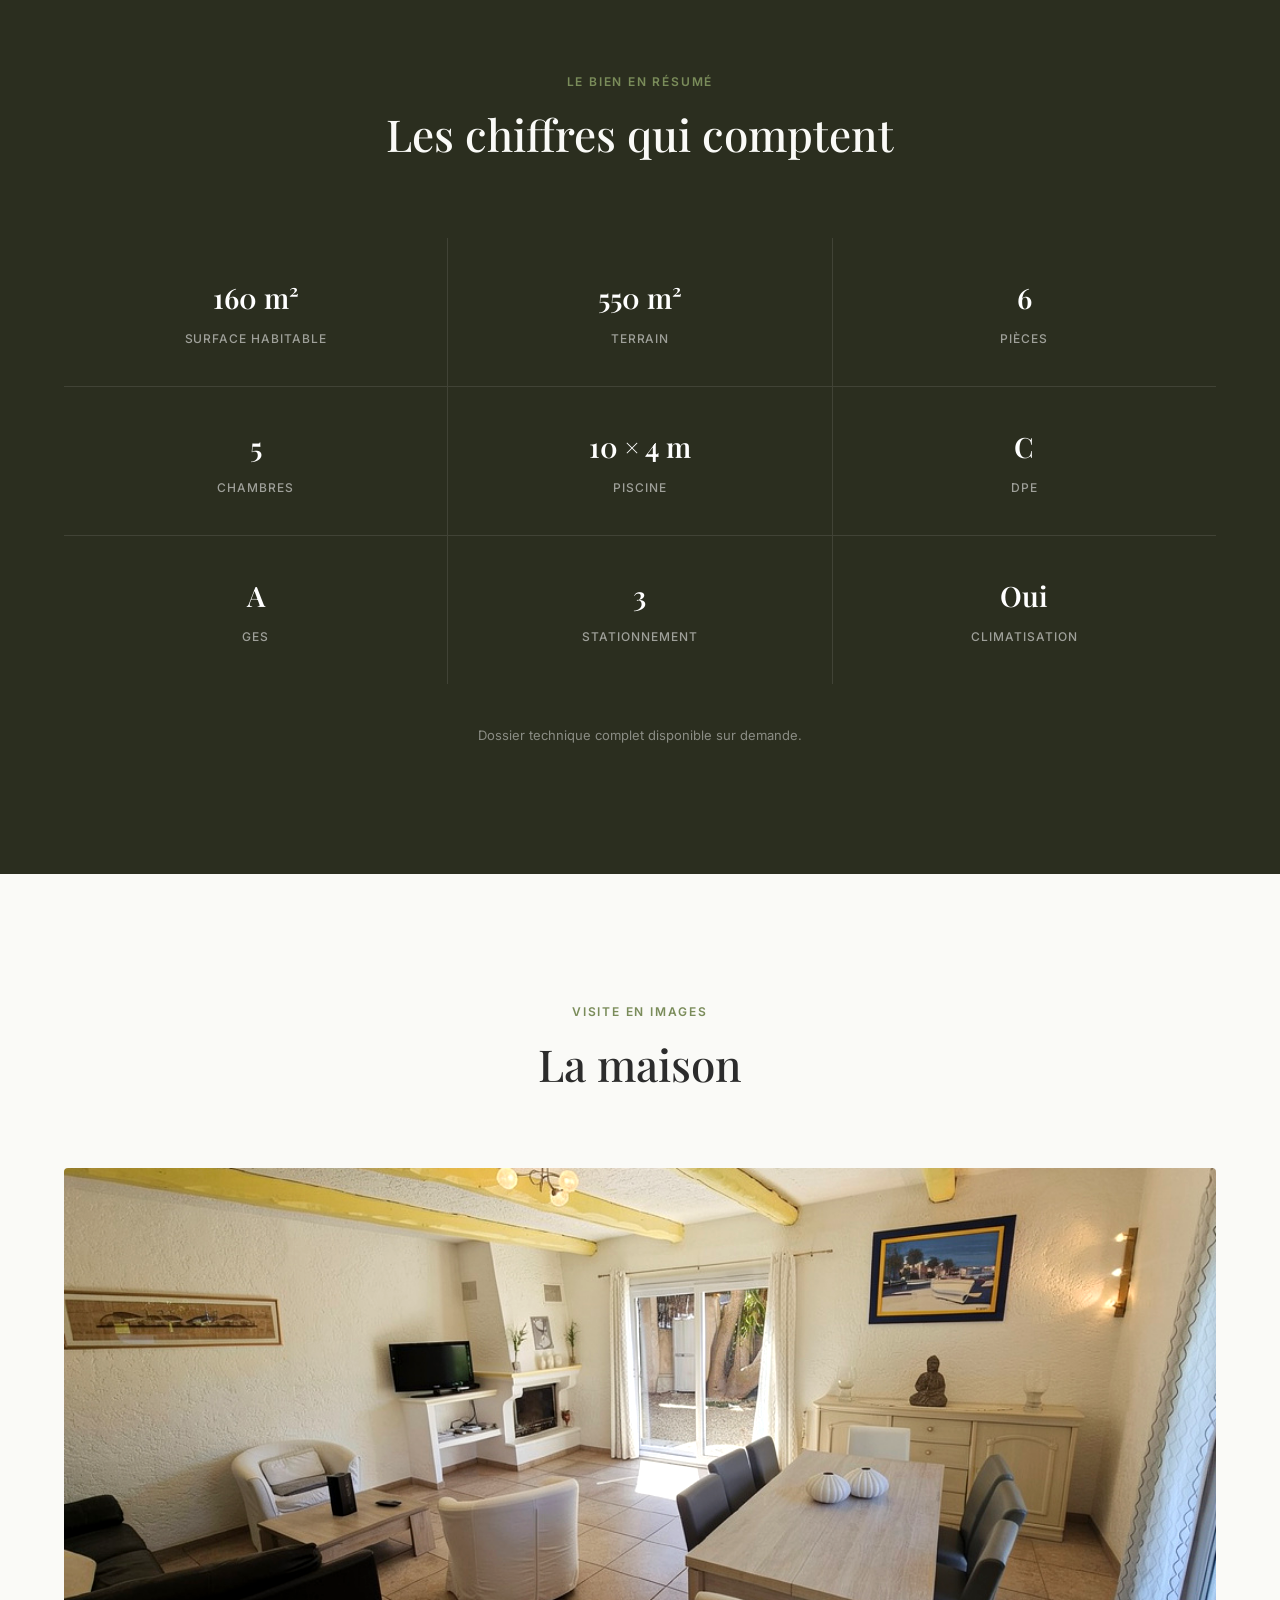
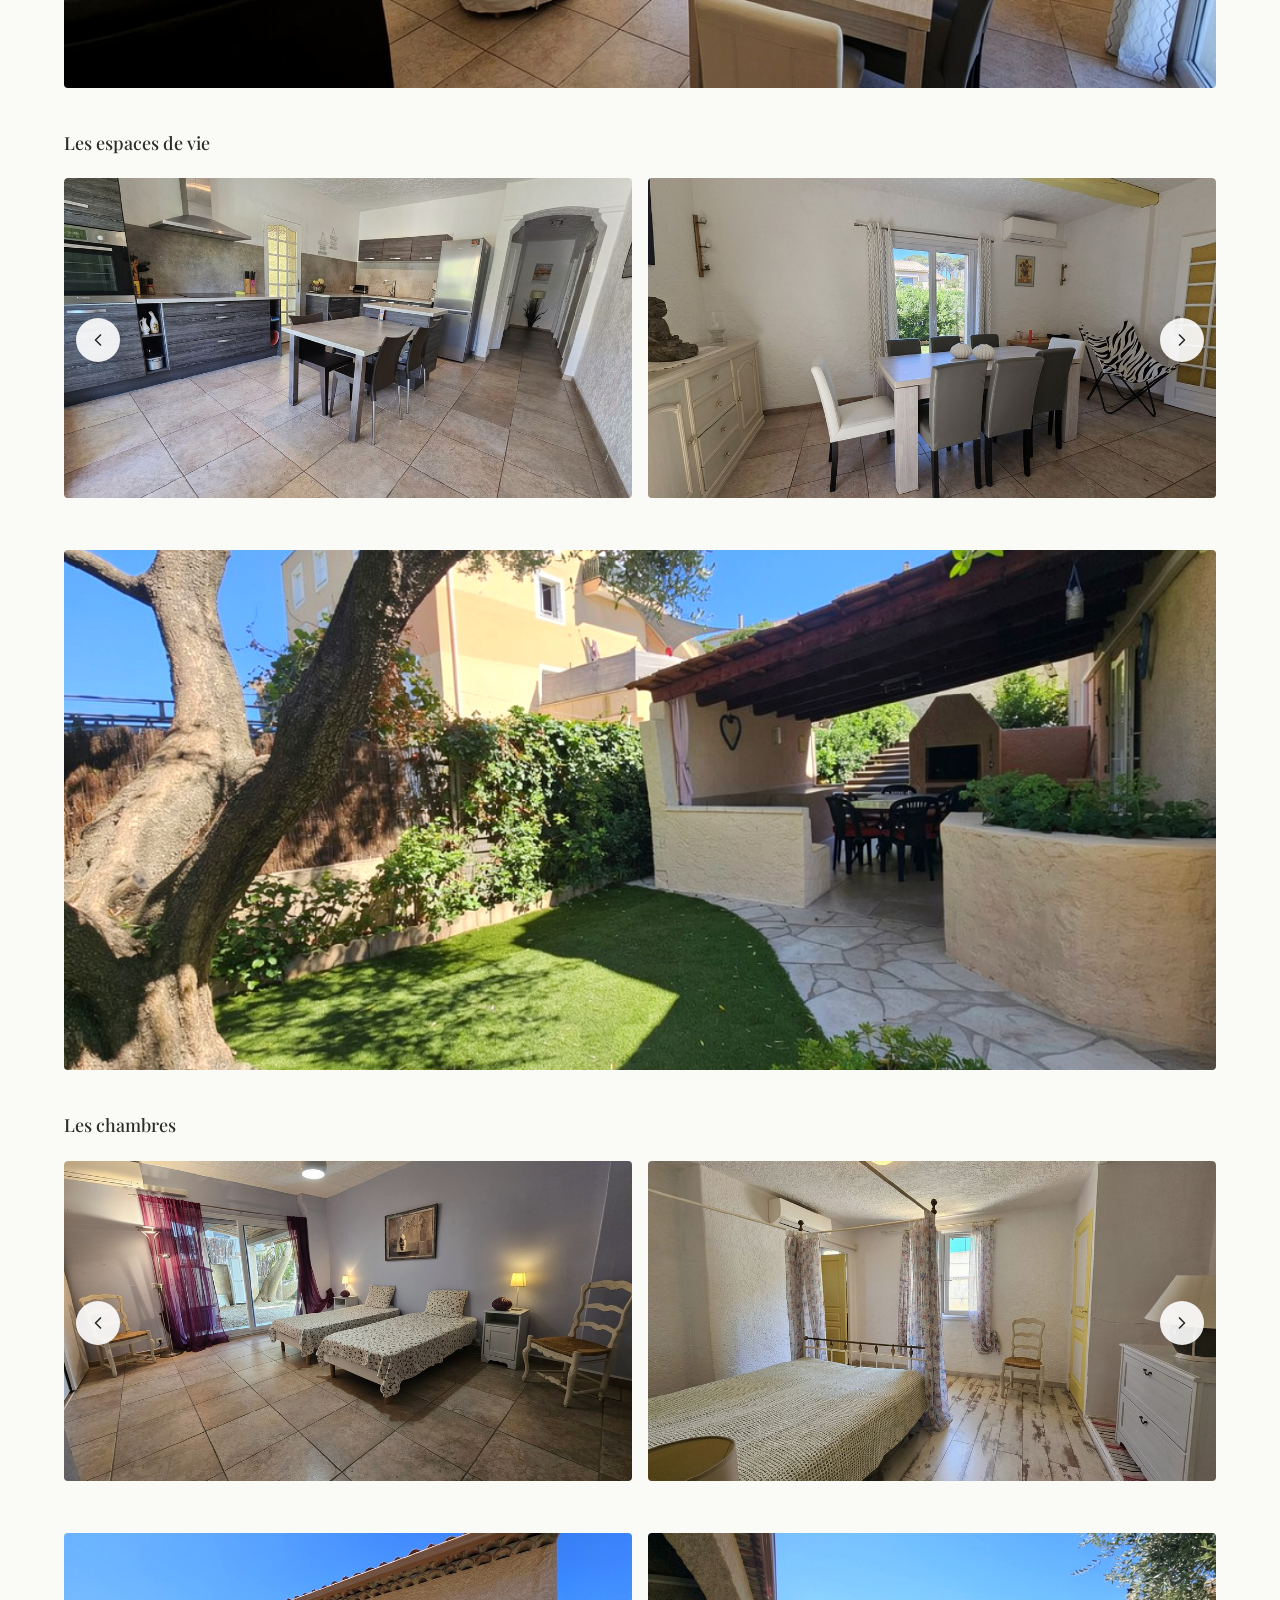
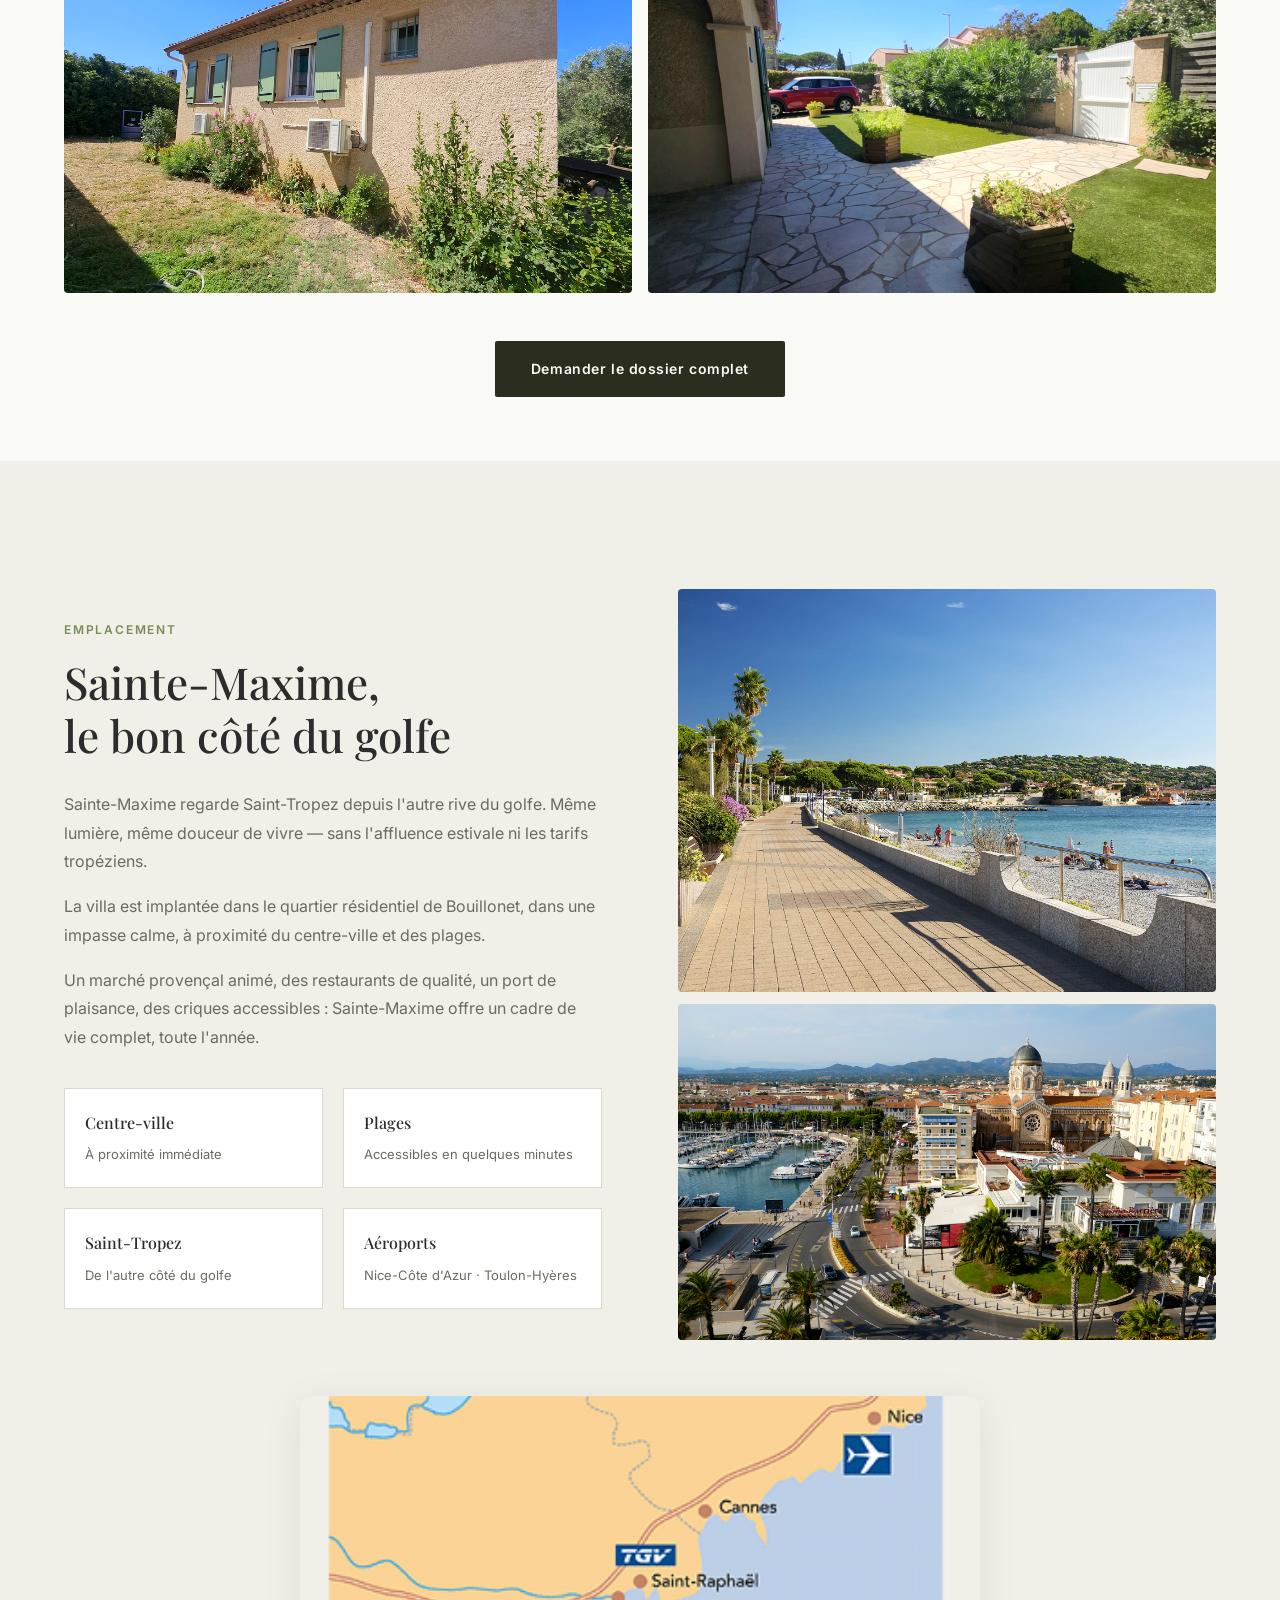
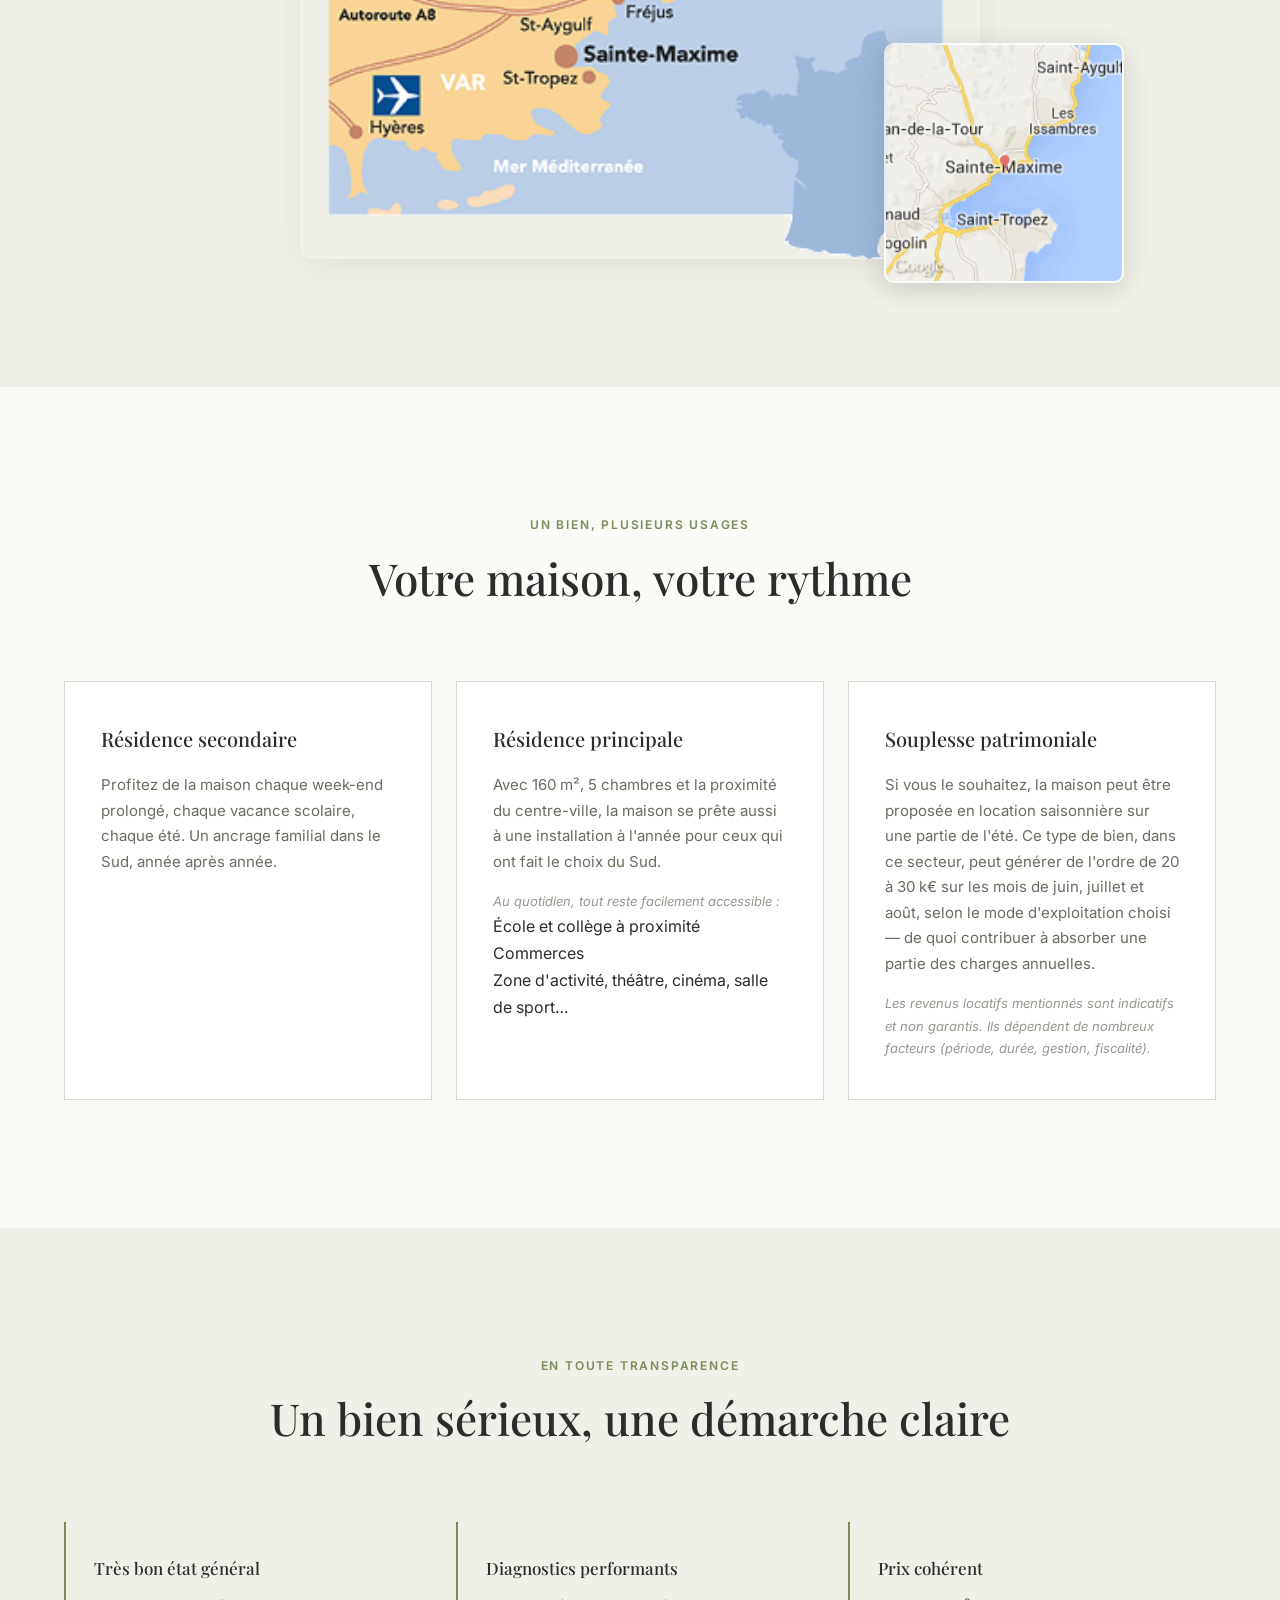
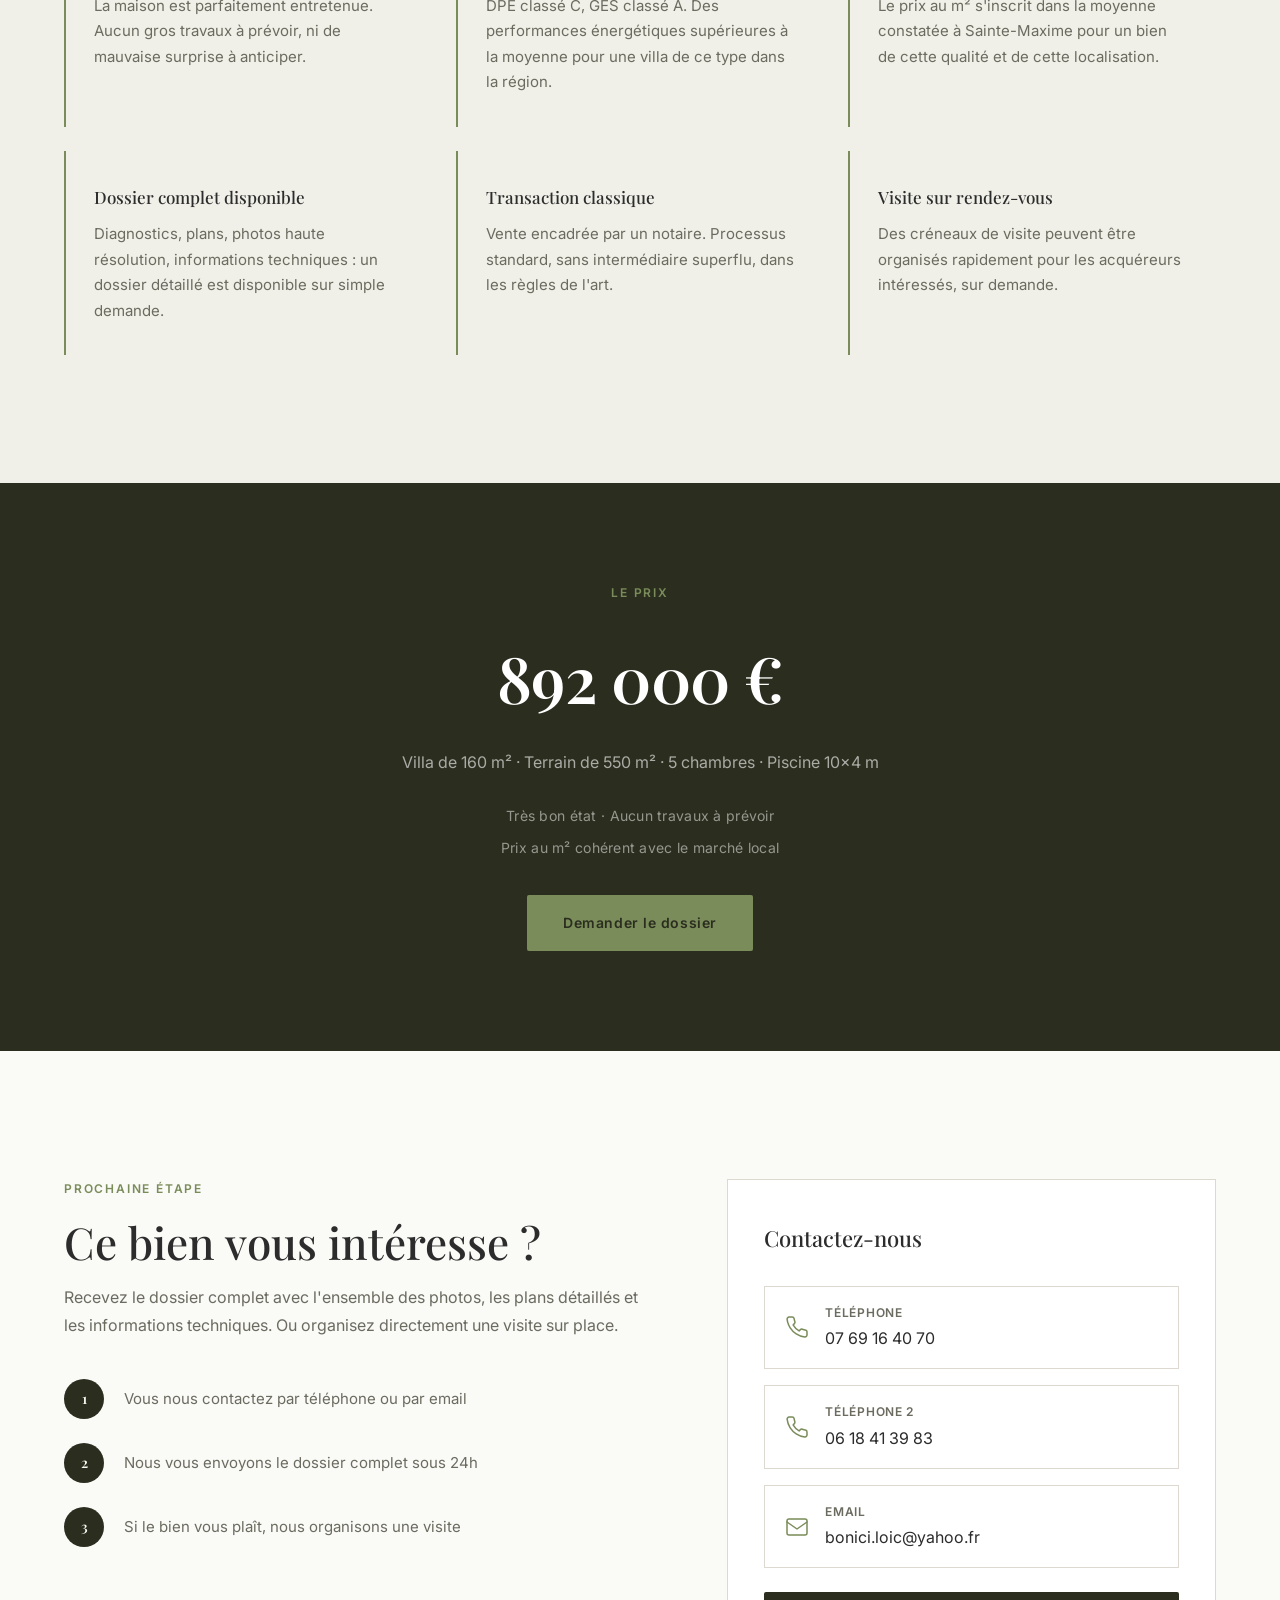
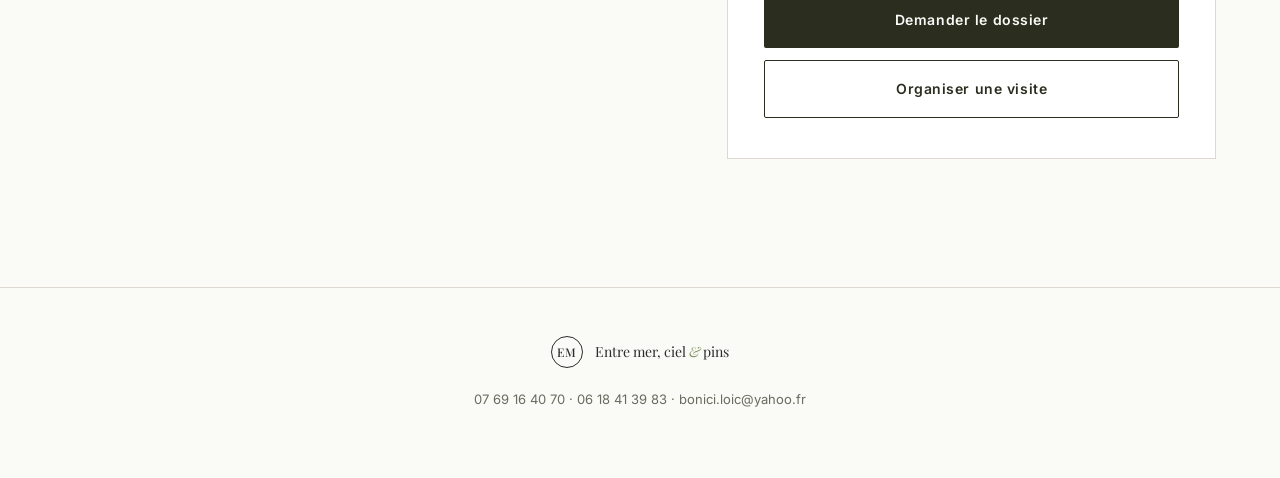
==== commit ac36b5ec: "Update index.html" ====
--- a/index.html
+++ b/index.html
@@ -392,13 +392,18 @@
                     <h3>Résidence secondaire</h3>
                     <p>Profitez de la maison chaque week-end prolongé, chaque vacance scolaire, chaque été. Un ancrage familial dans le Sud, année après année.</p>
                 </div>
-                <div class="flexibility-card">
-                    <h3>Résidence principale</h3>
-                    <p>Avec 160&nbsp;m², 5&nbsp;chambres et la proximité du centre-ville, la maison se prête aussi à une installation à l'année pour ceux qui ont fait le choix du Sud.</p>
-                <br> - École et collège à proximité
-                    - Commerces
-                    - Zone d'activité, théâtre, cinéma, salle de sport...
-                </div>
+             <div class="flexibility-card">
+    <h3>Résidence principale</h3>
+    <p>Avec 160&nbsp;m², 5&nbsp;chambres et la proximité du centre-ville, la maison se prête aussi à une installation à l'année pour ceux qui ont fait le choix du Sud.</p>
+
+    <p class="flexibility-note">Au quotidien, tout reste facilement accessible :</p>
+
+    <ul class="flexibility-list">
+        <li>École et collège à proximité</li>
+        <li>Commerces</li>
+        <li>Zone d'activité, théâtre, cinéma, salle de sport…</li>
+    </ul>
+</div>
                 <div class="flexibility-card">
                     <h3>Souplesse patrimoniale</h3>
                     <p>Si vous le souhaitez, la maison peut être proposée en location saisonnière sur une partie de l'été. Ce type de bien, dans ce secteur, peut générer de l'ordre de 20 à 30&nbsp;k€ sur les mois de juin, juillet et août, selon le mode d'exploitation choisi — de quoi contribuer à absorber une partie des charges annuelles.</p>
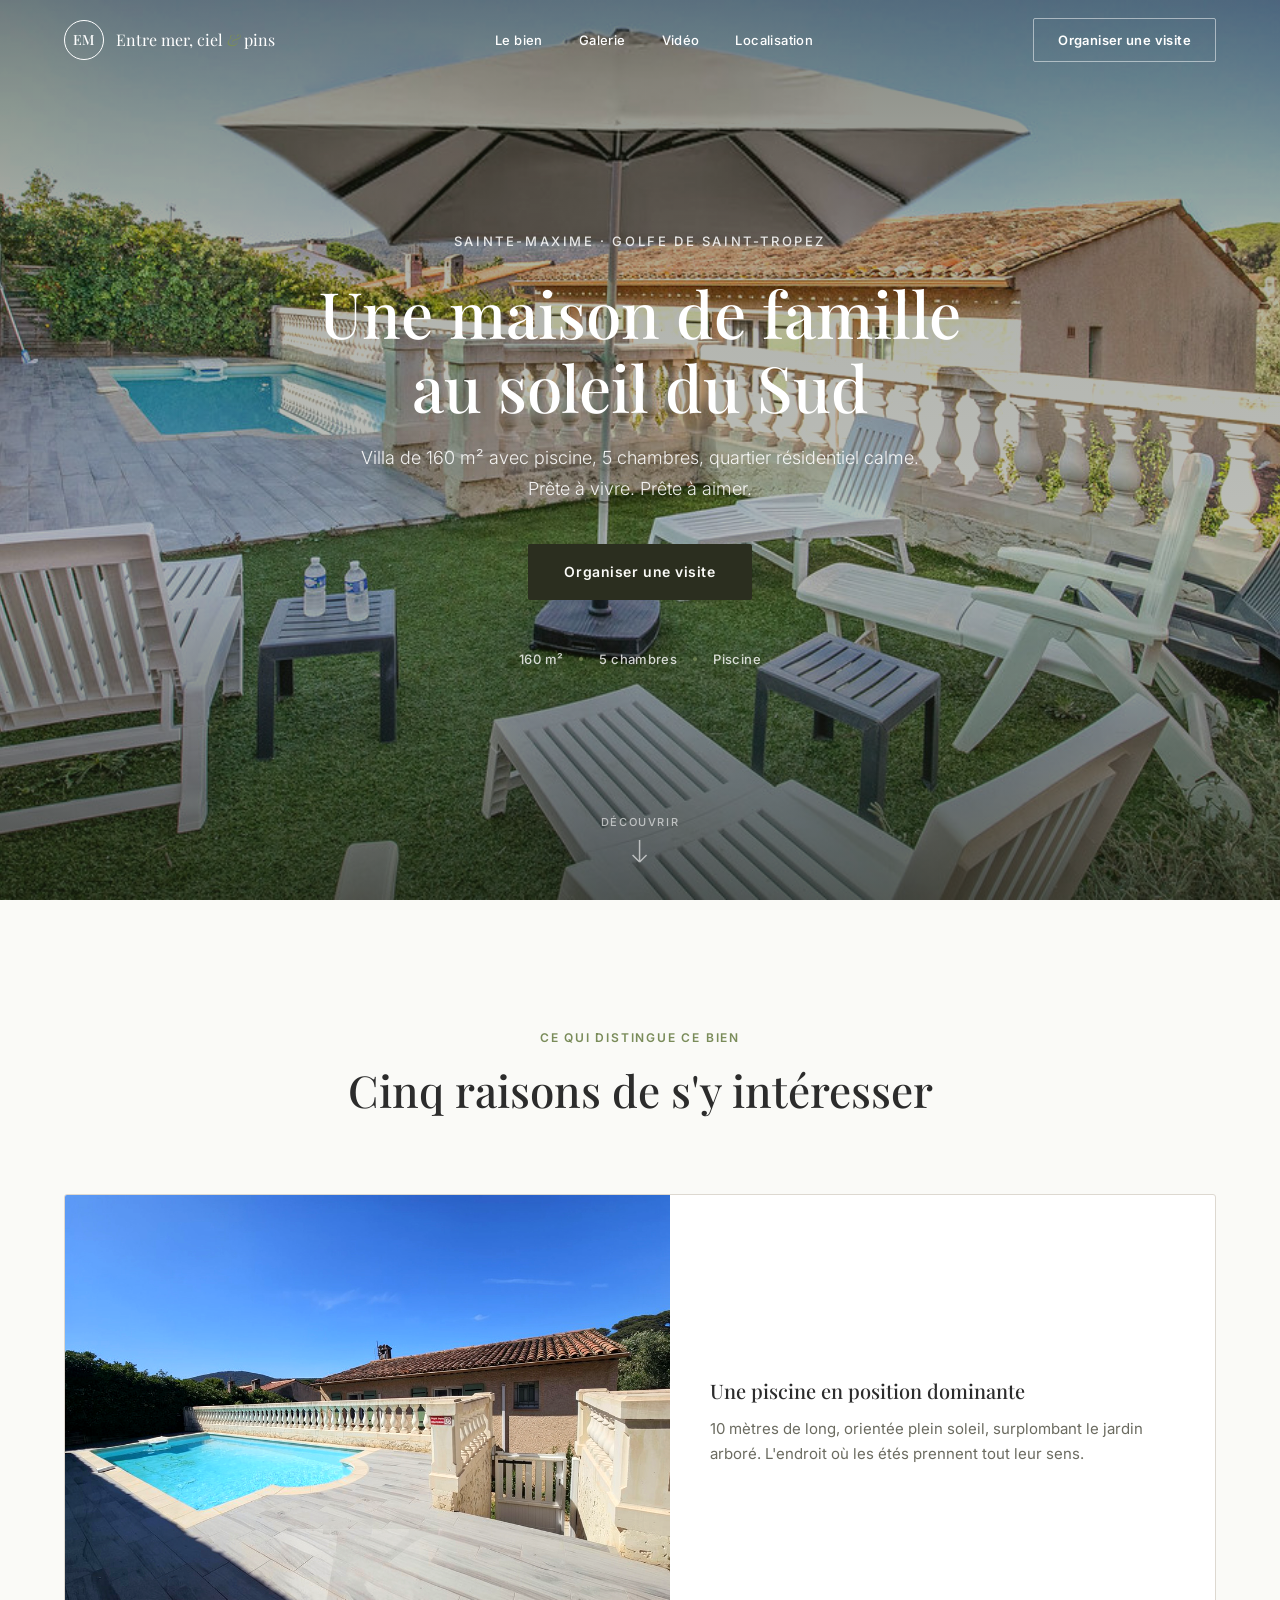
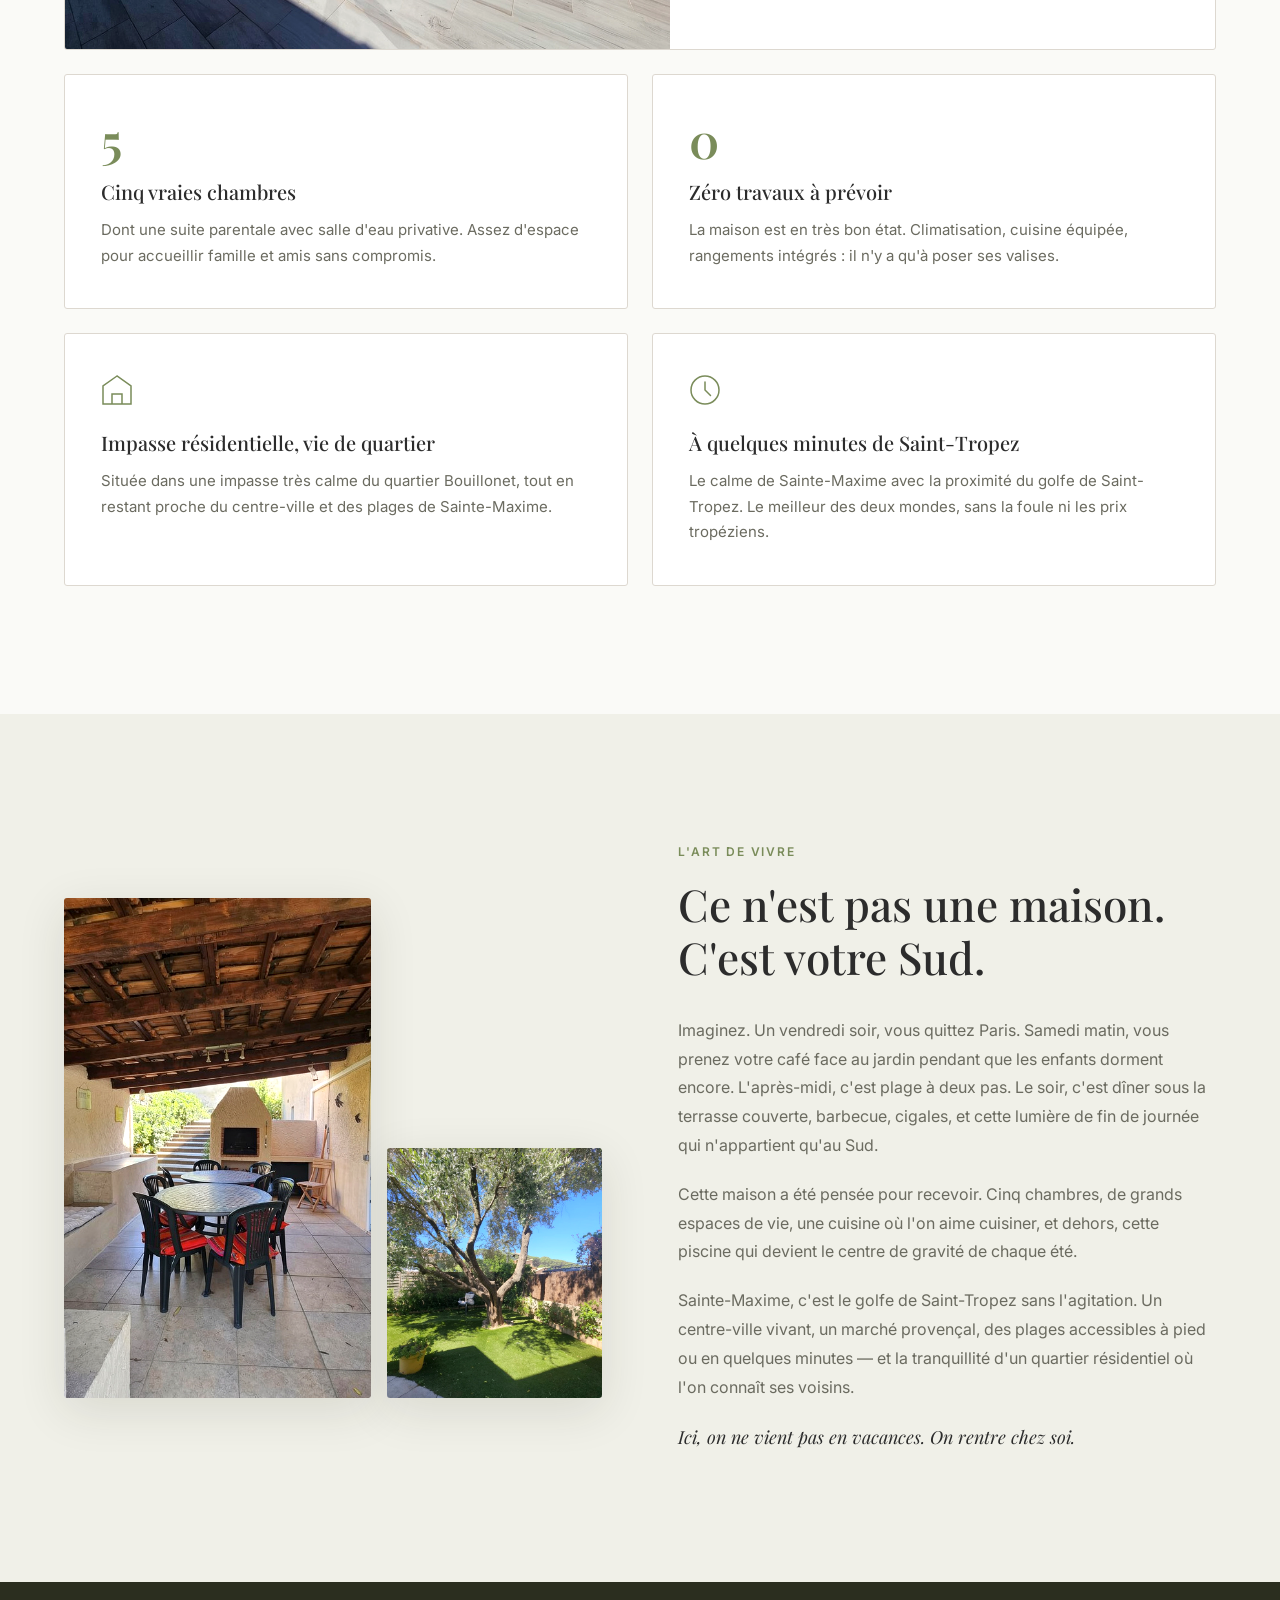
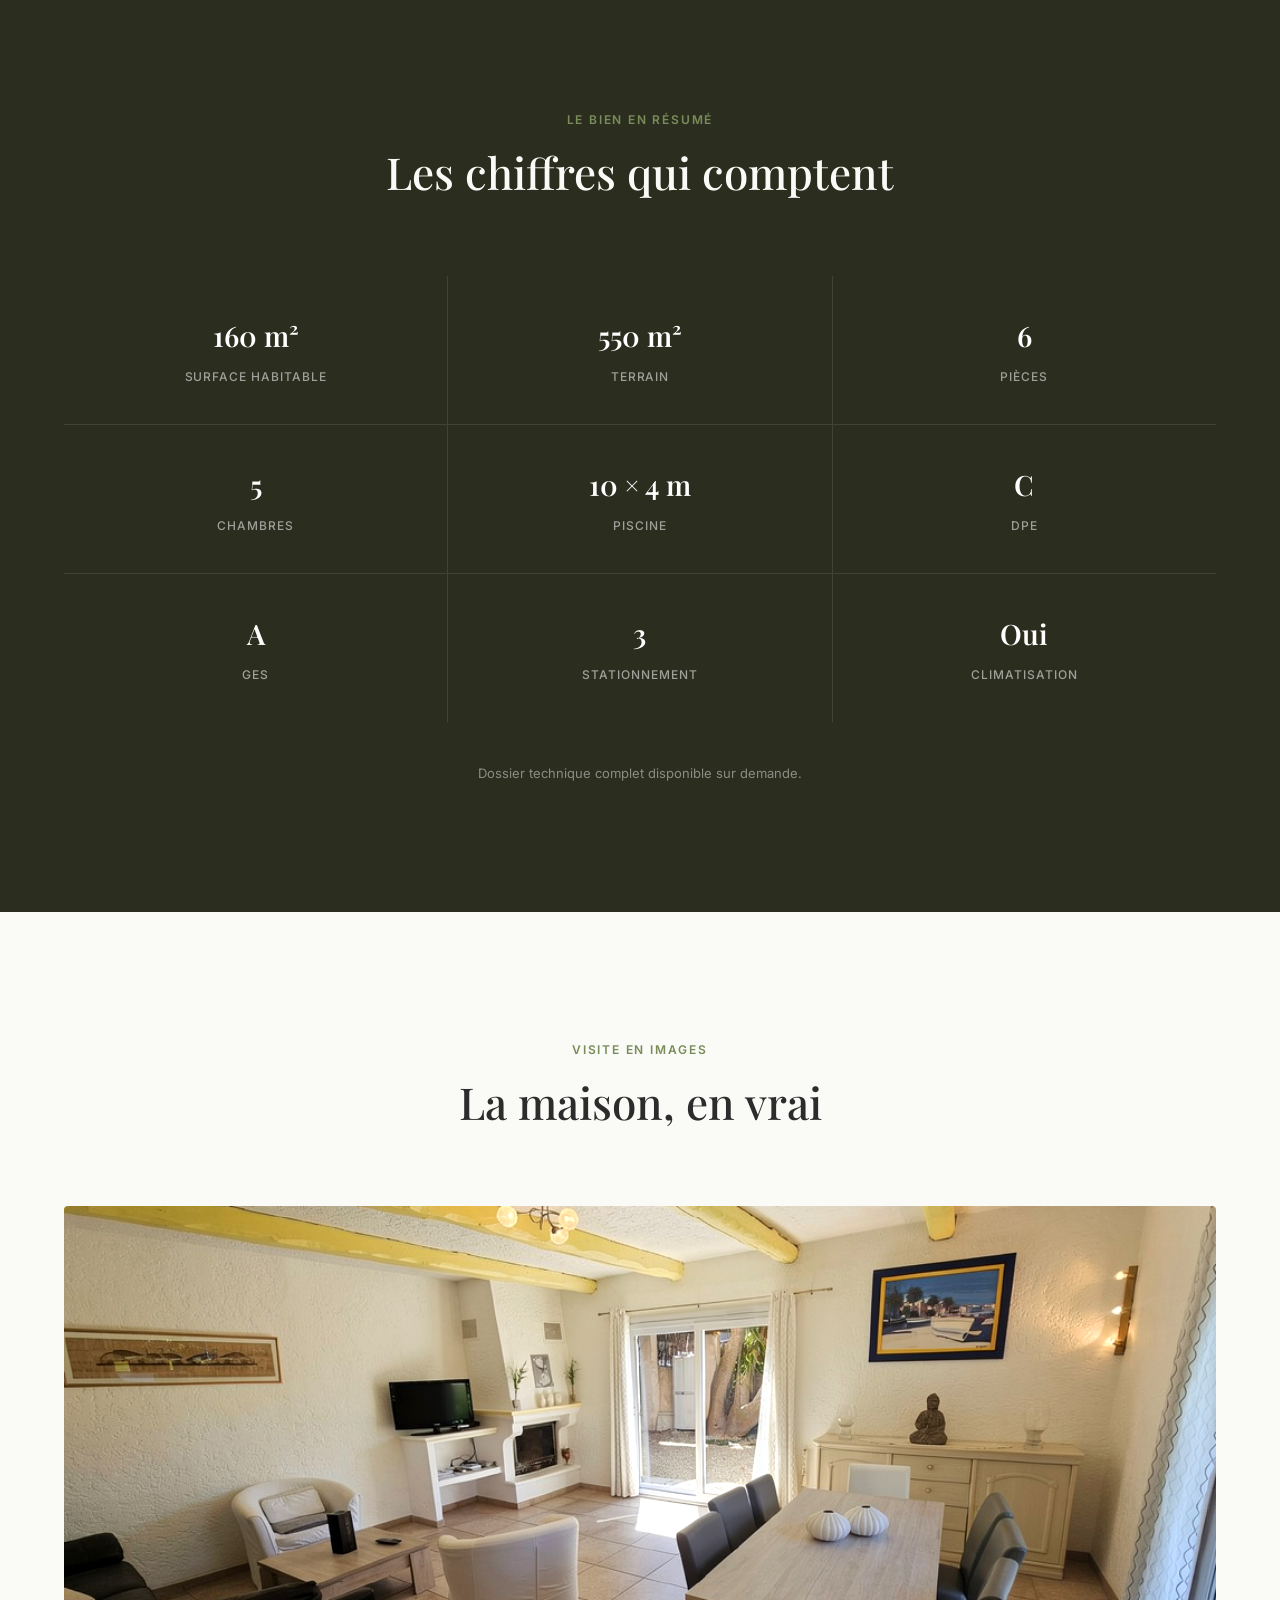
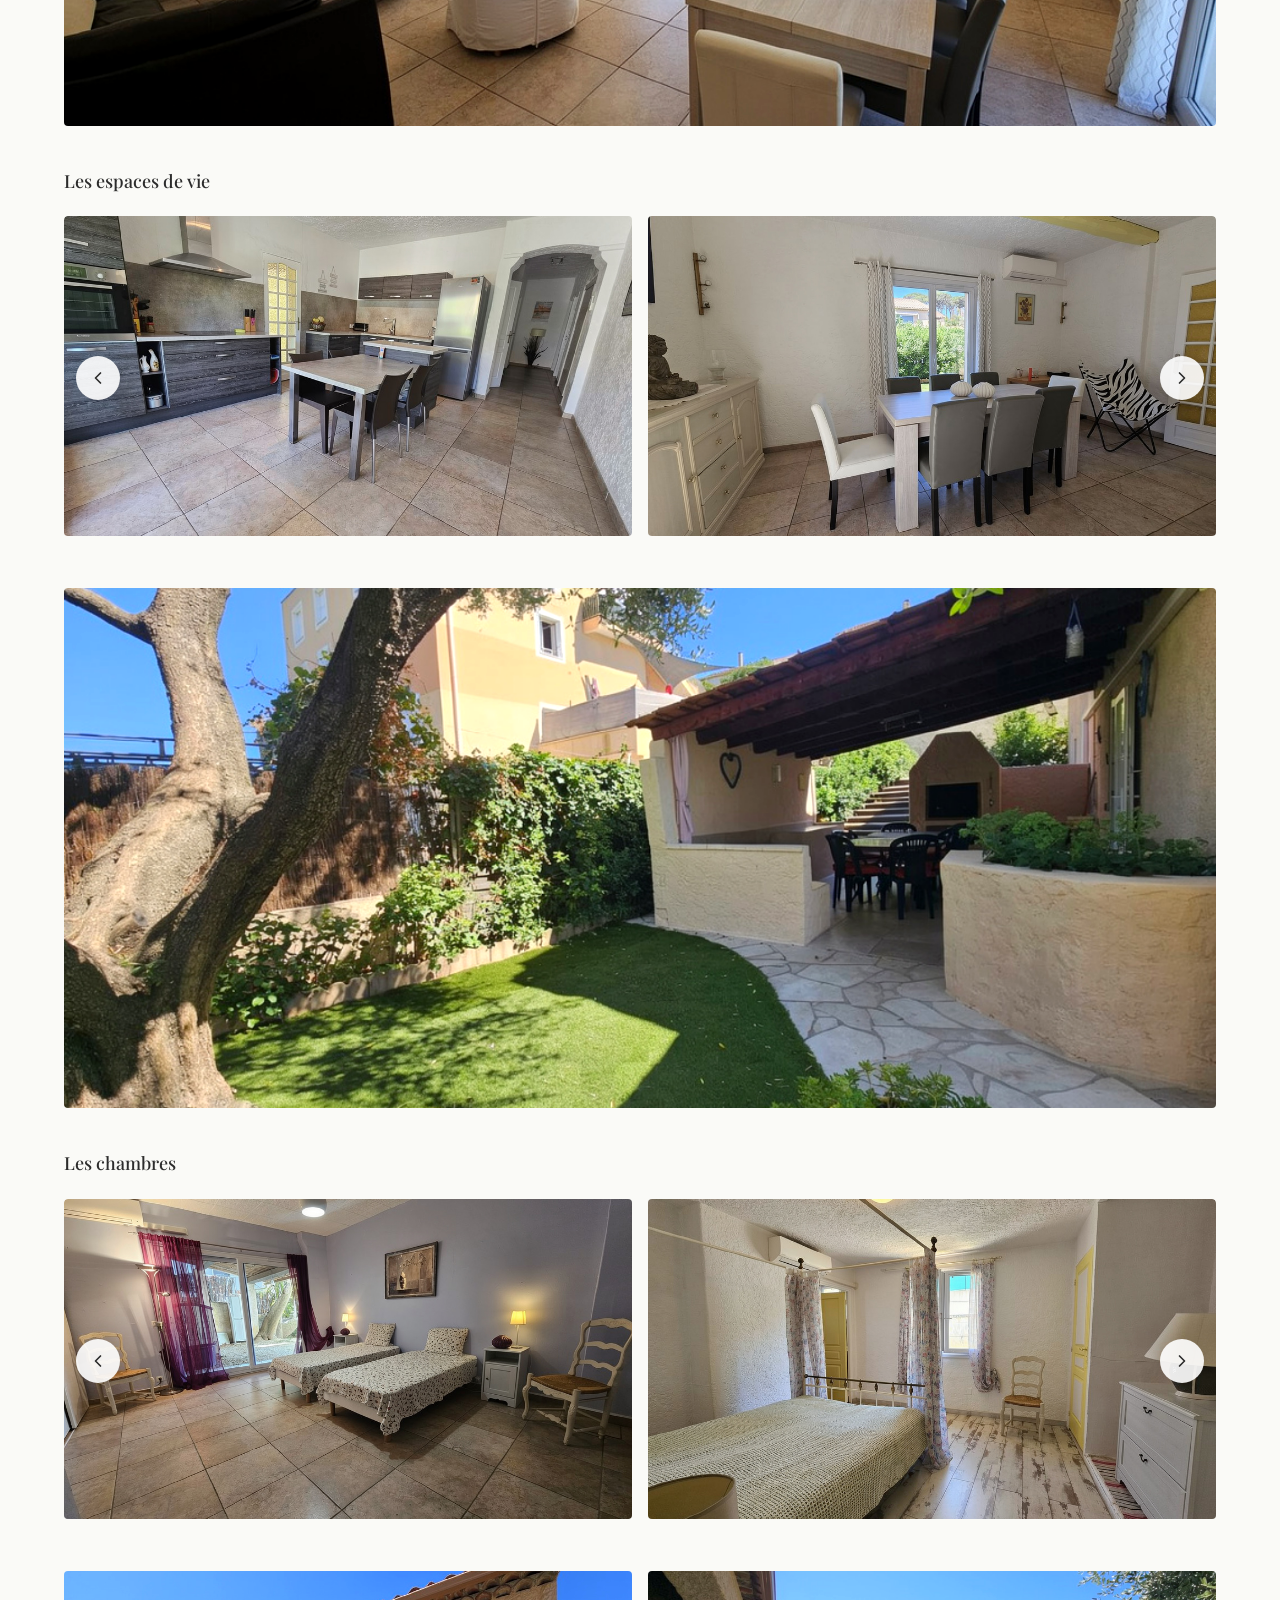
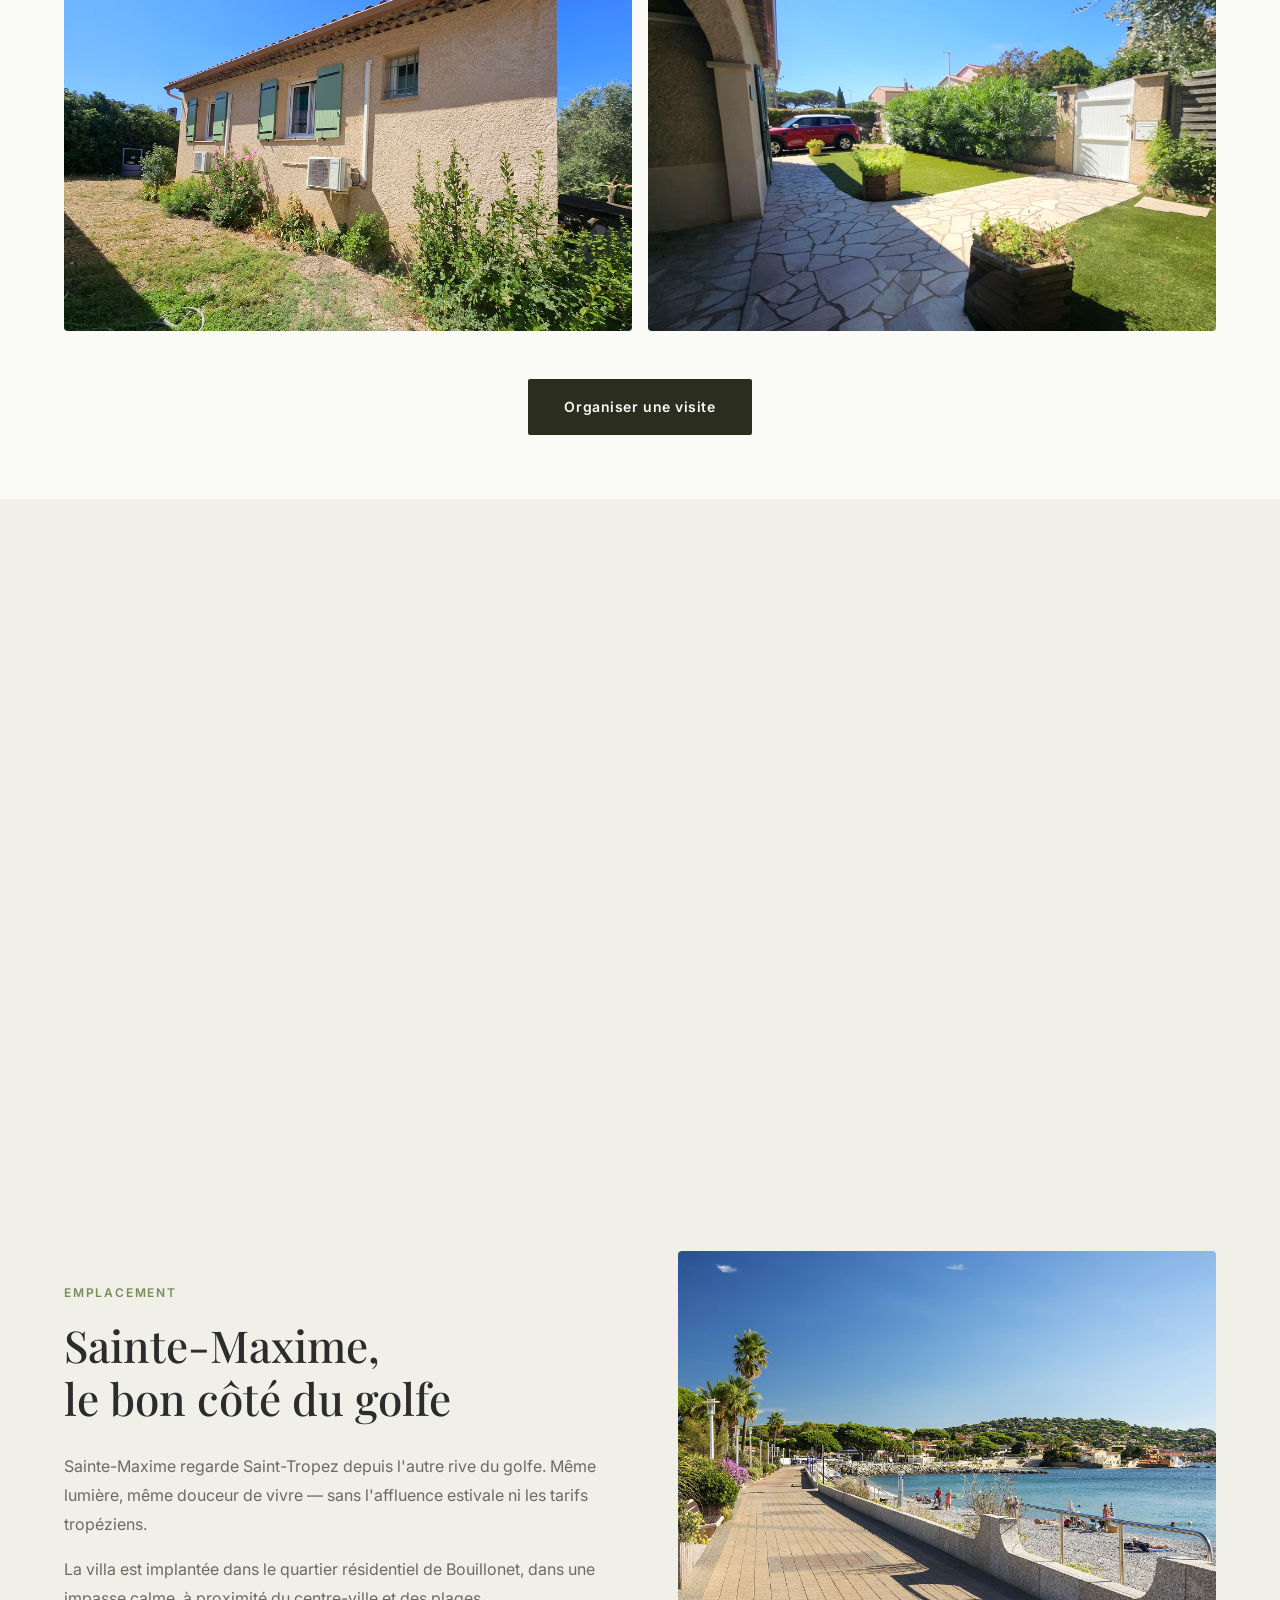
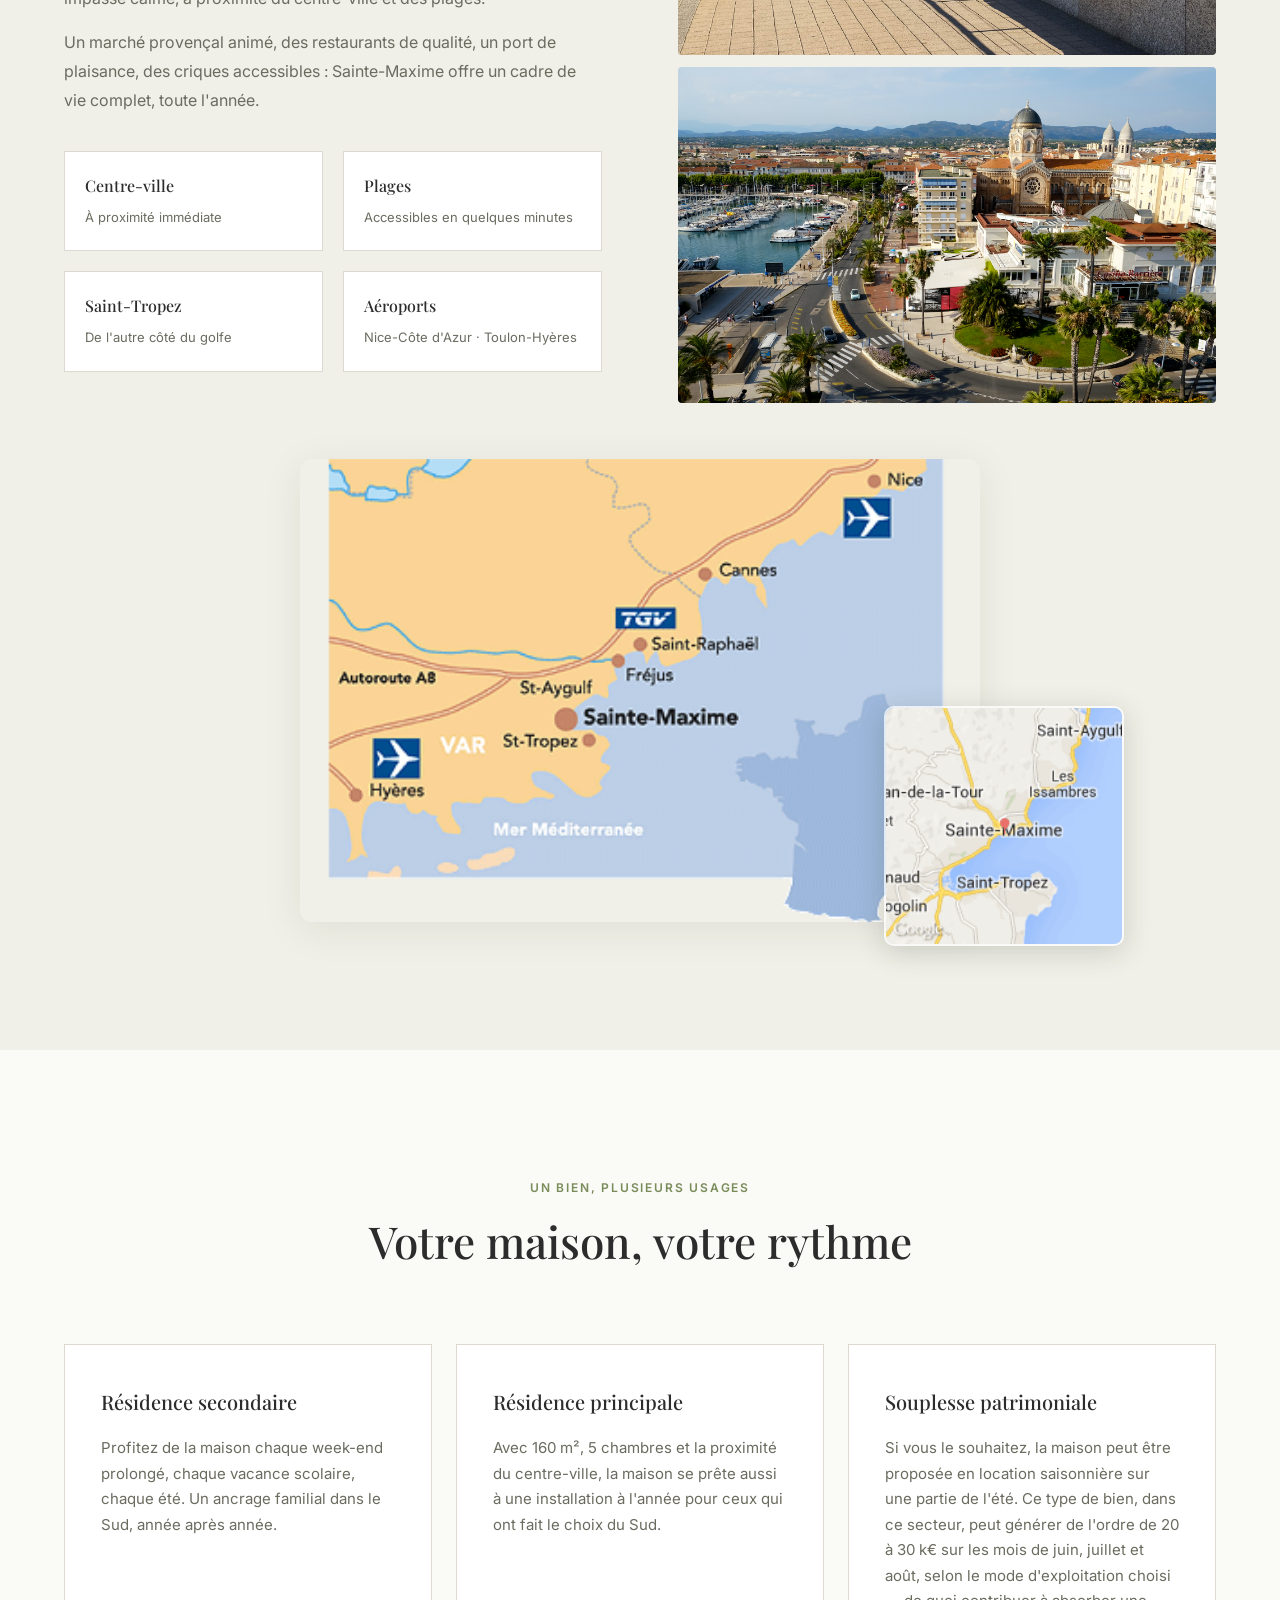
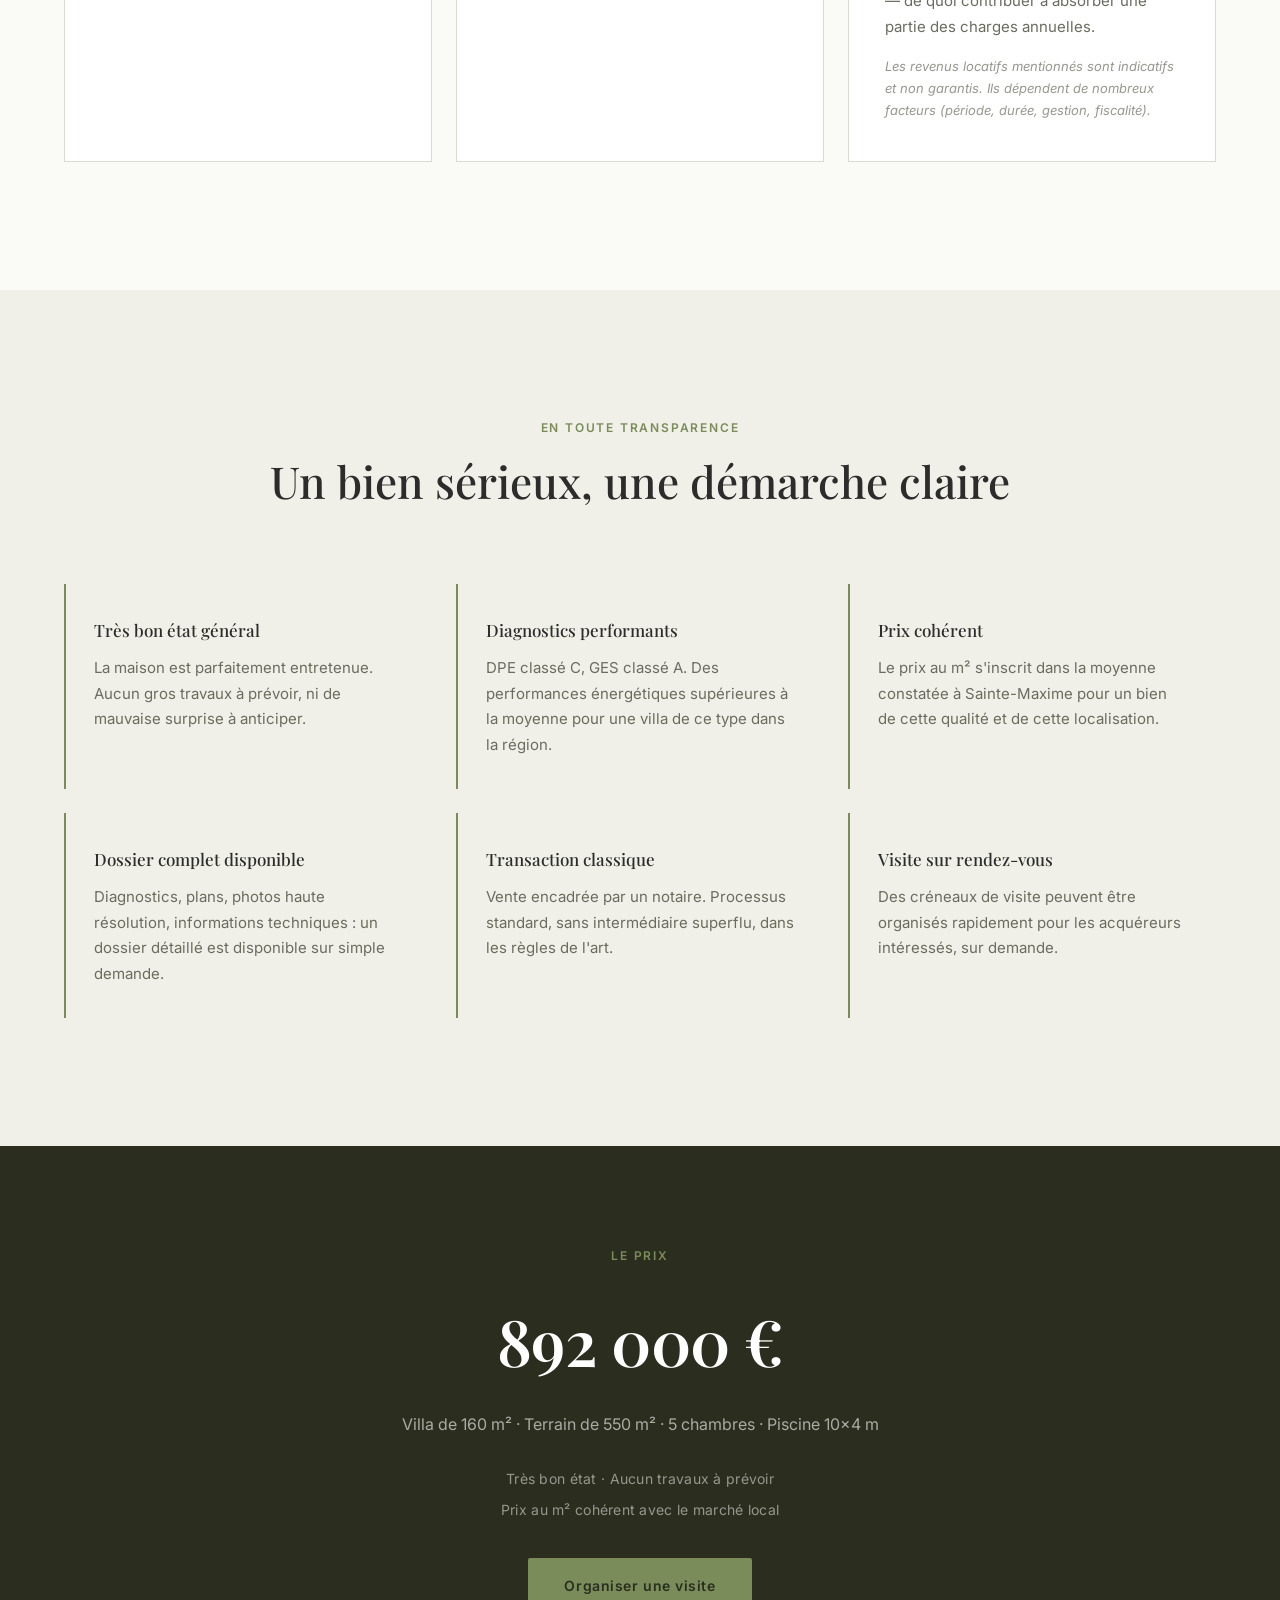
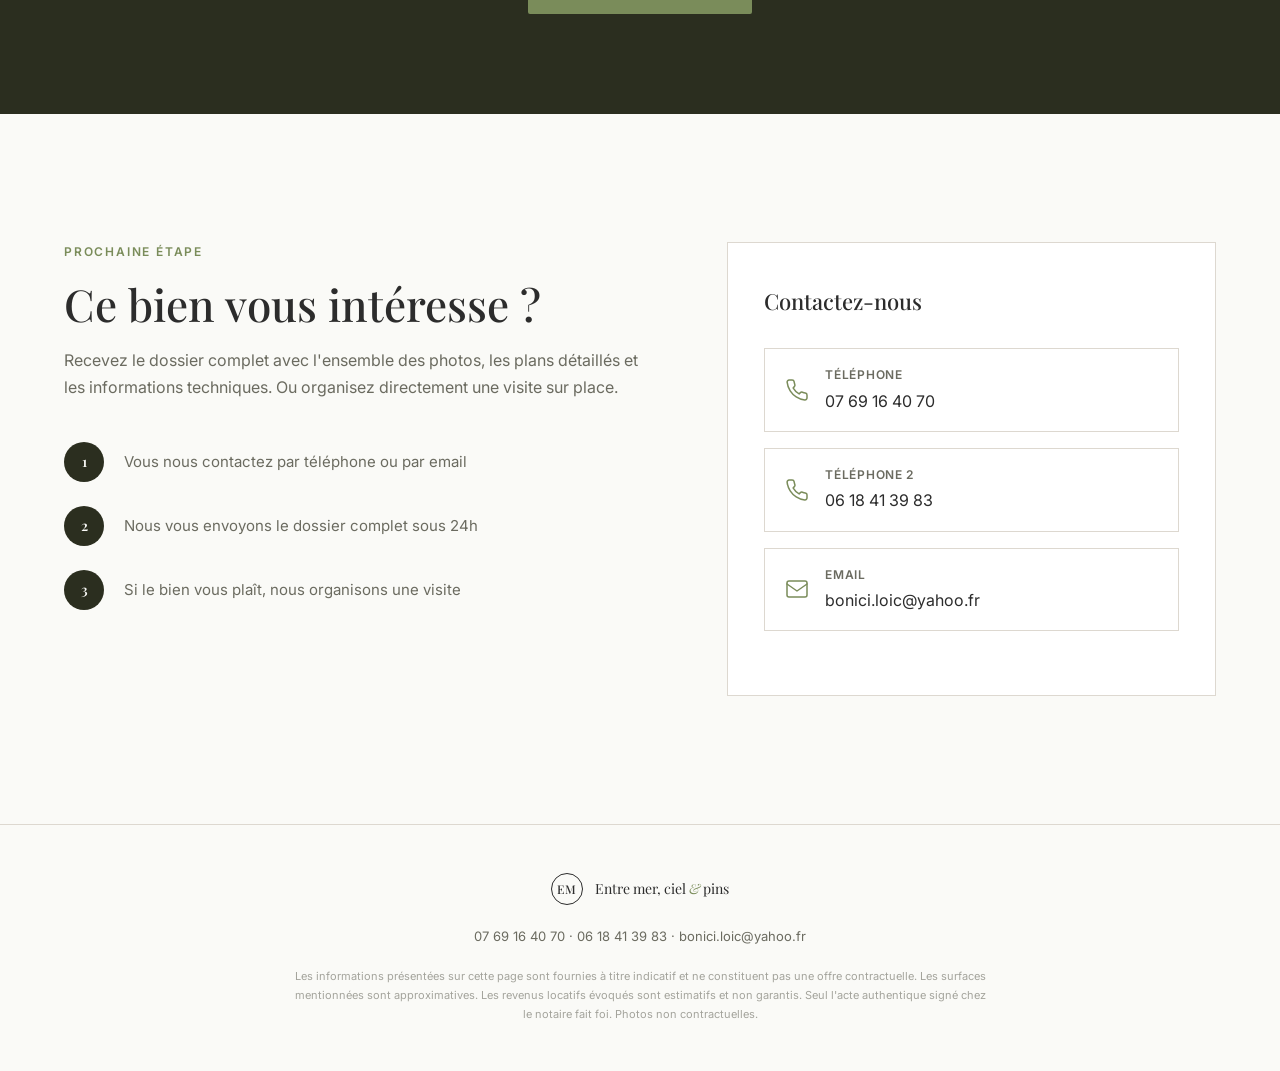
==== commit 7d30475f: "Add files via upload" ====
--- a/index.html
+++ b/index.html
@@ -34,9 +34,10 @@
             <nav class="header-nav" aria-label="Navigation principale">
                 <a href="#bien">Le bien</a>
                 <a href="#galerie">Galerie</a>
+                <a href="#video">Vidéo</a>
                 <a href="#localisation">Localisation</a>
             </nav>
-            <a href="#contact" class="header-cta">Demander le dossier</a>
+            <a href="#contact" class="header-cta" data-cta="header">Organiser une visite</a>
             <button class="menu-toggle" aria-label="Ouvrir le menu" aria-expanded="false">
                 <span></span>
                 <span></span>
@@ -49,8 +50,9 @@
         <nav class="mobile-menu-nav">
             <a href="#bien">Le bien</a>
             <a href="#galerie">Galerie</a>
+            <a href="#video">Vidéo</a>
             <a href="#localisation">Localisation</a>
-            <a href="#contact" class="mobile-menu-cta">Demander le dossier</a>
+            <a href="#contact" class="mobile-menu-cta" data-cta="menu-mobile">Organiser une visite</a>
         </nav>
     </div>
 
@@ -68,8 +70,7 @@
             <h1 class="hero-title">Une maison de famille<br>au soleil du Sud</h1>
             <p class="hero-subtitle">Villa de 160&nbsp;m² avec piscine, 5&nbsp;chambres, quartier résidentiel calme.<br> Prête à vivre. Prête à aimer.</p>
             <div class="hero-actions">
-                <a href="#contact" class="btn btn-primary">Demander le dossier</a>
-                <a href="#contact" class="btn btn-secondary">Organiser une visite</a>
+                <a href="#contact" class="btn btn-primary" data-cta="hero">Organiser une visite</a>
             </div>
             <div class="hero-reassurance">
                 <span>160&nbsp;m²</span>
@@ -122,7 +123,7 @@
                 <article class="distinction-item">
                     <svg class="distinction-icon" width="32" height="32" viewBox="0 0 32 32" fill="none"><path d="M16 2L2 12v18h28V12L16 2z" stroke="currentColor" stroke-width="1.5"/><path d="M11 30V20h10v10" stroke="currentColor" stroke-width="1.5"/></svg>
                     <h3>Impasse résidentielle, vie de quartier</h3>
-                    <p>Située dans une impasse très calme du quartier Bouillonnet, tout en restant proche du centre-ville et des plages de Sainte-Maxime.</p>
+                    <p>Située dans une impasse très calme du quartier Bouillonet, tout en restant proche du centre-ville et des plages de Sainte-Maxime.</p>
                 </article>
 
                 <article class="distinction-item">
@@ -151,12 +152,12 @@
                 </div>
                 <div class="lifestyle-content">
                     <p class="section-overline">L'art de vivre</p>
-                    <h2 class="section-title"><br>C'est votre Sud.</h2>
+                    <h2 class="section-title">Ce n'est pas une maison.<br>C'est votre Sud.</h2>
                     <div class="lifestyle-text">
                         <p>Imaginez. Un vendredi soir, vous quittez Paris. Samedi matin, vous prenez votre café face au jardin pendant que les enfants dorment encore. L'après-midi, c'est plage à deux pas. Le soir, c'est dîner sous la terrasse couverte, barbecue, cigales, et cette lumière de fin de journée qui n'appartient qu'au Sud.</p>
                         <p>Cette maison a été pensée pour recevoir. Cinq chambres, de grands espaces de vie, une cuisine où l'on aime cuisiner, et dehors, cette piscine qui devient le centre de gravité de chaque été.</p>
-                        <p>Sainte-Maxime, c'est le golfe de Saint-Tropez sans l'agitation. Un centre-ville vivant, un marché provençal, des plages accessibles à pied ou en quelques minutes, et la tranquillité d'un quartier résidentiel.</p>
-                       
+                        <p>Sainte-Maxime, c'est le golfe de Saint-Tropez sans l'agitation. Un centre-ville vivant, un marché provençal, des plages accessibles à pied ou en quelques minutes — et la tranquillité d'un quartier résidentiel où l'on connaît ses voisins.</p>
+                        <p>Ici, on ne vient pas en vacances. On rentre chez soi.</p>
                     </div>
                 </div>
             </div>
@@ -225,7 +226,7 @@
         <div class="container">
             <div class="section-header">
                 <p class="section-overline">Visite en images</p>
-                <h2 class="section-title">La maison</h2>
+                <h2 class="section-title">La maison, en vrai</h2>
             </div>
         </div>
 
@@ -316,13 +317,38 @@
 
         <div class="container">
             <div class="gallery-cta">
-                <a href="#contact" class="btn btn-primary">Demander le dossier complet</a>
-            </div>
-        </div>
-    </section>
-
-
-    <!-- Sections vidéo et plans : à réactiver quand les fichiers seront disponibles -->
+                <a href="#contact" class="btn btn-primary" data-cta="galerie">Organiser une visite</a>
+            </div>
+        </div>
+    </section>
+
+
+    <!-- ============================================
+         SECTION — VIDÉO
+    ============================================= -->
+    <section class="section section-video" id="video">
+        <div class="container">
+            <div class="section-header reveal">
+                <p class="section-overline">Visite immersive</p>
+                <h2 class="section-title">Parcourez la maison<br> comme si vous y étiez</h2>
+            </div>
+            <div class="video-embed reveal">
+                <div class="video-embed-wrapper">
+                    <iframe
+                        src="https://www.youtube.com/embed/qlVNaEEq-AA?rel=0&modestbranding=1&color=white"
+                        title="Visite de la villa à Sainte-Maxime"
+                        frameborder="0"
+                        allow="accelerometer; autoplay; clipboard-write; encrypted-media; gyroscope; picture-in-picture"
+                        allowfullscreen
+                        loading="lazy">
+                    </iframe>
+                </div>
+                <div class="video-cta">
+                    <a href="#contact" class="btn btn-primary" data-cta="video">Organiser une visite</a>
+                </div>
+            </div>
+        </div>
+    </section>
 
 
     <!-- ============================================
@@ -333,7 +359,7 @@
             <div class="location-grid">
                 <div class="location-content">
                     <p class="section-overline">Emplacement</p>
-                    <h2 class="section-title">Sainte-Maxime,<br>le bon côté du golfe</h2>
+                    <h2 class="section-title">Sainte-Maxime,<br> le bon côté du golfe</h2>
                     <div class="location-text">
                         <p>Sainte-Maxime regarde Saint-Tropez depuis l'autre rive du golfe. Même lumière, même douceur de vivre — sans l'affluence estivale ni les tarifs tropéziens.</p>
                         <p>La villa est implantée dans le quartier résidentiel de Bouillonet, dans une impasse calme, à proximité du centre-ville et des plages.</p>
@@ -392,18 +418,10 @@
                     <h3>Résidence secondaire</h3>
                     <p>Profitez de la maison chaque week-end prolongé, chaque vacance scolaire, chaque été. Un ancrage familial dans le Sud, année après année.</p>
                 </div>
-             <div class="flexibility-card">
-    <h3>Résidence principale</h3>
-    <p>Avec 160&nbsp;m², 5&nbsp;chambres et la proximité du centre-ville, la maison se prête aussi à une installation à l'année pour ceux qui ont fait le choix du Sud.</p>
-
-    <p class="flexibility-note">Au quotidien, tout reste facilement accessible :</p>
-
-    <ul class="flexibility-list">
-        <li>École et collège à proximité</li>
-        <li>Commerces</li>
-        <li>Zone d'activité, théâtre, cinéma, salle de sport…</li>
-    </ul>
-</div>
+                <div class="flexibility-card">
+                    <h3>Résidence principale</h3>
+                    <p>Avec 160&nbsp;m², 5&nbsp;chambres et la proximité du centre-ville, la maison se prête aussi à une installation à l'année pour ceux qui ont fait le choix du Sud.</p>
+                </div>
                 <div class="flexibility-card">
                     <h3>Souplesse patrimoniale</h3>
                     <p>Si vous le souhaitez, la maison peut être proposée en location saisonnière sur une partie de l'été. Ce type de bien, dans ce secteur, peut générer de l'ordre de 20 à 30&nbsp;k€ sur les mois de juin, juillet et août, selon le mode d'exploitation choisi — de quoi contribuer à absorber une partie des charges annuelles.</p>
@@ -467,7 +485,7 @@
                     <span>Très bon état &middot; Aucun travaux à prévoir</span>
                     <span>Prix au m² cohérent avec le marché local</span>
                 </div>
-                <a href="#contact" class="btn btn-primary">Demander le dossier</a>
+                <a href="#contact" class="btn btn-primary" data-cta="prix">Organiser une visite</a>
             </div>
         </div>
     </section>
@@ -525,10 +543,6 @@
                             </div>
                         </a>
                     </div>
-                    <div class="contact-actions">
-                        <a href="mailto:bonici.loic@yahoo.fr?subject=Demande de dossier — Villa Sainte-Maxime" class="btn btn-primary btn-full">Demander le dossier</a>
-                        <a href="mailto:bonici.loic@yahoo.fr?subject=Demande de visite — Villa Sainte-Maxime" class="btn btn-outline btn-full">Organiser une visite</a>
-                    </div>
                 </div>
             </div>
         </div>
@@ -549,6 +563,7 @@
                     <p><a href="tel:+33769164070">07 69 16 40 70</a> &middot; <a href="tel:+33618413983">06 18 41 39 83</a> &middot; <a href="mailto:bonici.loic@yahoo.fr">bonici.loic@yahoo.fr</a></p>
                 </div>
                 <div class="footer-legal">
+                    <p>Les informations présentées sur cette page sont fournies à titre indicatif et ne constituent pas une offre contractuelle. Les surfaces mentionnées sont approximatives. Les revenus locatifs évoqués sont estimatifs et non garantis. Seul l'acte authentique signé chez le notaire fait foi. Photos non contractuelles.</p>
                 </div>
             </div>
         </div>
@@ -574,4 +589,4 @@
 
     <script src="script.js"></script>
 </body>
-</html>
+</html>
